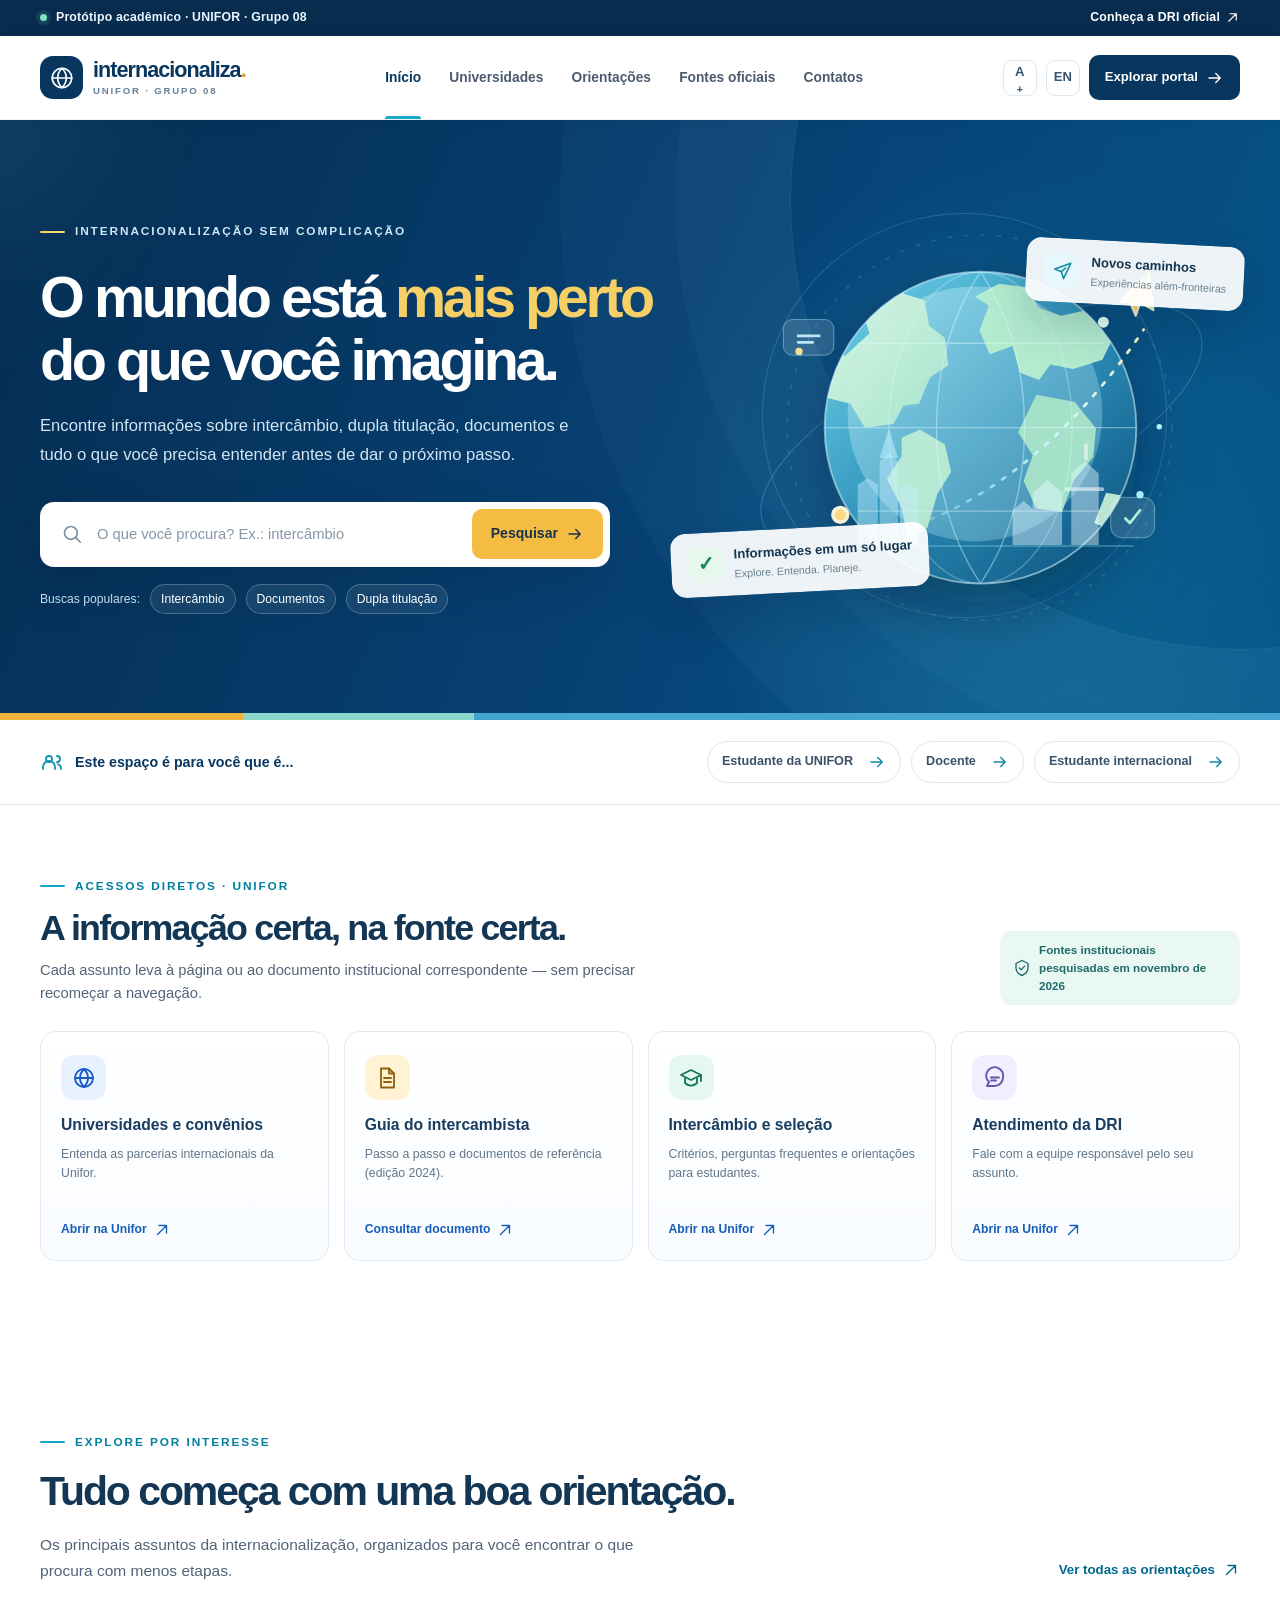
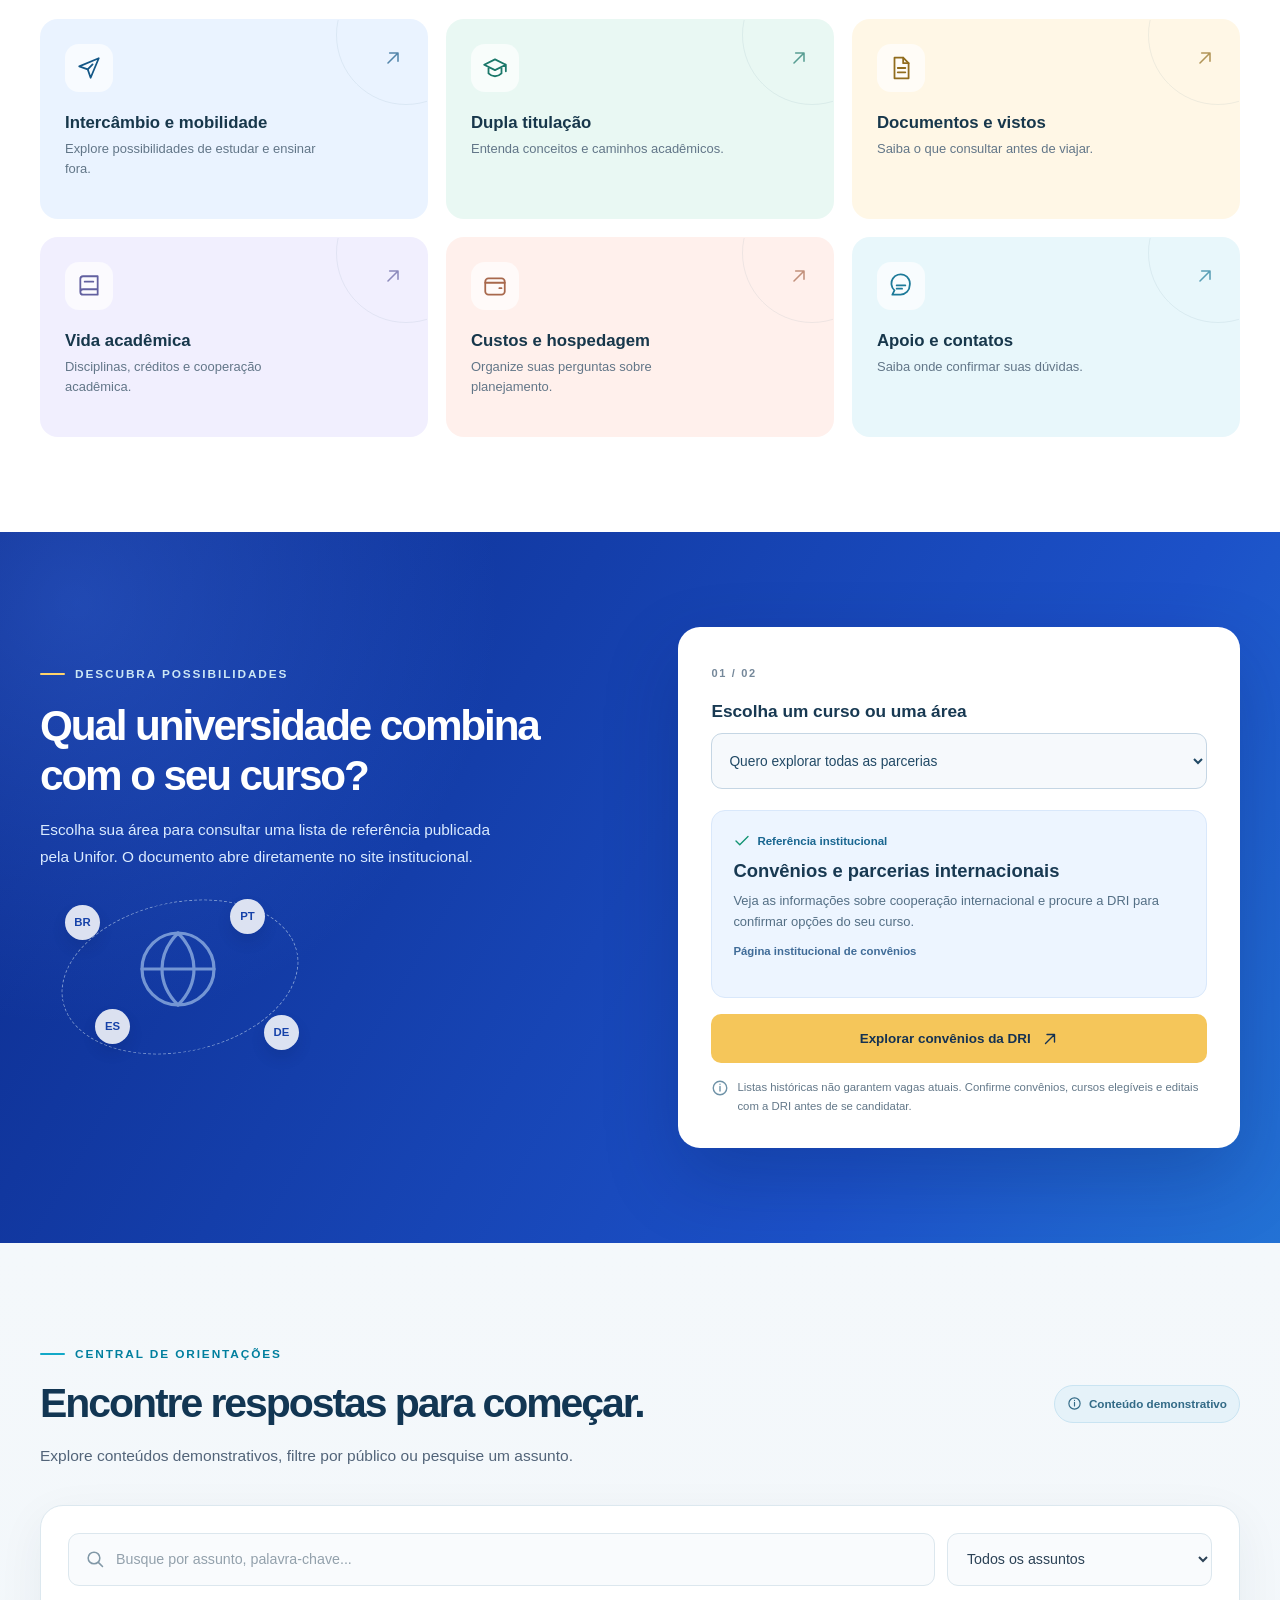
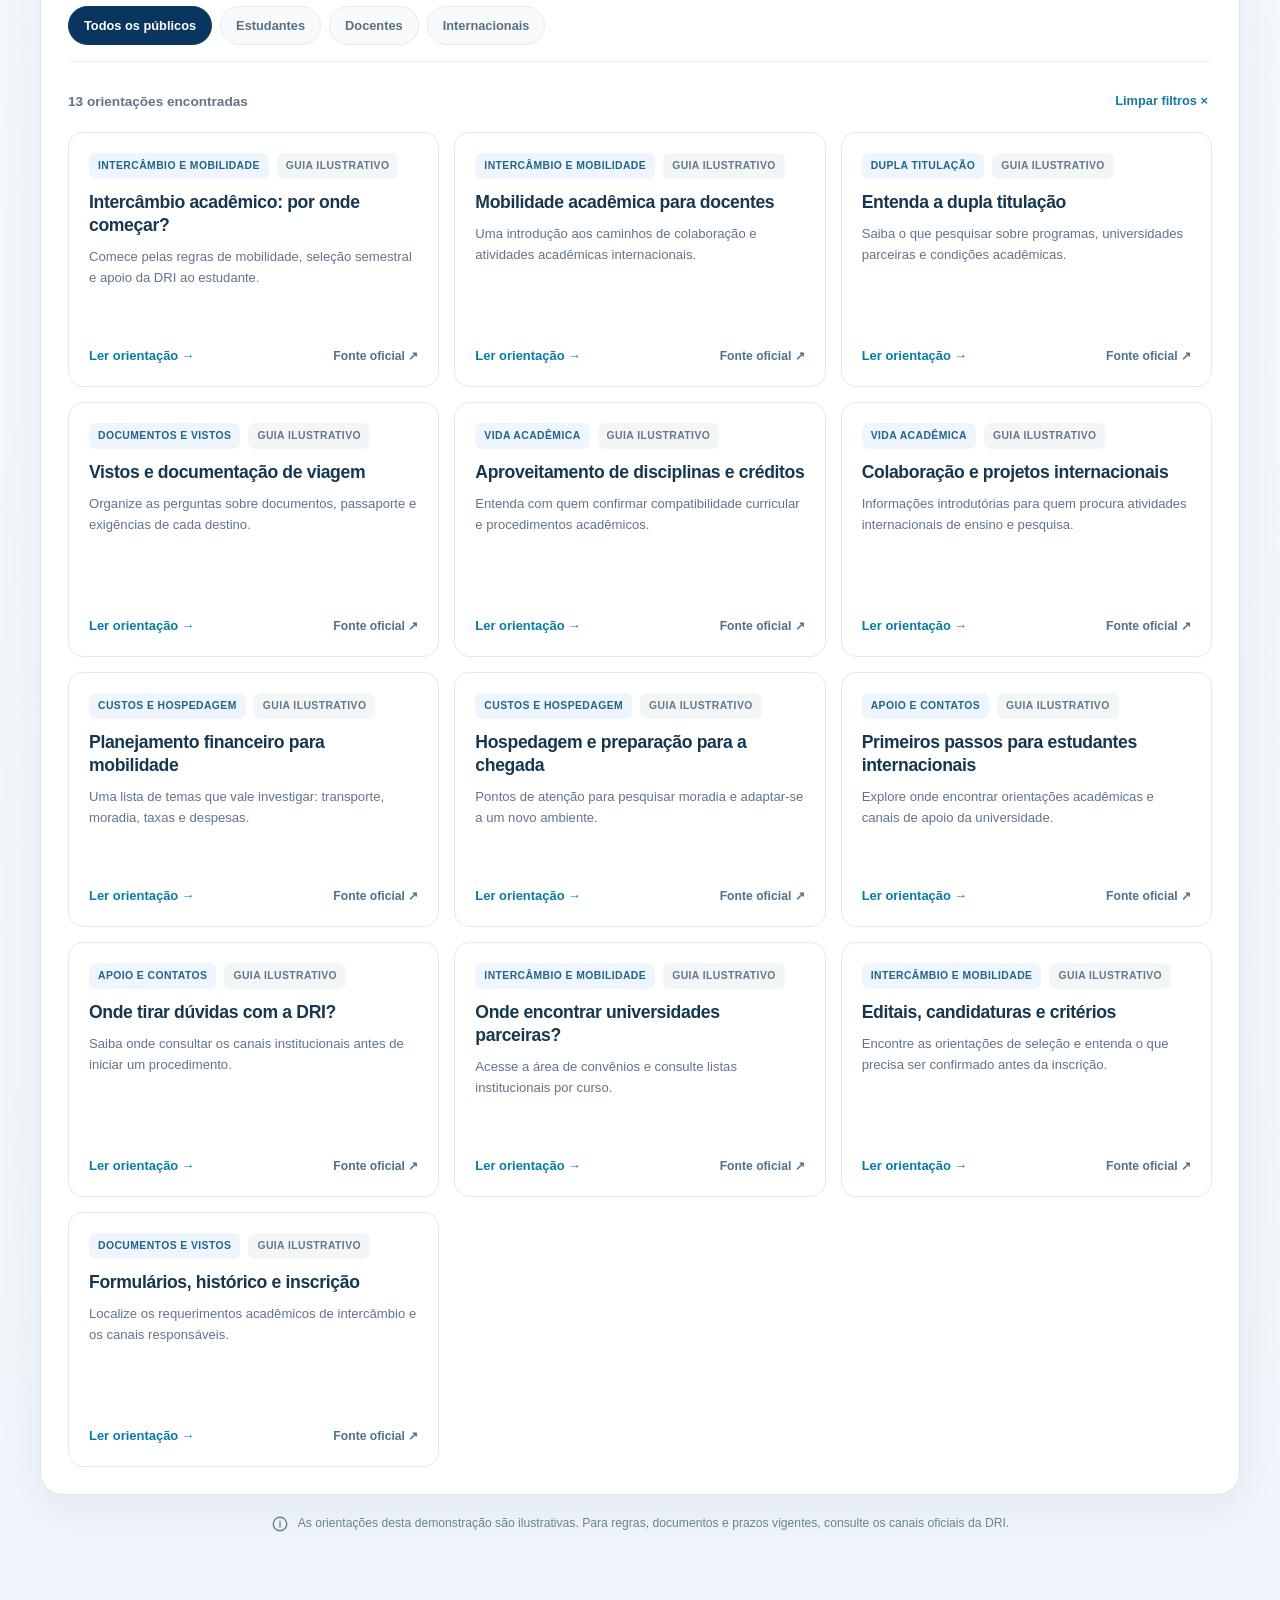
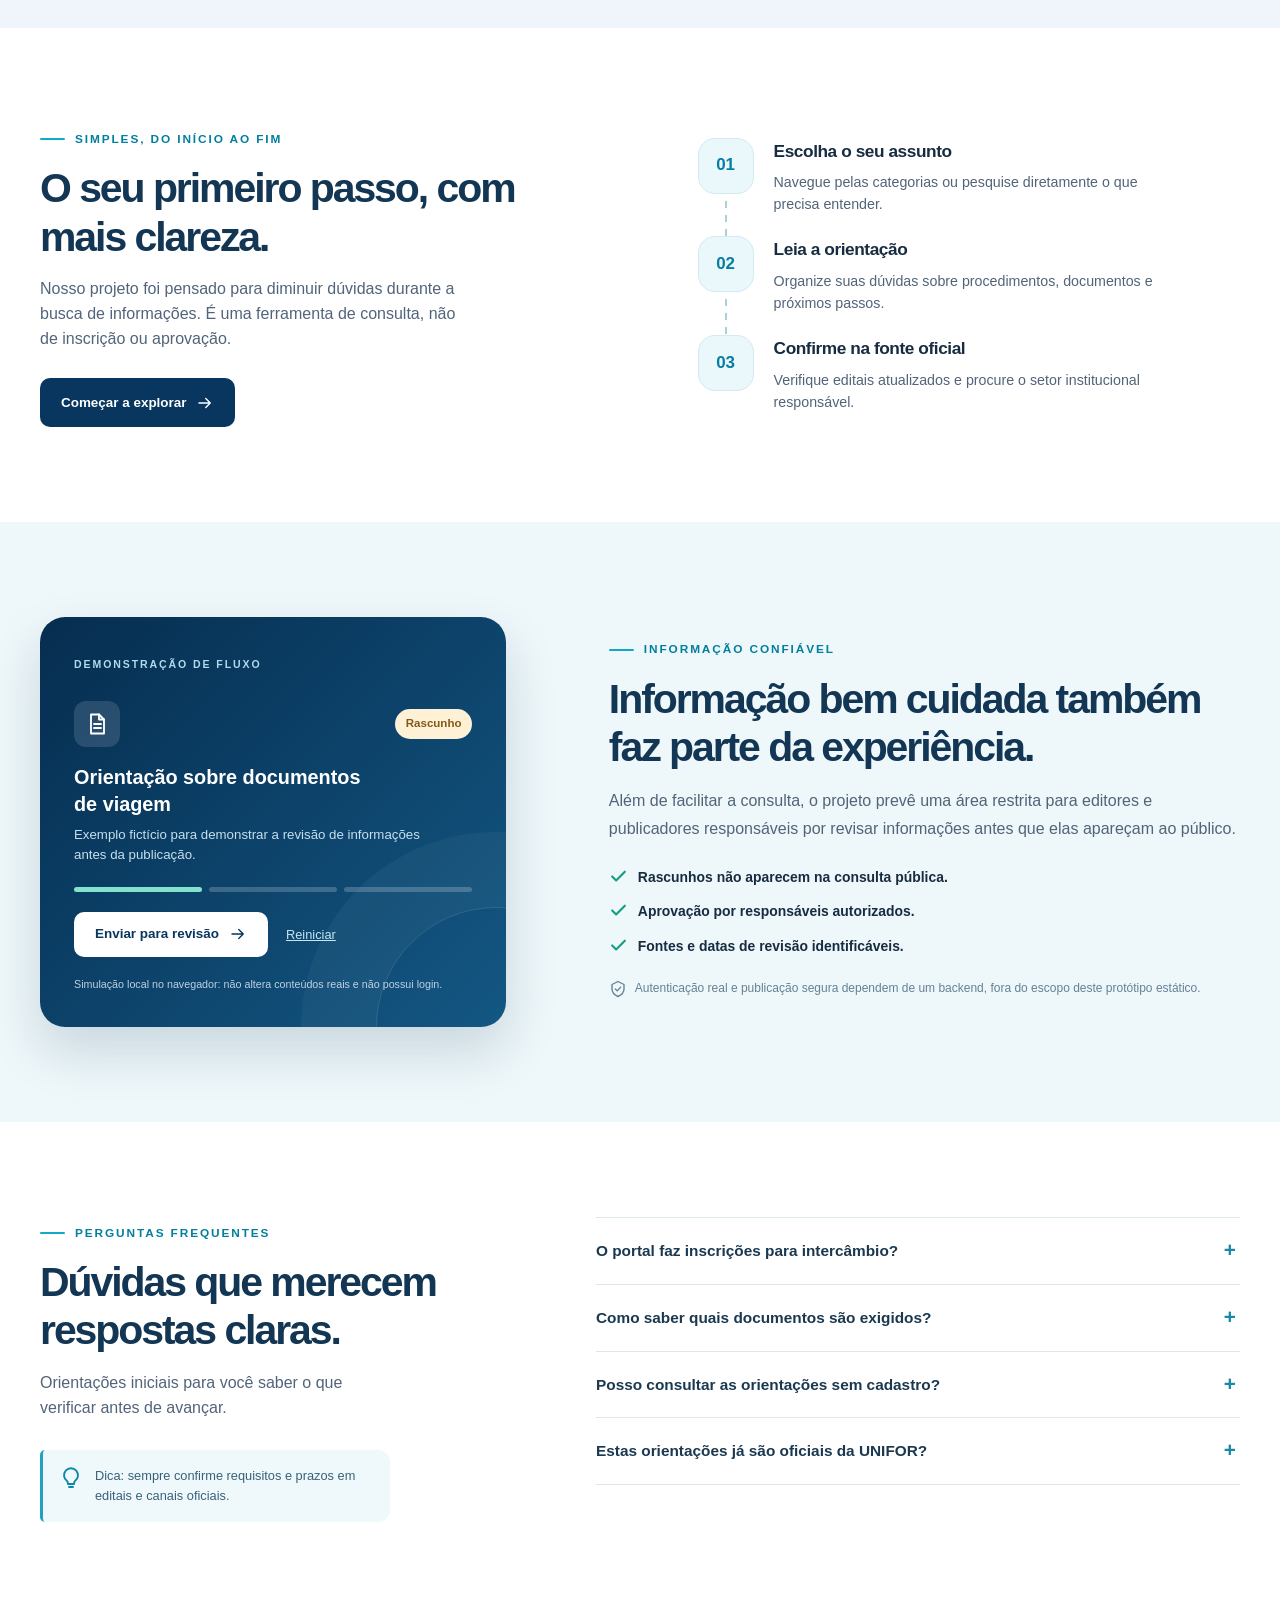
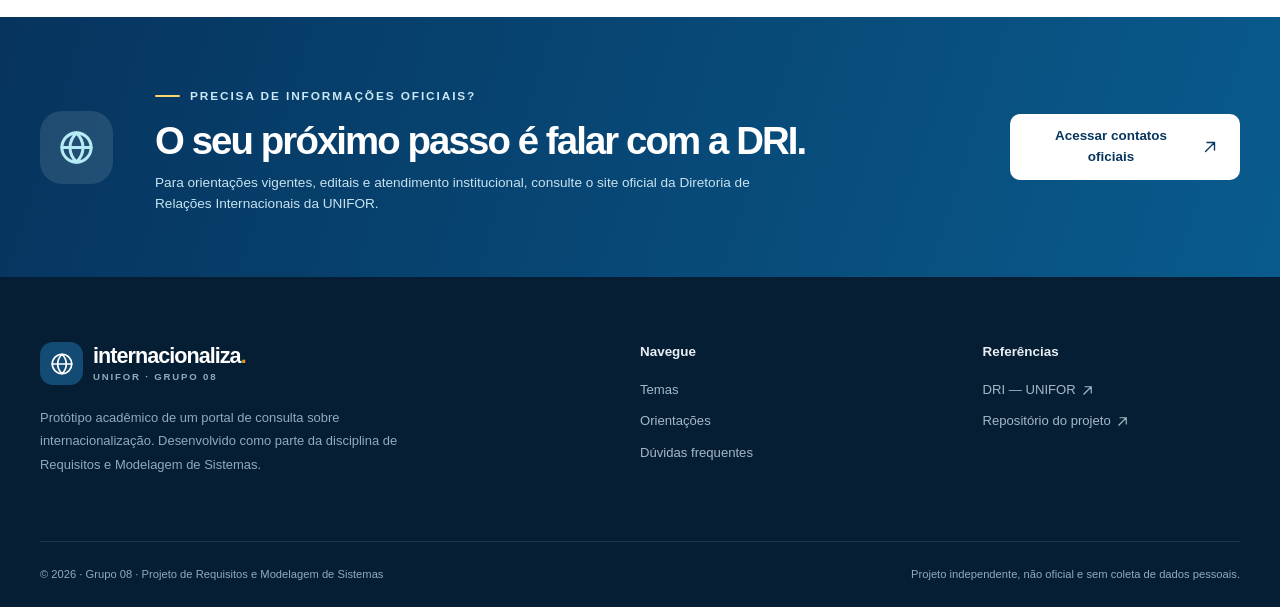
==== prototipo/index.html @ 6b145ce9 "feat(prototipo): ampliar acesso direto a fontes e universidades da DRI" ====
<!doctype html>
<html lang="pt-BR">
  <head>
    <meta charset="UTF-8" />
    <meta name="viewport" content="width=device-width, initial-scale=1" />
    <meta name="theme-color" content="#07345e" />
    <meta name="description" content="Protótipo acadêmico do Portal de Internacionalização da UNIFOR — Grupo 08. Consulte orientações e explore possibilidades de mobilidade acadêmica." />
    <title>Portal de Internacionalização | Protótipo — Grupo 08</title>
    <link rel="icon" href="./assets/icone.svg" type="image/svg+xml" />
    <link rel="stylesheet" href="./style.css" />
    <script src="./app.js" defer></script>
  </head>
  <body>
    <a class="skip-link" href="#conteudo">Pular para o conteúdo</a>

    <svg class="svg-sprite" xmlns="http://www.w3.org/2000/svg" aria-hidden="true" focusable="false">
      <symbol id="icon-search" viewBox="0 0 24 24"><circle cx="10.8" cy="10.8" r="7"/><path d="m16 16 5 5"/></symbol>
      <symbol id="icon-arrow" viewBox="0 0 24 24"><path d="M4 12h15m-6-6 6 6-6 6"/></symbol>
      <symbol id="icon-arrow-up-right" viewBox="0 0 24 24"><path d="M6 18 18 6M8 6h10v10"/></symbol>
      <symbol id="icon-globe" viewBox="0 0 24 24"><circle cx="12" cy="12" r="9"/><path d="M3 12h18M12 3c-3 3-4 6-4 9s1 6 4 9m0-18c3 3 4 6 4 9s-1 6-4 9"/></symbol>
      <symbol id="icon-plane" viewBox="0 0 24 24"><path d="m21 3-7.5 18-2.7-7.8L3 10.5 21 3Z"/><path d="m10.8 13.2 4.5-4.5"/></symbol>
      <symbol id="icon-book" viewBox="0 0 24 24"><path d="M4 5.5A2.5 2.5 0 0 1 6.5 3H20v17H6.5A2.5 2.5 0 0 1 4 17.5Zm0 12A2.5 2.5 0 0 1 6.5 15H20M8 8h8"/></symbol>
      <symbol id="icon-file" viewBox="0 0 24 24"><path d="M6 2.5h8l5 5v14H6V2.5Z"/><path d="M14 2.5v5h5M9 12h7m-7 4h7"/></symbol>
      <symbol id="icon-graduation" viewBox="0 0 24 24"><path d="m2 9 10-5 10 5-10 5L2 9Zm4 3v5c3.5 3.5 8.5 3.5 12 0v-5M22 9v6"/></symbol>
      <symbol id="icon-wallet" viewBox="0 0 24 24"><rect x="3" y="5" width="18" height="15" rx="3"/><path d="M3 9h18M16 14h2"/></symbol>
      <symbol id="icon-message" viewBox="0 0 24 24"><path d="M20 11.5A8.5 8.5 0 0 1 11.5 20H4l2-4A8.5 8.5 0 1 1 20 11.5Z"/><path d="M8 11.5h8m-8 3h5"/></symbol>
      <symbol id="icon-check" viewBox="0 0 24 24"><path d="m4 12 5 5L20 6"/></symbol>
      <symbol id="icon-shield" viewBox="0 0 24 24"><path d="m12 2 8 4v6c0 5-3.5 8-8 10-4.5-2-8-5-8-10V6l8-4Z"/><path d="m8.5 12 2.5 2.5 4.5-5"/></symbol>
      <symbol id="icon-menu" viewBox="0 0 24 24"><path d="M4 7h16M4 12h16M4 17h16"/></symbol>
      <symbol id="icon-close" viewBox="0 0 24 24"><path d="m5 5 14 14M19 5 5 19"/></symbol>
      <symbol id="icon-info" viewBox="0 0 24 24"><circle cx="12" cy="12" r="9"/><path d="M12 10v6m0-9h.01"/></symbol>
      <symbol id="icon-clock" viewBox="0 0 24 24"><circle cx="12" cy="12" r="9"/><path d="M12 7v5l3 2"/></symbol>
      <symbol id="icon-users" viewBox="0 0 24 24"><circle cx="9" cy="9" r="3"/><path d="M3 19v-2a6 6 0 0 1 12 0v2M17 6a3 3 0 0 1 0 6m1 2a5 5 0 0 1 3 5"/></symbol>
      <symbol id="icon-lightbulb" viewBox="0 0 24 24"><path d="M9 18h6m-5 3h4M8 15a7 7 0 1 1 8 0c-.8.7-1 1.3-1 3H9c0-1.7-.2-2.3-1-3Z"/></symbol>
    </svg>

    <div class="top-strip">
      <div class="container top-strip__inner">
        <span class="top-strip__notice"><span class="tiny-dot"></span><span data-i18n="prototypeTop">Protótipo acadêmico · UNIFOR · Grupo 08</span></span>
        <a href="https://unifor.br/dri/inicial" rel="noopener noreferrer" target="_blank"><span data-i18n="officialSite">Conheça a DRI oficial</span><svg class="icon icon--tiny"><use href="#icon-arrow-up-right" /></svg></a>
      </div>
    </div>

    <header class="site-header">
      <div class="container site-header__inner">
        <a class="brand" href="#inicio" aria-label="Portal de Internacionalização — início">
          <span class="brand__symbol" aria-hidden="true"><svg class="icon"><use href="#icon-globe" /></svg></span>
          <span class="brand__text"><strong>internacionaliza<span class="brand__dot">.</span></strong><small>UNIFOR · GRUPO 08</small></span>
        </a>
        <nav class="main-nav" id="menu-principal" aria-label="Navegação principal">
          <a href="#inicio" class="nav-active" data-i18n="navHome">Início</a>
          <a href="#universidades" data-i18n="navUniversities">Universidades</a>
          <a href="#explorar" data-i18n="navGuides">Orientações</a>
          <a href="#fontes-oficiais" data-i18n="navSources">Fontes oficiais</a>
          <a href="#contatos" data-i18n="navContact">Contatos</a>
        </nav>
        <div class="header-actions">
          <button type="button" class="header-action font-control" id="fontButton" aria-label="Aumentar tamanho do texto" aria-pressed="false" title="Aumentar texto">A<span aria-hidden="true">+</span></button>
          <button type="button" class="header-action locale-control" id="localeButton" aria-label="Switch to English" title="Alterar idioma">EN</button>
          <a class="header-cta" href="#explorar"><span data-i18n="navExplore">Explorar portal</span><svg class="icon icon--small"><use href="#icon-arrow" /></svg></a>
          <button type="button" class="mobile-menu-toggle" id="menuButton" aria-expanded="false" aria-controls="menu-principal" aria-label="Abrir menu"><svg class="icon"><use href="#icon-menu" /></svg></button>
        </div>
      </div>
    </header>

    <main id="conteudo">
      <section class="hero" id="inicio" aria-labelledby="hero-title">
        <div class="hero__ambient hero__ambient--one"></div>
        <div class="hero__ambient hero__ambient--two"></div>
        <div class="container hero__grid">
          <div class="hero__content">
            <div class="eyebrow eyebrow--light"><span class="eyebrow__line"></span><span data-i18n="heroEyebrow">INTERNACIONALIZAÇÃO SEM COMPLICAÇÃO</span></div>
            <h1 id="hero-title"><span data-i18n="heroTitle1">O mundo está</span> <span class="hero__highlight" data-i18n="heroTitle2">mais perto</span><span class="hero__title-last" data-i18n="heroTitle3">do que você imagina.</span></h1>
            <p class="hero__lead" data-i18n="heroLead">Encontre informações sobre intercâmbio, dupla titulação, documentos e tudo o que você precisa entender antes de dar o próximo passo.</p>
            <form class="hero-search" id="heroSearchForm" role="search">
              <svg class="icon"><use href="#icon-search" /></svg>
              <label class="sr-only" for="heroSearchInput" data-i18n="searchLabel">Pesquisar orientações</label>
              <input type="search" id="heroSearchInput" autocomplete="off" placeholder="O que você procura? Ex.: intercâmbio" data-i18n-placeholder="heroPlaceholder" />
              <button type="submit" data-i18n="heroSearch">Pesquisar <svg class="icon icon--small"><use href="#icon-arrow" /></svg></button>
            </form>
            <div class="hero__suggestions"><span data-i18n="popularSearches">Buscas populares:</span><button type="button" data-search="intercâmbio" data-search-en="exchange" data-i18n="suggestExchange">Intercâmbio</button><button type="button" data-search="documentos" data-search-en="documents" data-i18n="suggestDocs">Documentos</button><button type="button" data-search="dupla titulação" data-search-en="dual degree" data-i18n="suggestDegree">Dupla titulação</button></div>
          </div>
          <div class="hero__visual" aria-hidden="true">
            <div class="hero__image-halo"></div>
            <img class="hero__illustration" src="./assets/conexoes-globais.svg" alt="" loading="eager" />
            <div class="hero__floating hero__floating--top"><span class="floating-icon"><svg class="icon"><use href="#icon-plane" /></svg></span><span><strong>Novos caminhos</strong><small>Experiências além-fronteiras</small></span></div>
            <div class="hero__floating hero__floating--bottom"><span class="floating-signal"></span><span><strong>Informações em um só lugar</strong><small>Explore. Entenda. Planeje.</small></span></div>
          </div>
        </div>
        <div class="hero__bottom-line"></div>
      </section>

      <section class="audience-band" aria-label="Navegação por público">
        <div class="container audience-band__inner">
          <div class="audience-band__label"><svg class="icon"><use href="#icon-users" /></svg><span data-i18n="audienceLabel">Este espaço é para você que é...</span></div>
          <div class="audience-band__links">
            <button type="button" data-audience-jump="estudante"><span data-i18n="audienceStudent">Estudante da UNIFOR</span><svg class="icon icon--small"><use href="#icon-arrow" /></svg></button>
            <button type="button" data-audience-jump="docente"><span data-i18n="audienceTeacher">Docente</span><svg class="icon icon--small"><use href="#icon-arrow" /></svg></button>
            <button type="button" data-audience-jump="internacional"><span data-i18n="audienceInternational">Estudante internacional</span><svg class="icon icon--small"><use href="#icon-arrow" /></svg></button>
          </div>
        </div>
      </section>

      <section class="official-hub" id="fontes-oficiais" aria-labelledby="official-hub-title">
        <div class="container">
          <div class="official-hub__heading">
            <div><div class="eyebrow"><span class="eyebrow__line"></span><span data-i18n="hubEyebrow">ACESSOS DIRETOS · UNIFOR</span></div><h2 id="official-hub-title" data-i18n="hubTitle">A informação certa, na fonte certa.</h2><p data-i18n="hubDescription">Cada assunto leva à página ou ao documento institucional correspondente — sem precisar recomeçar a navegação.</p></div>
            <span class="official-hub__verified"><svg class="icon icon--small"><use href="#icon-shield" /></svg><span data-i18n="hubNotice">Fontes institucionais pesquisadas em novembro de 2026</span></span>
          </div>
          <div class="official-hub__grid">
            <a class="official-tile" href="https://unifor.br/dri/convenios" target="_blank" rel="noopener noreferrer"><span class="official-tile__icon official-tile__icon--blue"><svg class="icon"><use href="#icon-globe" /></svg></span><strong data-i18n="hubUniversities">Universidades e convênios</strong><small data-i18n="hubUniversitiesDesc">Entenda as parcerias internacionais da Unifor.</small><span class="official-tile__link"><span data-i18n="hubGo">Abrir na Unifor</span><svg class="icon icon--small"><use href="#icon-arrow-up-right" /></svg></span></a>
            <a class="official-tile" href="https://unifor.br/documents/20143/3197315/guia-aluno-intercambista-2024.pdf" target="_blank" rel="noopener noreferrer"><span class="official-tile__icon official-tile__icon--amber"><svg class="icon"><use href="#icon-file" /></svg></span><strong data-i18n="hubDocs">Guia do intercambista</strong><small data-i18n="hubDocsDesc">Passo a passo e documentos de referência (edição 2024).</small><span class="official-tile__link"><span data-i18n="hubRead">Consultar documento</span><svg class="icon icon--small"><use href="#icon-arrow-up-right" /></svg></span></a>
            <a class="official-tile" href="https://unifor.br/dri/aluno" target="_blank" rel="noopener noreferrer"><span class="official-tile__icon official-tile__icon--mint"><svg class="icon"><use href="#icon-graduation" /></svg></span><strong data-i18n="hubApplications">Intercâmbio e seleção</strong><small data-i18n="hubApplicationsDesc">Critérios, perguntas frequentes e orientações para estudantes.</small><span class="official-tile__link"><span data-i18n="hubGo">Abrir na Unifor</span><svg class="icon icon--small"><use href="#icon-arrow-up-right" /></svg></span></a>
            <a class="official-tile" href="https://unifor.br/dri/contatos" target="_blank" rel="noopener noreferrer"><span class="official-tile__icon official-tile__icon--purple"><svg class="icon"><use href="#icon-message" /></svg></span><strong data-i18n="hubContacts">Atendimento da DRI</strong><small data-i18n="hubContactsDesc">Fale com a equipe responsável pelo seu assunto.</small><span class="official-tile__link"><span data-i18n="hubGo">Abrir na Unifor</span><svg class="icon icon--small"><use href="#icon-arrow-up-right" /></svg></span></a>
          </div>
        </div>
      </section>

      <section class="section section--topics" id="categorias" aria-labelledby="topics-title">
        <div class="container">
          <div class="section-heading">
            <div><div class="eyebrow"><span class="eyebrow__line"></span><span data-i18n="topicsEyebrow">EXPLORE POR INTERESSE</span></div><h2 id="topics-title" data-i18n="topicsTitle">Tudo começa com uma boa orientação.</h2><p data-i18n="topicsDescription">Os principais assuntos da internacionalização, organizados para você encontrar o que procura com menos etapas.</p></div>
            <a class="text-link" href="#explorar"><span data-i18n="topicsAll">Ver todas as orientações</span><svg class="icon icon--small"><use href="#icon-arrow-up-right" /></svg></a>
          </div>
          <div class="topics-grid" id="topicsGrid">
            <button type="button" class="topic-card topic-card--blue" data-topic-jump="mobilidade"><span class="topic-card__icon"><svg class="icon"><use href="#icon-plane" /></svg></span><span class="topic-card__body"><strong data-i18n="topicMobility">Intercâmbio e mobilidade</strong><small data-i18n="topicMobilityDesc">Explore possibilidades de estudar e ensinar fora.</small></span><span class="topic-card__arrow"><svg class="icon"><use href="#icon-arrow-up-right" /></svg></span></button>
            <button type="button" class="topic-card topic-card--mint" data-topic-jump="titulacao"><span class="topic-card__icon"><svg class="icon"><use href="#icon-graduation" /></svg></span><span class="topic-card__body"><strong data-i18n="topicDegree">Dupla titulação</strong><small data-i18n="topicDegreeDesc">Entenda conceitos e caminhos acadêmicos.</small></span><span class="topic-card__arrow"><svg class="icon"><use href="#icon-arrow-up-right" /></svg></span></button>
            <button type="button" class="topic-card topic-card--gold" data-topic-jump="documentos"><span class="topic-card__icon"><svg class="icon"><use href="#icon-file" /></svg></span><span class="topic-card__body"><strong data-i18n="topicDocuments">Documentos e vistos</strong><small data-i18n="topicDocumentsDesc">Saiba o que consultar antes de viajar.</small></span><span class="topic-card__arrow"><svg class="icon"><use href="#icon-arrow-up-right" /></svg></span></button>
            <button type="button" class="topic-card topic-card--lavender" data-topic-jump="academico"><span class="topic-card__icon"><svg class="icon"><use href="#icon-book" /></svg></span><span class="topic-card__body"><strong data-i18n="topicAcademic">Vida acadêmica</strong><small data-i18n="topicAcademicDesc">Disciplinas, créditos e cooperação acadêmica.</small></span><span class="topic-card__arrow"><svg class="icon"><use href="#icon-arrow-up-right" /></svg></span></button>
            <button type="button" class="topic-card topic-card--coral" data-topic-jump="planejamento"><span class="topic-card__icon"><svg class="icon"><use href="#icon-wallet" /></svg></span><span class="topic-card__body"><strong data-i18n="topicPlanning">Custos e hospedagem</strong><small data-i18n="topicPlanningDesc">Organize suas perguntas sobre planejamento.</small></span><span class="topic-card__arrow"><svg class="icon"><use href="#icon-arrow-up-right" /></svg></span></button>
            <button type="button" class="topic-card topic-card--sky" data-topic-jump="apoio"><span class="topic-card__icon"><svg class="icon"><use href="#icon-message" /></svg></span><span class="topic-card__body"><strong data-i18n="topicSupport">Apoio e contatos</strong><small data-i18n="topicSupportDesc">Saiba onde confirmar suas dúvidas.</small></span><span class="topic-card__arrow"><svg class="icon"><use href="#icon-arrow-up-right" /></svg></span></button>
          </div>
        </div>
      </section>

      <section class="section section--universities" id="universidades" aria-labelledby="universities-title">
        <div class="container universities-layout">
          <div class="universities-intro">
            <div class="eyebrow eyebrow--light"><span class="eyebrow__line"></span><span data-i18n="uniEyebrow">DESCUBRA POSSIBILIDADES</span></div>
            <h2 id="universities-title" data-i18n="uniTitle">Qual universidade combina com o seu curso?</h2>
            <p data-i18n="uniDescription">Escolha sua área para consultar uma lista de referência publicada pela Unifor. O documento abre diretamente no site institucional.</p>
            <div class="university-orbit" aria-hidden="true"><span>BR</span><span>PT</span><span>ES</span><span>DE</span><svg class="icon"><use href="#icon-globe" /></svg></div>
          </div>
          <div class="university-finder">
            <span class="university-finder__number">01 / 02</span>
            <label for="courseSelect" data-i18n="uniLabel">Escolha um curso ou uma área</label>
            <select id="courseSelect"><option value="all" data-i18n="uniAll">Quero explorar todas as parcerias</option><option value="ads">Análise e Desenvolvimento de Sistemas</option><option value="computacao" data-i18n="uniComputer">Engenharia da Computação</option><option value="enfermagem" data-i18n="uniNursing">Enfermagem</option><option value="direito" data-i18n="uniLaw">Direito</option><option value="pos" data-i18n="uniPostgraduate">Pós-Graduação</option></select>
            <div class="university-finder__result" aria-live="polite"><div class="university-finder__badge"><svg class="icon icon--small"><use href="#icon-check" /></svg><span data-i18n="uniReference">Referência institucional</span></div><h3 id="courseResultTitle"></h3><p id="courseResultDescription"></p><span class="university-finder__date" id="courseResultDate"></span></div>
            <a id="courseResultLink" class="btn btn--gold" href="https://unifor.br/dri/convenios" rel="noopener noreferrer" target="_blank"><span id="courseResultAction"></span><svg class="icon icon--small"><use href="#icon-arrow-up-right" /></svg></a>
            <p class="university-finder__warning"><svg class="icon icon--small"><use href="#icon-info" /></svg><span data-i18n="uniWarning">Listas históricas não garantem vagas atuais. Confirme convênios, cursos elegíveis e editais com a DRI antes de se candidatar.</span></p>
          </div>
        </div>
      </section>

      <section class="section section--explore" id="explorar" aria-labelledby="explore-title">
        <div class="container">
          <div class="section-heading section-heading--compact"><div><div class="eyebrow"><span class="eyebrow__line"></span><span data-i18n="exploreEyebrow">CENTRAL DE ORIENTAÇÕES</span></div><h2 id="explore-title" data-i18n="exploreTitle">Encontre respostas para começar.</h2><p data-i18n="exploreDescription">Explore conteúdos demonstrativos, filtre por público ou pesquise um assunto.</p></div><span class="demo-pill"><svg class="icon icon--tiny"><use href="#icon-info" /></svg><span data-i18n="demoBadge">Conteúdo demonstrativo</span></span></div>
          <div class="explore-panel">
            <div class="filter-bar">
              <label class="filter-search"><svg class="icon"><use href="#icon-search" /></svg><span class="sr-only" data-i18n="searchGuides">Pesquisar nas orientações</span><input id="guideSearch" type="search" placeholder="Busque por assunto, palavra-chave..." data-i18n-placeholder="guidePlaceholder" /></label>
              <label class="filter-select"><span class="sr-only" data-i18n="filterByTopic">Filtrar por assunto</span><select id="topicFilter"><option value="all" data-i18n="filterAllTopics">Todos os assuntos</option><option value="mobilidade" data-i18n="topicMobility">Intercâmbio e mobilidade</option><option value="titulacao" data-i18n="topicDegree">Dupla titulação</option><option value="documentos" data-i18n="topicDocuments">Documentos e vistos</option><option value="academico" data-i18n="topicAcademic">Vida acadêmica</option><option value="planejamento" data-i18n="topicPlanning">Custos e hospedagem</option><option value="apoio" data-i18n="topicSupport">Apoio e contatos</option></select></label>
            </div>
            <div class="audience-filters" role="group" aria-label="Filtrar por público"><button type="button" class="filter-chip is-active" data-audience-filter="todos" aria-pressed="true" data-i18n="filterEveryone">Todos os públicos</button><button type="button" class="filter-chip" data-audience-filter="estudante" aria-pressed="false" data-i18n="filterStudents">Estudantes</button><button type="button" class="filter-chip" data-audience-filter="docente" aria-pressed="false" data-i18n="filterTeachers">Docentes</button><button type="button" class="filter-chip" data-audience-filter="internacional" aria-pressed="false" data-i18n="filterInternationals">Internacionais</button></div>
            <div class="results-toolbar"><p id="resultsCount" role="status" aria-live="polite"></p><button id="clearFilters" type="button" class="clear-filters" data-i18n="clearFilters">Limpar filtros ×</button></div>
            <div class="guides-grid" id="guidesGrid"></div>
            <div id="emptyState" class="empty-state" hidden><span class="empty-state__icon"><svg class="icon"><use href="#icon-search" /></svg></span><h3 data-i18n="emptyTitle">Nenhuma orientação encontrada.</h3><p data-i18n="emptyDescription">Tente outra palavra-chave ou remova algum filtro.</p><button id="clearEmpty" type="button" class="btn btn--outline" data-i18n="emptyReset">Mostrar todas as orientações</button></div>
          </div>
          <p class="section-disclaimer"><svg class="icon icon--small"><use href="#icon-info" /></svg><span data-i18n="contentDisclaimer">As orientações desta demonstração são ilustrativas. Para regras, documentos e prazos vigentes, consulte os canais oficiais da DRI.</span></p>
        </div>
      </section>

      <section class="section section--journey" id="como-funciona" aria-labelledby="journey-title">
        <div class="container journey-layout"><div class="journey-intro"><div class="eyebrow"><span class="eyebrow__line"></span><span data-i18n="howEyebrow">SIMPLES, DO INÍCIO AO FIM</span></div><h2 id="journey-title" data-i18n="howTitle">O seu primeiro passo, com mais clareza.</h2><p data-i18n="howDescription">Nosso projeto foi pensado para diminuir dúvidas durante a busca de informações. É uma ferramenta de consulta, não de inscrição ou aprovação.</p><a href="#explorar" class="btn btn--navy"><span data-i18n="howCta">Começar a explorar</span><svg class="icon icon--small"><use href="#icon-arrow" /></svg></a></div><div class="journey-steps"><div class="journey-step"><span>01</span><div><h3 data-i18n="step1Title">Escolha o seu assunto</h3><p data-i18n="step1Description">Navegue pelas categorias ou pesquise diretamente o que precisa entender.</p></div></div><div class="journey-step"><span>02</span><div><h3 data-i18n="step2Title">Leia a orientação</h3><p data-i18n="step2Description">Organize suas dúvidas sobre procedimentos, documentos e próximos passos.</p></div></div><div class="journey-step"><span>03</span><div><h3 data-i18n="step3Title">Confirme na fonte oficial</h3><p data-i18n="step3Description">Verifique editais atualizados e procure o setor institucional responsável.</p></div></div></div></div>
      </section>

      <section class="section section--editorial" id="gestao" aria-labelledby="editorial-title">
        <div class="container editorial-layout"><div class="editorial-card"><span class="editorial-card__eyebrow" data-i18n="editorialCardEyebrow">DEMONSTRAÇÃO DE FLUXO</span><div class="editorial-card__header"><span class="editorial-card__icon"><svg class="icon"><use href="#icon-file" /></svg></span><span class="editorial-card__status" id="editorStatus" aria-live="polite">Rascunho</span></div><h3 data-i18n="editorialSample">Orientação sobre documentos de viagem</h3><p data-i18n="editorialSampleDescription">Exemplo fictício para demonstrar a revisão de informações antes da publicação.</p><div class="editorial-progress" aria-hidden="true"><span class="is-complete" id="stage1"></span><span id="stage2"></span><span id="stage3"></span></div><div class="editorial-card__actions"><button type="button" id="advanceStage" class="btn btn--white" data-i18n="editorialAdvance">Enviar para revisão <svg class="icon icon--small"><use href="#icon-arrow" /></svg></button><button type="button" class="link-button" id="resetStage" data-i18n="editorialReset">Reiniciar</button></div><small data-i18n="editorialWarning">Simulação local no navegador: não altera conteúdos reais e não possui login.</small></div><div class="editorial-copy"><div class="eyebrow"><span class="eyebrow__line"></span><span data-i18n="editorialEyebrow">INFORMAÇÃO CONFIÁVEL</span></div><h2 id="editorial-title" data-i18n="editorialTitle">Informação bem cuidada também faz parte da experiência.</h2><p data-i18n="editorialDescription">Além de facilitar a consulta, o projeto prevê uma área restrita para editores e publicadores responsáveis por revisar informações antes que elas apareçam ao público.</p><ul class="check-list"><li><svg class="icon"><use href="#icon-check" /></svg><span data-i18n="editorialPoint1">Rascunhos não aparecem na consulta pública.</span></li><li><svg class="icon"><use href="#icon-check" /></svg><span data-i18n="editorialPoint2">Aprovação por responsáveis autorizados.</span></li><li><svg class="icon"><use href="#icon-check" /></svg><span data-i18n="editorialPoint3">Fontes e datas de revisão identificáveis.</span></li></ul><p class="small-note"><svg class="icon icon--small"><use href="#icon-shield" /></svg><span data-i18n="editorialLimit">Autenticação real e publicação segura dependem de um backend, fora do escopo deste protótipo estático.</span></p></div></div>
      </section>

      <section class="section section--faq" id="duvidas" aria-labelledby="faq-title"><div class="container faq-layout"><div><div class="eyebrow"><span class="eyebrow__line"></span><span data-i18n="faqEyebrow">PERGUNTAS FREQUENTES</span></div><h2 id="faq-title" data-i18n="faqTitle">Dúvidas que merecem respostas claras.</h2><p data-i18n="faqDescription">Orientações iniciais para você saber o que verificar antes de avançar.</p><div class="faq-accent"><svg class="icon"><use href="#icon-lightbulb" /></svg><span data-i18n="faqTip">Dica: sempre confirme requisitos e prazos em editais e canais oficiais.</span></div></div><div class="faq-list"><details><summary data-i18n="faqQ1">O portal faz inscrições para intercâmbio?</summary><p data-i18n="faqA1">Não. Este protótipo organiza informações para consulta. Inscrições e seleções seguem procedimentos e canais oficiais informados pela universidade.</p></details><details><summary data-i18n="faqQ2">Como saber quais documentos são exigidos?</summary><p data-i18n="faqA2">A documentação depende da modalidade, do destino e das regras vigentes. Use este portal para localizar o assunto e confira o edital ou setor responsável antes de tomar decisões.</p></details><details><summary data-i18n="faqQ3">Posso consultar as orientações sem cadastro?</summary><p data-i18n="faqA3">Sim, na proposta a consulta pública não exige conta. A autenticação é prevista apenas para quem administra e publica conteúdos.</p></details><details><summary data-i18n="faqQ4">Estas orientações já são oficiais da UNIFOR?</summary><p data-i18n="faqA4">Não. Trata-se de uma demonstração acadêmica do Grupo 08. O portal não representa um sistema institucional implantado, e os conteúdos de exemplo não substituem fontes oficiais.</p></details></div></div></section>

      <section class="contact-section" id="contatos" aria-labelledby="contact-title"><div class="container contact-section__inner"><div class="contact-section__orb" aria-hidden="true"><svg class="icon"><use href="#icon-globe" /></svg></div><div><div class="eyebrow eyebrow--light"><span class="eyebrow__line"></span><span data-i18n="contactEyebrow">PRECISA DE INFORMAÇÕES OFICIAIS?</span></div><h2 id="contact-title" data-i18n="contactTitle">O seu próximo passo é falar com a DRI.</h2><p data-i18n="contactDescription">Para orientações vigentes, editais e atendimento institucional, consulte o site oficial da Diretoria de Relações Internacionais da UNIFOR.</p></div><a class="btn btn--white contact-section__button" href="https://unifor.br/dri/contatos" target="_blank" rel="noopener noreferrer"><span data-i18n="contactButton">Acessar contatos oficiais</span><svg class="icon icon--small"><use href="#icon-arrow-up-right" /></svg></a></div></section>
    </main>

    <footer class="site-footer"><div class="container footer-main"><div class="footer-brand"><a class="brand brand--footer" href="#inicio"><span class="brand__symbol"><svg class="icon"><use href="#icon-globe" /></svg></span><span class="brand__text"><strong>internacionaliza<span class="brand__dot">.</span></strong><small>UNIFOR · GRUPO 08</small></span></a><p data-i18n="footerDescription">Protótipo acadêmico de um portal de consulta sobre internacionalização. Desenvolvido como parte da disciplina de Requisitos e Modelagem de Sistemas.</p></div><div class="footer-links"><strong data-i18n="footerNavigate">Navegue</strong><a href="#categorias" data-i18n="navTopics">Temas</a><a href="#explorar" data-i18n="navGuides">Orientações</a><a href="#duvidas" data-i18n="footerFaq">Dúvidas frequentes</a></div><div class="footer-links"><strong data-i18n="footerReferences">Referências</strong><a href="https://unifor.br/dri/inicial" target="_blank" rel="noopener noreferrer">DRI — UNIFOR <svg class="icon icon--tiny"><use href="#icon-arrow-up-right" /></svg></a><a href="https://github.com/Ruan-levi/-requisitos-20262--grupo08" target="_blank" rel="noopener noreferrer"><span data-i18n="footerRepository">Repositório do projeto</span><svg class="icon icon--tiny"><use href="#icon-arrow-up-right" /></svg></a></div></div><div class="container footer-bottom"><span>© 2026 · Grupo 08 · <span data-i18n="footerSchool">Projeto de Requisitos e Modelagem de Sistemas</span></span><span class="footer-disclaimer" data-i18n="footerDisclaimer">Projeto independente, não oficial e sem coleta de dados pessoais.</span></div></footer>

    <dialog id="guideDialog" class="guide-dialog" aria-labelledby="dialogTitle"><div class="guide-dialog__body"><button class="dialog-close" id="closeDialog" type="button" aria-label="Fechar orientação"><svg class="icon"><use href="#icon-close" /></svg></button><span class="dialog-kicker" id="dialogCategory"></span><h2 id="dialogTitle"></h2><p id="dialogDescription" class="dialog-intro"></p><h3 id="dialogStepsTitle" data-i18n="dialogStepsTitle">Por onde começar</h3><ol id="dialogSteps"></ol><div class="dialog-source"><span data-i18n="dialogSourceHeading">FONTE ESPECÍFICA</span><strong id="dialogSourceName"></strong><small id="dialogReviewed"></small></div><p class="dialog-notice"><svg class="icon icon--small"><use href="#icon-info" /></svg><span data-i18n="dialogNotice">Orientação ilustrativa. Confirme procedimentos e prazos nas fontes oficiais.</span></p><a href="https://unifor.br/dri/inicial" class="btn btn--navy" id="dialogOfficialLink" target="_blank" rel="noopener noreferrer"><span data-i18n="dialogOfficial">Consultar DRI oficial</span><svg class="icon icon--small"><use href="#icon-arrow-up-right" /></svg></a></div></dialog>
  </body>
</html>
---- prototipo/style.css ----
@charset "UTF-8";

:root {
  --navy: #08365f;
  --navy-900: #052b4d;
  --navy-950: #041f39;
  --blue: #0b5c95;
  --cyan: #3bd6e5;
  --gold: #f4ca60;
  --ink: #172c41;
  --muted: #526479;
  --soft: #f3f7fb;
  --line: #e0e8ef;
  --white: #fff;
  --shadow: 0 18px 44px rgb(5 35 60 / 8%);
  --radius: 20px;
  --site-width: 1200px;
  scroll-behavior: smooth;
}

*, *::before, *::after { box-sizing: border-box; }
body { margin: 0; min-width: 320px; color: var(--ink); background: var(--white); font: 16px/1.55 "Segoe UI", Inter, "Helvetica Neue", Arial, sans-serif; -webkit-font-smoothing: antialiased; }
html.font-large { font-size: 18px; }
body:has(dialog[open]) { overflow: hidden; }
button, input, select { font: inherit; }
button { cursor: pointer; }
button:disabled { opacity: .6; cursor: not-allowed; }
a { color: inherit; text-decoration: none; }
img { display: block; max-width: 100%; }
svg { display: block; }
:focus-visible { outline: 3px solid #f6b72c; outline-offset: 4px; }
section { scroll-margin-top: 94px; }
[hidden] { display: none !important; }
.container { width: min(calc(100% - 48px), var(--site-width)); margin-inline: auto; }
.sr-only { border: 0; clip: rect(0,0,0,0); clip-path: inset(50%); height: 1px; width: 1px; margin: -1px; overflow: hidden; padding: 0; position: absolute; white-space: nowrap; }
.svg-sprite { position: absolute; width: 0; height: 0; overflow: hidden; }
.icon { width: 24px; height: 24px; fill: none; stroke: currentColor; stroke-width: 1.85; stroke-linecap: round; stroke-linejoin: round; flex: none; }
.icon--tiny { width: 15px; height: 15px; }
.icon--small { width: 18px; height: 18px; }
.skip-link { position: fixed; top: -60px; left: 20px; z-index: 999; padding: 12px 18px; color: #fff; background: #123f67; border-radius: 0 0 10px 10px; }
.skip-link:focus { top: 0; }

/* Faixa institucional e navegação */
.top-strip { background: #082c4e; color: #eaf5fe; min-height: 36px; font-size: .77rem; font-weight: 600; letter-spacing: .015em; }
.top-strip__inner { min-height: 36px; display: flex; gap: 20px; align-items: center; justify-content: space-between; }
.top-strip a { display: inline-flex; align-items: center; gap: 5px; color: #fff; transition: color .2s; }
.top-strip a:hover { color: var(--gold); }
.top-strip__notice { display: flex; align-items: center; gap: 9px; }
.tiny-dot { background: #7de5bf; width: 7px; height: 7px; display: inline-block; border-radius: 50%; box-shadow: 0 0 0 4px rgb(125 229 191 / 10%); }
.site-header { height: 84px; background: rgb(255 255 255 / 96%); position: sticky; top: 0; z-index: 100; border-bottom: 1px solid rgb(13 67 107 / 8%); box-shadow: 0 2px 15px rgb(10 45 75 / 3%); backdrop-filter: blur(14px); }
.site-header__inner { height: 100%; display: flex; align-items: center; justify-content: space-between; gap: 20px; }
.brand { display: inline-flex; align-items: center; gap: 10px; line-height: 1.12; flex-shrink: 0; }
.brand__symbol { width: 43px; height: 43px; background: var(--navy); color: #fff; border-radius: 13px; display: grid; place-items: center; }
.brand__symbol .icon { width: 26px; height: 26px; stroke-width: 1.55; }
.brand__text { display: flex; flex-direction: column; gap: 4px; }
.brand__text strong { font-size: 1.35rem; letter-spacing: -.045em; font-weight: 800; color: var(--navy); }
.brand__dot { color: #df991f; }
.brand__text small { font-size: .6rem; font-weight: 800; color: #66819a; letter-spacing: .19em; }
.main-nav { display: flex; align-items: center; gap: clamp(14px, 2.2vw, 31px); height: 100%; }
.main-nav a { height: 100%; display: inline-flex; align-items: center; white-space: nowrap; color: #4b5b6d; font-size: .86rem; font-weight: 700; position: relative; transition: color .2s; }
.main-nav a:hover, .main-nav a.nav-active { color: var(--navy); }
.main-nav a.nav-active::after { content: ""; width: 100%; height: 3px; border-radius: 4px 4px 0 0; position: absolute; left: 0; bottom: 0; background: #17a8c5; }
.header-actions { display: flex; align-items: center; gap: 9px; }
.header-action { width: 34px; height: 36px; display: grid; place-items: center; background: transparent; color: #37556d; border: 1px solid var(--line); border-radius: 9px; font-weight: 800; font-size: .82rem; }
.header-action:hover, .header-action[aria-pressed="true"] { background: #eef7fc; color: var(--navy); }
.font-control > span { font-size: .65rem; vertical-align: super; }
.header-cta { background: var(--navy); color: white; border-radius: 10px; display: flex; align-items: center; justify-content: center; gap: 8px; padding: 12px 16px; font-size: .82rem; font-weight: 750; transition: transform .2s, background .2s; white-space: nowrap; }
.header-cta:hover { background: #135b89; transform: translateY(-2px); }
.mobile-menu-toggle { display: none; background: #eff5f9; color: var(--navy); border: 0; padding: 9px; border-radius: 10px; }

/* Hero */
.hero { position: relative; overflow: hidden; background: linear-gradient(112deg, #052c51 0%, #074579 62%, #06578b 100%); color: white; isolation: isolate; }
.hero::before { content: ""; position: absolute; pointer-events: none; width: 900px; height: 900px; right: -410px; top: -370px; border: 1px solid rgb(157 223 244 / 12%); border-radius: 50%; box-shadow: 0 0 0 115px rgb(157 223 244 / 3%), 0 0 0 230px rgb(157 223 244 / 3%); }
.hero::after { content: ""; position: absolute; width: 55%; height: 130%; right: 0; top: -10%; z-index: -1; background: radial-gradient(circle at 60% 55%, rgb(28 153 190 / 28%), transparent 55%); }
.hero__ambient { position: absolute; z-index: -1; pointer-events: none; }
.hero__ambient--one { width: 400px; height: 500px; right: 5%; bottom: -380px; background: #2da4ad; filter: blur(100px); opacity: .14; }
.hero__ambient--two { width: 400px; height: 400px; left: -330px; top: -300px; background: #63c0d7; filter: blur(90px); opacity: .17; }
.hero__grid { min-height: 565px; display: grid; grid-template-columns: 1.06fr .94fr; align-items: center; gap: 26px; padding-block: 60px 70px; }
.hero__content { position: relative; z-index: 2; }
.eyebrow { display: inline-flex; align-items: center; gap: 10px; color: #007f9e; font-size: .74rem; letter-spacing: .16em; font-weight: 850; }
.eyebrow__line { width: 25px; height: 2px; background: #12a9c8; border-radius: 5px; }
.eyebrow--light { color: #cce7f5; }
.eyebrow--light .eyebrow__line { background: #ffd36b; }
.hero h1 { max-width: 650px; margin: 25px 0 21px; font-size: clamp(2.7rem, 4.5vw, 4.65rem); line-height: 1.09; font-weight: 850; letter-spacing: -.06em; }
.hero__highlight { color: #f7cf67; }
.hero__title-last { display: block; }
.hero__lead { max-width: 535px; color: #d3e6f2; margin: 0 0 32px; line-height: 1.72; font-size: 1.04rem; }
.hero-search { width: min(100%, 570px); min-height: 65px; padding: 7px 7px 7px 21px; background: #fff; border-radius: 14px; display: flex; align-items: center; gap: 12px; box-shadow: 0 20px 48px rgb(3 26 49 / 18%); }
.hero-search > .icon { color: #7b92a4; width: 22px; height: 22px; }
.hero-search input { flex: 1; min-width: 0; background: transparent; border: 0; outline: 0; font-size: .92rem; color: var(--ink); }
.hero-search input::placeholder { color: #8797a8; }
.hero-search:focus-within { outline: 3px solid var(--gold); outline-offset: 3px; }
.hero-search button { border: 0; border-radius: 10px; min-height: 50px; padding: 0 19px; background: #f5bc43; color: #18334b; font-size: .88rem; font-weight: 850; display: flex; align-items: center; gap: 8px; }
.hero-search button:hover { background: #ffcc62; }
.hero__suggestions { display: flex; align-items: center; gap: 10px; flex-wrap: wrap; margin-top: 17px; font-size: .76rem; color: #c2ddec; }
.hero__suggestions button { border: 1px solid rgb(255 255 255 / 23%); background: rgb(255 255 255 / 7%); border-radius: 20px; padding: 5px 10px; color: white; font-size: .76rem; transition: background .2s; }
.hero__suggestions button:hover { background: rgb(255 255 255 / 20%); }
.hero__visual { position: relative; height: 470px; display: grid; place-items: center; }
.hero__image-halo { position: absolute; height: 405px; width: 405px; border-radius: 50%; border: 1px solid rgb(206 244 255 / 16%); background: radial-gradient(circle, rgb(109 203 228 / 12%), transparent 70%); }
.hero__illustration { width: min(100%, 550px); height: auto; position: relative; z-index: 1; filter: drop-shadow(0 25px 35px rgb(0 26 49 / 18%)); animation: float 7s ease-in-out infinite; }
.hero__floating { position: absolute; z-index: 2; display: flex; gap: 10px; align-items: center; border: 1px solid rgb(255 255 255 / 18%); padding: 12px 16px; border-radius: 15px; background: rgb(255 255 255 / 93%); color: #143550; box-shadow: 0 22px 45px rgb(0 29 52 / 19%); }
.hero__floating strong, .hero__floating small { display: block; }
.hero__floating strong { font-size: .82rem; font-weight: 850; }
.hero__floating small { margin-top: 1px; font-size: .67rem; color: #6b8191; }
.hero__floating--top { right: -4px; top: 62px; transform: rotate(3deg); }
.hero__floating--bottom { left: -17px; bottom: 58px; transform: rotate(-3deg); }
.floating-icon { width: 38px; height: 38px; border-radius: 11px; background: #e7f7fb; color: #168ba2; display: grid; place-items: center; }
.floating-icon .icon { width: 21px; height: 21px; }
.floating-signal { width: 36px; height: 36px; border-radius: 11px; background: #e8f7ee; display: grid; place-items: center; }
.floating-signal::after { content: "✓"; color: #15855c; font-size: 20px; font-weight: 850; }
.hero__bottom-line { position: absolute; bottom: 0; left: 0; width: 100%; height: 7px; background: linear-gradient(90deg, #f0b43c 0 19%, #8bd7cb 19% 37%, #45a3d0 37% 100%); }
@keyframes float { 50% { transform: translateY(-10px); } }

/* Públicos e categorias */
.audience-band { background: #fff; border-bottom: 1px solid var(--line); }
.audience-band__inner { min-height: 84px; display: flex; justify-content: space-between; align-items: center; gap: 22px; }
.audience-band__label { display: flex; gap: 11px; align-items: center; color: var(--navy); font-size: .89rem; font-weight: 800; }
.audience-band__label .icon { color: #1494b2; }
.audience-band__links { display: flex; flex-wrap: wrap; gap: 10px; }
.audience-band__links button { display: flex; align-items: center; gap: 15px; border: 1px solid var(--line); border-radius: 50px; background: white; padding: 10px 14px; color: #3a5269; font-size: .79rem; font-weight: 700; }
.audience-band__links button:hover { background: #eef8fb; border-color: #a3d7e8; color: var(--navy); }
.audience-band__links .icon { color: #1688a7; }
/* Acesso contextual à DRI e consulta de universidades parceiras */
.official-hub { padding-block: 65px 70px; background: #fff; }
.official-hub__heading { display: flex; gap: 32px; align-items: flex-end; justify-content: space-between; margin-bottom: 26px; }
.official-hub__heading > div { max-width: 690px; }
.official-hub h2 { margin: 12px 0 10px; font-size: clamp(1.8rem, 2.8vw, 2.6rem); }
.official-hub__heading p { margin: 0; color: var(--muted); max-width: 600px; font-size: .92rem; }
.official-hub__verified { display: flex; gap: 8px; align-items: center; color: #206a68; background: #eaf8f3; padding: 10px 13px; border-radius: 11px; font-size: .73rem; font-weight: 700; max-width: 240px; }
.official-hub__verified .icon { flex: none; }
.official-hub__grid { display: grid; grid-template-columns: repeat(4,minmax(0,1fr)); gap: 15px; }
.official-tile { min-height: 230px; padding: 23px 20px 21px; border: 1px solid #e1eaf2; border-radius: 16px; background: linear-gradient(180deg,#fff,#f9fcff); display: flex; flex-direction: column; gap: 10px; transition: transform .2s, box-shadow .2s, border-color .2s; }
.official-tile:hover { transform: translateY(-4px); border-color: #b0cee6; box-shadow: 0 17px 32px rgb(12 57 105 / 9%); }
.official-tile__icon { width: 45px; height: 45px; display: grid; place-items: center; border-radius: 13px; background: #e8f1ff; color: #155ac8; margin-bottom: 5px; }
.official-tile__icon--amber { background: #fff3d4; color: #91610f; }
.official-tile__icon--mint { background: #e4f8ef; color: #16765a; }
.official-tile__icon--purple { background: #f0eeff; color: #6255ab; }
.official-tile strong { font-size: .98rem; line-height: 1.28; color: #193d60; }
.official-tile small { font-size: .77rem; line-height: 1.55; color: #617689; flex-grow: 1; }
.official-tile__link { color: #155db8; font-size: .76rem; font-weight: 800; display: flex; align-items: center; gap: 6px; margin-top: 8px; }
.section--universities { background: #143db6; background-image: radial-gradient(circle at 6% 10%,rgb(78 135 255 / 30%),transparent 31%),linear-gradient(120deg,#0c2b8c,#1c51c8 72%,#2372d5); color: #fff; position: relative; overflow: hidden; }
.universities-layout { display: grid; grid-template-columns: minmax(0,1fr) minmax(0,1fr); gap: clamp(40px,6vw,90px); align-items: center; }
.universities-intro { position: relative; min-height: 445px; display: flex; flex-direction: column; align-items: flex-start; }
.universities-intro h2 { color: #fff; margin-top: 18px; max-width: 520px; font-size: clamp(2.15rem, 3.3vw, 3.5rem); }
.universities-intro > p { max-width: 470px; margin: 0; color: #daebff; font-size: .96rem; line-height: 1.75; }
.university-orbit { width: 280px; height: 155px; margin-top: 28px; position: relative; opacity: .85; }
.university-orbit::before { content: ""; position: absolute; inset: 3px 20px 2px; border: 1px dashed rgb(235 250 255 / 58%); border-radius: 50%; transform: rotate(-12deg); }
.university-orbit > .icon { width: 96px; height: 96px; position: absolute; top: 22px; left: 90px; color: #bedcf9; opacity: .67; stroke-width: .8; }
.university-orbit > span { position: absolute; z-index: 2; height: 35px; min-width: 35px; padding: 5px; background: #fff; border-radius: 50px; color: #1643aa; font-size: .71rem; font-weight: 850; display: grid; place-items: center; box-shadow: 0 8px 16px rgb(0 22 70 / 17%); }
.university-orbit > span:nth-child(1) { top: 6px; left: 25px; }
.university-orbit > span:nth-child(2) { top: 0; right: 55px; }
.university-orbit > span:nth-child(3) { bottom: 10px; left: 55px; }
.university-orbit > span:nth-child(4) { bottom: 4px; right: 21px; }
.university-finder { padding: 32px; border: 1px solid rgb(255 255 255 / 45%); background: #fff; border-radius: 22px; color: #183952; box-shadow: 0 30px 75px rgb(5 21 75 / 22%); }
.university-finder__number { font-size: .69rem; color: #75889a; font-weight: 850; letter-spacing: .15em; }
.university-finder > label { display: block; font-size: 1.08rem; line-height: 1.35; font-weight: 850; margin: 15px 0 10px; }
.university-finder select { width: 100%; min-height: 56px; padding: 0 13px; border-radius: 11px; border: 1px solid #c5d6e4; color: #214965; background: #f6f9fc; cursor: pointer; font-size: .86rem; }
.university-finder select:focus { outline: 3px solid #efc862; outline-offset: 3px; }
.university-finder__result { margin-top: 21px; padding: 21px; background: #edf5ff; border: 1px solid #d9e8fb; border-radius: 14px; min-height: 188px; }
.university-finder__badge { color: #196690; display: flex; align-items: center; gap: 6px; font-size: .72rem; font-weight: 850; }
.university-finder__badge .icon { color: #139473; }
.university-finder h3 { margin: 9px 0 7px; font-size: 1.15rem; line-height: 1.35; }
.university-finder__result p { margin: 0; font-size: .81rem; color: #546f85; line-height: 1.6; }
.university-finder__date { display: block; font-size: .71rem; color: #406c98; font-weight: 800; margin-top: 10px; }
.btn--gold { background: #f5c65a; color: #153252; }
.btn--gold:hover { background: #ffda85; }
.university-finder > .btn { width: 100%; margin-top: 16px; }
.university-finder__warning { display: flex; gap: 8px; align-items: flex-start; color: #637889; font-size: .71rem; line-height: 1.6; margin: 15px 0 0; }
.university-finder__warning .icon { flex: none; margin-top: 1px; color: #6e92a7; }
.section { padding-block: 95px; }
.section-heading { display: flex; align-items: end; justify-content: space-between; gap: 40px; margin-bottom: 35px; }
.section-heading > div:first-child { max-width: 710px; }
h2 { font-size: clamp(2rem, 3.2vw, 3.05rem); letter-spacing: -.05em; line-height: 1.18; font-weight: 825; color: #123653; margin: 16px 0 16px; }
.section-heading p { margin: 0; max-width: 630px; font-size: .97rem; line-height: 1.7; color: var(--muted); }
.text-link { display: flex; align-items: center; gap: 7px; color: #00688d; font-size: .83rem; font-weight: 800; flex: none; padding-bottom: 4px; }
.text-link:hover { text-decoration: underline; }
.topics-grid { display: grid; grid-template-columns: repeat(3, minmax(0, 1fr)); gap: 18px; }
.topic-card { text-align: left; position: relative; display: flex; flex-direction: column; align-items: flex-start; gap: 20px; min-height: 200px; padding: 24px; border: 1px solid transparent; border-radius: 18px; overflow: hidden; transition: transform .25s, box-shadow .25s; }
.topic-card::after { content: ""; position: absolute; width: 140px; height: 140px; border-radius: 50%; border: 1px solid rgb(13 68 99 / 7%); right: -49px; top: -55px; }
.topic-card:hover { transform: translateY(-5px); box-shadow: var(--shadow); }
.topic-card--blue { background: #eaf3ff; color: #145787; }
.topic-card--mint { background: #e9f8f3; color: #1b786a; }
.topic-card--gold { background: #fff7e6; color: #916c1d; }
.topic-card--lavender { background: #f1effe; color: #6260a0; }
.topic-card--coral { background: #fff0ec; color: #a8684c; }
.topic-card--sky { background: #e8f7fb; color: #1d7a99; }
.topic-card__icon { display: grid; place-items: center; width: 48px; height: 48px; background: rgb(255 255 255 / 70%); border-radius: 14px; }
.topic-card__icon .icon { width: 26px; height: 26px; stroke-width: 1.65; }
.topic-card__body { display: flex; flex-direction: column; gap: 5px; position: relative; z-index: 1; }
.topic-card__body strong { font-size: 1.05rem; line-height: 1.3; color: #17374b; }
.topic-card__body small { color: #627688; line-height: 1.5; font-size: .81rem; max-width: 265px; }
.topic-card__arrow { position: absolute; right: 24px; top: 28px; opacity: .7; }
.topic-card__arrow .icon { width: 20px; height: 20px; }

/* Busca e resultados */
.section--explore { background: linear-gradient(180deg, #f4f8fb 0%, #eff5fa 100%); }
.section-heading--compact { align-items: center; }
.demo-pill { align-self: center; color: #326a86; padding: 9px 12px; background: #e5f2f9; border: 1px solid #c9e4f2; border-radius: 50px; display: inline-flex; align-items: center; gap: 7px; font-size: .73rem; font-weight: 800; white-space: nowrap; }
.explore-panel { background: white; border: 1px solid #dce8ef; border-radius: 23px; padding: 27px; box-shadow: 0 14px 48px rgb(12 46 73 / 6%); }
.filter-bar { display: grid; grid-template-columns: minmax(0,1fr) 265px; gap: 12px; }
.filter-search { position: relative; display: flex; align-items: center; }
.filter-search > .icon { position: absolute; left: 17px; color: #8198a7; width: 20px; height: 20px; pointer-events: none; }
.filter-search input, .filter-select select { width: 100%; min-height: 53px; border: 1px solid #dce7ee; background: #f9fbfd; border-radius: 11px; outline: 0; color: #2c4256; font-size: .89rem; }
.filter-search input { padding: 0 16px 0 47px; }
.filter-search input::placeholder { color: #93a1ac; }
.filter-select select { padding: 0 15px; cursor: pointer; }
.filter-search input:focus, .filter-select select:focus { border-color: #1687a9; box-shadow: 0 0 0 3px rgb(39 156 188 / 14%); }
.audience-filters { display: flex; flex-wrap: wrap; gap: 8px; padding-block: 20px 16px; border-bottom: 1px solid #eef1f5; }
.filter-chip { border: 1px solid #e5ebef; background: #f8fafc; color: #587083; font-size: .8rem; font-weight: 700; padding: 9px 15px; border-radius: 50px; }
.filter-chip:hover { border-color: #92c5d9; }
.filter-chip.is-active { border-color: var(--navy); background: var(--navy); color: white; }
.results-toolbar { display: flex; justify-content: space-between; gap: 10px; align-items: center; margin: 23px 0 15px; }
.results-toolbar p { font-size: .85rem; color: #627487; margin: 0; font-weight: 700; }
.clear-filters { border: 0; background: transparent; color: #18799d; font-size: .8rem; font-weight: 750; padding: 6px 4px; }
.clear-filters:hover { text-decoration: underline; }
.guides-grid { display: grid; grid-template-columns: repeat(3, minmax(0,1fr)); gap: 15px; }
.guide-card { display: flex; flex-direction: column; min-height: 255px; background: #fff; border: 1px solid #e2e9f0; border-radius: 15px; padding: 20px; transition: border-color .2s, transform .2s, box-shadow .2s; }
.guide-card:hover { border-color: #91c8d9; transform: translateY(-3px); box-shadow: 0 12px 24px rgb(23 65 87 / 7%); }
.guide-card__top { display: flex; gap: 8px; align-items: center; flex-wrap: wrap; margin-bottom: 12px; }
.guide-tag { background: #eef5fc; color: #23648d; font-weight: 800; border-radius: 7px; padding: 5px 9px; font-size: .65rem; text-transform: uppercase; letter-spacing: .04em; }
.guide-tag--secondary { background: #f3f6f7; color: #63788a; }
.guide-card h3 { margin: 0 0 9px; font-size: 1.1rem; line-height: 1.3; font-weight: 820; letter-spacing: -.02em; color: #173650; }
.guide-card p { flex-grow: 1; color: #62748a; font-size: .82rem; line-height: 1.6; margin: 0 0 18px; }
.guide-card button { padding: 0; border: 0; background: transparent; align-self: flex-start; color: #087ca3; font-size: .81rem; font-weight: 820; display: inline-flex; align-items: center; gap: 8px; }
.guide-card button:hover { text-decoration: underline; }
.guide-card__actions { display: flex; gap: 13px; align-items: center; justify-content: space-between; flex-wrap: wrap; }
.guide-card__source { display: inline-flex; align-items: center; color: #51718a; font-size: .76rem; font-weight: 750; }
.guide-card__source:hover { color: #1558aa; text-decoration: underline; }
.section-disclaimer { margin: 19px auto 0; display: flex; gap: 9px; align-items: start; justify-content: center; max-width: 970px; text-align: center; font-size: .76rem; color: #6a8192; }
.section-disclaimer .icon { margin-top: 1px; }
.empty-state { text-align: center; padding: 47px 15px; }
.empty-state__icon { display: grid; place-items: center; margin-inline: auto; background: #eaf5fa; color: #1c7894; width: 60px; height: 60px; border-radius: 50%; }
.empty-state h3 { font-size: 1.15rem; margin: 17px 0 5px; }
.empty-state p { margin: 0 0 19px; color: var(--muted); font-size: .87rem; }

/* Jornada */
.journey-layout { display: grid; grid-template-columns: 1fr 1fr; gap: clamp(50px,9vw,150px); align-items: center; }
.journey-intro h2 { max-width: 480px; }
.journey-intro > p { max-width: 430px; margin-bottom: 27px; color: var(--muted); }
.btn { display: inline-flex; gap: 10px; align-items: center; justify-content: center; min-height: 49px; border: 1px solid transparent; border-radius: 10px; padding: 11px 20px; font-weight: 800; font-size: .84rem; white-space: normal; text-align: center; }
.btn--navy { background: var(--navy); color: #fff; }
.btn--navy:hover { background: #175782; }
.btn--white { background: #fff; color: var(--navy); }
.btn--white:hover { background: #f1f8fc; }
.btn--outline { border-color: #b8d9e8; background: #fff; color: var(--navy); }
.btn--outline:hover { background: #edf6fa; }
.journey-steps { position: relative; display: flex; flex-direction: column; gap: 21px; }
.journey-steps::before { content: ""; position: absolute; width: 2px; height: calc(100% - 88px); background: repeating-linear-gradient(to bottom, #aaceda 0 7px, transparent 7px 14px); left: 27px; top: 35px; }
.journey-step { display: grid; grid-template-columns: 56px 1fr; align-items: start; gap: 20px; position: relative; z-index: 1; }
.journey-step > span { width: 56px; height: 56px; border: 1px solid #d2eaf4; border-radius: 17px; background: #eaf7fb; color: #087da4; display: grid; place-items: center; font-size: 1.06rem; font-weight: 850; }
.journey-step h3 { margin: 0 0 7px; font-size: 1.08rem; letter-spacing: -.025em; }
.journey-step p { color: var(--muted); margin: 0; font-size: .89rem; max-width: 380px; }

/* Revisão editorial */
.section--editorial { background: #eef7fa; }
.editorial-layout { display: grid; grid-template-columns: .85fr 1.15fr; gap: clamp(55px, 8vw, 120px); align-items: center; }
.editorial-card { color: #fff; min-height: 360px; border-radius: 25px; padding: 34px; background: linear-gradient(135deg, #062d50 0%, #135783 100%); box-shadow: 0 24px 52px rgb(4 47 77 / 16%); position: relative; overflow: hidden; }
.editorial-card::after { content: ""; width: 240px; height: 240px; border-radius: 50%; position: absolute; right: -110px; bottom: -120px; box-shadow: 0 0 0 75px rgb(255 255 255 / 4%); border: 1px solid rgb(255 255 255 / 13%); pointer-events: none; }
.editorial-card__eyebrow { color: #b0dbec; font-size: .66rem; letter-spacing: .18em; font-weight: 850; }
.editorial-card__header { display: flex; justify-content: space-between; align-items: center; margin-top: 25px; }
.editorial-card__icon { background: rgb(255 255 255 / 13%); width: 46px; height: 46px; border-radius: 12px; display: grid; place-items: center; }
.editorial-card__status { background: #fff1d5; color: #805818; padding: 6px 11px; border-radius: 30px; font-size: .72rem; font-weight: 850; }
.editorial-card__status.is-review { background: #eaf2fc; color: #1f6695; }
.editorial-card__status.is-published { background: #d5f5e3; color: #146749; }
.editorial-card h3 { margin: 17px 0 7px; font-size: 1.24rem; max-width: 300px; line-height: 1.35; }
.editorial-card p { color: #c5e0ed; font-size: .83rem; max-width: 350px; margin: 0; }
.editorial-progress { display: flex; gap: 7px; margin: 21px 0 20px; }
.editorial-progress span { width: 34%; height: 5px; border-radius: 8px; background: rgb(255 255 255 / 20%); transition: background .2s; }
.editorial-progress span.is-complete { background: #83e2ce; }
.editorial-card__actions { display: flex; align-items: center; gap: 18px; position: relative; z-index: 1; }
.editorial-card .btn { min-height: 44px; }
.editorial-card .link-button { color: #c6e5ef; text-decoration: underline; border: 0; background: transparent; padding: 10px 0; font-size: .8rem; }
.editorial-card > small { display: block; margin-top: 19px; font-size: .67rem; line-height: 1.6; color: #bcd1e2; }
.editorial-copy > p { color: var(--muted); line-height: 1.7; }
.check-list { display: grid; gap: 13px; list-style: none; padding: 0; margin: 25px 0 21px; }
.check-list li { display: flex; align-items: flex-start; gap: 10px; font-size: .87rem; font-weight: 680; }
.check-list .icon { height: 19px; width: 19px; color: #149e82; stroke-width: 2.7; }
.small-note { font-size: .75rem; display: flex; align-items: flex-start; gap: 8px; color: #648295 !important; }
.small-note .icon { flex: none; margin-top: 2px; }

/* Perguntas e contato */
.faq-layout { display: grid; grid-template-columns: .85fr 1.15fr; gap: 80px; }
.faq-layout > div:first-child > p { color: var(--muted); max-width: 360px; }
.faq-accent { display: flex; gap: 12px; align-items: flex-start; margin-top: 30px; color: #386278; background: #eff8fb; border-left: 3px solid #20a1c0; max-width: 350px; padding: 16px; border-radius: 5px 12px 12px 5px; font-size: .8rem; }
.faq-accent .icon { flex: none; color: #0b87a8; }
.faq-list { border-top: 1px solid #dce7ee; }
.faq-list details { border-bottom: 1px solid #dce7ee; }
.faq-list summary { position: relative; list-style: none; cursor: pointer; font-size: .96rem; font-weight: 780; color: #1a384f; padding: 21px 40px 21px 0; }
.faq-list summary::-webkit-details-marker { display: none; }
.faq-list summary::after { content: "+"; font-size: 1.3rem; color: #1889a9; position: absolute; right: 4px; top: 16px; }
.faq-list details[open] summary::after { content: "−"; }
.faq-list details p { color: var(--muted); font-size: .85rem; line-height: 1.75; margin: -3px 20px 19px 0; }
.contact-section { background: linear-gradient(107deg, #06345e, #095b8d); color: #fff; overflow: hidden; }
.contact-section__inner { display: grid; grid-template-columns: 80px 1fr auto; gap: 35px; align-items: center; min-height: 260px; padding-block: 40px; }
.contact-section__orb { width: 73px; height: 73px; display: grid; place-items: center; background: rgb(255 255 255 / 11%); border-radius: 22px; }
.contact-section__orb .icon { width: 39px; height: 39px; color: #b5ebf5; }
.contact-section h2 { color: #fff; font-size: clamp(1.9rem,3vw,2.6rem); margin: 13px 0 9px; }
.contact-section p { color: #c8e2ef; margin: 0; max-width: 630px; font-size: .85rem; }
.contact-section__button { max-width: 230px; }

/* Rodapé */
.site-footer { background: #061e34; color: #e8eef4; }
.footer-main { display: grid; grid-template-columns: minmax(250px,2fr) 1fr 1fr; gap: 85px; padding-block: 65px; }
.brand--footer .brand__symbol { background: #134b75; }
.brand--footer .brand__text strong { color: #fff; }
.brand--footer .brand__text small { color: #90aabc; }
.footer-brand p { margin: 21px 0 0; color: #93a9bc; max-width: 390px; font-size: .81rem; line-height: 1.8; }
.footer-links { display: flex; flex-direction: column; align-items: flex-start; gap: 11px; }
.footer-links strong { font-size: .84rem; margin-bottom: 6px; }
.footer-links a { color: #a5b8c7; font-size: .82rem; display: inline-flex; align-items: center; gap: 4px; }
.footer-links a:hover { color: #fff; }
.footer-bottom { border-top: 1px solid rgb(255 255 255 / 10%); display: flex; justify-content: space-between; align-items: center; gap: 20px; padding-block: 24px; font-size: .7rem; color: #91aabd; }
.footer-disclaimer { text-align: right; }

/* Diálogo */
.guide-dialog { padding: 0; border: 0; border-radius: 22px; width: min(92vw, 610px); max-height: min(90dvh, 850px); color: var(--ink); overflow: auto; box-shadow: 0 28px 90px rgb(0 20 38 / 30%); }
.guide-dialog::backdrop { background: rgb(5 29 51 / 67%); backdrop-filter: blur(4px); }
.guide-dialog__body { padding: 43px; position: relative; }
.dialog-close { position: absolute; top: 18px; right: 18px; border: 0; background: #f1f6f9; color: #47657a; width: 38px; height: 38px; border-radius: 12px; display: grid; place-items: center; }
.dialog-close .icon { height: 20px; width: 20px; }
.dialog-kicker { text-transform: uppercase; letter-spacing: .1em; font-size: .72rem; font-weight: 850; color: #0a8dae; }
.guide-dialog h2 { font-size: 2rem; margin: 12px 0 12px; }
.dialog-intro { color: var(--muted); line-height: 1.75; }
.guide-dialog h3 { font-size: 1.1rem; margin: 28px 0 15px; }
.guide-dialog ol { margin: 0; padding-left: 21px; color: #465b70; }
.guide-dialog li { padding-left: 7px; margin: 12px 0; font-size: .88rem; line-height: 1.65; }
.guide-dialog li::marker { color: #1b91ac; font-weight: 900; }
.dialog-notice { margin: 26px 0 20px; background: #edf7fb; padding: 13px 15px; color: #4b7187; border-radius: 11px; display: flex; align-items: flex-start; gap: 9px; font-size: .8rem; }
.dialog-notice .icon { margin-top: 2px; }
.dialog-source { border: 1px solid #d9e5ee; border-radius: 12px; background: #f9fcff; padding: 15px 16px; display: flex; flex-direction: column; gap: 4px; margin-top: 20px; }
.dialog-source > span { font-size: .63rem; letter-spacing: .13em; font-weight: 850; color: #177fac; }
.dialog-source > strong { font-size: .88rem; }
.dialog-source > small { color: #658396; font-size: .74rem; }

@media (max-width: 1150px) {
  .main-nav { gap: 17px; }
  .header-cta { display: none; }
  .hero h1 { font-size: clamp(2.7rem, 4.4vw, 4rem); }
  .hero__floating--top { right: -14px; }
}
@media (max-width: 920px) {
  .container { width: min(calc(100% - 38px), var(--site-width)); }
  .site-header { height: 72px; }
  .mobile-menu-toggle { display: grid; place-items: center; }
  .main-nav { display: none; position: absolute; top: 72px; left: 0; right: 0; height: auto; flex-direction: column; gap: 0; align-items: stretch; background: #fff; box-shadow: 0 20px 28px rgb(9 50 75 / 11%); padding: 9px 22px 20px; }
  .main-nav.is-open { display: flex; }
  .main-nav a { height: auto; padding: 13px; }
  .main-nav a.nav-active::after { width: 3px; height: 60%; top: 20%; bottom: auto; border-radius: 3px; }
  .hero__grid { grid-template-columns: 1fr 0.8fr; min-height: 540px; gap: 0; }
  .hero__visual { height: 380px; }
  .hero__floating { display: none; }
  .topics-grid, .guides-grid { grid-template-columns: repeat(2, minmax(0,1fr)); }
  .official-hub__grid { grid-template-columns: repeat(2, minmax(0,1fr)); }
  .audience-band__inner { flex-direction: column; align-items: flex-start; padding-block: 19px; gap: 14px; }
  .journey-layout, .editorial-layout { gap: 45px; }
  .faq-layout { gap: 40px; }
  .contact-section__inner { grid-template-columns: 64px 1fr; gap: 24px; }
  .contact-section__button { grid-column: 2; }
  .footer-main { gap: 30px; }
}
@media (max-width: 720px) {
  .top-strip__inner { min-height: 36px; font-size: .68rem; }
  .top-strip a { font-size: 0; gap: 0; }
  .top-strip a .icon { width: 18px; height: 18px; }
  .hero__grid { display: block; padding-block: 67px 78px; }
  .hero__visual { position: absolute; right: -130px; top: -105px; opacity: .14; height: 420px; width: 420px; }
  .hero__image-halo { display: none; }
  .hero h1 { font-size: clamp(2.7rem, 8.1vw, 3.8rem); max-width: 570px; }
  .hero__lead { max-width: 530px; }
  .hero-search { max-width: 565px; }
  .section { padding-block: 73px; }
  .section-heading { align-items: flex-start; flex-direction: column; gap: 13px; }
  .official-hub__heading { align-items: flex-start; flex-direction: column; gap: 18px; }
  .official-hub__verified { max-width: none; }
  .universities-layout { grid-template-columns: 1fr; gap: 20px; }
  .universities-intro { min-height: auto; }
  .university-orbit { display: none; }
  .section-heading p { max-width: 570px; }
  .section-heading--compact .demo-pill { align-self: flex-start; }
  .filter-bar { grid-template-columns: 1fr; }
  .journey-layout, .editorial-layout, .faq-layout { grid-template-columns: 1fr; gap: 36px; }
  .journey-steps { margin-top: 5px; }
  .editorial-layout { display: flex; flex-direction: column-reverse; align-items: stretch; }
  .editorial-card { max-width: 550px; width: 100%; }
  .faq-accent { max-width: none; }
  .contact-section__inner { grid-template-columns: 1fr; padding-block: 50px; gap: 15px; }
  .contact-section__button { grid-column: auto; margin-top: 12px; }
  .footer-main { grid-template-columns: 1fr 1fr; gap: 35px 25px; }
  .footer-brand { grid-column: 1/-1; }
  .footer-bottom { align-items: flex-start; flex-direction: column; }
  .footer-disclaimer { text-align: left; }
}
@media (max-width: 485px) {
  .container { width: calc(100% - 34px); }
  .site-header { height: 70px; }
  .main-nav { top: 70px; }
  .brand__symbol { height: 37px; width: 37px; }
  .brand__text strong { font-size: 1.12rem; }
  .brand__text small { font-size: .52rem; }
  .header-actions { gap: 5px; }
  .header-action { height: 34px; width: 31px; }
  .hero h1 { font-size: 2.58rem; }
  .hero__lead { font-size: .93rem; }
  .hero-search { padding-left: 14px; gap: 7px; min-height: 58px; }
  .hero-search input { font-size: .79rem; }
  .hero-search button { font-size: .77rem; padding: 0 11px; min-height: 45px; }
  .hero-search button .icon { display: none; }
  .topics-grid, .guides-grid { grid-template-columns: 1fr; }
  .official-hub { padding-block: 53px; }
  .official-hub__grid { grid-template-columns: 1fr; }
  .official-tile { min-height: 0; padding: 20px; }
  .university-finder { padding: 22px; }
  .topic-card { min-height: 166px; padding: 21px; gap: 12px; }
  .explore-panel { padding: 18px; border-radius: 18px; }
  .filter-chip { font-size: .73rem; padding: 8px 11px; }
  .guide-card { min-height: 220px; }
  .editorial-card { padding: 23px; }
  .editorial-card__actions { flex-wrap: wrap; }
  .guide-dialog__body { padding: 38px 22px 24px; }
  .guide-dialog h2 { font-size: 1.7rem; }
  .footer-main { grid-template-columns: 1fr 1fr; }
  .footer-links a { font-size: .76rem; }
}
@media (prefers-reduced-motion: reduce) {
  *, *::before, *::after { scroll-behavior: auto !important; animation-duration: .01ms !important; animation-iteration-count: 1 !important; transition-duration: .01ms !important; }
}
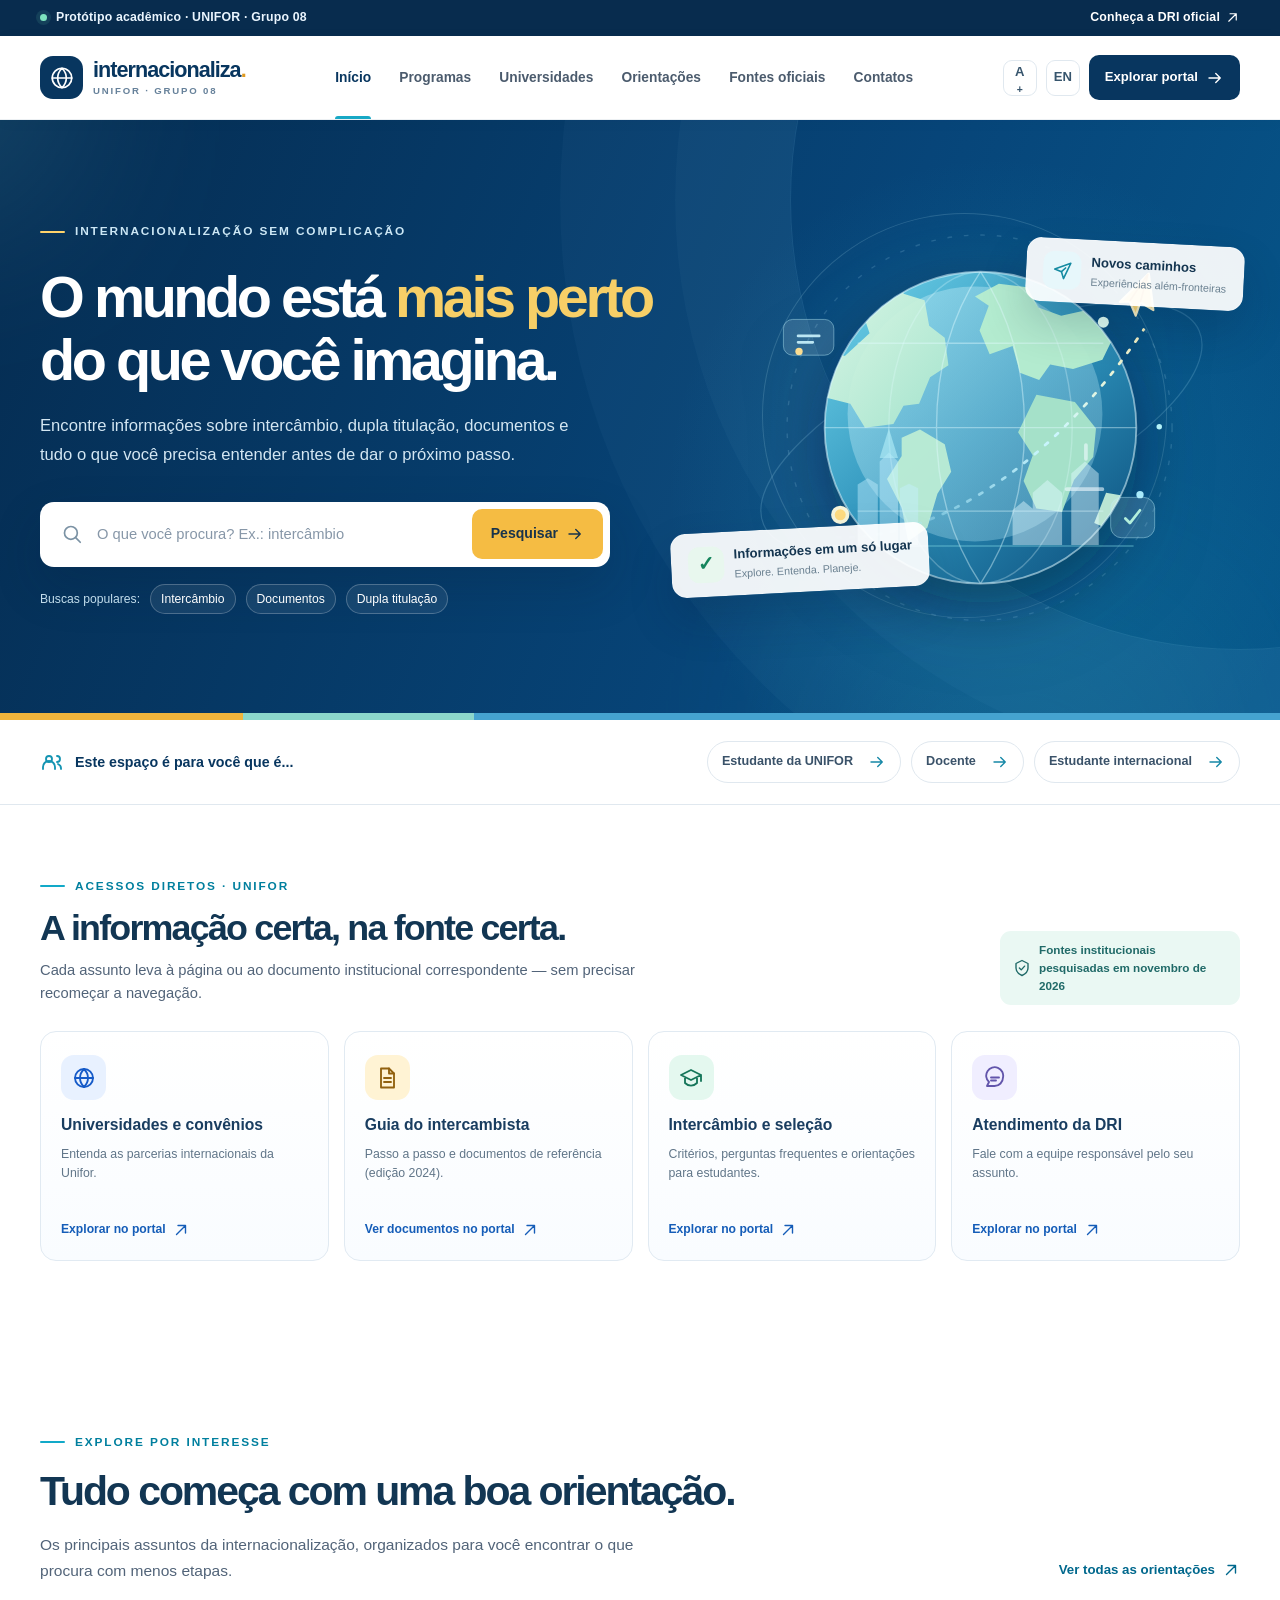
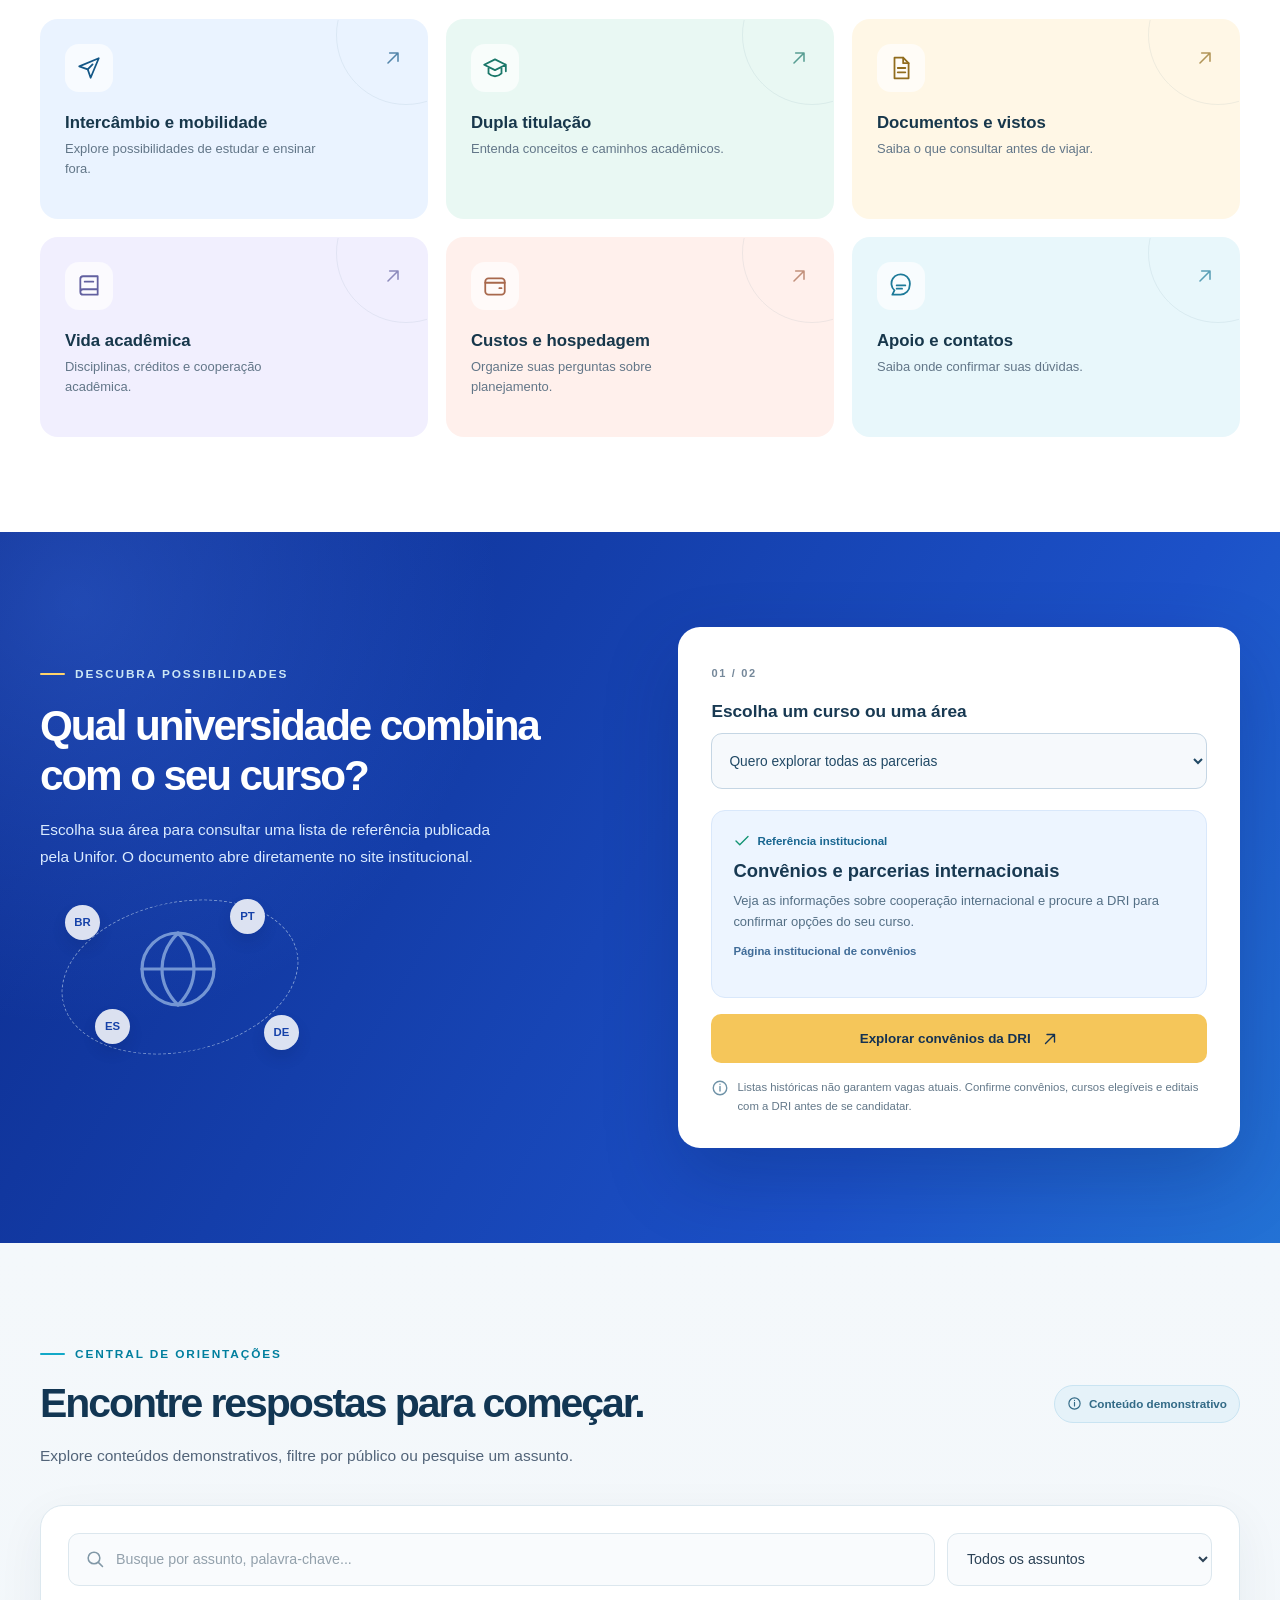
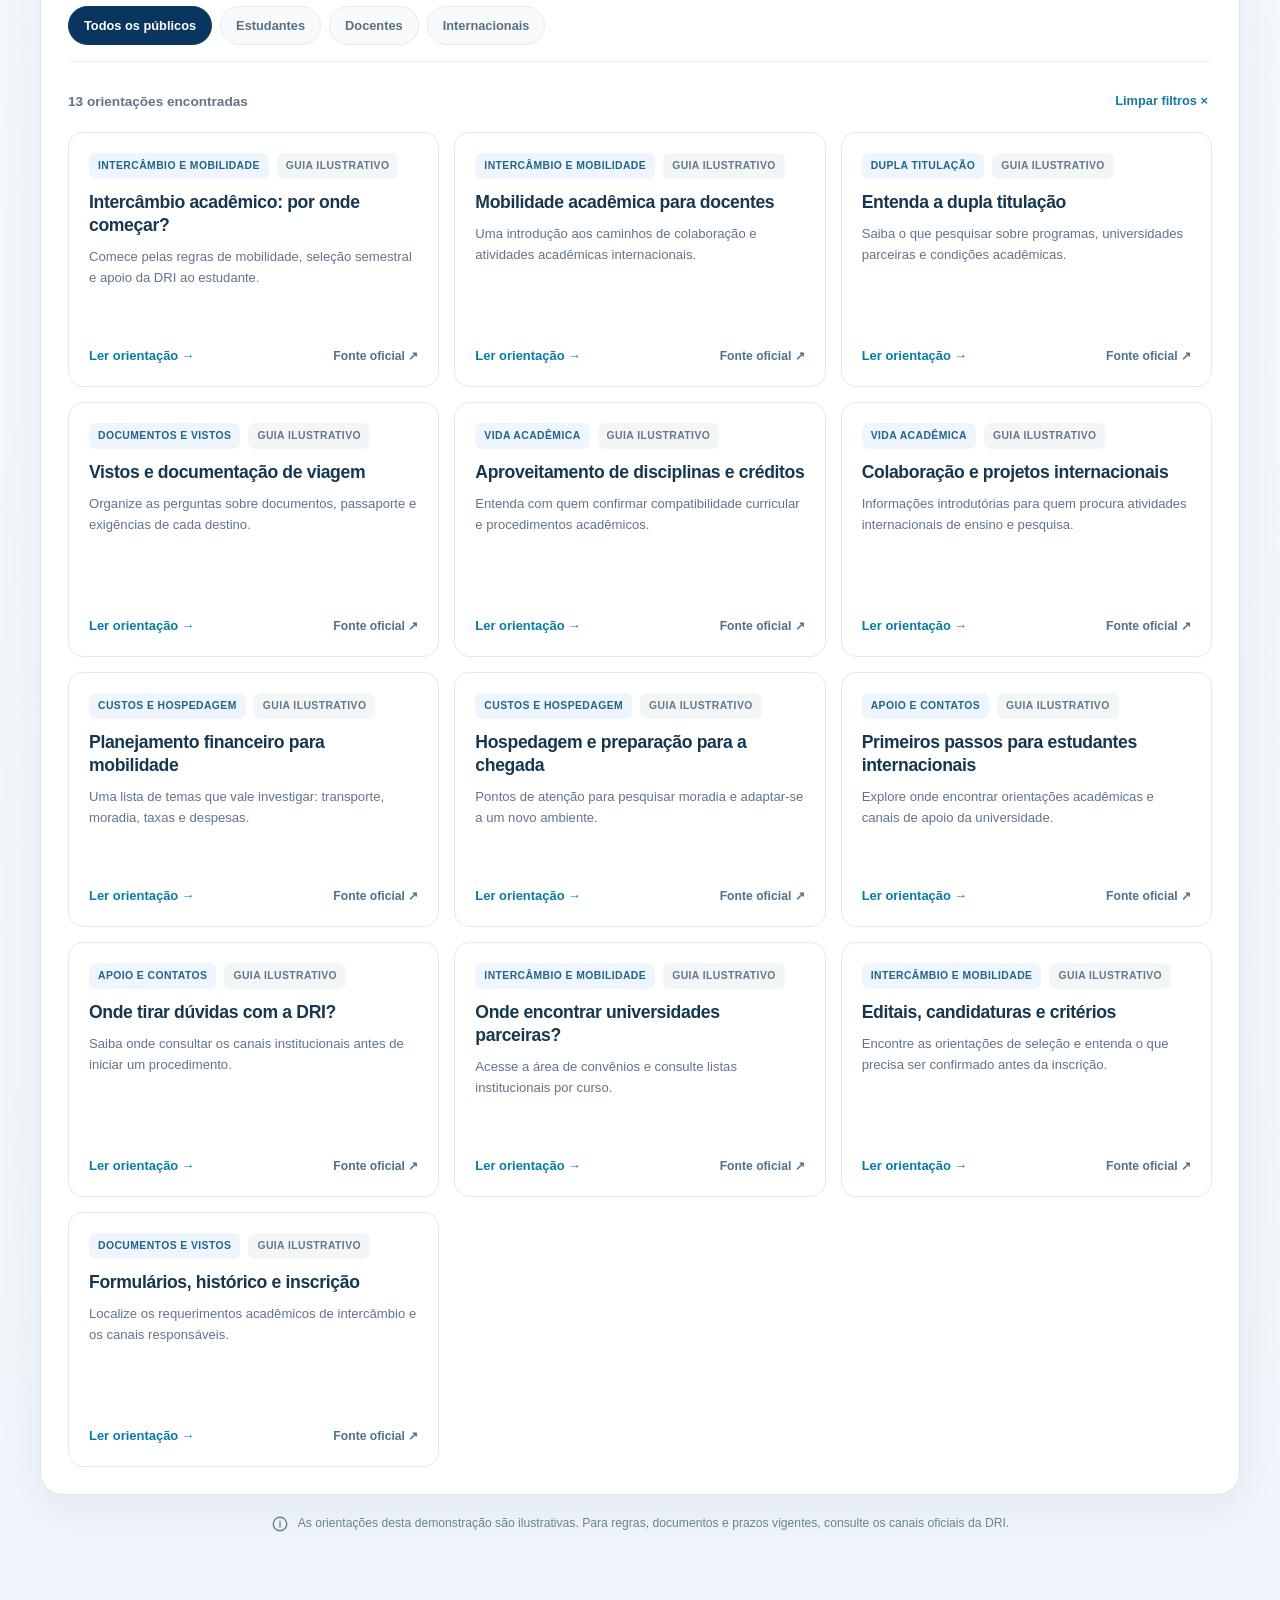
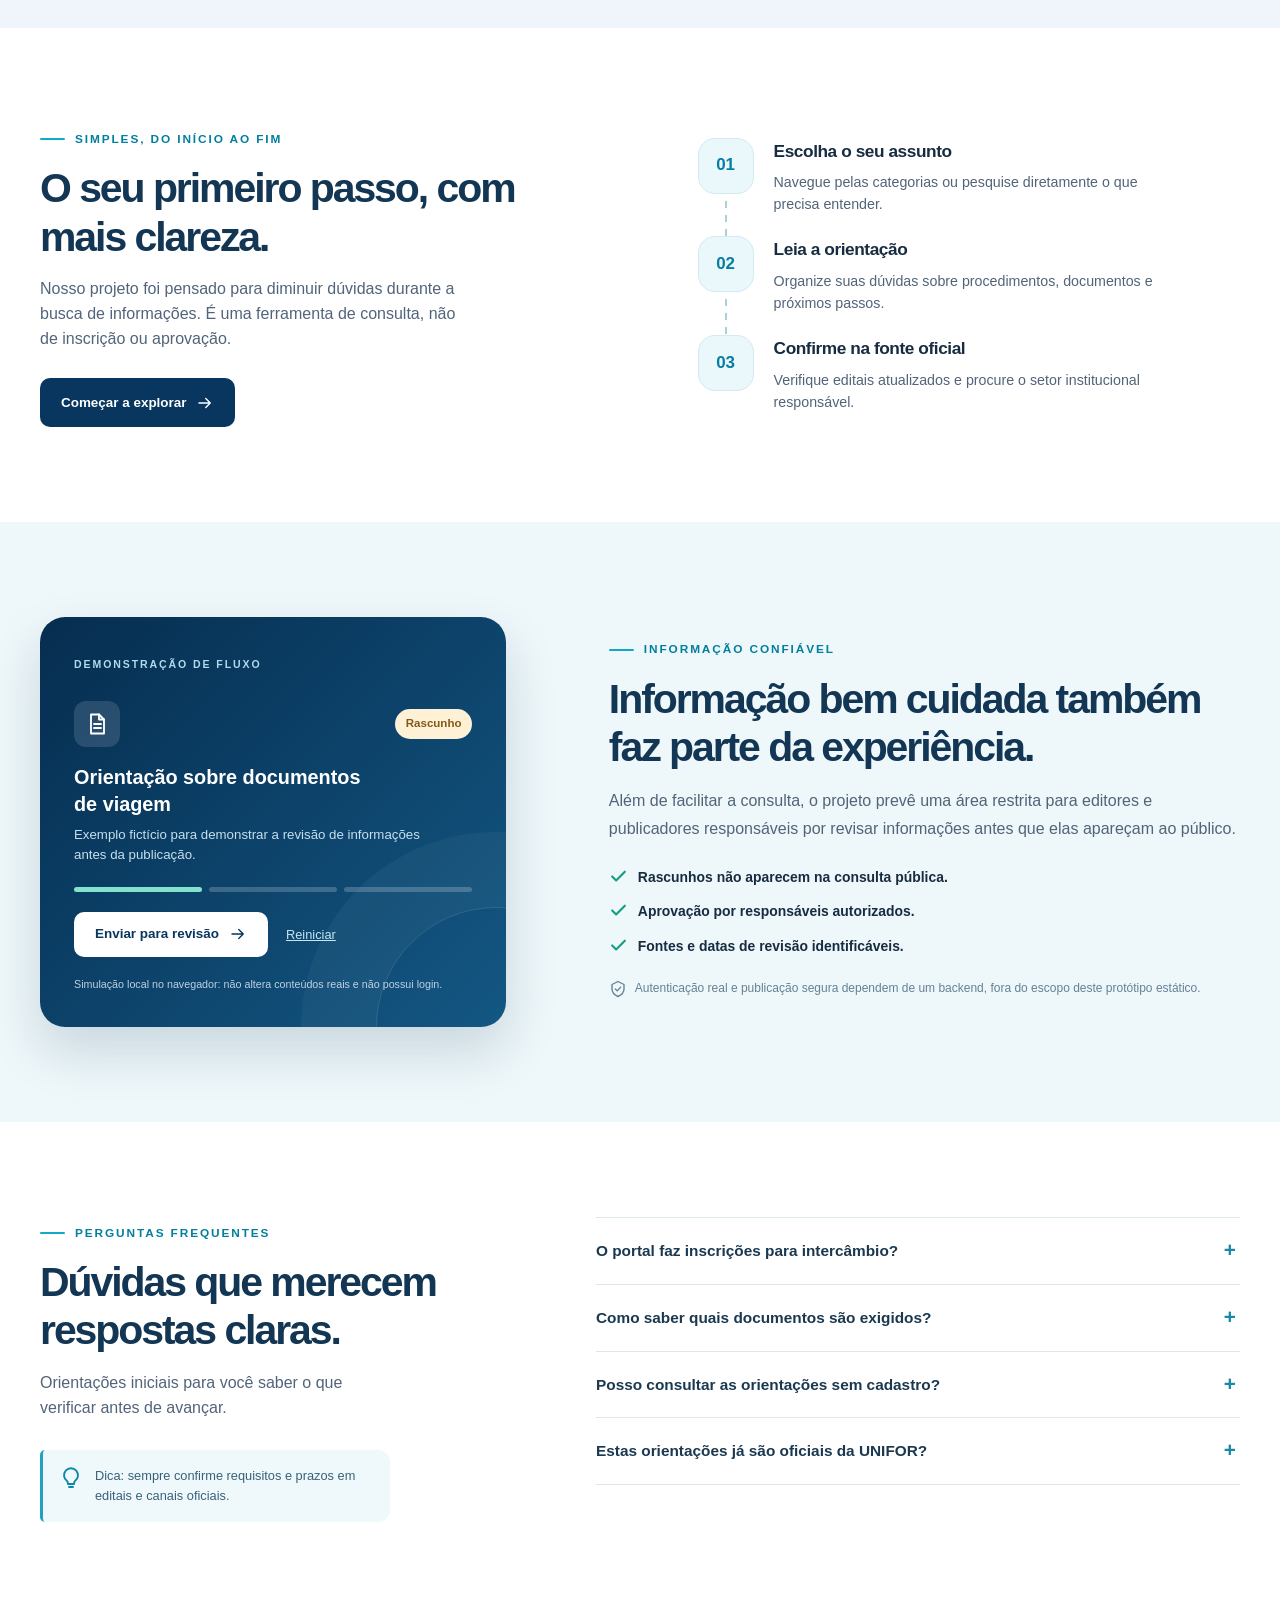
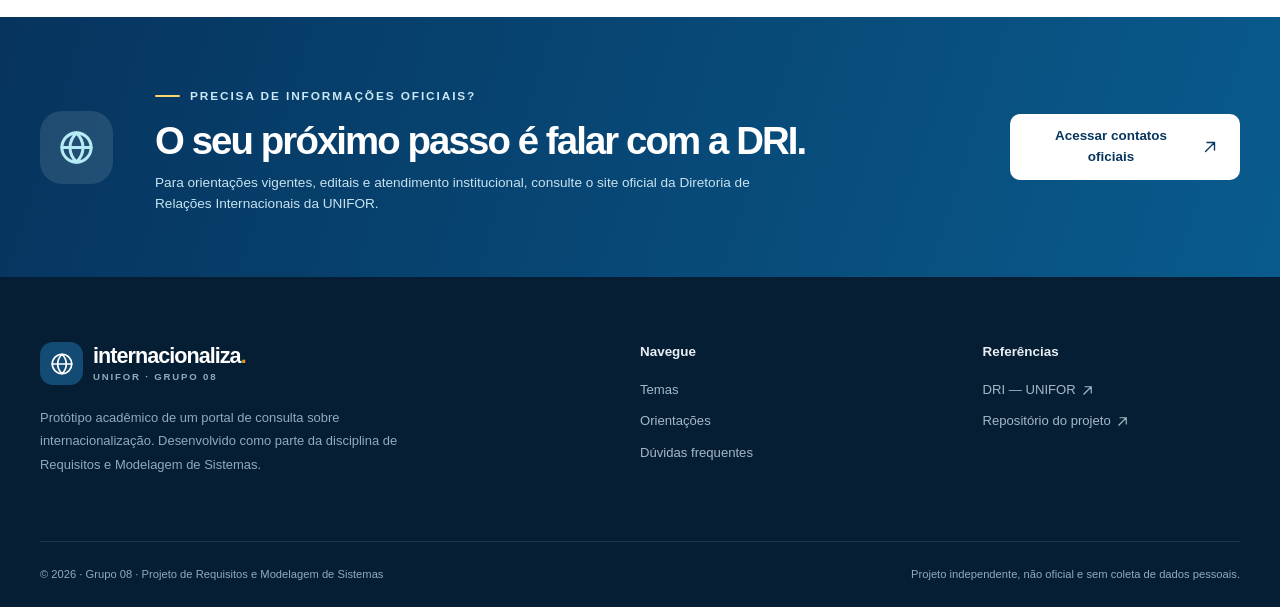
==== commit 8e5766ff: "feat: portal DRI com fluxos internos, programas, documentos e jornada orientativa" ====
--- a/prototipo/index.html
+++ b/prototipo/index.html
@@ -8,7 +8,9 @@
     <title>Portal de Internacionalização | Protótipo — Grupo 08</title>
     <link rel="icon" href="./assets/icone.svg" type="image/svg+xml" />
     <link rel="stylesheet" href="./style.css" />
+    <link rel="stylesheet" href="./experience.css" />
     <script src="./app.js" defer></script>
+    <script src="./experience.js" defer></script>
   </head>
   <body>
     <a class="skip-link" href="#conteudo">Pular para o conteúdo</a>
@@ -49,21 +51,23 @@
         </a>
         <nav class="main-nav" id="menu-principal" aria-label="Navegação principal">
           <a href="#inicio" class="nav-active" data-i18n="navHome">Início</a>
-          <a href="#universidades" data-i18n="navUniversities">Universidades</a>
-          <a href="#explorar" data-i18n="navGuides">Orientações</a>
-          <a href="#fontes-oficiais" data-i18n="navSources">Fontes oficiais</a>
-          <a href="#contatos" data-i18n="navContact">Contatos</a>
+          <a href="#/programas" data-i18n="navPrograms">Programas</a>
+          <a href="#/universidades" data-i18n="navUniversities">Universidades</a>
+          <a href="#/orientacoes" data-i18n="navGuides">Orientações</a>
+          <a href="#/documentos" data-i18n="navSources">Fontes oficiais</a>
+          <a href="#/contatos" data-i18n="navContact">Contatos</a>
         </nav>
         <div class="header-actions">
           <button type="button" class="header-action font-control" id="fontButton" aria-label="Aumentar tamanho do texto" aria-pressed="false" title="Aumentar texto">A<span aria-hidden="true">+</span></button>
           <button type="button" class="header-action locale-control" id="localeButton" aria-label="Switch to English" title="Alterar idioma">EN</button>
-          <a class="header-cta" href="#explorar"><span data-i18n="navExplore">Explorar portal</span><svg class="icon icon--small"><use href="#icon-arrow" /></svg></a>
+          <a class="header-cta" href="#/orientacoes"><span data-i18n="navExplore">Explorar portal</span><svg class="icon icon--small"><use href="#icon-arrow" /></svg></a>
           <button type="button" class="mobile-menu-toggle" id="menuButton" aria-expanded="false" aria-controls="menu-principal" aria-label="Abrir menu"><svg class="icon"><use href="#icon-menu" /></svg></button>
         </div>
       </div>
     </header>
 
     <main id="conteudo">
+      <div id="portalApp" class="portal-workspace" hidden></div>
       <section class="hero" id="inicio" aria-labelledby="hero-title">
         <div class="hero__ambient hero__ambient--one"></div>
         <div class="hero__ambient hero__ambient--two"></div>
@@ -108,10 +112,10 @@
             <span class="official-hub__verified"><svg class="icon icon--small"><use href="#icon-shield" /></svg><span data-i18n="hubNotice">Fontes institucionais pesquisadas em novembro de 2026</span></span>
           </div>
           <div class="official-hub__grid">
-            <a class="official-tile" href="https://unifor.br/dri/convenios" target="_blank" rel="noopener noreferrer"><span class="official-tile__icon official-tile__icon--blue"><svg class="icon"><use href="#icon-globe" /></svg></span><strong data-i18n="hubUniversities">Universidades e convênios</strong><small data-i18n="hubUniversitiesDesc">Entenda as parcerias internacionais da Unifor.</small><span class="official-tile__link"><span data-i18n="hubGo">Abrir na Unifor</span><svg class="icon icon--small"><use href="#icon-arrow-up-right" /></svg></span></a>
-            <a class="official-tile" href="https://unifor.br/documents/20143/3197315/guia-aluno-intercambista-2024.pdf" target="_blank" rel="noopener noreferrer"><span class="official-tile__icon official-tile__icon--amber"><svg class="icon"><use href="#icon-file" /></svg></span><strong data-i18n="hubDocs">Guia do intercambista</strong><small data-i18n="hubDocsDesc">Passo a passo e documentos de referência (edição 2024).</small><span class="official-tile__link"><span data-i18n="hubRead">Consultar documento</span><svg class="icon icon--small"><use href="#icon-arrow-up-right" /></svg></span></a>
-            <a class="official-tile" href="https://unifor.br/dri/aluno" target="_blank" rel="noopener noreferrer"><span class="official-tile__icon official-tile__icon--mint"><svg class="icon"><use href="#icon-graduation" /></svg></span><strong data-i18n="hubApplications">Intercâmbio e seleção</strong><small data-i18n="hubApplicationsDesc">Critérios, perguntas frequentes e orientações para estudantes.</small><span class="official-tile__link"><span data-i18n="hubGo">Abrir na Unifor</span><svg class="icon icon--small"><use href="#icon-arrow-up-right" /></svg></span></a>
-            <a class="official-tile" href="https://unifor.br/dri/contatos" target="_blank" rel="noopener noreferrer"><span class="official-tile__icon official-tile__icon--purple"><svg class="icon"><use href="#icon-message" /></svg></span><strong data-i18n="hubContacts">Atendimento da DRI</strong><small data-i18n="hubContactsDesc">Fale com a equipe responsável pelo seu assunto.</small><span class="official-tile__link"><span data-i18n="hubGo">Abrir na Unifor</span><svg class="icon icon--small"><use href="#icon-arrow-up-right" /></svg></span></a>
+            <a class="official-tile" href="#/universidades"><span class="official-tile__icon official-tile__icon--blue"><svg class="icon"><use href="#icon-globe" /></svg></span><strong data-i18n="hubUniversities">Universidades e convênios</strong><small data-i18n="hubUniversitiesDesc">Entenda as parcerias internacionais da Unifor.</small><span class="official-tile__link"><span data-i18n="hubGo">Abrir na Unifor</span><svg class="icon icon--small"><use href="#icon-arrow-up-right" /></svg></span></a>
+            <a class="official-tile" href="#/documentos"><span class="official-tile__icon official-tile__icon--amber"><svg class="icon"><use href="#icon-file" /></svg></span><strong data-i18n="hubDocs">Guia do intercambista</strong><small data-i18n="hubDocsDesc">Passo a passo e documentos de referência (edição 2024).</small><span class="official-tile__link"><span data-i18n="hubRead">Consultar documento</span><svg class="icon icon--small"><use href="#icon-arrow-up-right" /></svg></span></a>
+            <a class="official-tile" href="#/programas/intercambio"><span class="official-tile__icon official-tile__icon--mint"><svg class="icon"><use href="#icon-graduation" /></svg></span><strong data-i18n="hubApplications">Intercâmbio e seleção</strong><small data-i18n="hubApplicationsDesc">Critérios, perguntas frequentes e orientações para estudantes.</small><span class="official-tile__link"><span data-i18n="hubGo">Abrir na Unifor</span><svg class="icon icon--small"><use href="#icon-arrow-up-right" /></svg></span></a>
+            <a class="official-tile" href="#/contatos"><span class="official-tile__icon official-tile__icon--purple"><svg class="icon"><use href="#icon-message" /></svg></span><strong data-i18n="hubContacts">Atendimento da DRI</strong><small data-i18n="hubContactsDesc">Fale com a equipe responsável pelo seu assunto.</small><span class="official-tile__link"><span data-i18n="hubGo">Abrir na Unifor</span><svg class="icon icon--small"><use href="#icon-arrow-up-right" /></svg></span></a>
           </div>
         </div>
       </section>
@@ -120,7 +124,7 @@
         <div class="container">
           <div class="section-heading">
             <div><div class="eyebrow"><span class="eyebrow__line"></span><span data-i18n="topicsEyebrow">EXPLORE POR INTERESSE</span></div><h2 id="topics-title" data-i18n="topicsTitle">Tudo começa com uma boa orientação.</h2><p data-i18n="topicsDescription">Os principais assuntos da internacionalização, organizados para você encontrar o que procura com menos etapas.</p></div>
-            <a class="text-link" href="#explorar"><span data-i18n="topicsAll">Ver todas as orientações</span><svg class="icon icon--small"><use href="#icon-arrow-up-right" /></svg></a>
+            <a class="text-link" href="#/orientacoes"><span data-i18n="topicsAll">Ver todas as orientações</span><svg class="icon icon--small"><use href="#icon-arrow-up-right" /></svg></a>
           </div>
           <div class="topics-grid" id="topicsGrid">
             <button type="button" class="topic-card topic-card--blue" data-topic-jump="mobilidade"><span class="topic-card__icon"><svg class="icon"><use href="#icon-plane" /></svg></span><span class="topic-card__body"><strong data-i18n="topicMobility">Intercâmbio e mobilidade</strong><small data-i18n="topicMobilityDesc">Explore possibilidades de estudar e ensinar fora.</small></span><span class="topic-card__arrow"><svg class="icon"><use href="#icon-arrow-up-right" /></svg></span></button>
@@ -170,7 +174,7 @@
       </section>
 
       <section class="section section--journey" id="como-funciona" aria-labelledby="journey-title">
-        <div class="container journey-layout"><div class="journey-intro"><div class="eyebrow"><span class="eyebrow__line"></span><span data-i18n="howEyebrow">SIMPLES, DO INÍCIO AO FIM</span></div><h2 id="journey-title" data-i18n="howTitle">O seu primeiro passo, com mais clareza.</h2><p data-i18n="howDescription">Nosso projeto foi pensado para diminuir dúvidas durante a busca de informações. É uma ferramenta de consulta, não de inscrição ou aprovação.</p><a href="#explorar" class="btn btn--navy"><span data-i18n="howCta">Começar a explorar</span><svg class="icon icon--small"><use href="#icon-arrow" /></svg></a></div><div class="journey-steps"><div class="journey-step"><span>01</span><div><h3 data-i18n="step1Title">Escolha o seu assunto</h3><p data-i18n="step1Description">Navegue pelas categorias ou pesquise diretamente o que precisa entender.</p></div></div><div class="journey-step"><span>02</span><div><h3 data-i18n="step2Title">Leia a orientação</h3><p data-i18n="step2Description">Organize suas dúvidas sobre procedimentos, documentos e próximos passos.</p></div></div><div class="journey-step"><span>03</span><div><h3 data-i18n="step3Title">Confirme na fonte oficial</h3><p data-i18n="step3Description">Verifique editais atualizados e procure o setor institucional responsável.</p></div></div></div></div>
+        <div class="container journey-layout"><div class="journey-intro"><div class="eyebrow"><span class="eyebrow__line"></span><span data-i18n="howEyebrow">SIMPLES, DO INÍCIO AO FIM</span></div><h2 id="journey-title" data-i18n="howTitle">O seu primeiro passo, com mais clareza.</h2><p data-i18n="howDescription">Nosso projeto foi pensado para diminuir dúvidas durante a busca de informações. É uma ferramenta de consulta, não de inscrição ou aprovação.</p><a href="#/orientacoes" class="btn btn--navy"><span data-i18n="howCta">Começar a explorar</span><svg class="icon icon--small"><use href="#icon-arrow" /></svg></a></div><div class="journey-steps"><div class="journey-step"><span>01</span><div><h3 data-i18n="step1Title">Escolha o seu assunto</h3><p data-i18n="step1Description">Navegue pelas categorias ou pesquise diretamente o que precisa entender.</p></div></div><div class="journey-step"><span>02</span><div><h3 data-i18n="step2Title">Leia a orientação</h3><p data-i18n="step2Description">Organize suas dúvidas sobre procedimentos, documentos e próximos passos.</p></div></div><div class="journey-step"><span>03</span><div><h3 data-i18n="step3Title">Confirme na fonte oficial</h3><p data-i18n="step3Description">Verifique editais atualizados e procure o setor institucional responsável.</p></div></div></div></div>
       </section>
 
       <section class="section section--editorial" id="gestao" aria-labelledby="editorial-title">
@@ -182,7 +186,7 @@
       <section class="contact-section" id="contatos" aria-labelledby="contact-title"><div class="container contact-section__inner"><div class="contact-section__orb" aria-hidden="true"><svg class="icon"><use href="#icon-globe" /></svg></div><div><div class="eyebrow eyebrow--light"><span class="eyebrow__line"></span><span data-i18n="contactEyebrow">PRECISA DE INFORMAÇÕES OFICIAIS?</span></div><h2 id="contact-title" data-i18n="contactTitle">O seu próximo passo é falar com a DRI.</h2><p data-i18n="contactDescription">Para orientações vigentes, editais e atendimento institucional, consulte o site oficial da Diretoria de Relações Internacionais da UNIFOR.</p></div><a class="btn btn--white contact-section__button" href="https://unifor.br/dri/contatos" target="_blank" rel="noopener noreferrer"><span data-i18n="contactButton">Acessar contatos oficiais</span><svg class="icon icon--small"><use href="#icon-arrow-up-right" /></svg></a></div></section>
     </main>
 
-    <footer class="site-footer"><div class="container footer-main"><div class="footer-brand"><a class="brand brand--footer" href="#inicio"><span class="brand__symbol"><svg class="icon"><use href="#icon-globe" /></svg></span><span class="brand__text"><strong>internacionaliza<span class="brand__dot">.</span></strong><small>UNIFOR · GRUPO 08</small></span></a><p data-i18n="footerDescription">Protótipo acadêmico de um portal de consulta sobre internacionalização. Desenvolvido como parte da disciplina de Requisitos e Modelagem de Sistemas.</p></div><div class="footer-links"><strong data-i18n="footerNavigate">Navegue</strong><a href="#categorias" data-i18n="navTopics">Temas</a><a href="#explorar" data-i18n="navGuides">Orientações</a><a href="#duvidas" data-i18n="footerFaq">Dúvidas frequentes</a></div><div class="footer-links"><strong data-i18n="footerReferences">Referências</strong><a href="https://unifor.br/dri/inicial" target="_blank" rel="noopener noreferrer">DRI — UNIFOR <svg class="icon icon--tiny"><use href="#icon-arrow-up-right" /></svg></a><a href="https://github.com/Ruan-levi/-requisitos-20262--grupo08" target="_blank" rel="noopener noreferrer"><span data-i18n="footerRepository">Repositório do projeto</span><svg class="icon icon--tiny"><use href="#icon-arrow-up-right" /></svg></a></div></div><div class="container footer-bottom"><span>© 2026 · Grupo 08 · <span data-i18n="footerSchool">Projeto de Requisitos e Modelagem de Sistemas</span></span><span class="footer-disclaimer" data-i18n="footerDisclaimer">Projeto independente, não oficial e sem coleta de dados pessoais.</span></div></footer>
+    <footer class="site-footer"><div class="container footer-main"><div class="footer-brand"><a class="brand brand--footer" href="#inicio"><span class="brand__symbol"><svg class="icon"><use href="#icon-globe" /></svg></span><span class="brand__text"><strong>internacionaliza<span class="brand__dot">.</span></strong><small>UNIFOR · GRUPO 08</small></span></a><p data-i18n="footerDescription">Protótipo acadêmico de um portal de consulta sobre internacionalização. Desenvolvido como parte da disciplina de Requisitos e Modelagem de Sistemas.</p></div><div class="footer-links"><strong data-i18n="footerNavigate">Navegue</strong><a href="#categorias" data-i18n="navTopics">Temas</a><a href="#/orientacoes" data-i18n="navGuides">Orientações</a><a href="#duvidas" data-i18n="footerFaq">Dúvidas frequentes</a></div><div class="footer-links"><strong data-i18n="footerReferences">Referências</strong><a href="https://unifor.br/dri/inicial" target="_blank" rel="noopener noreferrer">DRI — UNIFOR <svg class="icon icon--tiny"><use href="#icon-arrow-up-right" /></svg></a><a href="https://github.com/Ruan-levi/-requisitos-20262--grupo08" target="_blank" rel="noopener noreferrer"><span data-i18n="footerRepository">Repositório do projeto</span><svg class="icon icon--tiny"><use href="#icon-arrow-up-right" /></svg></a></div></div><div class="container footer-bottom"><span>© 2026 · Grupo 08 · <span data-i18n="footerSchool">Projeto de Requisitos e Modelagem de Sistemas</span></span><span class="footer-disclaimer" data-i18n="footerDisclaimer">Projeto independente, não oficial e sem coleta de dados pessoais.</span></div></footer>
 
     <dialog id="guideDialog" class="guide-dialog" aria-labelledby="dialogTitle"><div class="guide-dialog__body"><button class="dialog-close" id="closeDialog" type="button" aria-label="Fechar orientação"><svg class="icon"><use href="#icon-close" /></svg></button><span class="dialog-kicker" id="dialogCategory"></span><h2 id="dialogTitle"></h2><p id="dialogDescription" class="dialog-intro"></p><h3 id="dialogStepsTitle" data-i18n="dialogStepsTitle">Por onde começar</h3><ol id="dialogSteps"></ol><div class="dialog-source"><span data-i18n="dialogSourceHeading">FONTE ESPECÍFICA</span><strong id="dialogSourceName"></strong><small id="dialogReviewed"></small></div><p class="dialog-notice"><svg class="icon icon--small"><use href="#icon-info" /></svg><span data-i18n="dialogNotice">Orientação ilustrativa. Confirme procedimentos e prazos nas fontes oficiais.</span></p><a href="https://unifor.br/dri/inicial" class="btn btn--navy" id="dialogOfficialLink" target="_blank" rel="noopener noreferrer"><span data-i18n="dialogOfficial">Consultar DRI oficial</span><svg class="icon icon--small"><use href="#icon-arrow-up-right" /></svg></a></div></dialog>
   </body>
--- a/prototipo/experience.css
+++ b/prototipo/experience.css
@@ -0,0 +1,139 @@
+/* Portal interno de serviços — extensão independente ao estilo do protótipo original */
+#portalApp[hidden], #conteudo > [hidden] {display:none!important;}
+.xp-is-open .site-header {box-shadow:0 4px 22px #06294010;}
+.portal-workspace {--xp-navy:#0d2852;--xp-blue:#195ace;--xp-indigo:#1847b7;--xp-muted:#64748b;--xp-border:#e1e8f0;--xp-bg:#f5f8fe;background:var(--xp-bg);color:#163252;font-size:16px;min-height:calc(100vh - 190px);padding:28px 0 75px;}
+.portal-workspace *{box-sizing:border-box}
+.portal-workspace button,.portal-workspace input,.portal-workspace select{font:inherit}
+.portal-workspace a{text-decoration:none}
+.portal-workspace a:focus-visible,.portal-workspace button:focus-visible,.portal-workspace input:focus-visible,.portal-workspace select:focus-visible,.portal-workspace summary:focus-visible{outline:3px solid #edae22;outline-offset:3px}
+.xp-shell{width:min(1340px,calc(100% - 48px));margin:auto}
+.xp-breadcrumb{display:flex;align-items:center;gap:10px;margin:0 0 20px;color:#667c98;font-size:.78rem;font-weight:700}
+.xp-breadcrumb a{color:#1a56a5}
+.xp-workspace{display:grid;grid-template-columns:238px minmax(0,1fr);gap:27px;align-items:start}
+.xp-sidenav{position:sticky;top:105px;display:flex;flex-direction:column;gap:4px;border-radius:19px;background:#fff;border:1px solid #e4ebf5;padding:14px;box-shadow:0 8px 25px #102c5810}
+.xp-sidenav-brand{font-size:.82rem;color:#0b3671;font-weight:900;display:flex;align-items:center;gap:8px;padding:12px 12px 15px;margin-bottom:5px;border-bottom:1px solid #edf1f6}
+.xp-sidenav>a{display:flex;gap:11px;align-items:center;min-height:44px;border-radius:11px;padding:10px 12px;color:#49627f;font-size:.84rem;font-weight:750;transition:background .15s,color .15s}
+.xp-sidenav>a:hover{background:#eef5ff;color:#1a4a96}
+.xp-sidenav>a.is-active{background:#165bd0;color:white;box-shadow:0 6px 14px #1d59c41e}
+.xp-nav-dot{width:7px;height:7px;border-radius:50%;background:#98b0d0;flex:none}
+.xp-sidenav>a.is-active .xp-nav-dot{background:#fff}
+.xp-sidenav-tip{font-size:.71rem;color:#8292a9;border-top:1px solid #edf1f6;margin-top:14px;padding:17px 12px 8px;line-height:1.55}
+.xp-content{min-width:0}
+.xp-hero{display:flex;justify-content:space-between;align-items:center;gap:32px;border-radius:22px;background:linear-gradient(115deg,#072f65 0%,#164ab3 77%,#326ad1 100%);color:white;padding:38px 40px;margin-bottom:27px;position:relative;overflow:hidden}
+.xp-hero::after{content:'';position:absolute;width:290px;height:290px;border:1px solid #ffffff30;border-radius:50%;right:-100px;top:-160px;pointer-events:none;box-shadow:0 0 0 45px #ffffff09}
+.xp-hero>div{position:relative;z-index:1}
+.xp-kicker{display:inline-block;color:#3c77ba;letter-spacing:.12em;font-weight:900;font-size:.69rem;text-transform:uppercase}
+.xp-hero .xp-kicker{color:#8fe1f5}
+.xp-hero h1{max-width:720px;color:white;font-size:clamp(1.95rem,3.2vw,3.1rem);line-height:1.13;letter-spacing:-.04em;margin:10px 0 12px}
+.xp-hero p{max-width:650px;color:#dae9ff;line-height:1.7;margin:0;font-size:.96rem}
+.xp-hero-actions{flex:none}
+.xp-section-head{margin:27px 0 19px}
+.xp-section-head h2{font-size:clamp(1.4rem,2.3vw,1.85rem);letter-spacing:-.035em;margin:0 0 6px;line-height:1.25;color:#18385d}
+.xp-section-head p{color:#647a95;margin:0;font-size:.86rem;line-height:1.65}
+.xp-statbar{display:flex;gap:12px;flex-wrap:wrap}
+.xp-statbar span{flex:1;min-width:150px;border:1px solid #e2eaf5;border-radius:14px;background:#fff;padding:18px 22px;font-size:.82rem;color:#59718f;font-weight:750;box-shadow:0 7px 18px #12326b06}
+.xp-statbar strong{font-size:1.4rem;color:#0e52af;margin-right:7px}
+.xp-cards{display:grid;gap:16px}
+.xp-cards--3{grid-template-columns:repeat(3,minmax(0,1fr))}
+.xp-card{background:#fff;border:1px solid #e2e8f2;border-radius:18px;padding:24px;box-shadow:0 4px 15px #0d2c4b05;display:flex;flex-direction:column;align-items:flex-start;gap:12px;min-width:0}
+.xp-card--link{transition:transform .18s,border-color .18s,box-shadow .18s}
+.xp-card--link:hover{transform:translateY(-3px);border-color:#8cb8ef;box-shadow:0 15px 27px #0f3f7612}
+.xp-card h3{font-size:1.05rem;line-height:1.3;margin:0;color:#163759;letter-spacing:-.018em}
+.xp-card p{margin:0;flex:1;line-height:1.65;font-size:.82rem;color:#647991}
+.xp-card-icon{width:44px;height:44px;background:#eaf3ff;color:#1556b9;border-radius:12px;display:grid;place-items:center;font-size:1.45rem;flex:none}
+.xp-card-link{display:inline-flex;gap:7px;align-items:center;font-size:.8rem;color:#1d64bc;font-weight:850;margin-top:6px;line-height:1.4}
+.xp-btn{display:inline-flex;gap:9px;align-items:center;justify-content:center;padding:11px 18px;min-height:45px;border-radius:11px;background:#fff;color:#164997;font-size:.81rem;font-weight:850;border:1px solid #d3e2f4;cursor:pointer;text-align:center;white-space:normal}
+.xp-btn:hover{background:#e8f3ff}
+.xp-btn--primary{background:#1658be;color:#fff;border-color:#1658be}
+.xp-btn--primary:hover{background:#0b408d}
+.xp-btn--gold{background:#ffce65;border-color:#ffce65;color:#092a52}
+.xp-btn--gold:hover{background:#ffe198}
+.xp-btn--outline{background:white}
+.xp-callout{display:flex;justify-content:space-between;align-items:center;gap:24px;margin:30px 0;padding:26px 30px;border:1px solid #b8d0ec;border-radius:18px;background:linear-gradient(100deg,#eaf3ff,#f5faff)}
+.xp-callout h3{font-size:1.13rem;margin:0 0 6px;color:#0c3f85}
+.xp-callout p{font-size:.82rem;margin:0;color:#526e91}
+.xp-disclaimer{display:flex;gap:13px;align-items:flex-start;margin:28px 0 0;border:1px solid #dfebf8;background:#eef5ff;color:#456989;padding:15px 19px;border-radius:13px;font-size:.76rem;line-height:1.55}
+.xp-disclaimer--soft{background:#fff8ea;border-color:#fae2ae;color:#82662e;margin:0 0 18px}
+.xp-disclaimer>span{font-size:1.2rem;line-height:1}
+.xp-disclaimer p{margin:0}
+.xp-two{display:grid;grid-template-columns:minmax(0,1.6fr) minmax(245px,.8fr);gap:21px;align-items:start}
+.xp-maincol{min-width:0}
+.xp-paper{background:white;border:1px solid #e2eaf3;box-shadow:0 7px 23px #0b325c09;border-radius:19px;padding:27px 29px;margin-bottom:22px;min-width:0}
+.xp-paper h2{color:#18385d;line-height:1.3;font-size:1.38rem;margin:0 0 14px}
+.xp-paper h3{color:#1b3c60}
+.xp-paper >p,.xp-paper li{font-size:.89rem;line-height:1.85;color:#536b85}
+.xp-lead{font-size:.96rem!important;color:#3a597c!important}
+.xp-checklist{list-style:none;margin:15px 0 24px;padding:0;display:grid;gap:12px}
+.xp-checklist li{display:flex;gap:10px;line-height:1.6;font-size:.88rem;color:#415a75}
+.xp-checklist li>span{width:22px;height:22px;flex:none;display:grid;place-items:center;background:#e4f8f1;color:#138563;border-radius:50%;font-size:.78rem;font-weight:900}
+.xp-steps{counter-reset:xp-step;list-style:none;padding:0;margin:16px 0 25px;display:grid;gap:18px}
+.xp-steps li{counter-increment:xp-step;display:flex;gap:13px;align-items:flex-start;line-height:1.65!important;font-size:.89rem}
+.xp-steps li:before{content:counter(xp-step,decimal-leading-zero);width:35px;height:35px;border-radius:10px;background:#e9f0ff;color:#1950a6;display:grid;place-items:center;flex:none;font-weight:900;font-size:.76rem}
+.xp-muted{font-size:.78rem!important;color:#8493a6!important;border-left:3px solid #c5daed;padding:11px 13px;background:#f7faff;margin-top:15px}
+.xp-aside{display:flex;flex-direction:column;gap:18px}
+.xp-sidebar-card{border:1px solid #dce8f5;border-radius:16px;background:#fff;padding:22px;display:flex;flex-direction:column;align-items:stretch;gap:12px;box-shadow:0 7px 18px #092e6707}
+.xp-sidebar-card h3{font-size:1.03rem;color:#173b6c;margin:0}
+.xp-sidebar-card p{margin:0;color:#677e97;font-size:.82rem;line-height:1.65}
+.xp-sidebar-card>small{color:#758ba2;font-size:.7rem;margin-top:7px}
+.xp-sidebar-card .xp-btn{justify-content:space-between}
+.xp-sources{display:flex;flex-direction:column;gap:9px}
+.xp-source{display:flex;align-items:flex-start;gap:9px;padding:12px 13px;border:1px solid #dbe8f7;background:#f7fbff;border-radius:10px;font-size:.79rem;color:#1459a7;font-weight:800;line-height:1.5;word-break:break-word}
+.xp-source>span:first-child{font-size:1.13rem}
+.xp-source:hover{border-color:#7fa9d6;background:#eaf4ff}
+.xp-faq details{border-bottom:1px solid #e0e9f2}
+.xp-faq details:first-child{border-top:1px solid #e0e9f2}
+.xp-faq summary{cursor:pointer;padding:18px 26px 18px 0;font-weight:800;font-size:.87rem;color:#153d67;position:relative}
+.xp-faq summary::marker{color:#307bcd}
+.xp-faq details p{font-size:.83rem;color:#5d7391;line-height:1.7;margin:0 0 19px}
+.xp-mini{display:flex;align-items:center;gap:10px;background:#fff;border:1px solid #e2eaf3;padding:16px 18px;border-radius:13px;font-size:.83rem;color:#184579;min-width:0}
+.xp-mini strong{flex:1;font-size:.83rem;line-height:1.35}
+.xp-mini .xp-card-icon{width:35px;height:35px;font-size:1.15rem}
+.xp-filterbar{display:grid;grid-template-columns:1.35fr 1fr 1fr;gap:13px;background:#fff;border:1px solid #e0e9f2;border-radius:17px;padding:19px;margin-bottom:21px}
+.xp-filterbar:has(label:only-child){grid-template-columns:1fr}
+.xp-filterbar label,.xp-plan-form label{display:flex;flex-direction:column;gap:9px;font-size:.76rem;font-weight:850;color:#294e76}
+.xp-filterbar input,.xp-filterbar select,.xp-plan-form select{height:45px;width:100%;border:1px solid #cbd9e9;border-radius:10px;padding:0 13px;min-width:0;background:#fbfdff;color:#1b436a;outline:0}
+.xp-filterbar input:focus,.xp-filterbar select:focus,.xp-plan-form select:focus{border-color:#478bda;box-shadow:0 0 0 3px #1d5bc420}
+.xp-results-count{font-size:.79rem;color:#567397;font-weight:850;margin:8px 0 15px}
+.xp-empty{text-align:center;color:#68809d;font-weight:700;padding:42px;background:#fff;border:1px dashed #cad6e6;border-radius:14px}
+.xp-uni-card{display:flex;flex-direction:column;align-items:stretch;min-height:265px;border-radius:17px;background:#fff;border:1px solid #dce7f3;padding:21px;box-shadow:0 7px 20px #13407206}
+.xp-uni-top{display:flex;align-items:center;justify-content:space-between;gap:10px}
+.xp-country-icon{width:51px;height:51px;border-radius:14px;background:#eff4fc;display:grid;place-items:center;font-size:1.7rem}
+.xp-pill{border-radius:30px;padding:6px 10px;background:#e9f3fe;color:#1b5eaf;font-weight:800;font-size:.69rem}
+.xp-uni-card h3{font-size:1.02rem;line-height:1.35;color:#153b68;margin:16px 0 7px}
+.xp-uni-card p{font-size:.78rem;color:#637f9e;margin:0;flex:1}
+.xp-uni-footer{border-top:1px solid #edf1f6;margin-top:15px;padding-top:12px;display:flex;justify-content:space-between;align-items:flex-end;gap:10px}
+.xp-uni-footer span{font-size:.67rem;line-height:1.4;color:#8093a8}
+.xp-uni-footer a{font-size:.75rem;flex:none;color:#145cb1;font-weight:850}
+.xp-feature-flag{font-size:3rem;margin-bottom:13px}
+.xp-doc-references{margin-top:28px}
+.xp-document-links{display:flex;flex-direction:column;gap:10px}
+.xp-document-row{border:1px solid #e5ecf6;background:#fcfdff;border-radius:13px;padding:15px;display:flex;justify-content:space-between;align-items:center;gap:16px}
+.xp-document-row>div{display:flex;flex-direction:column;gap:4px;min-width:0}
+.xp-document-row strong{font-size:.84rem;color:#1b4269}
+.xp-document-row small{color:#6785a4;font-size:.72rem}
+.xp-document-row .xp-source{flex:none;max-width:230px}
+.xp-doc-layout{display:grid;grid-template-columns:235px minmax(0,1fr);gap:19px;align-items:start}
+.xp-doc-navigation{display:flex;flex-direction:column;gap:8px}
+.xp-doc-navigation button{background:white;border:1px solid #dce5f0;color:#426489;padding:16px;text-align:left;font-size:.82rem;font-weight:800;border-radius:12px}
+.xp-doc-navigation button[aria-selected="true"]{background:#1559bf;border-color:#1559bf;color:white}
+.xp-doc-sheet{margin:0}
+.xp-doc-sheet>p{color:#6b819b;margin:0}
+.xp-check-tasks{display:flex;flex-direction:column;gap:10px;margin:24px 0}
+.xp-task{display:flex;gap:12px;align-items:flex-start;padding:13px 15px;border:1px solid #e3ebf4;border-radius:11px;line-height:1.55;font-size:.86rem;color:#47617d;cursor:pointer}
+.xp-task:has(input:checked){background:#edf9f3;border-color:#c3ead7}
+.xp-task input{margin-top:3px;min-width:18px;height:18px;accent-color:#18805d}
+.xp-task:has(input:checked) span{text-decoration:line-through;color:#67877a}
+.xp-doc-actions{display:flex;gap:12px;align-items:center;justify-content:space-between}
+.xp-doc-actions small{color:#6c809b;font-size:.74rem;line-height:1.55}
+.xp-doc-actions button{background:transparent;border:0;color:#145da7;font-size:.73rem;font-weight:800;white-space:nowrap}
+.xp-plan-form{display:grid;grid-template-columns:repeat(3,minmax(0,1fr));align-items:end;gap:17px}
+.xp-plan-form button{grid-column:1/-1;justify-self:start}
+.xp-plan-tags{display:flex;gap:9px;flex-wrap:wrap;margin:10px 0 22px}
+.xp-plan-next{display:flex;gap:10px;flex-wrap:wrap;margin:22px 0}
+.xp-note{border-left:3px solid #f1b642;background:#fff9e9;padding:12px 15px;border-radius:4px 11px 11px 4px;font-size:.79rem;color:#796138;margin-bottom:17px}
+.xp-planned{margin-top:20px}
+@media (max-width:1100px){.xp-workspace{grid-template-columns:205px minmax(0,1fr);gap:18px}.xp-cards--3{grid-template-columns:repeat(2,minmax(0,1fr))}.xp-hero{padding:30px}.xp-two{grid-template-columns:minmax(0,1.45fr) minmax(220px,.85fr)}}
+@media (max-width:850px){.xp-workspace{grid-template-columns:1fr}.xp-sidenav{position:relative;top:auto;display:flex;flex-direction:row;flex-wrap:nowrap;gap:7px;overflow-x:auto;padding:12px;border-radius:13px}.xp-sidenav-brand,.xp-sidenav-tip{display:none}.xp-sidenav>a{min-height:41px;flex:none;white-space:nowrap;padding:9px 12px}.xp-hero{padding:27px}.xp-filterbar{grid-template-columns:1fr 1fr}.xp-filterbar label:first-child{grid-column:1/-1}.xp-doc-layout{grid-template-columns:1fr}.xp-doc-navigation{display:flex;flex-direction:row;overflow-x:auto}.xp-doc-navigation button{flex:1;min-width:160px}.xp-two{grid-template-columns:1fr}.xp-aside{display:grid;grid-template-columns:1fr 1fr}.xp-plan-form{grid-template-columns:1fr 1fr}.xp-plan-form label:first-child{grid-column:1/-1}}
+@media (max-width:560px){.portal-workspace{padding:15px 0 45px}.xp-shell{width:calc(100% - 30px)}.xp-hero{padding:24px 21px;flex-direction:column;align-items:flex-start;gap:18px;border-radius:17px}.xp-hero h1{font-size:2rem}.xp-hero p{font-size:.88rem}.xp-hero-actions{width:100%}.xp-hero-actions .xp-btn{width:100%}.xp-cards--3{grid-template-columns:1fr}.xp-statbar span{min-width:100px;padding:13px}.xp-card{padding:21px}.xp-callout{flex-direction:column;align-items:flex-start;padding:21px}.xp-paper{padding:21px 18px}.xp-aside{grid-template-columns:1fr}.xp-filterbar{grid-template-columns:1fr;padding:15px}.xp-filterbar label:first-child{grid-column:auto}.xp-document-row{align-items:flex-start;flex-direction:column}.xp-document-row .xp-source{max-width:none}.xp-plan-form{grid-template-columns:1fr}.xp-plan-form label:first-child{grid-column:auto}.xp-doc-navigation button{min-width:145px}.xp-sidenav>a{font-size:.76rem}.xp-uni-card{min-height:230px}}
+@media print{.top-strip,.site-header,.site-footer,.xp-sidenav,.xp-breadcrumb,.xp-btn,.xp-disclaimer,.xp-sources,.xp-plan-form{display:none!important}.xp-workspace,.xp-two{display:block}.xp-shell{width:100%}.portal-workspace{background:white}.xp-hero{color:#163252;background:#e8f3ff}.xp-hero h1,.xp-hero p{color:#163252}.xp-paper{box-shadow:none;border-color:#aebccc}}
+@media (prefers-reduced-motion:reduce){.portal-workspace *{transition:none!important;scroll-behavior:auto!important}}
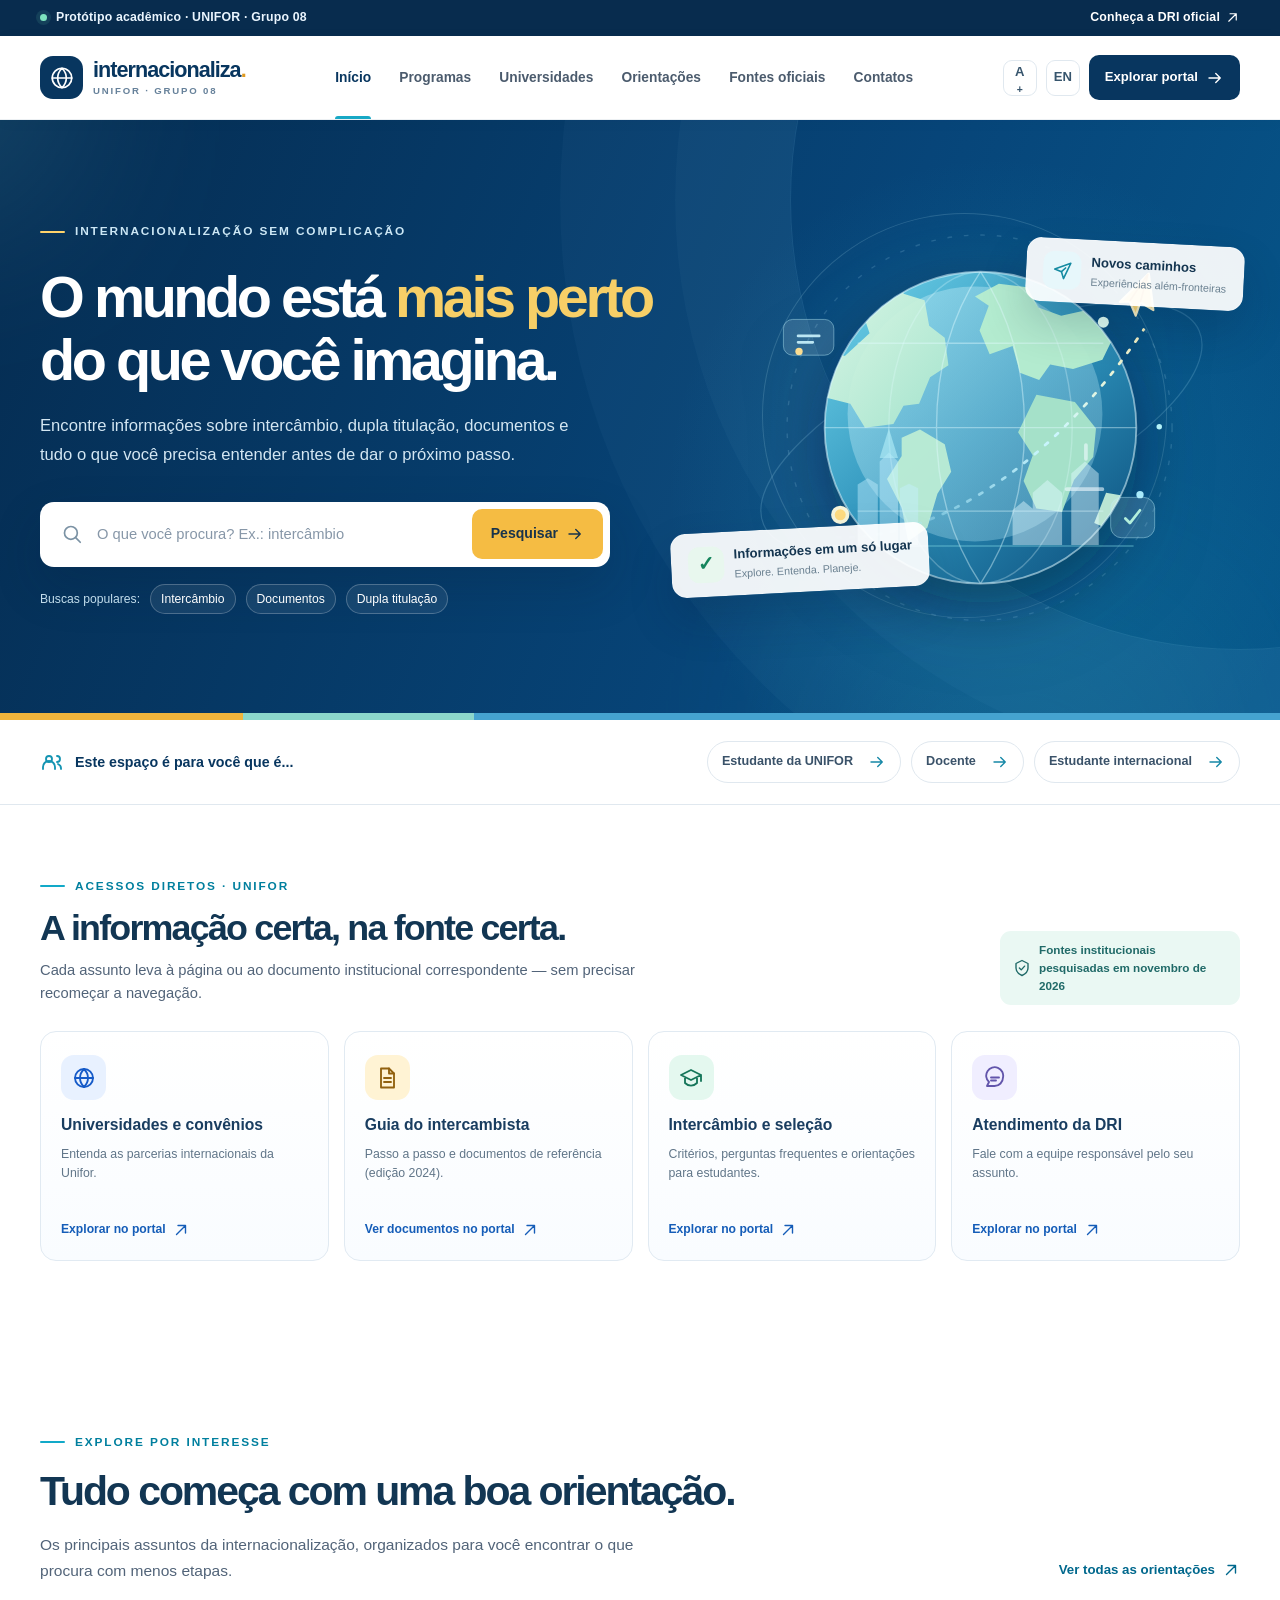
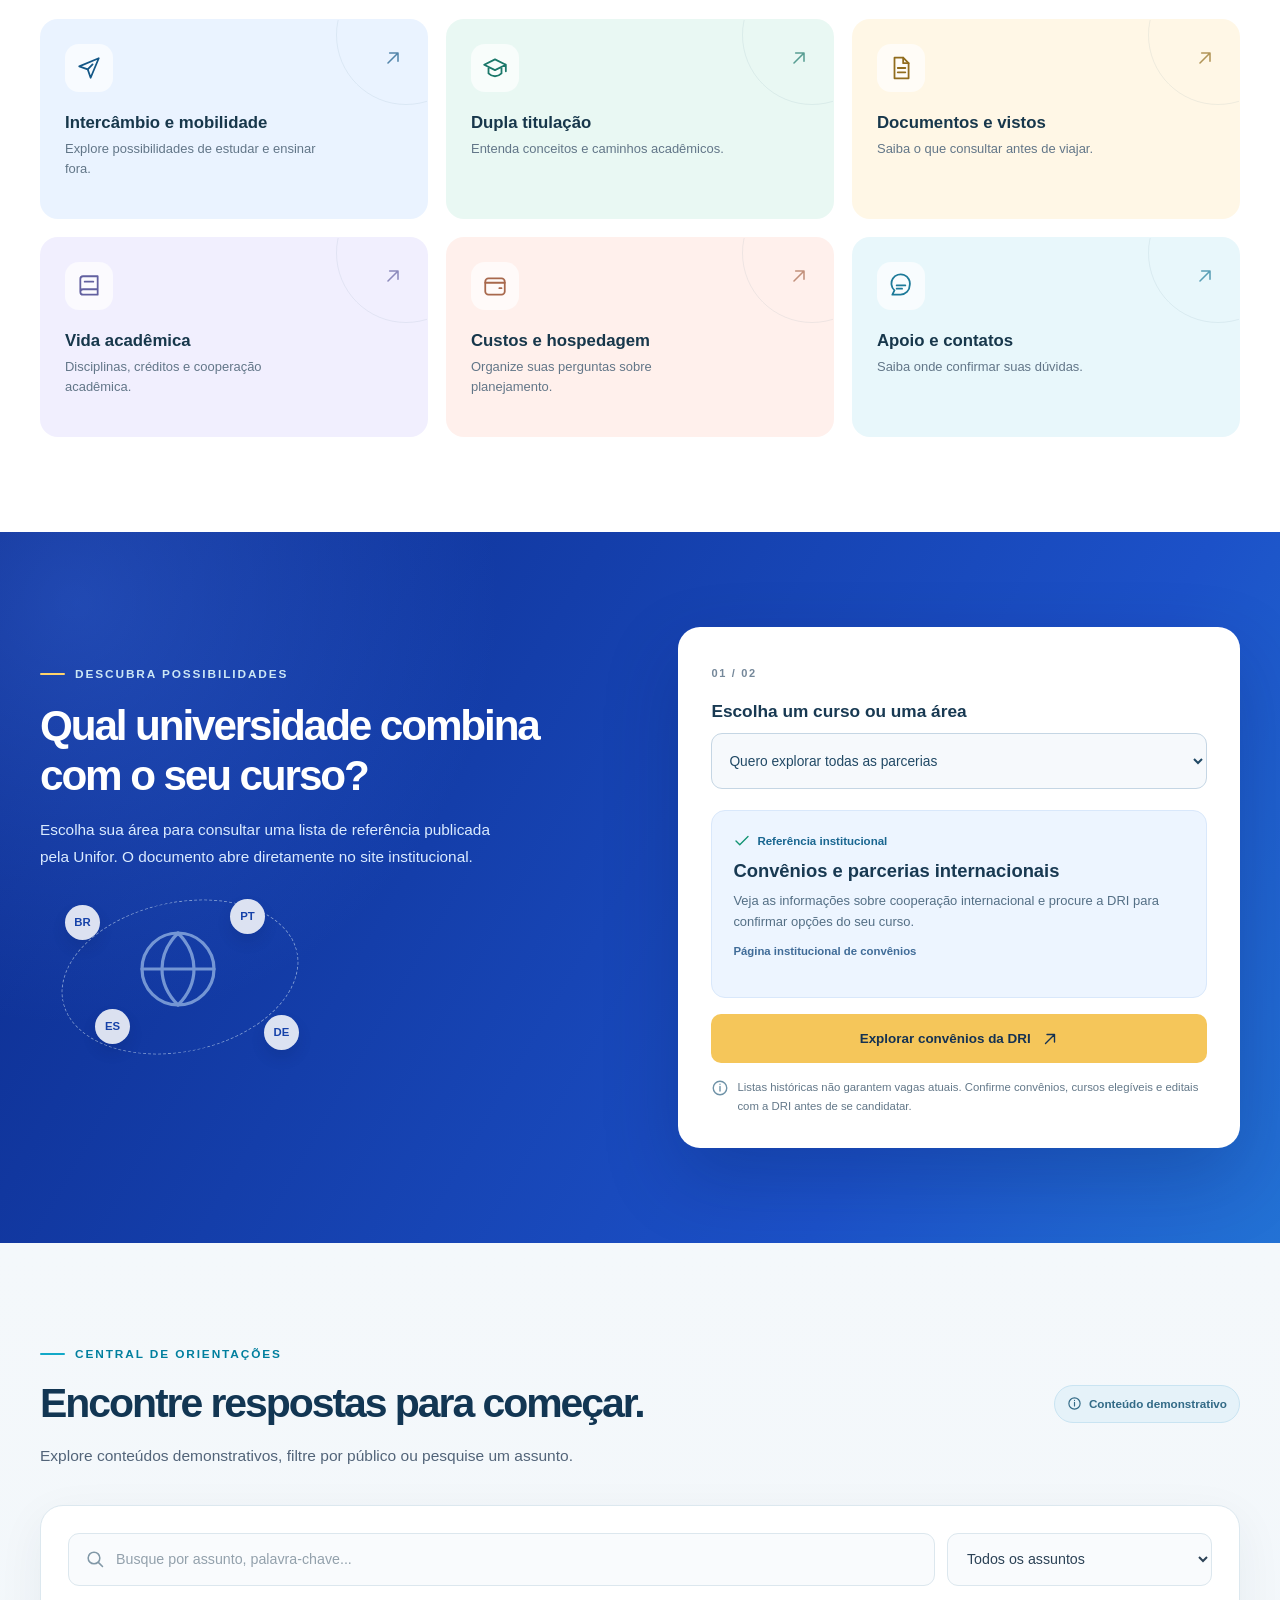
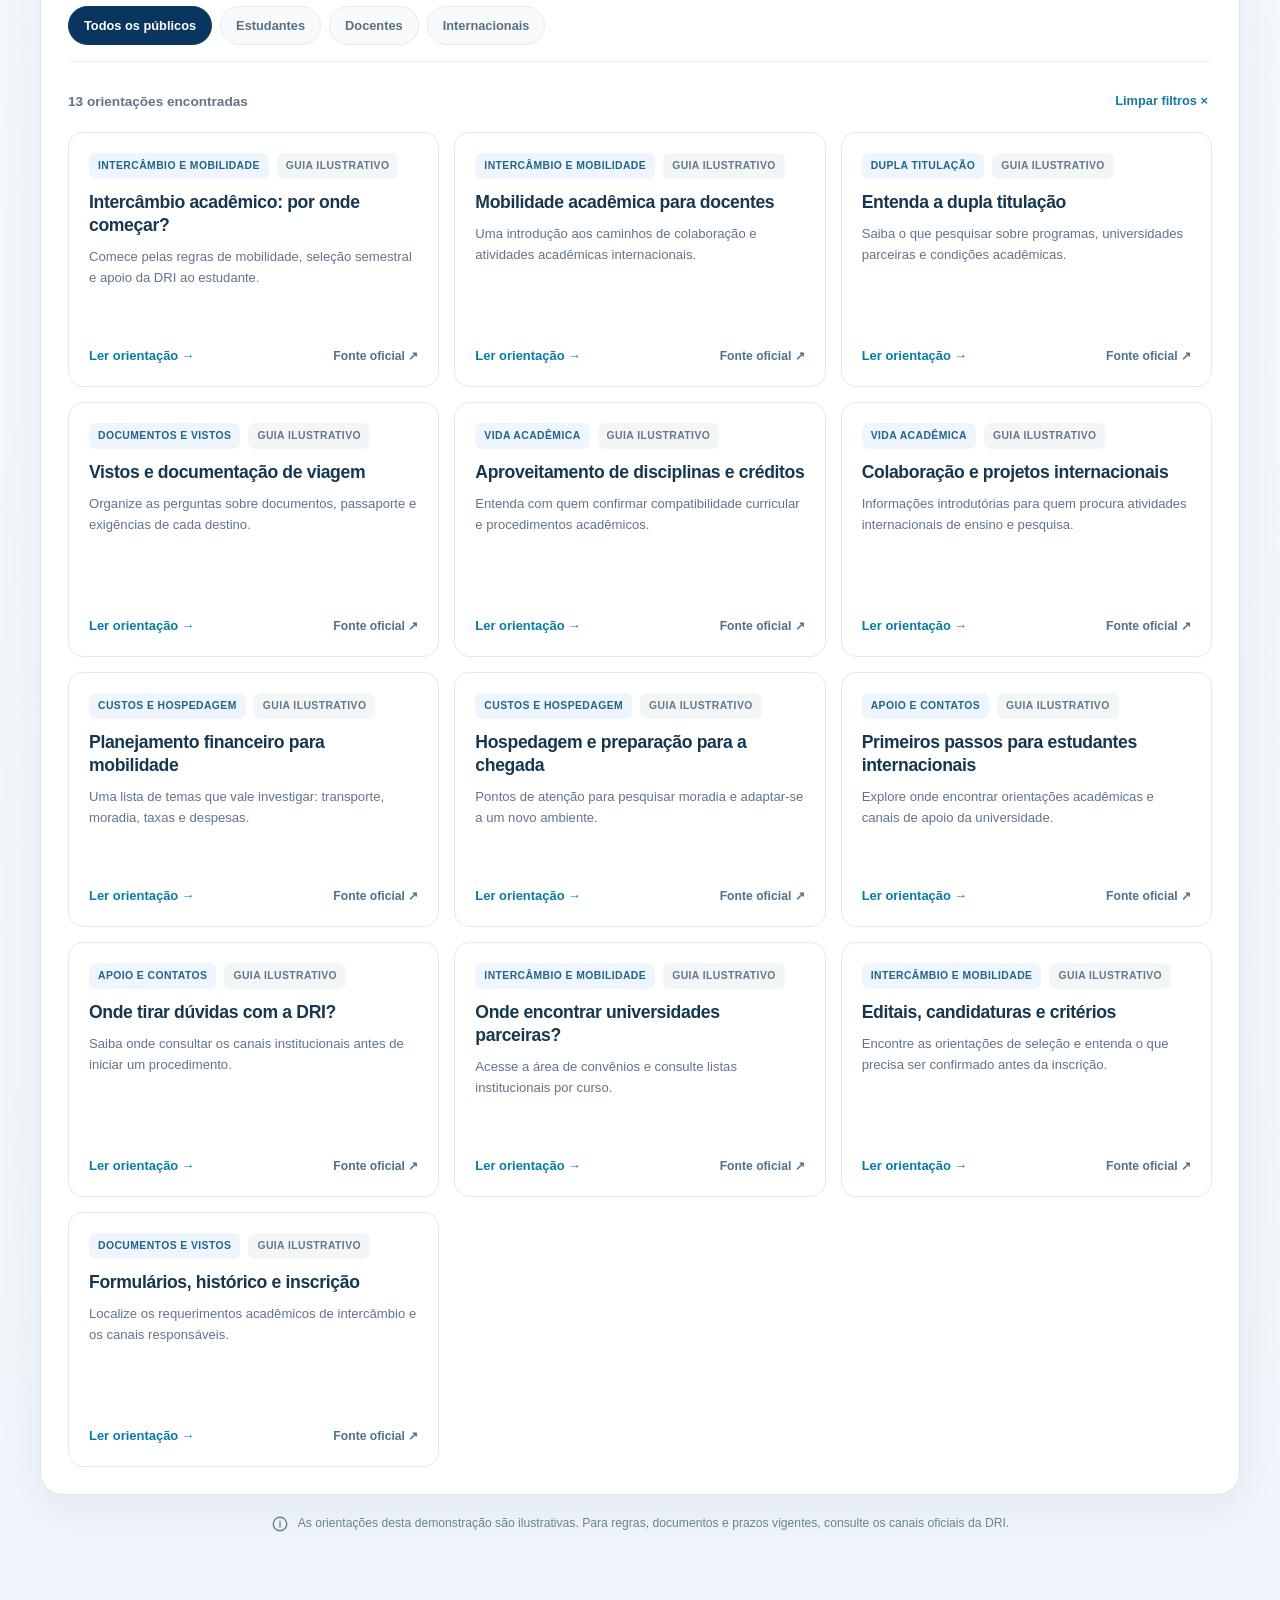
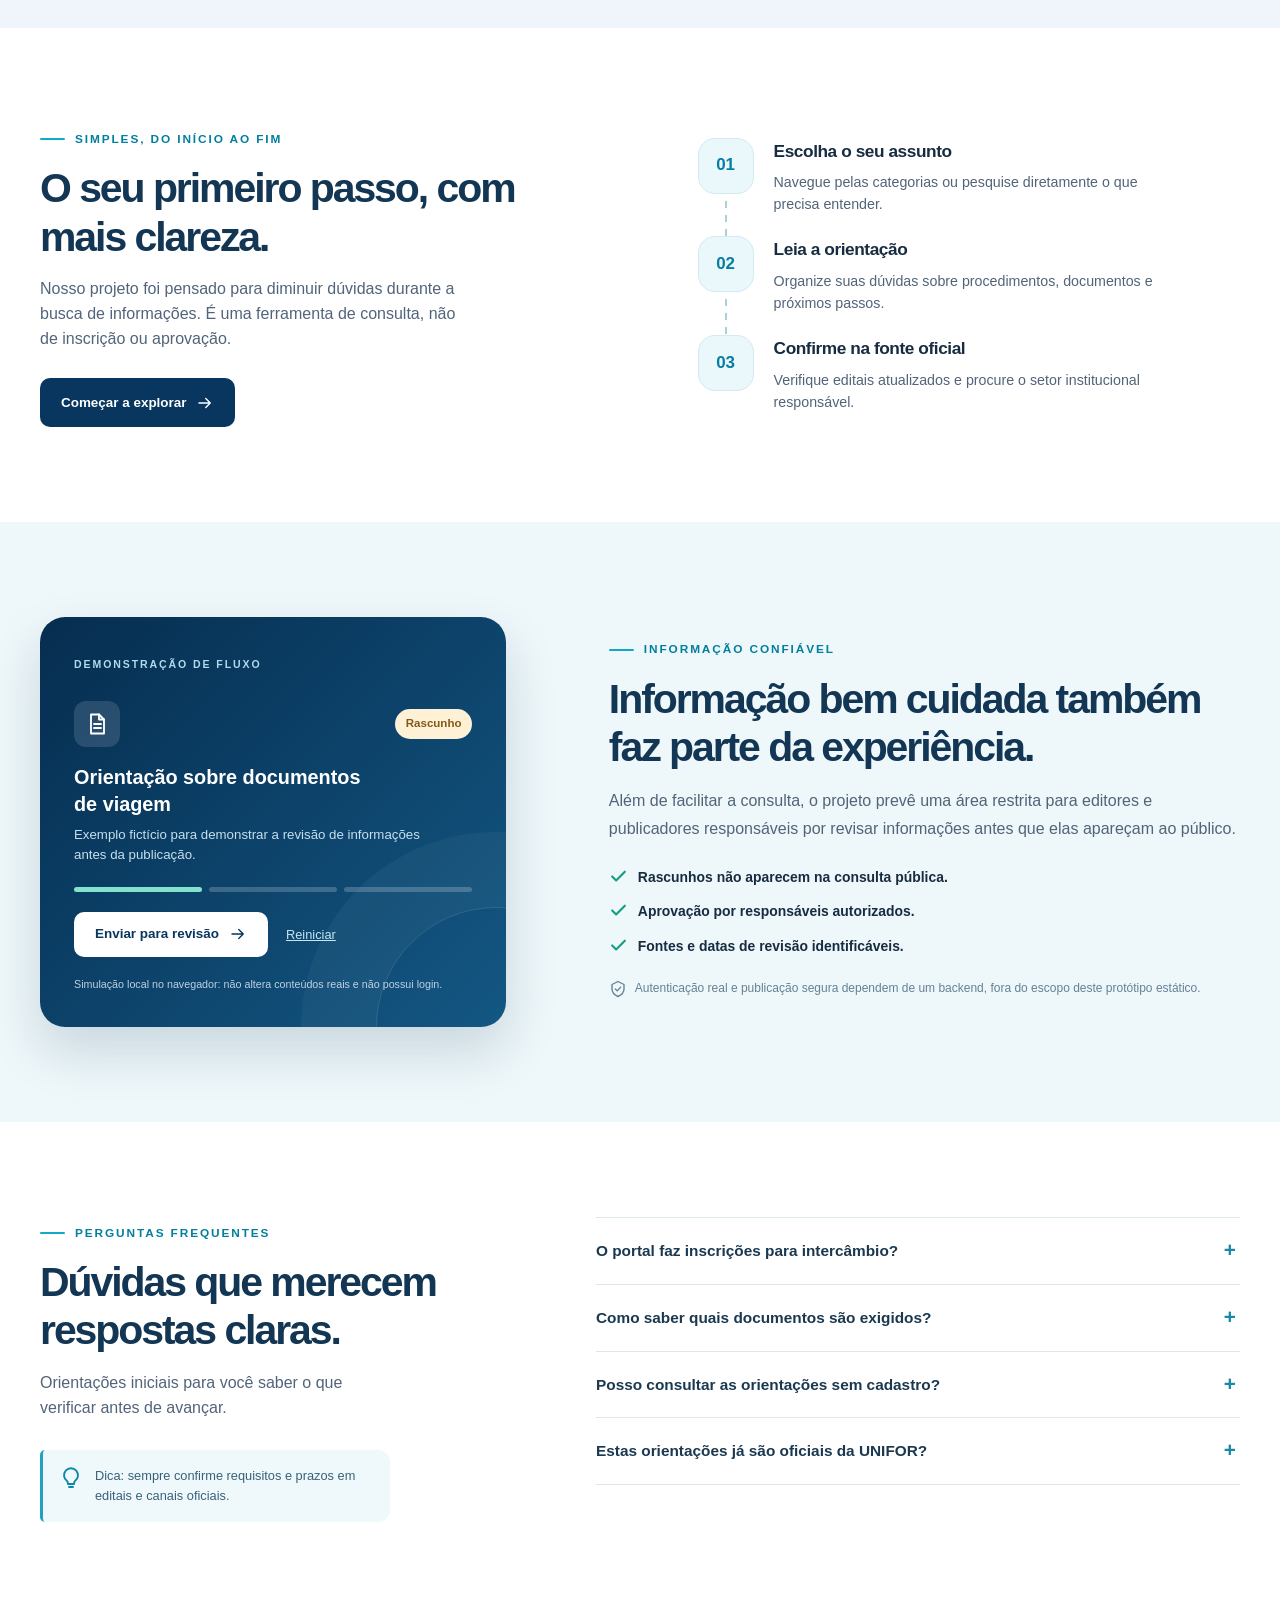
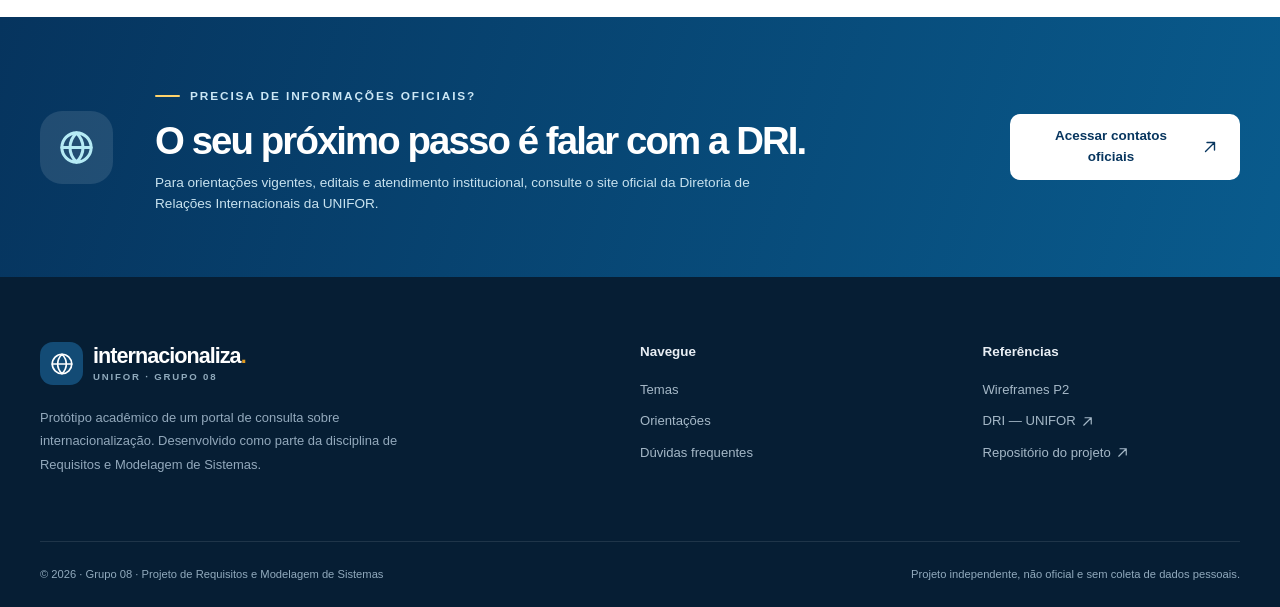
==== commit 83072bd9: "feat(p2): SRS IEEE 830, UML revisada, matriz e 14 wireframes" ====
--- a/prototipo/index.html
+++ b/prototipo/index.html
@@ -186,7 +186,7 @@
       <section class="contact-section" id="contatos" aria-labelledby="contact-title"><div class="container contact-section__inner"><div class="contact-section__orb" aria-hidden="true"><svg class="icon"><use href="#icon-globe" /></svg></div><div><div class="eyebrow eyebrow--light"><span class="eyebrow__line"></span><span data-i18n="contactEyebrow">PRECISA DE INFORMAÇÕES OFICIAIS?</span></div><h2 id="contact-title" data-i18n="contactTitle">O seu próximo passo é falar com a DRI.</h2><p data-i18n="contactDescription">Para orientações vigentes, editais e atendimento institucional, consulte o site oficial da Diretoria de Relações Internacionais da UNIFOR.</p></div><a class="btn btn--white contact-section__button" href="https://unifor.br/dri/contatos" target="_blank" rel="noopener noreferrer"><span data-i18n="contactButton">Acessar contatos oficiais</span><svg class="icon icon--small"><use href="#icon-arrow-up-right" /></svg></a></div></section>
     </main>
 
-    <footer class="site-footer"><div class="container footer-main"><div class="footer-brand"><a class="brand brand--footer" href="#inicio"><span class="brand__symbol"><svg class="icon"><use href="#icon-globe" /></svg></span><span class="brand__text"><strong>internacionaliza<span class="brand__dot">.</span></strong><small>UNIFOR · GRUPO 08</small></span></a><p data-i18n="footerDescription">Protótipo acadêmico de um portal de consulta sobre internacionalização. Desenvolvido como parte da disciplina de Requisitos e Modelagem de Sistemas.</p></div><div class="footer-links"><strong data-i18n="footerNavigate">Navegue</strong><a href="#categorias" data-i18n="navTopics">Temas</a><a href="#/orientacoes" data-i18n="navGuides">Orientações</a><a href="#duvidas" data-i18n="footerFaq">Dúvidas frequentes</a></div><div class="footer-links"><strong data-i18n="footerReferences">Referências</strong><a href="https://unifor.br/dri/inicial" target="_blank" rel="noopener noreferrer">DRI — UNIFOR <svg class="icon icon--tiny"><use href="#icon-arrow-up-right" /></svg></a><a href="https://github.com/Ruan-levi/-requisitos-20262--grupo08" target="_blank" rel="noopener noreferrer"><span data-i18n="footerRepository">Repositório do projeto</span><svg class="icon icon--tiny"><use href="#icon-arrow-up-right" /></svg></a></div></div><div class="container footer-bottom"><span>© 2026 · Grupo 08 · <span data-i18n="footerSchool">Projeto de Requisitos e Modelagem de Sistemas</span></span><span class="footer-disclaimer" data-i18n="footerDisclaimer">Projeto independente, não oficial e sem coleta de dados pessoais.</span></div></footer>
+    <footer class="site-footer"><div class="container footer-main"><div class="footer-brand"><a class="brand brand--footer" href="#inicio"><span class="brand__symbol"><svg class="icon"><use href="#icon-globe" /></svg></span><span class="brand__text"><strong>internacionaliza<span class="brand__dot">.</span></strong><small>UNIFOR · GRUPO 08</small></span></a><p data-i18n="footerDescription">Protótipo acadêmico de um portal de consulta sobre internacionalização. Desenvolvido como parte da disciplina de Requisitos e Modelagem de Sistemas.</p></div><div class="footer-links"><strong data-i18n="footerNavigate">Navegue</strong><a href="#categorias" data-i18n="navTopics">Temas</a><a href="#/orientacoes" data-i18n="navGuides">Orientações</a><a href="#duvidas" data-i18n="footerFaq">Dúvidas frequentes</a></div><div class="footer-links"><strong data-i18n="footerReferences">Referências</strong><a href="./wireframes/">Wireframes P2</a><a href="https://unifor.br/dri/inicial" target="_blank" rel="noopener noreferrer">DRI — UNIFOR <svg class="icon icon--tiny"><use href="#icon-arrow-up-right" /></svg></a><a href="https://github.com/Ruan-levi/-requisitos-20262--grupo08" target="_blank" rel="noopener noreferrer"><span data-i18n="footerRepository">Repositório do projeto</span><svg class="icon icon--tiny"><use href="#icon-arrow-up-right" /></svg></a></div></div><div class="container footer-bottom"><span>© 2026 · Grupo 08 · <span data-i18n="footerSchool">Projeto de Requisitos e Modelagem de Sistemas</span></span><span class="footer-disclaimer" data-i18n="footerDisclaimer">Projeto independente, não oficial e sem coleta de dados pessoais.</span></div></footer>
 
     <dialog id="guideDialog" class="guide-dialog" aria-labelledby="dialogTitle"><div class="guide-dialog__body"><button class="dialog-close" id="closeDialog" type="button" aria-label="Fechar orientação"><svg class="icon"><use href="#icon-close" /></svg></button><span class="dialog-kicker" id="dialogCategory"></span><h2 id="dialogTitle"></h2><p id="dialogDescription" class="dialog-intro"></p><h3 id="dialogStepsTitle" data-i18n="dialogStepsTitle">Por onde começar</h3><ol id="dialogSteps"></ol><div class="dialog-source"><span data-i18n="dialogSourceHeading">FONTE ESPECÍFICA</span><strong id="dialogSourceName"></strong><small id="dialogReviewed"></small></div><p class="dialog-notice"><svg class="icon icon--small"><use href="#icon-info" /></svg><span data-i18n="dialogNotice">Orientação ilustrativa. Confirme procedimentos e prazos nas fontes oficiais.</span></p><a href="https://unifor.br/dri/inicial" class="btn btn--navy" id="dialogOfficialLink" target="_blank" rel="noopener noreferrer"><span data-i18n="dialogOfficial">Consultar DRI oficial</span><svg class="icon icon--small"><use href="#icon-arrow-up-right" /></svg></a></div></dialog>
   </body>
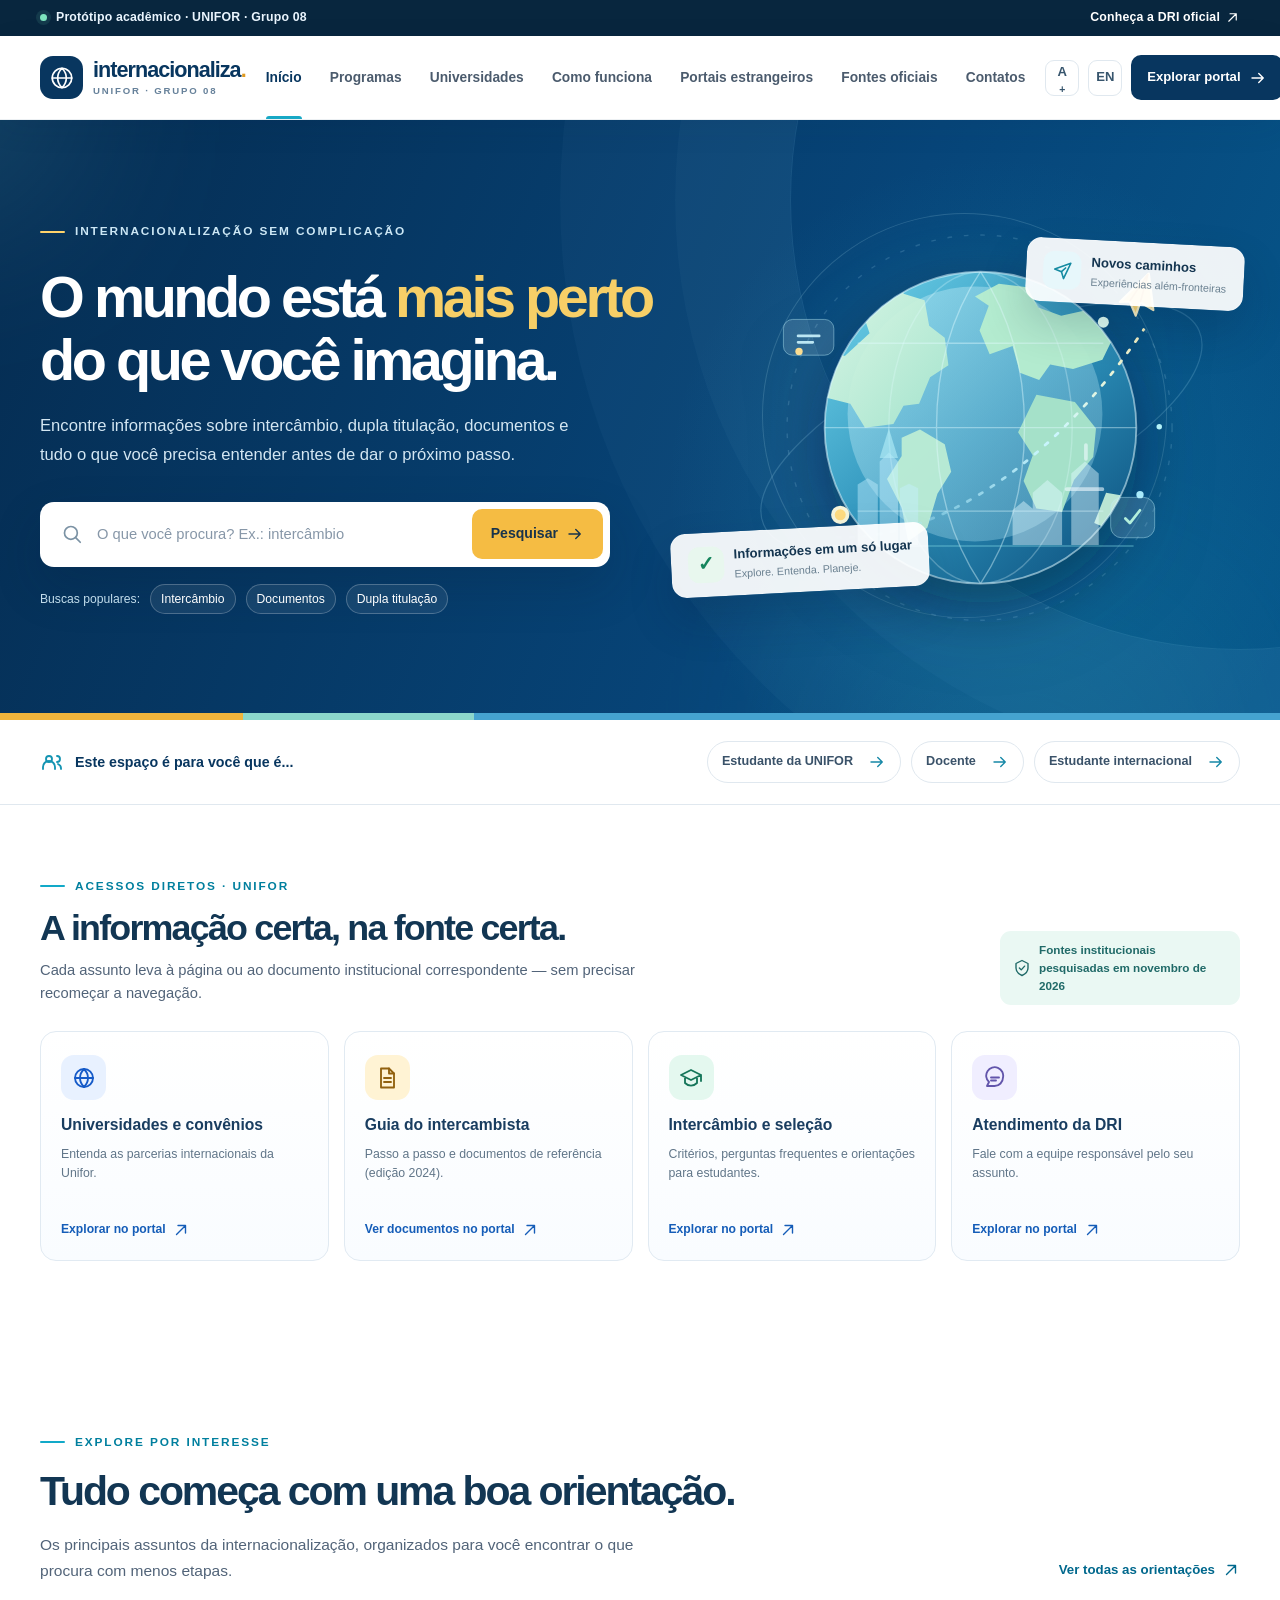
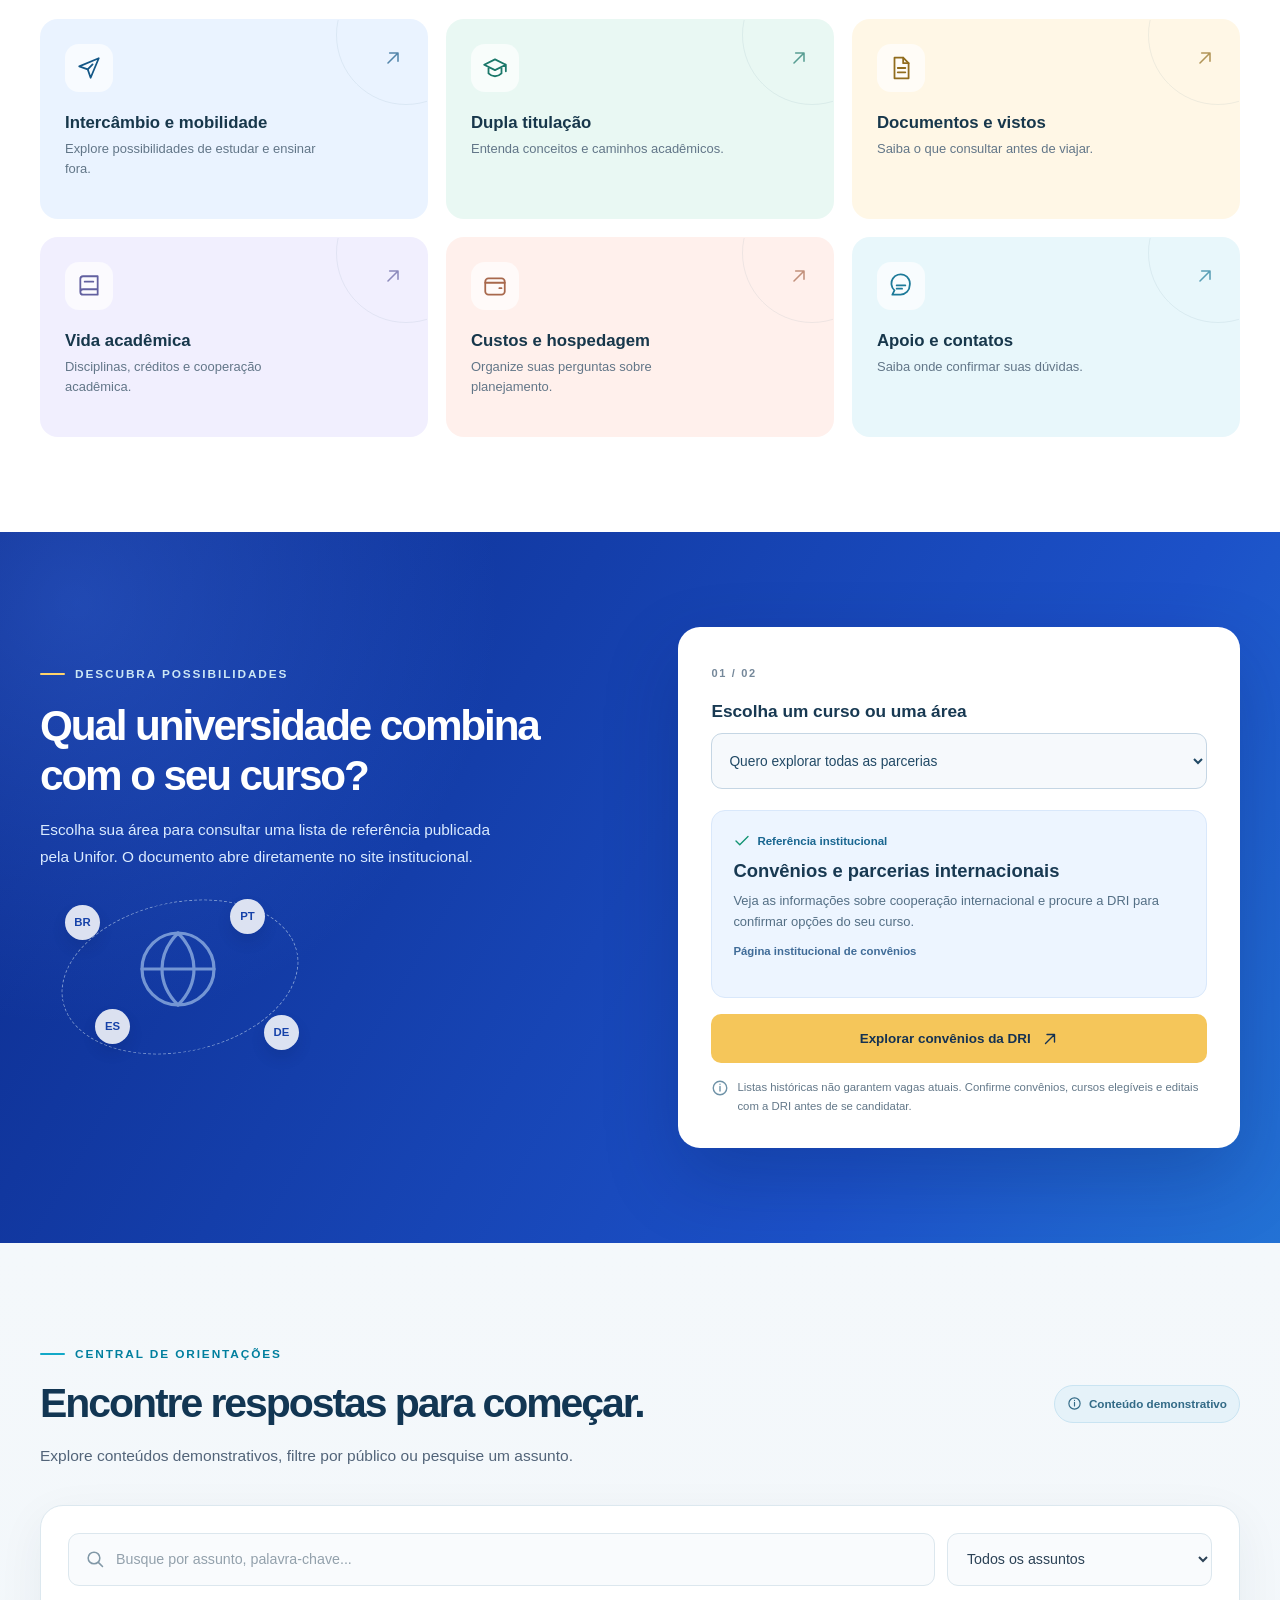
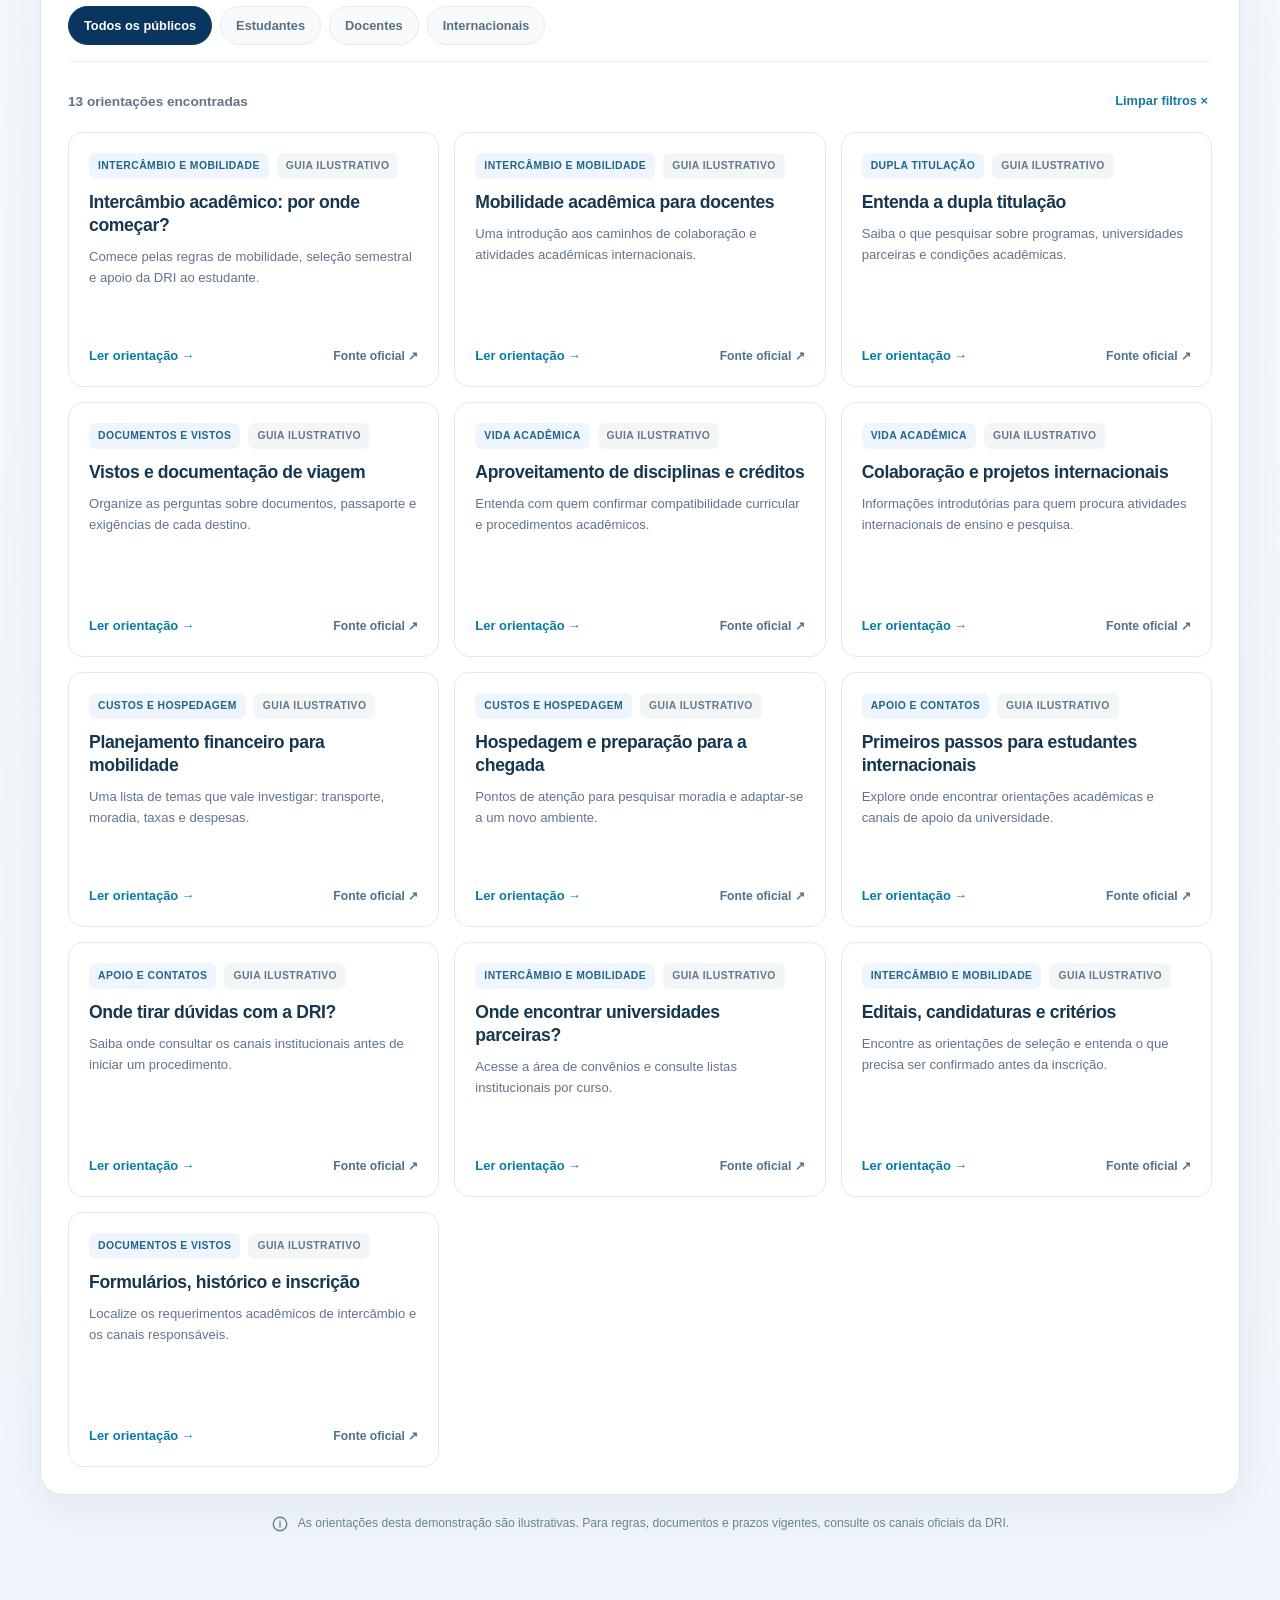
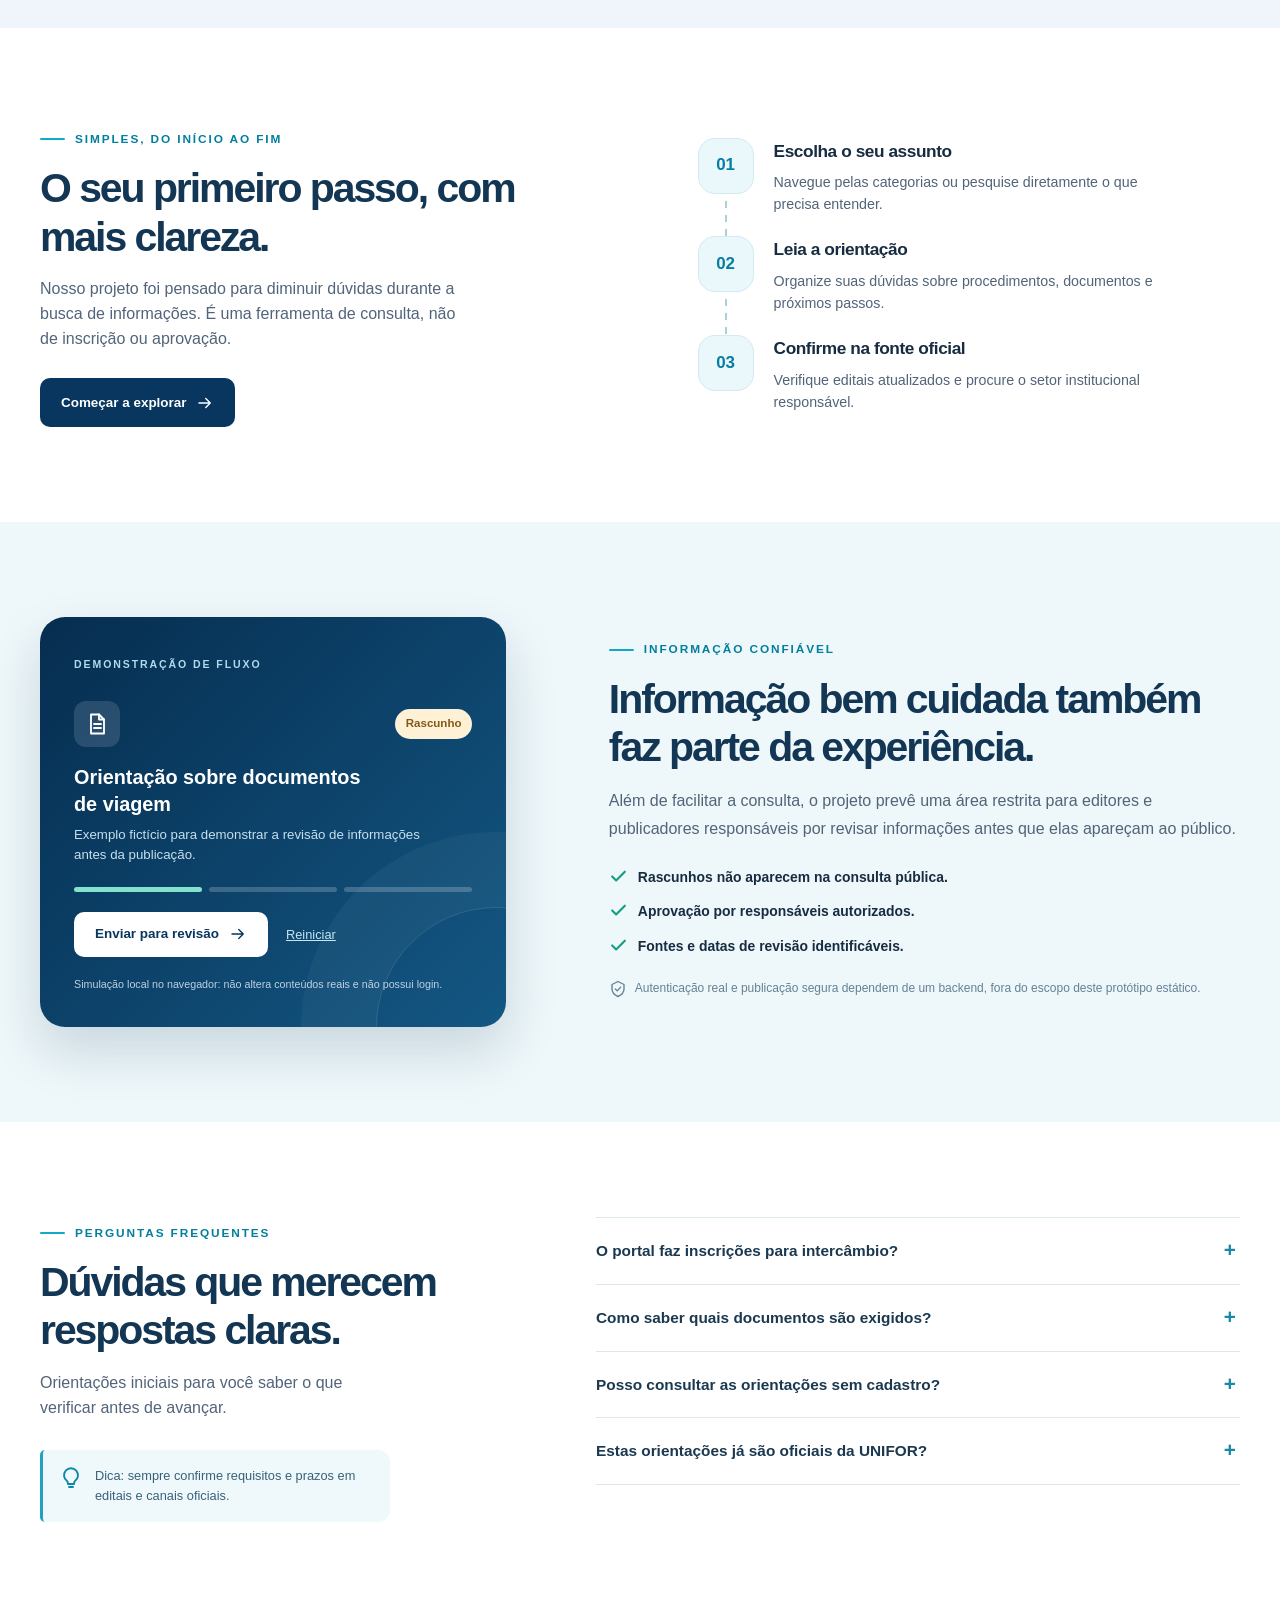
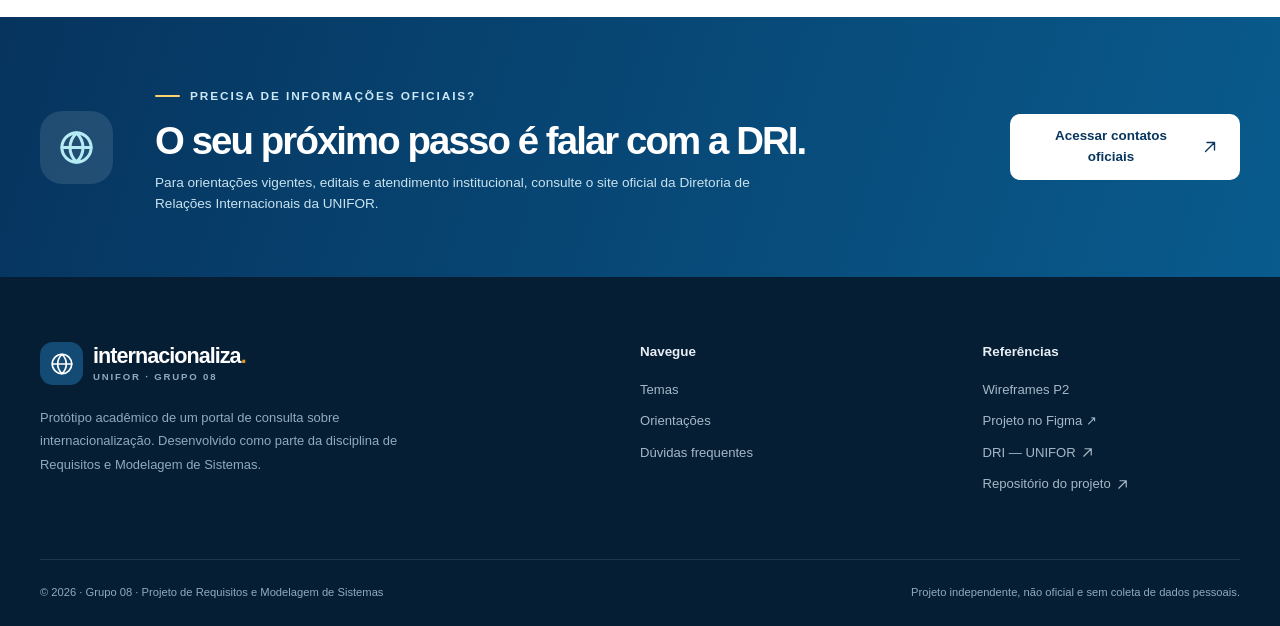
==== commit 58e2e005: "feat(ux): redesenhar portal, guiar mobilidade e integrar fontes estrangeiras ao Figma" ====
--- a/prototipo/index.html
+++ b/prototipo/index.html
@@ -9,6 +9,7 @@
     <link rel="icon" href="./assets/icone.svg" type="image/svg+xml" />
     <link rel="stylesheet" href="./style.css" />
     <link rel="stylesheet" href="./experience.css" />
+    <link rel="stylesheet" href="./redesign.css" />
     <script src="./app.js" defer></script>
     <script src="./experience.js" defer></script>
   </head>
@@ -53,14 +54,15 @@
           <a href="#inicio" class="nav-active" data-i18n="navHome">Início</a>
           <a href="#/programas" data-i18n="navPrograms">Programas</a>
           <a href="#/universidades" data-i18n="navUniversities">Universidades</a>
-          <a href="#/orientacoes" data-i18n="navGuides">Orientações</a>
+          <a href="#/processo" data-i18n="navProcess">Como funciona</a>
+          <a href="#/destinos" data-i18n="navDestinations">Portais estrangeiros</a>
           <a href="#/documentos" data-i18n="navSources">Fontes oficiais</a>
           <a href="#/contatos" data-i18n="navContact">Contatos</a>
         </nav>
         <div class="header-actions">
           <button type="button" class="header-action font-control" id="fontButton" aria-label="Aumentar tamanho do texto" aria-pressed="false" title="Aumentar texto">A<span aria-hidden="true">+</span></button>
           <button type="button" class="header-action locale-control" id="localeButton" aria-label="Switch to English" title="Alterar idioma">EN</button>
-          <a class="header-cta" href="#/orientacoes"><span data-i18n="navExplore">Explorar portal</span><svg class="icon icon--small"><use href="#icon-arrow" /></svg></a>
+          <a class="header-cta" href="#/processo"><span data-i18n="navExplore">Explorar portal</span><svg class="icon icon--small"><use href="#icon-arrow" /></svg></a>
           <button type="button" class="mobile-menu-toggle" id="menuButton" aria-expanded="false" aria-controls="menu-principal" aria-label="Abrir menu"><svg class="icon"><use href="#icon-menu" /></svg></button>
         </div>
       </div>
@@ -186,7 +188,7 @@
       <section class="contact-section" id="contatos" aria-labelledby="contact-title"><div class="container contact-section__inner"><div class="contact-section__orb" aria-hidden="true"><svg class="icon"><use href="#icon-globe" /></svg></div><div><div class="eyebrow eyebrow--light"><span class="eyebrow__line"></span><span data-i18n="contactEyebrow">PRECISA DE INFORMAÇÕES OFICIAIS?</span></div><h2 id="contact-title" data-i18n="contactTitle">O seu próximo passo é falar com a DRI.</h2><p data-i18n="contactDescription">Para orientações vigentes, editais e atendimento institucional, consulte o site oficial da Diretoria de Relações Internacionais da UNIFOR.</p></div><a class="btn btn--white contact-section__button" href="https://unifor.br/dri/contatos" target="_blank" rel="noopener noreferrer"><span data-i18n="contactButton">Acessar contatos oficiais</span><svg class="icon icon--small"><use href="#icon-arrow-up-right" /></svg></a></div></section>
     </main>
 
-    <footer class="site-footer"><div class="container footer-main"><div class="footer-brand"><a class="brand brand--footer" href="#inicio"><span class="brand__symbol"><svg class="icon"><use href="#icon-globe" /></svg></span><span class="brand__text"><strong>internacionaliza<span class="brand__dot">.</span></strong><small>UNIFOR · GRUPO 08</small></span></a><p data-i18n="footerDescription">Protótipo acadêmico de um portal de consulta sobre internacionalização. Desenvolvido como parte da disciplina de Requisitos e Modelagem de Sistemas.</p></div><div class="footer-links"><strong data-i18n="footerNavigate">Navegue</strong><a href="#categorias" data-i18n="navTopics">Temas</a><a href="#/orientacoes" data-i18n="navGuides">Orientações</a><a href="#duvidas" data-i18n="footerFaq">Dúvidas frequentes</a></div><div class="footer-links"><strong data-i18n="footerReferences">Referências</strong><a href="./wireframes/">Wireframes P2</a><a href="https://unifor.br/dri/inicial" target="_blank" rel="noopener noreferrer">DRI — UNIFOR <svg class="icon icon--tiny"><use href="#icon-arrow-up-right" /></svg></a><a href="https://github.com/Ruan-levi/-requisitos-20262--grupo08" target="_blank" rel="noopener noreferrer"><span data-i18n="footerRepository">Repositório do projeto</span><svg class="icon icon--tiny"><use href="#icon-arrow-up-right" /></svg></a></div></div><div class="container footer-bottom"><span>© 2026 · Grupo 08 · <span data-i18n="footerSchool">Projeto de Requisitos e Modelagem de Sistemas</span></span><span class="footer-disclaimer" data-i18n="footerDisclaimer">Projeto independente, não oficial e sem coleta de dados pessoais.</span></div></footer>
+    <footer class="site-footer"><div class="container footer-main"><div class="footer-brand"><a class="brand brand--footer" href="#inicio"><span class="brand__symbol"><svg class="icon"><use href="#icon-globe" /></svg></span><span class="brand__text"><strong>internacionaliza<span class="brand__dot">.</span></strong><small>UNIFOR · GRUPO 08</small></span></a><p data-i18n="footerDescription">Protótipo acadêmico de um portal de consulta sobre internacionalização. Desenvolvido como parte da disciplina de Requisitos e Modelagem de Sistemas.</p></div><div class="footer-links"><strong data-i18n="footerNavigate">Navegue</strong><a href="#categorias" data-i18n="navTopics">Temas</a><a href="#/orientacoes" data-i18n="navGuides">Orientações</a><a href="#duvidas" data-i18n="footerFaq">Dúvidas frequentes</a></div><div class="footer-links"><strong data-i18n="footerReferences">Referências</strong><a href="./wireframes/">Wireframes P2</a><a href="https://www.figma.com/design/wINNQ9DbvhYKjjxyRV2lYc" target="_blank" rel="noopener noreferrer">Projeto no Figma ↗</a><a href="https://unifor.br/dri/inicial" target="_blank" rel="noopener noreferrer">DRI — UNIFOR <svg class="icon icon--tiny"><use href="#icon-arrow-up-right" /></svg></a><a href="https://github.com/Ruan-levi/-requisitos-20262--grupo08" target="_blank" rel="noopener noreferrer"><span data-i18n="footerRepository">Repositório do projeto</span><svg class="icon icon--tiny"><use href="#icon-arrow-up-right" /></svg></a></div></div><div class="container footer-bottom"><span>© 2026 · Grupo 08 · <span data-i18n="footerSchool">Projeto de Requisitos e Modelagem de Sistemas</span></span><span class="footer-disclaimer" data-i18n="footerDisclaimer">Projeto independente, não oficial e sem coleta de dados pessoais.</span></div></footer>
 
     <dialog id="guideDialog" class="guide-dialog" aria-labelledby="dialogTitle"><div class="guide-dialog__body"><button class="dialog-close" id="closeDialog" type="button" aria-label="Fechar orientação"><svg class="icon"><use href="#icon-close" /></svg></button><span class="dialog-kicker" id="dialogCategory"></span><h2 id="dialogTitle"></h2><p id="dialogDescription" class="dialog-intro"></p><h3 id="dialogStepsTitle" data-i18n="dialogStepsTitle">Por onde começar</h3><ol id="dialogSteps"></ol><div class="dialog-source"><span data-i18n="dialogSourceHeading">FONTE ESPECÍFICA</span><strong id="dialogSourceName"></strong><small id="dialogReviewed"></small></div><p class="dialog-notice"><svg class="icon icon--small"><use href="#icon-info" /></svg><span data-i18n="dialogNotice">Orientação ilustrativa. Confirme procedimentos e prazos nas fontes oficiais.</span></p><a href="https://unifor.br/dri/inicial" class="btn btn--navy" id="dialogOfficialLink" target="_blank" rel="noopener noreferrer"><span data-i18n="dialogOfficial">Consultar DRI oficial</span><svg class="icon icon--small"><use href="#icon-arrow-up-right" /></svg></a></div></dialog>
   </body>
--- a/prototipo/redesign.css
+++ b/prototipo/redesign.css
@@ -0,0 +1,161 @@
+/* Redesign da experiência, novembro/2026: calma, orientação por tarefas, contraste e menos ruído. */
+:root{--v3-ink:#12324b;--v3-navy:#0c2d49;--v3-blue:#155b98;--v3-teal:#167e82;--v3-lime:#e3f5e8;--v3-tint:#f5f8fc;--v3-gold:#ffde9e}
+body{font-family:"Segoe UI",Arial,sans-serif;-webkit-font-smoothing:antialiased}
+.top-strip{background:#08263e}
+.site-header{background:#fff;box-shadow:0 8px 32px rgba(20,47,76,.07)}
+.site-header .main-nav a{font-weight:700}
+.site-header .main-nav a:hover{color:#0e6e84}
+.brand__text strong{letter-spacing:-.045em}
+.portal-workspace{
+  --xp-navy:#0b314e;--xp-blue:#11648c;--xp-indigo:#125872;--xp-muted:#637c8d;--xp-border:#e0e8ee;
+  --xp-bg:#f6f9fb;
+  font-family:"Segoe UI",Arial,sans-serif;
+  color:#1a344a;
+  background:radial-gradient(ellipse 65% 25% at 100% 0%,#e7f5f8 0,transparent 100%),linear-gradient(#f7fafc,#f3f7fa);
+  padding:30px 0 92px;
+}
+.xp-shell{width:min(1410px,calc(100% - 56px))}
+.xp-workspace{grid-template-columns:225px minmax(0,1fr);gap:30px}
+.xp-sidenav{
+  border:1px solid #e1eaf0;
+  border-radius:21px;
+  padding:14px;
+  box-shadow:0 12px 36px rgba(15,51,73,.06);
+  top:106px;
+}
+.xp-sidenav-brand{
+  min-height:68px;line-height:1.45;
+  color:#123852;
+  font-weight:800;letter-spacing:-.025em
+}
+.xp-sidenav>a{border-radius:12px;color:#526e83;font-weight:720;padding:10px 11px;transition:transform .16s,background .16s,color .16s}
+.xp-sidenav>a:hover{transform:translateX(3px);background:#edf5f8;color:#12647d}
+.xp-sidenav>a.is-active{background:#0e425e;box-shadow:none;color:#fff}
+.xp-nav-dot{background:#b8cbd6}
+.xp-hero{
+  background:linear-gradient(124deg,#092d4b 0%,#124668 57%,#146f78 100%);
+  min-height:252px;gap:24px;
+  border-radius:25px;
+  padding:42px 46px;
+  box-shadow:0 17px 40px rgba(6,50,75,.16);
+}
+.xp-hero::before{
+  content:"";position:absolute;right:10%;top:-118px;width:310px;height:310px;border:1px solid rgba(234,248,255,.18);
+  border-radius:50%;box-shadow:0 0 0 43px rgba(235,248,255,.035),0 0 0 87px rgba(235,248,255,.025);
+  pointer-events:none
+}
+.xp-hero::after{right:-55px;top:10px;border:1px solid rgba(255,255,255,.14);box-shadow:none}
+.xp-hero h1{font-size:clamp(2rem,3.2vw,3.15rem);line-height:1.13;letter-spacing:-.048em;font-weight:800;max-width:780px}
+.xp-hero p{max-width:650px;color:#d9eaf0;font-size:1rem;line-height:1.72}
+.xp-hero .xp-kicker{color:#9df3df}
+.xp-btn{
+  border-radius:11px;
+  border-color:#cbdce3;
+  font-size:.84rem;
+  font-weight:780;
+  min-height:45px;
+  transition:transform .15s,background .15s,border .15s
+}
+.xp-btn:hover{transform:translateY(-1px)}
+.xp-btn--primary{background:#0a617f;border-color:#0a617f;color:white}
+.xp-btn--primary:hover{background:#084c69}
+.xp-btn--gold{background:#fbe1a6;border-color:#fbe1a6;color:#173e4b}
+.xp-btn--gold:hover{background:#fff0c4}
+.xp-section-head{margin:34px 0 17px}
+.xp-section-head h2{color:#15344b;letter-spacing:-.035em;font-size:clamp(1.4rem,2.15vw,1.85rem)}
+.xp-section-head p{color:#667f8f}
+.xp-card{
+  border:1px solid #dfe9ee;
+  border-radius:19px;gap:13px;
+  background:#fff;
+  box-shadow:0 4px 18px rgba(18,52,73,.04);
+  padding:25px;
+}
+.xp-card--link:hover,.xp-destination-card:hover{
+  border-color:#a5d5d6;box-shadow:0 14px 30px rgba(22,80,104,.11);
+  transform:translateY(-4px)
+}
+.xp-card h3{font-size:1.08rem;color:#183d57}
+.xp-card p{color:#617a8a;font-size:.87rem;line-height:1.69}
+.xp-card-icon{background:#eaf6f6;color:#0d6c78;width:49px;height:49px;border-radius:13px}
+.xp-card-link{color:#0d6478}
+.xp-statbar span{border:1px solid #e1ebf1;background:#fff;border-radius:14px}
+.xp-statbar strong{color:#0c6679}
+.xp-paper,.xp-sidebar-card{border-color:#e0e9ee;box-shadow:0 8px 27px rgba(13,54,81,.045)}
+.xp-paper h2,.xp-sidebar-card h3{color:#13394d}
+.xp-source,.xp-resource-link{background:#f5fafb;border-color:#d7e6e9;color:#145f7e}
+.xp-source:hover,.xp-resource-link:hover{background:#e9f6f6;border-color:#a2d0d0}
+.xp-sidenav-tip{border-color:#e1eaf1}
+.xp-disclaimer{background:#f0f6f8;border-color:#dbe9ed;color:#496b7c}
+.xp-disclaimer--soft{background:#fff9e9;border-color:#ecdca9;color:#735f2f}
+.xp-faq summary{color:#194965}
+.xp-filterbar{border-color:#e0e9ee}
+.xp-filterbar input:focus,.xp-filterbar select:focus{border-color:#1a8190;box-shadow:0 0 0 3px rgba(26,129,144,.17)}
+.xp-mini:hover{border-color:#9acacd}
+.xp-uni-card{border-color:#dce8ec}
+.xp-uni-footer a{color:#13687b}
+.xp-document-row .xp-source{font-size:.77rem}
+.xp-doc-navigation button[aria-selected="true"]{background:#0e6379;border-color:#0e6379}
+.xp-plan-form select:focus{border-color:#1a8190;box-shadow:0 0 0 3px rgba(26,129,144,.14)}
+.xp-eyebrow{display:block;color:#126e7d;font-weight:850;letter-spacing:.13em;text-transform:uppercase;font-size:.71rem}
+.xp-journey-panel{
+  display:grid;grid-template-columns:minmax(230px,.95fr) minmax(0,1.35fr);gap:35px;align-items:center;
+  padding:29px 32px;border:1px solid #dae8ec;border-radius:20px;background:#fff;
+  box-shadow:0 8px 29px rgba(8,54,76,.04);margin:0 0 23px
+}
+.xp-journey-panel__intro h2{font-size:1.45rem;letter-spacing:-.04em;color:#163d56;margin:9px 0}
+.xp-journey-panel__intro p{line-height:1.65;color:#617b89;font-size:.86rem;margin:0 0 17px}
+.xp-journey-steps{display:grid;grid-template-columns:repeat(4,minmax(0,1fr));gap:8px}
+.xp-journey-step{min-width:0;display:flex;flex-direction:column;gap:7px;padding:13px 10px;border-radius:13px;background:#f2f8f8;border:1px solid #dcebec}
+.xp-journey-step>span{width:34px;height:34px;display:grid;place-items:center;border-radius:11px;background:#0c5069;color:white;font-size:.74rem;font-weight:850}
+.xp-journey-step strong{color:#173b54;font-size:.9rem}
+.xp-journey-step small{color:#6a7e88;font-size:.7rem;line-height:1.6}
+.xp-destinations-invite{margin:25px 0}
+.xp-destination-card{
+  display:flex;flex-direction:column;gap:14px;align-items:flex-start;background:#fff;border-radius:19px;
+  border:1px solid #dae7ed;padding:24px;min-width:0;
+  box-shadow:0 9px 26px rgba(14,52,79,.055);
+  transition:transform .18s,box-shadow .18s,border .18s
+}
+.xp-destination-card__top{display:flex;justify-content:space-between;align-items:center;width:100%;gap:10px}
+.xp-destination-flag{font-size:1.85rem;background:#f3f7fa;border-radius:12px;width:52px;height:52px;display:grid;place-items:center}
+.xp-destination-card h3{margin:0;color:#163e58;font-size:1.12rem;line-height:1.35}
+.xp-destination-card p{font-size:.84rem;color:#597486;line-height:1.68;margin:0;flex:1}
+.xp-destination-tags{display:flex;flex-wrap:wrap;gap:6px}
+.xp-destination-tags .xp-pill{font-size:.65rem;background:#eef5f8;color:#326a7d}
+.xp-destination-card .xp-btn{margin-top:6px}
+.xp-resource-link{
+  display:flex;align-items:center;justify-content:space-between;gap:14px;
+  border-radius:12px;border:1px solid #dbe9e9;padding:14px 14px;line-height:1.4;
+}
+.xp-resource-link__text{display:flex;flex-direction:column;gap:3px;min-width:0}
+.xp-resource-link strong{color:#16566b;font-size:.82rem;line-height:1.45}
+.xp-resource-link small{color:#7b919f;font-size:.7rem;word-break:break-all;font-weight:500}
+.xp-resource-link>span:last-child{color:#13677c;font-size:1.15rem}
+.xp-sidebar-card .xp-resource-link{width:100%}
+.xp-education{
+  background:linear-gradient(120deg,#e8f5f2,#f9fcff);
+  border:1px solid #cce8df;padding:26px 29px;
+  display:flex;align-items:center;justify-content:space-between;gap:22px
+}
+.xp-education>div{max-width:600px}
+.xp-education h2{margin:9px 0;color:#1b4d56}
+.xp-education p{margin:0;font-size:.85rem;line-height:1.75;color:#597987}
+.xp-education>.xp-resource-link{max-width:320px;min-width:235px;background:white}
+.xp-mini-path{display:flex;align-items:center;justify-content:space-between;gap:25px;padding:20px 24px;background:#eaf6f6;border:1px solid #c7e2e3;border-radius:16px;margin:17px 0 22px}
+.xp-mini-path strong{font-size:.95rem;color:#0f4d68}
+.xp-mini-path p{margin:6px 0 0;line-height:1.5;color:#537987;font-size:.83rem}
+.xp-mini-path .xp-btn{flex:none}
+.xp-process-list{display:flex;flex-direction:column;gap:13px;margin:15px 0 26px}
+.xp-process-item{display:flex;gap:24px;align-items:flex-start;padding:25px 29px;background:white;border:1px solid #dfe9ee;border-radius:18px;box-shadow:0 5px 18px rgba(10,60,80,.04)}
+.xp-process-number{width:54px;height:54px;flex:none;border-radius:15px;background:#e6f4f1;color:#0e6881;display:grid;place-items:center;font-weight:850;font-size:1.1rem}
+.xp-process-item h2{font-size:1.17rem;margin:0;color:#183f57;letter-spacing:-.02em}
+.xp-process-item p{font-size:.86rem;line-height:1.65;color:#5e7888;margin:8px 0 13px}
+.xp-process-last p{line-height:1.75;color:#5e7586}
+.xp-source-journey{display:flex;align-items:center;gap:12px;flex-wrap:wrap;padding:18px;background:#ecf7f6;border-radius:13px;color:#0e6672;font-size:.79rem;font-weight:750}
+.xp-education .xp-source-journey{margin:0}
+@media(max-width:1200px){.xp-journey-panel{grid-template-columns:1fr}.xp-journey-panel__intro{max-width:680px}.xp-education{flex-direction:column;align-items:flex-start}.xp-education>.xp-resource-link{max-width:none;width:100%}}
+@media(max-width:900px){.xp-workspace{grid-template-columns:1fr}.xp-sidenav{position:relative;top:auto;flex-direction:row;overflow-x:auto;flex-wrap:nowrap;white-space:nowrap}.xp-sidenav-brand,.xp-sidenav-tip{display:none}.xp-sidenav>a:hover{transform:none}.xp-shell{width:calc(100% - 32px)}}
+@media(max-width:670px){.xp-journey-panel{padding:24px 19px;gap:20px}.xp-journey-steps{grid-template-columns:repeat(2,minmax(0,1fr))}.xp-mini-path{flex-direction:column;align-items:stretch}.xp-mini-path .xp-btn{width:100%}.xp-process-item{padding:20px 18px;gap:14px}.xp-process-number{width:40px;height:40px;font-size:.85rem}.xp-destination-card{padding:20px}.xp-hero{padding:28px 24px;border-radius:18px;min-height:210px}.xp-education{padding:21px}.xp-card{padding:21px}}
+@media print{.xp-hero{background:#e9f4f5;color:#18344e;box-shadow:none}.xp-hero h1,.xp-hero p{color:#18344e}.xp-resource-link{border-color:#ddd;page-break-inside:avoid}.xp-process-item{break-inside:avoid;box-shadow:none}}
+@media(prefers-reduced-motion:reduce){.xp-destination-card,.xp-btn,.xp-sidenav>a{transition:none!important}}
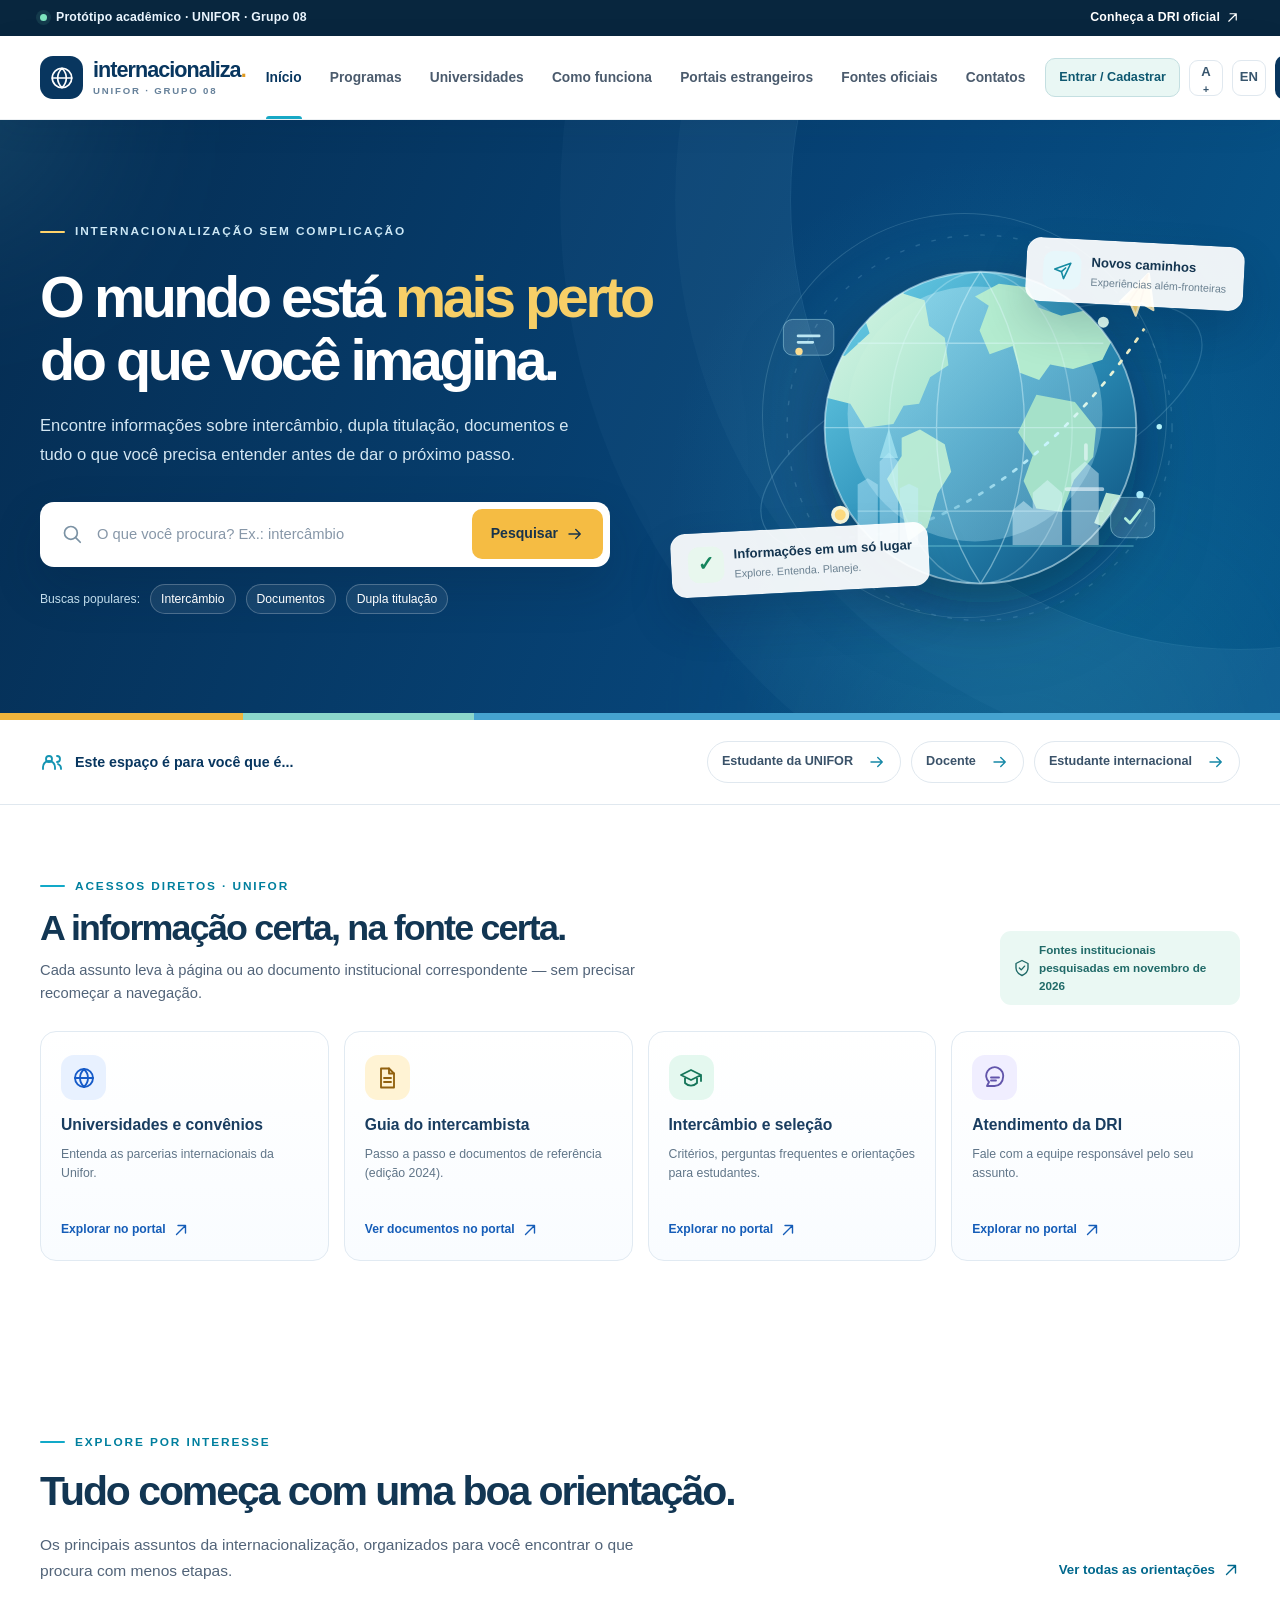
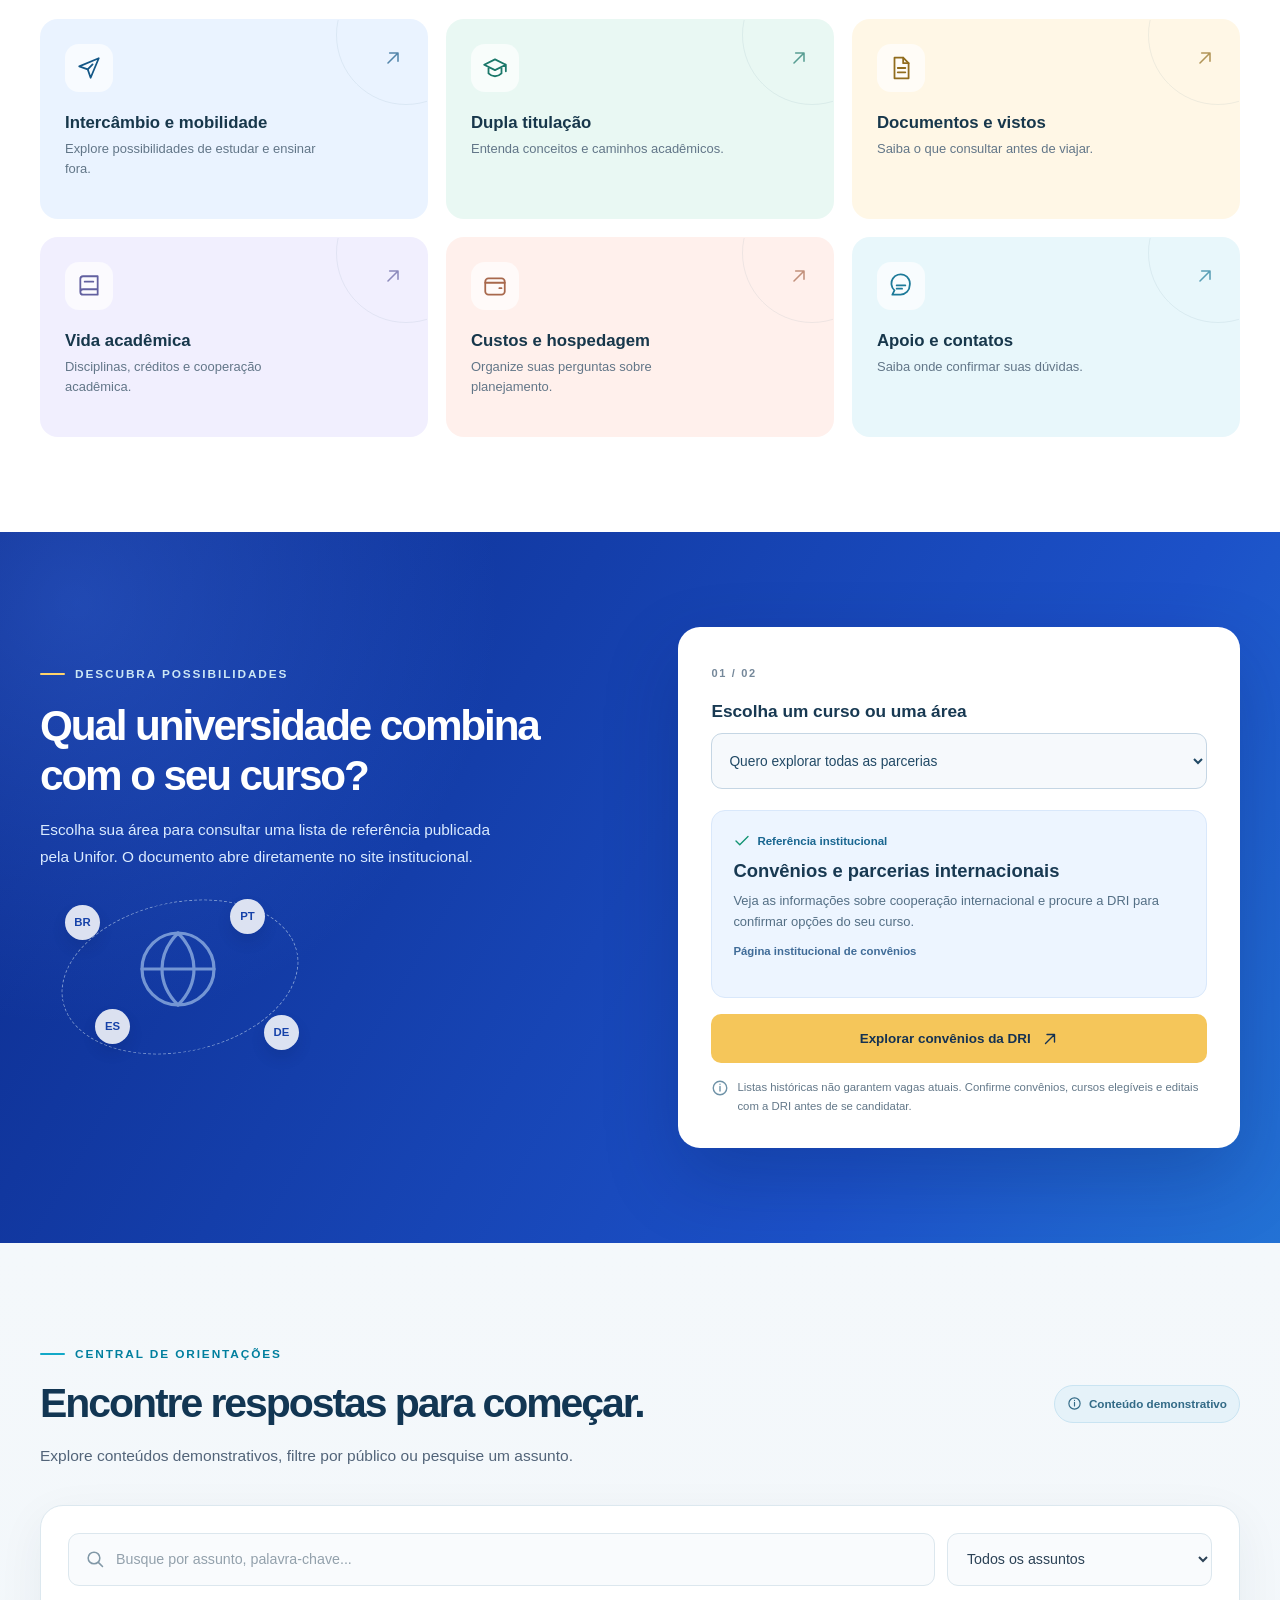
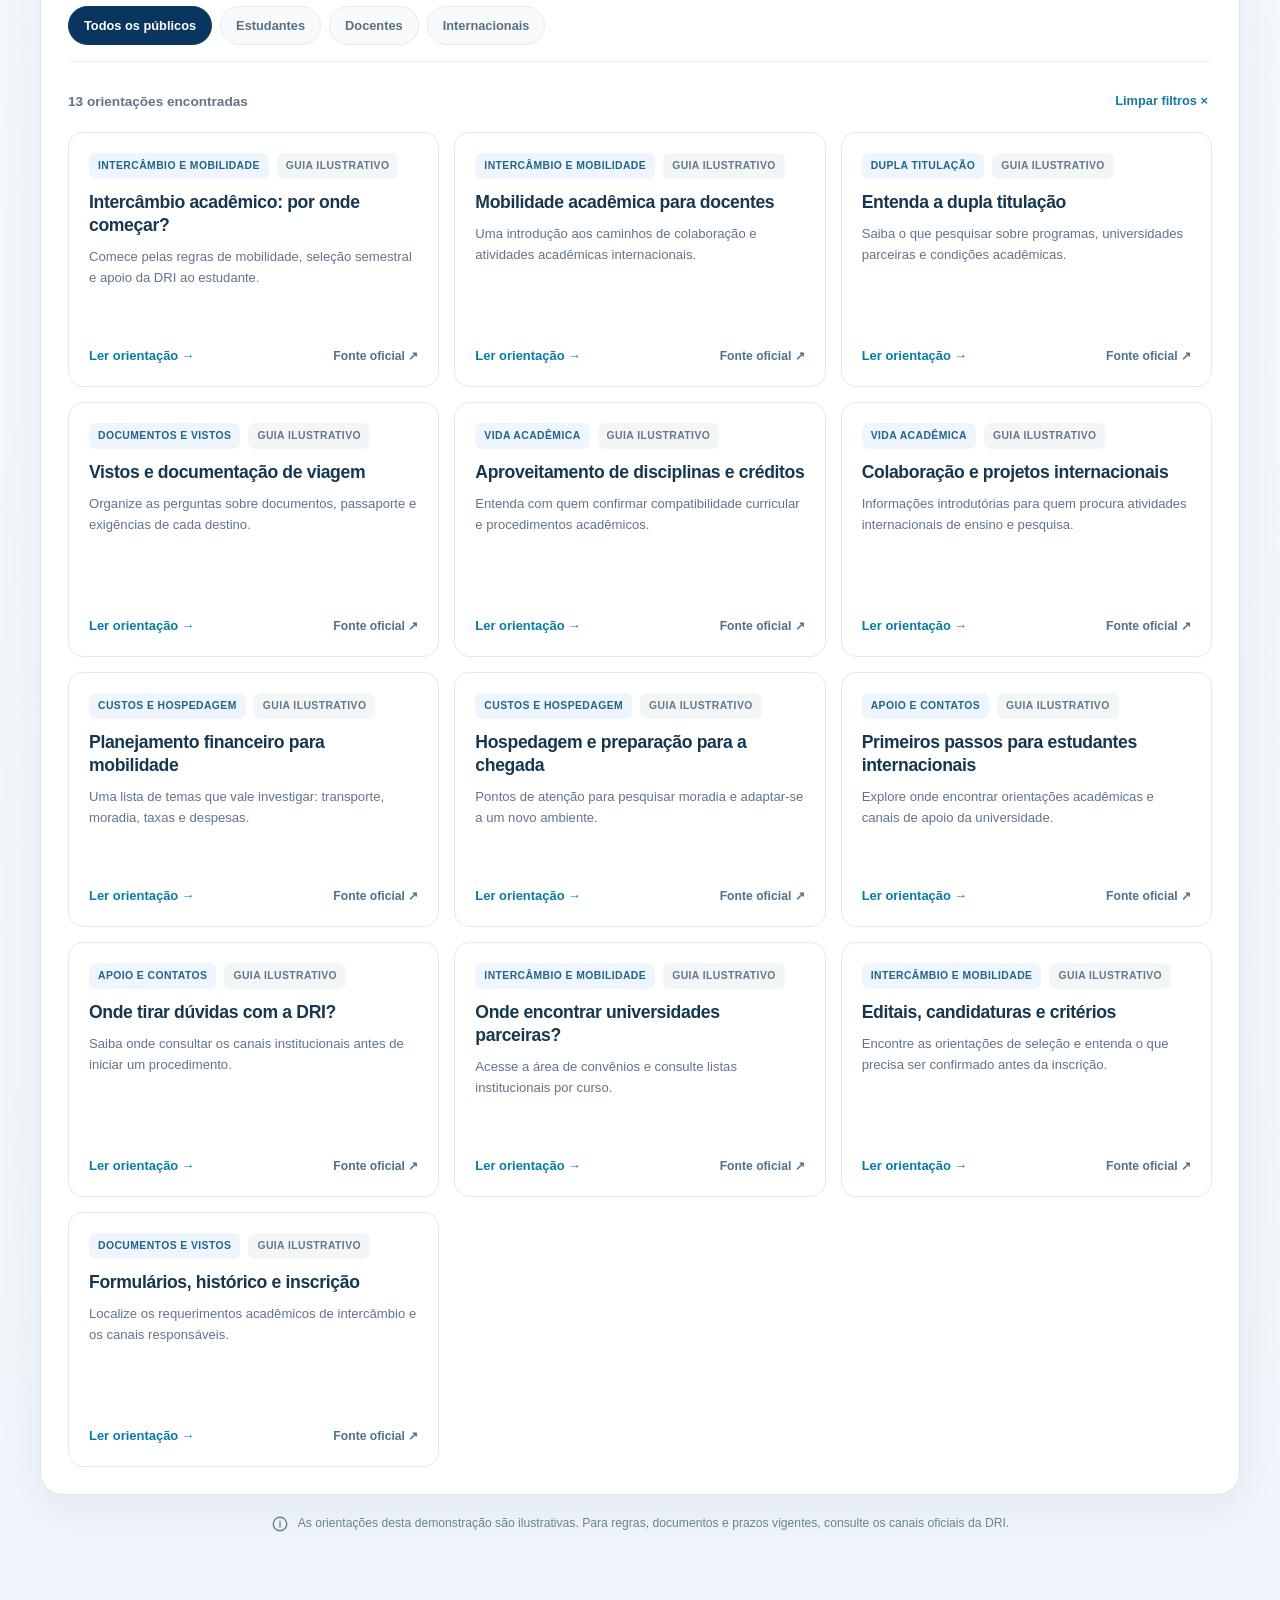
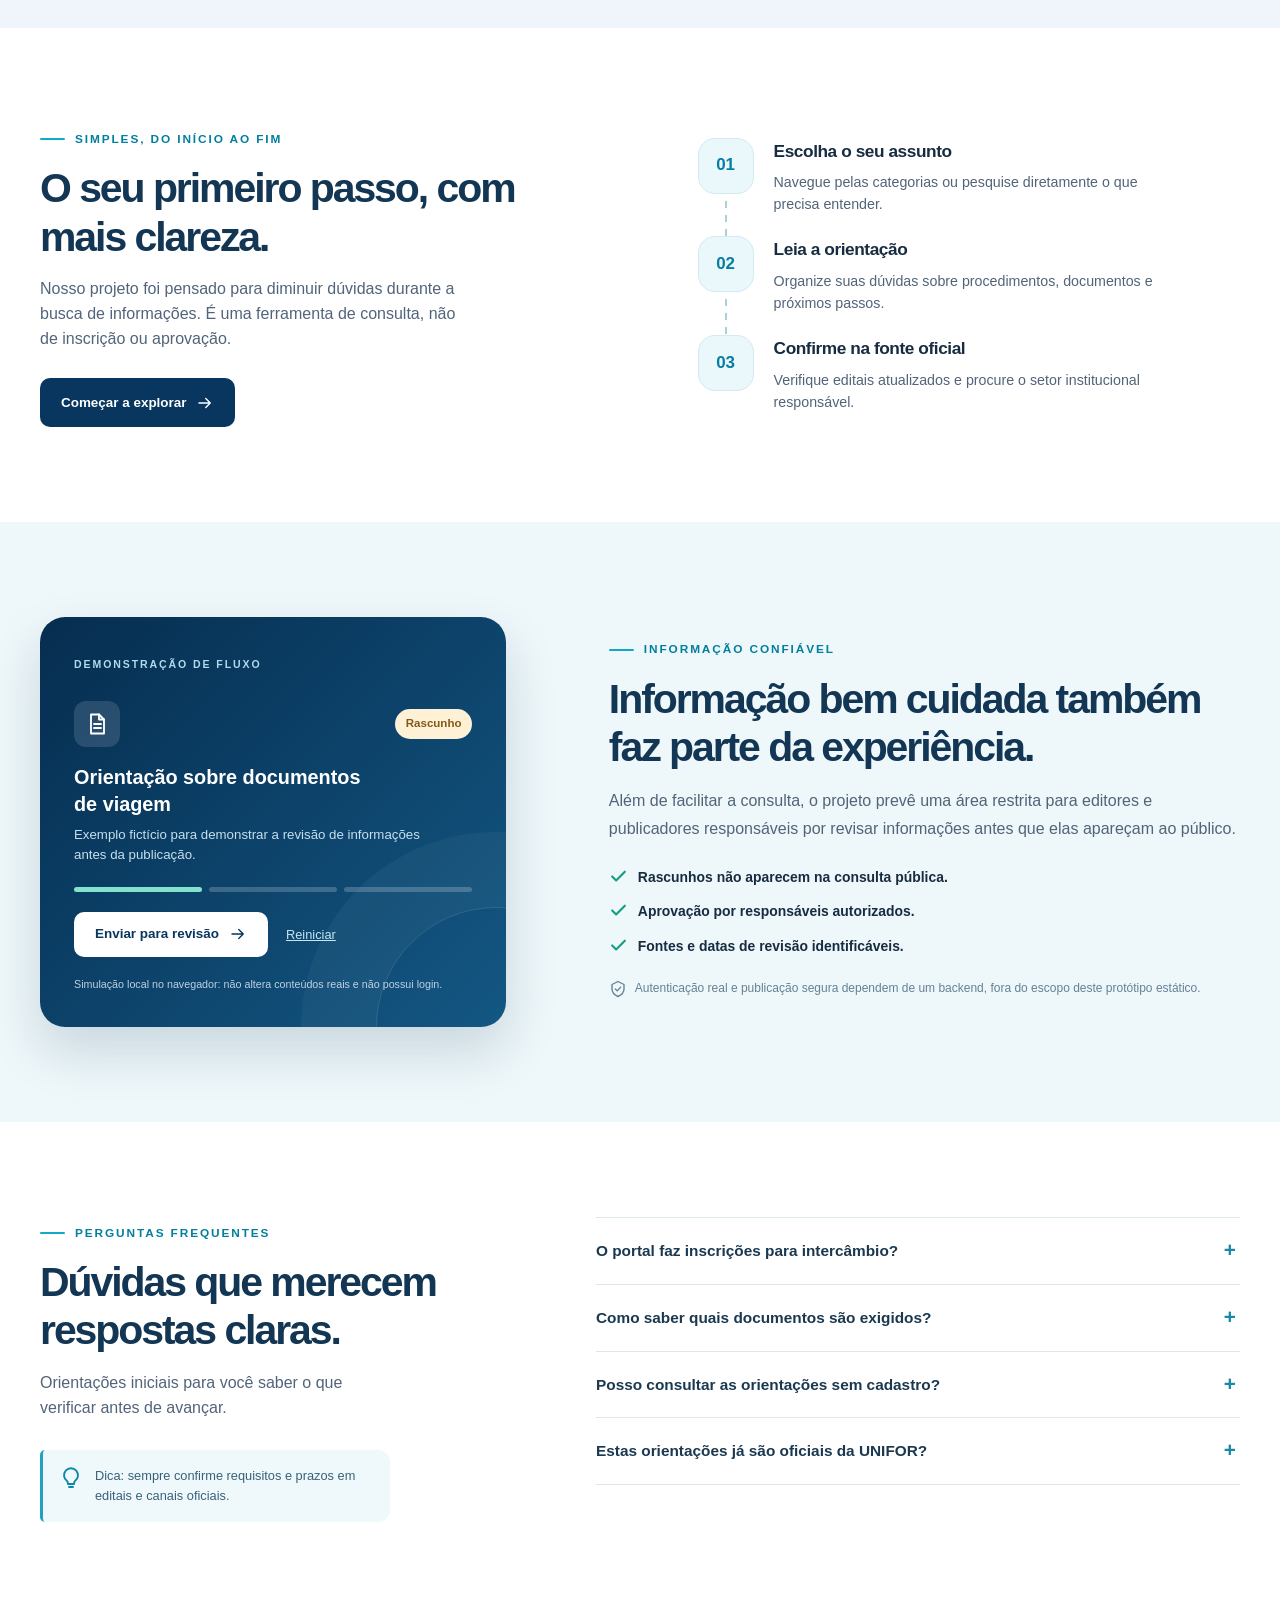
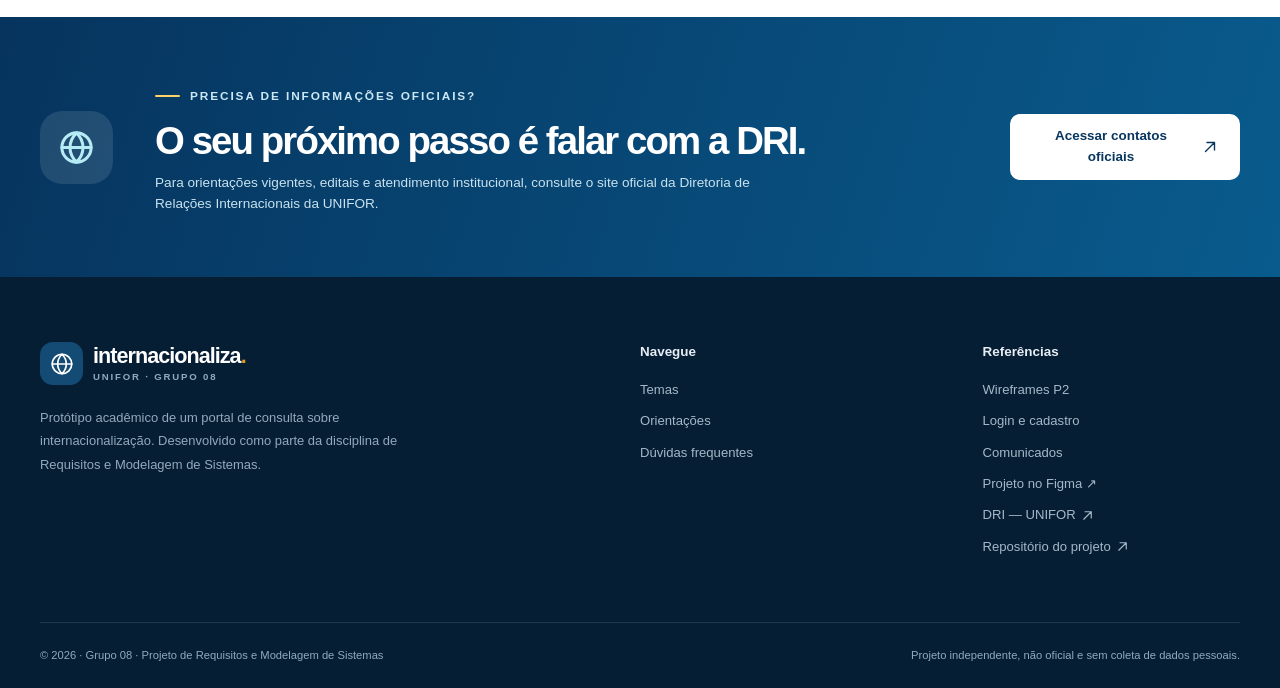
==== commit 6b612e54: "feat(auth): adicionar contas aluno/docente e solicitação de gestor com Nhost preparado e autorização" ====
--- a/prototipo/index.html
+++ b/prototipo/index.html
@@ -59,7 +59,7 @@
           <a href="#/documentos" data-i18n="navSources">Fontes oficiais</a>
           <a href="#/contatos" data-i18n="navContact">Contatos</a>
         </nav>
-        <div class="header-actions">
+        <div class="header-actions"><a class="account-entry" href="./conta.html" aria-label="Entrar ou criar conta">Entrar / Cadastrar</a>
           <button type="button" class="header-action font-control" id="fontButton" aria-label="Aumentar tamanho do texto" aria-pressed="false" title="Aumentar texto">A<span aria-hidden="true">+</span></button>
           <button type="button" class="header-action locale-control" id="localeButton" aria-label="Switch to English" title="Alterar idioma">EN</button>
           <a class="header-cta" href="#/processo"><span data-i18n="navExplore">Explorar portal</span><svg class="icon icon--small"><use href="#icon-arrow" /></svg></a>
@@ -188,7 +188,7 @@
       <section class="contact-section" id="contatos" aria-labelledby="contact-title"><div class="container contact-section__inner"><div class="contact-section__orb" aria-hidden="true"><svg class="icon"><use href="#icon-globe" /></svg></div><div><div class="eyebrow eyebrow--light"><span class="eyebrow__line"></span><span data-i18n="contactEyebrow">PRECISA DE INFORMAÇÕES OFICIAIS?</span></div><h2 id="contact-title" data-i18n="contactTitle">O seu próximo passo é falar com a DRI.</h2><p data-i18n="contactDescription">Para orientações vigentes, editais e atendimento institucional, consulte o site oficial da Diretoria de Relações Internacionais da UNIFOR.</p></div><a class="btn btn--white contact-section__button" href="https://unifor.br/dri/contatos" target="_blank" rel="noopener noreferrer"><span data-i18n="contactButton">Acessar contatos oficiais</span><svg class="icon icon--small"><use href="#icon-arrow-up-right" /></svg></a></div></section>
     </main>
 
-    <footer class="site-footer"><div class="container footer-main"><div class="footer-brand"><a class="brand brand--footer" href="#inicio"><span class="brand__symbol"><svg class="icon"><use href="#icon-globe" /></svg></span><span class="brand__text"><strong>internacionaliza<span class="brand__dot">.</span></strong><small>UNIFOR · GRUPO 08</small></span></a><p data-i18n="footerDescription">Protótipo acadêmico de um portal de consulta sobre internacionalização. Desenvolvido como parte da disciplina de Requisitos e Modelagem de Sistemas.</p></div><div class="footer-links"><strong data-i18n="footerNavigate">Navegue</strong><a href="#categorias" data-i18n="navTopics">Temas</a><a href="#/orientacoes" data-i18n="navGuides">Orientações</a><a href="#duvidas" data-i18n="footerFaq">Dúvidas frequentes</a></div><div class="footer-links"><strong data-i18n="footerReferences">Referências</strong><a href="./wireframes/">Wireframes P2</a><a href="https://www.figma.com/design/wINNQ9DbvhYKjjxyRV2lYc" target="_blank" rel="noopener noreferrer">Projeto no Figma ↗</a><a href="https://unifor.br/dri/inicial" target="_blank" rel="noopener noreferrer">DRI — UNIFOR <svg class="icon icon--tiny"><use href="#icon-arrow-up-right" /></svg></a><a href="https://github.com/Ruan-levi/-requisitos-20262--grupo08" target="_blank" rel="noopener noreferrer"><span data-i18n="footerRepository">Repositório do projeto</span><svg class="icon icon--tiny"><use href="#icon-arrow-up-right" /></svg></a></div></div><div class="container footer-bottom"><span>© 2026 · Grupo 08 · <span data-i18n="footerSchool">Projeto de Requisitos e Modelagem de Sistemas</span></span><span class="footer-disclaimer" data-i18n="footerDisclaimer">Projeto independente, não oficial e sem coleta de dados pessoais.</span></div></footer>
+    <footer class="site-footer"><div class="container footer-main"><div class="footer-brand"><a class="brand brand--footer" href="#inicio"><span class="brand__symbol"><svg class="icon"><use href="#icon-globe" /></svg></span><span class="brand__text"><strong>internacionaliza<span class="brand__dot">.</span></strong><small>UNIFOR · GRUPO 08</small></span></a><p data-i18n="footerDescription">Protótipo acadêmico de um portal de consulta sobre internacionalização. Desenvolvido como parte da disciplina de Requisitos e Modelagem de Sistemas.</p></div><div class="footer-links"><strong data-i18n="footerNavigate">Navegue</strong><a href="#categorias" data-i18n="navTopics">Temas</a><a href="#/orientacoes" data-i18n="navGuides">Orientações</a><a href="#duvidas" data-i18n="footerFaq">Dúvidas frequentes</a></div><div class="footer-links"><strong data-i18n="footerReferences">Referências</strong><a href="./wireframes/">Wireframes P2</a><a href="./conta.html">Login e cadastro</a><a href="./publicacoes.html">Comunicados</a><a href="https://www.figma.com/design/wINNQ9DbvhYKjjxyRV2lYc" target="_blank" rel="noopener noreferrer">Projeto no Figma ↗</a><a href="https://unifor.br/dri/inicial" target="_blank" rel="noopener noreferrer">DRI — UNIFOR <svg class="icon icon--tiny"><use href="#icon-arrow-up-right" /></svg></a><a href="https://github.com/Ruan-levi/-requisitos-20262--grupo08" target="_blank" rel="noopener noreferrer"><span data-i18n="footerRepository">Repositório do projeto</span><svg class="icon icon--tiny"><use href="#icon-arrow-up-right" /></svg></a></div></div><div class="container footer-bottom"><span>© 2026 · Grupo 08 · <span data-i18n="footerSchool">Projeto de Requisitos e Modelagem de Sistemas</span></span><span class="footer-disclaimer" data-i18n="footerDisclaimer">Projeto independente, não oficial e sem coleta de dados pessoais.</span></div></footer>
 
     <dialog id="guideDialog" class="guide-dialog" aria-labelledby="dialogTitle"><div class="guide-dialog__body"><button class="dialog-close" id="closeDialog" type="button" aria-label="Fechar orientação"><svg class="icon"><use href="#icon-close" /></svg></button><span class="dialog-kicker" id="dialogCategory"></span><h2 id="dialogTitle"></h2><p id="dialogDescription" class="dialog-intro"></p><h3 id="dialogStepsTitle" data-i18n="dialogStepsTitle">Por onde começar</h3><ol id="dialogSteps"></ol><div class="dialog-source"><span data-i18n="dialogSourceHeading">FONTE ESPECÍFICA</span><strong id="dialogSourceName"></strong><small id="dialogReviewed"></small></div><p class="dialog-notice"><svg class="icon icon--small"><use href="#icon-info" /></svg><span data-i18n="dialogNotice">Orientação ilustrativa. Confirme procedimentos e prazos nas fontes oficiais.</span></p><a href="https://unifor.br/dri/inicial" class="btn btn--navy" id="dialogOfficialLink" target="_blank" rel="noopener noreferrer"><span data-i18n="dialogOfficial">Consultar DRI oficial</span><svg class="icon icon--small"><use href="#icon-arrow-up-right" /></svg></a></div></dialog>
   </body>
--- a/prototipo/redesign.css
+++ b/prototipo/redesign.css
@@ -159,3 +159,74 @@
 @media(max-width:670px){.xp-journey-panel{padding:24px 19px;gap:20px}.xp-journey-steps{grid-template-columns:repeat(2,minmax(0,1fr))}.xp-mini-path{flex-direction:column;align-items:stretch}.xp-mini-path .xp-btn{width:100%}.xp-process-item{padding:20px 18px;gap:14px}.xp-process-number{width:40px;height:40px;font-size:.85rem}.xp-destination-card{padding:20px}.xp-hero{padding:28px 24px;border-radius:18px;min-height:210px}.xp-education{padding:21px}.xp-card{padding:21px}}
 @media print{.xp-hero{background:#e9f4f5;color:#18344e;box-shadow:none}.xp-hero h1,.xp-hero p{color:#18344e}.xp-resource-link{border-color:#ddd;page-break-inside:avoid}.xp-process-item{break-inside:avoid;box-shadow:none}}
 @media(prefers-reduced-motion:reduce){.xp-destination-card,.xp-btn,.xp-sidenav>a{transition:none!important}}
+
+
+/* Expansão do diretório internacional — filtros por país, área e busca textual */
+.xp-reference-overview{display:flex;align-items:center;flex-wrap:wrap;gap:18px;margin:0 0 20px}
+.xp-reference-overview>div{display:flex;align-items:baseline;gap:9px;min-width:188px;background:#fff;padding:15px 20px;border:1px solid #dbe8ee;border-radius:15px}
+.xp-reference-overview strong{font-size:1.75rem;color:#12627b;letter-spacing:-.05em}
+.xp-reference-overview span{color:#567185;font-size:.83rem;font-weight:720}
+.xp-reference-overview p{font-size:.78rem;color:#688393;max-width:460px;line-height:1.55}
+.xp-destination-filters{display:grid;grid-template-columns:minmax(230px,1.5fr) minmax(140px,.8fr) minmax(170px,.9fr) auto;gap:12px;padding:20px;background:#fff;border-radius:18px;border:1px solid #dbe8ee;margin:22px 0;align-items:end;box-shadow:0 8px 24px #163f5810}
+.xp-destination-filters label{display:flex;flex-direction:column;gap:8px;font-weight:760;font-size:.76rem;color:#264c64;min-width:0}
+.xp-destination-filters input,.xp-destination-filters select{font:inherit;font-weight:560;color:#163b55;border:1px solid #c9dae3;border-radius:10px;background:#fbfdff;min-width:0;padding:12px 11px;width:100%;min-height:47px}
+.xp-destination-filters input:focus,.xp-destination-filters select:focus{border-color:#15818a;box-shadow:0 0 0 3px #16818a20}
+.xp-destination-filters .xp-btn{min-height:47px}
+.xp-destination-card__meta{font-size:.73rem;font-weight:750;color:#577587;margin-top:-5px}
+.xp-destination-warning{margin:0;color:#895e20!important;font-size:.74rem!important;font-weight:720}
+.xp-destination-actions{display:flex;flex-direction:column;gap:8px;width:100%;margin-top:auto}
+.xp-destination-actions .xp-btn{align-self:stretch}
+.xp-destination-actions .xp-resource-link{font-size:.8rem;padding:9px 12px;background:#f7fbfb;align-self:stretch}
+.xp-destination-actions .xp-resource-link strong{font-size:.78rem}
+.xp-destination-actions .xp-resource-link small{font-size:.65rem}
+.xp-destination-profile{display:flex;gap:9px;flex-wrap:wrap;margin:0 0 20px}
+.xp-destination-profile span{background:#e8f3f4;border:1px solid #d4e8e9;padding:8px 13px;border-radius:40px;color:#185771;font-size:.77rem;font-weight:720}
+#xpDestinationResults{min-height:120px}
+#xpDestinationResults .xp-results-count{margin:15px 0 17px;color:#4b7186;font-weight:770;font-size:.87rem}
+#xpDestinationResults .xp-cards{margin-bottom:27px}
+#xpDestinationResults .xp-destination-card{min-height:365px}
+@media(max-width:1190px){.xp-destination-filters{grid-template-columns:repeat(2,minmax(0,1fr))}}
+@media(max-width:640px){.xp-reference-overview>div{min-width:0;flex:1}.xp-reference-overview p{width:100%;max-width:none}.xp-destination-filters{padding:16px;grid-template-columns:1fr}.xp-destination-card__meta{font-size:.73rem}}
+
+
+/* Dossiê do destino + comparação de modalidades + documentação do pitch */
+.xp-campus-feature{padding:8px 0 24px}
+.xp-campus-feature__heading{padding:8px 2px 22px;border-bottom:1px solid #e1e8ee;margin-bottom:20px}
+.xp-campus-feature__heading h2{color:#103b56;font-size:1.55rem;letter-spacing:-.035em;margin:9px 0}
+.xp-campus-feature__heading p{color:#57778b;font-size:.9rem;line-height:1.72;margin:0;max-width:740px}
+.xp-campus-timeline{list-style:none;display:flex;flex-direction:column;gap:0;padding:0;margin:0}
+.xp-campus-timeline li{display:flex;gap:17px;padding:15px 4px 15px 0;position:relative}
+.xp-campus-index{flex:0 0 44px;width:44px;height:44px;border-radius:14px;background:#dff3ee;border:1px solid #c5e9dd;display:grid;place-items:center;color:#0f6a75;font-size:.85rem;font-weight:850}
+.xp-campus-timeline li:not(:last-child)::after{position:absolute;content:"";left:21px;top:58px;bottom:-6px;width:2px;background:#d0e9e4}
+.xp-campus-timeline h3{font-size:1.02rem;color:#183c56;margin:3px 0 7px}
+.xp-campus-timeline p{font-size:.83rem;line-height:1.72;color:#5c7788;margin:0}
+.xp-campus-callout{background:#eff8f5;border-left:4px solid #209b89;padding:16px 19px;border-radius:9px;color:#416977;line-height:1.6;font-size:.84rem}
+.xp-info-pair{display:grid;grid-template-columns:repeat(2,minmax(0,1fr));gap:18px;margin:20px 0 24px}
+.xp-info-pair>div,.xp-info-pair>article{background:#f5faf9;border-radius:16px;padding:20px;border:1px solid #d8eae6}
+.xp-info-pair h3{margin:4px 0 10px;color:#164b60;font-size:1.1rem}
+.xp-info-pair p{line-height:1.7;color:#58798a;font-size:.86rem;margin:6px 0}
+.xp-info-pair ul{padding-left:4px;margin:12px 0}
+.xp-double-degree{margin:24px 0 29px}
+.xp-double-degree .xp-section-head{margin:22px 0 16px}
+.xp-double-school{display:flex;flex-direction:column;gap:11px}
+.xp-double-school h3{margin:5px 0;line-height:1.4}
+.xp-double-school .xp-btn{margin-top:auto}
+.xp-double-official{margin-top:24px;background:#f4faf8;display:flex;flex-wrap:wrap;gap:13px;align-items:flex-start}
+.xp-double-official h3{color:#134e62;width:100%;margin:0}
+.xp-double-official p{color:#597c87;line-height:1.6;width:100%;margin:2px 0}
+.xp-double-official .xp-source{max-width:100%;font-size:.8rem}
+.xp-double-official .xp-btn{align-self:center}
+.xp-doc-programs{margin:26px 0 20px}
+.xp-doc-programs .xp-info-pair>article{display:flex;align-items:flex-start;flex-direction:column;gap:13px}
+.xp-doc-programs .xp-info-pair ul{margin:0 0 9px;display:flex;flex-direction:column;gap:12px}
+.xp-doc-programs .xp-info-pair .xp-btn{margin-top:auto}
+.xp-doc-programs__notice{font-size:.84rem;color:#785b27;background:#fffbef;padding:13px 19px;border-radius:12px;border:1px solid #eedfb8}
+.xp-contact-extra{display:flex;flex-wrap:wrap;align-items:center;gap:12px;margin:22px 0}
+.xp-contact-extra h2{width:100%;margin:0}
+.xp-contact-extra p{width:100%;font-size:.88rem;color:#5e7888;line-height:1.6;margin:2px 0}
+.xp-contact-extra>a:not(.xp-source){color:#0f6a7f;font-weight:750}
+@media(max-width:860px){.xp-info-pair{grid-template-columns:1fr}.xp-double-official{flex-direction:column}}
+@media(max-width:560px){.xp-campus-timeline li{gap:11px}.xp-campus-index{width:38px;height:38px;flex-basis:38px}.xp-campus-timeline li:not(:last-child)::after{left:18px;top:50px}}
+
+/* Acesso às novas contas - a página pública continua sem login obrigatório */
+.account-entry{display:inline-flex;align-items:center;justify-content:center;padding:9px 13px;border:1px solid #c4dfe1;border-radius:10px;color:#0e5870;background:#e9f7f4;text-decoration:none;font-size:.79rem;font-weight:800;white-space:nowrap}.account-entry:hover{background:#d9f0ed;color:#0a4965}.account-entry:focus-visible{outline:3px solid #e8ad4b;outline-offset:3px}@media(max-width:780px){.account-entry{padding:8px 9px;font-size:.74rem}}
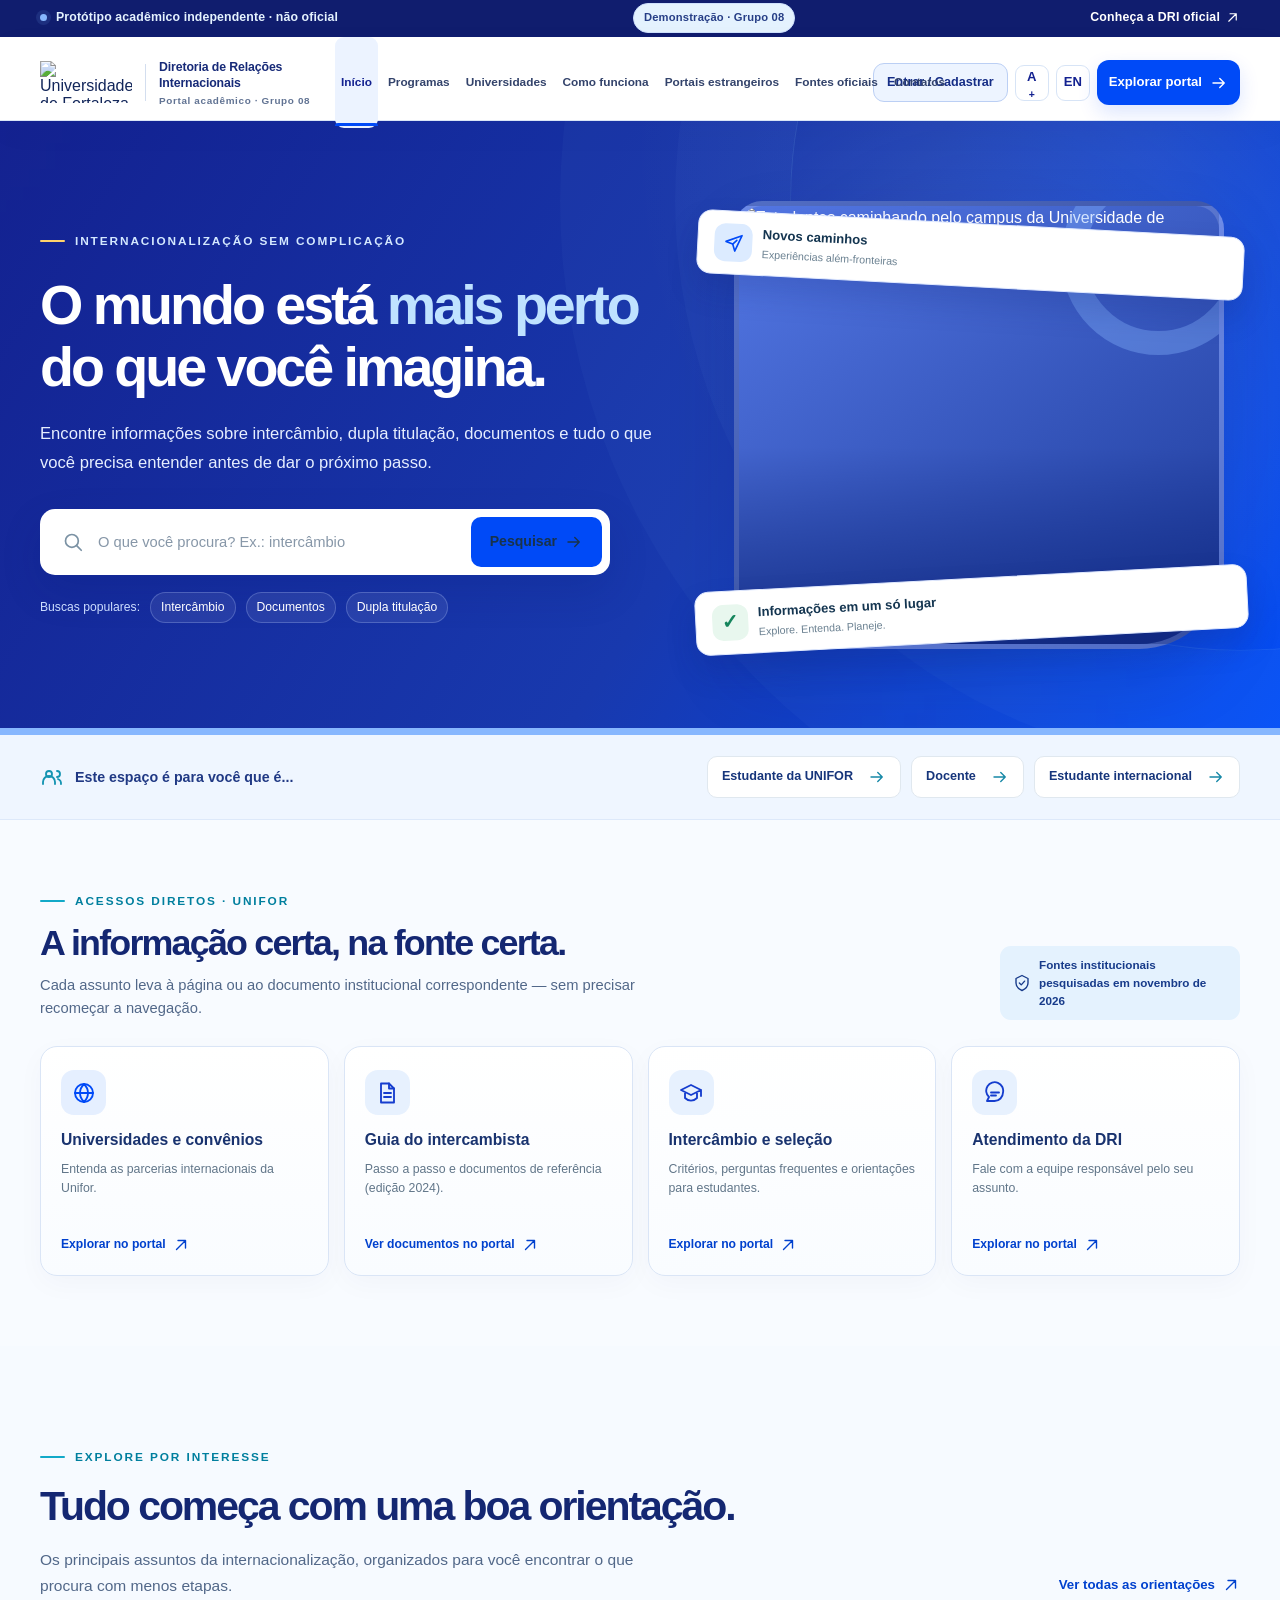
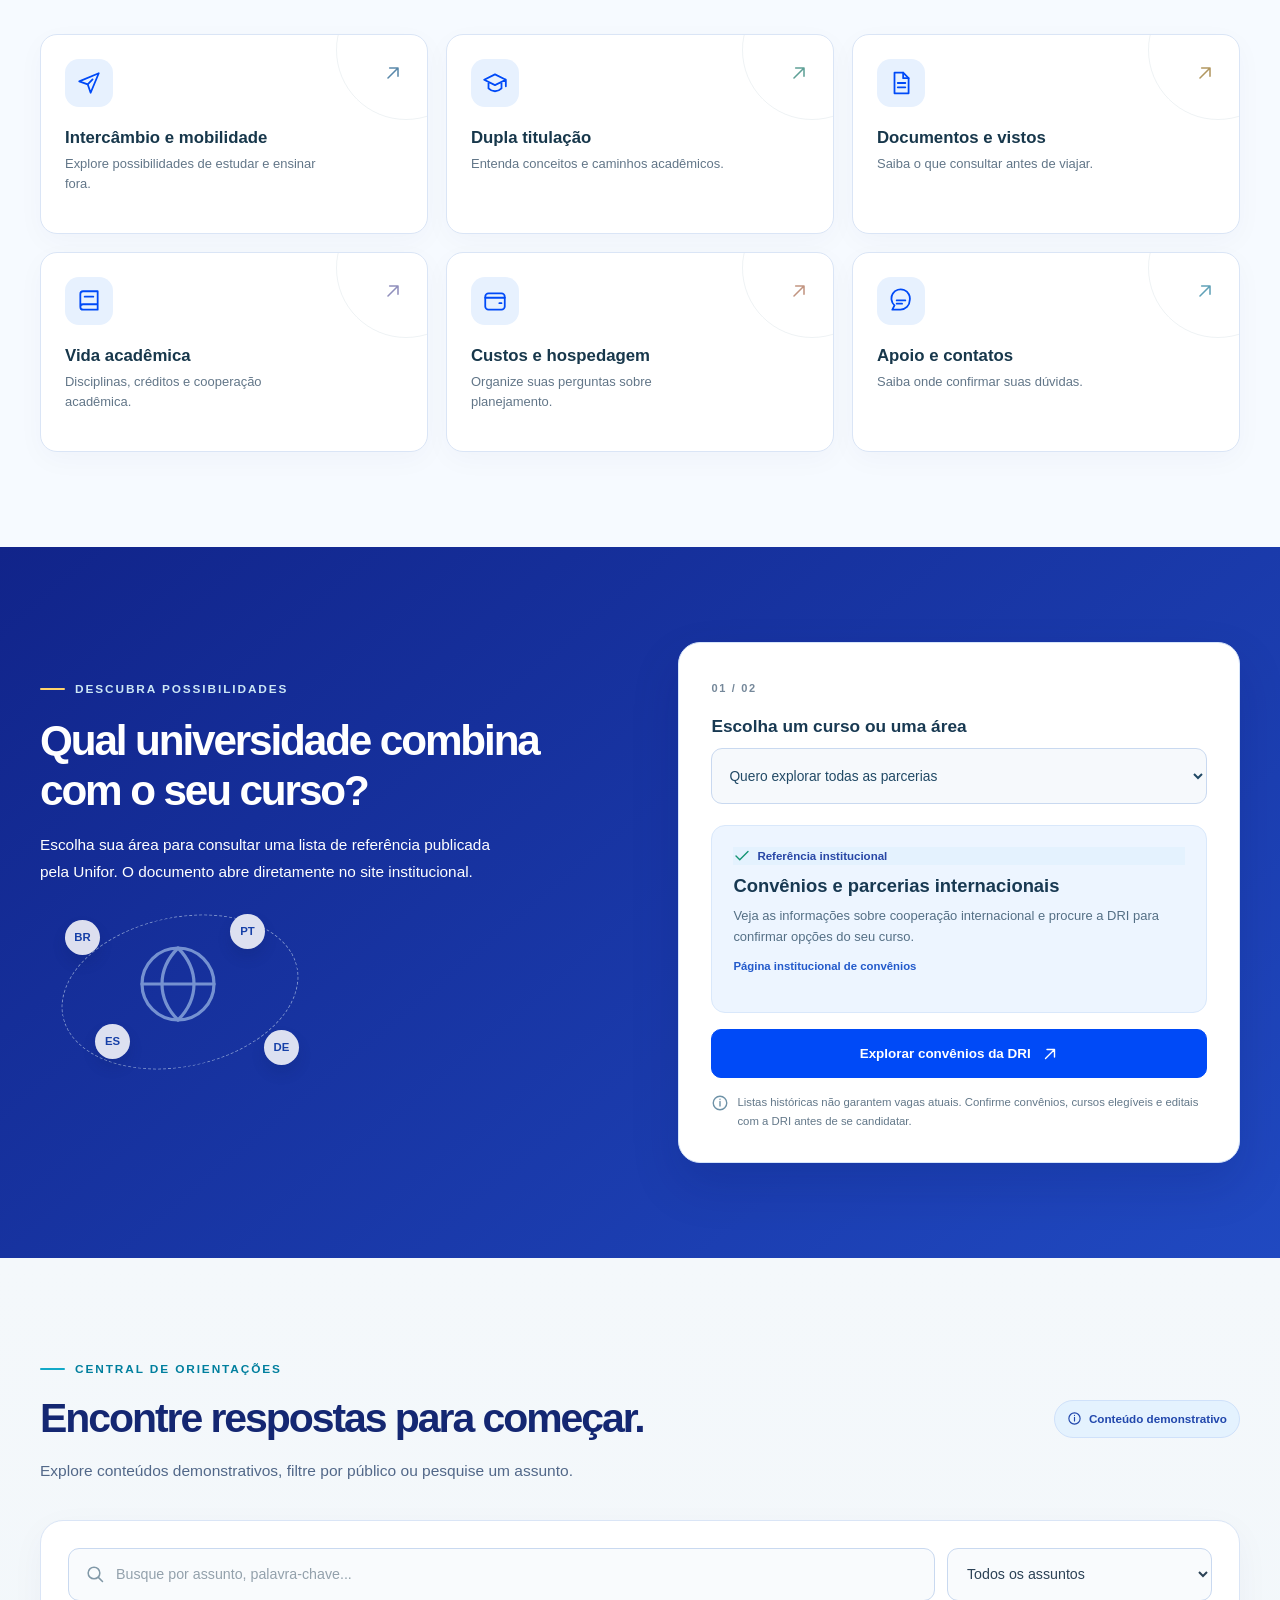
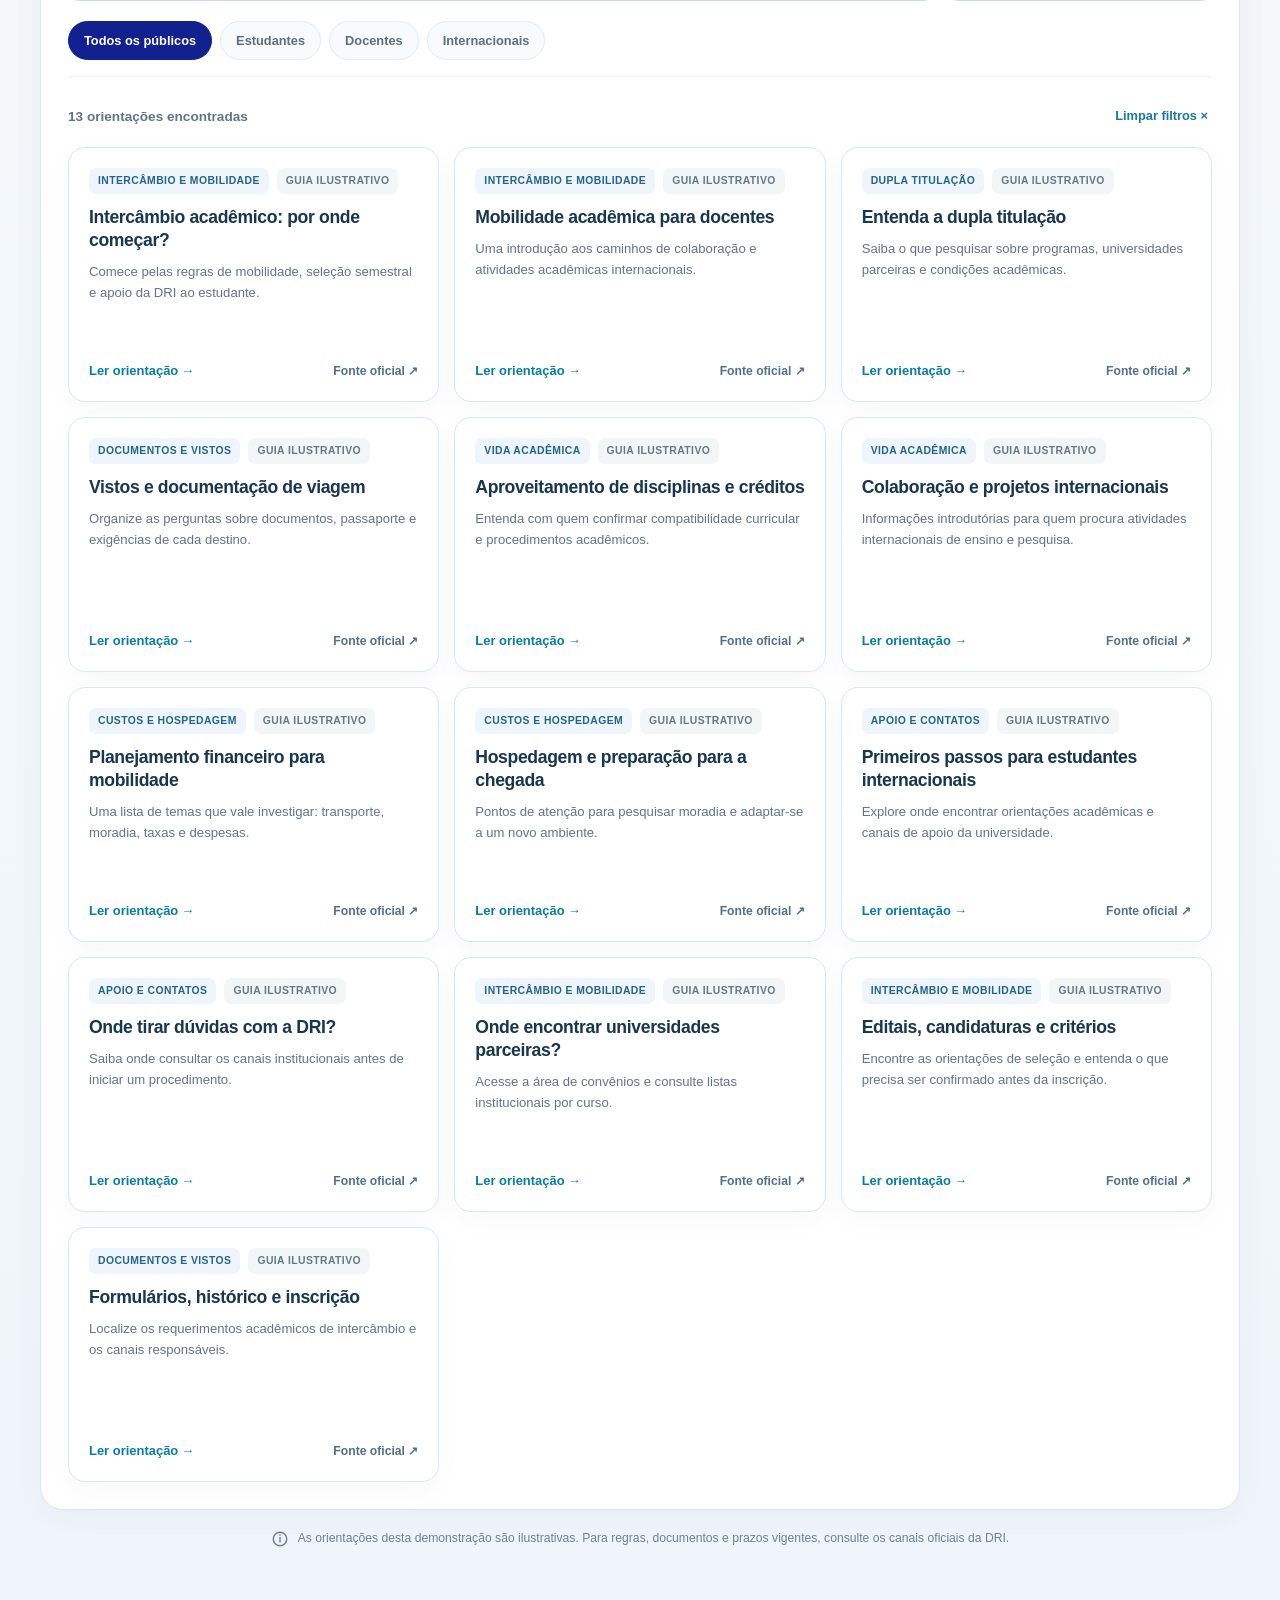
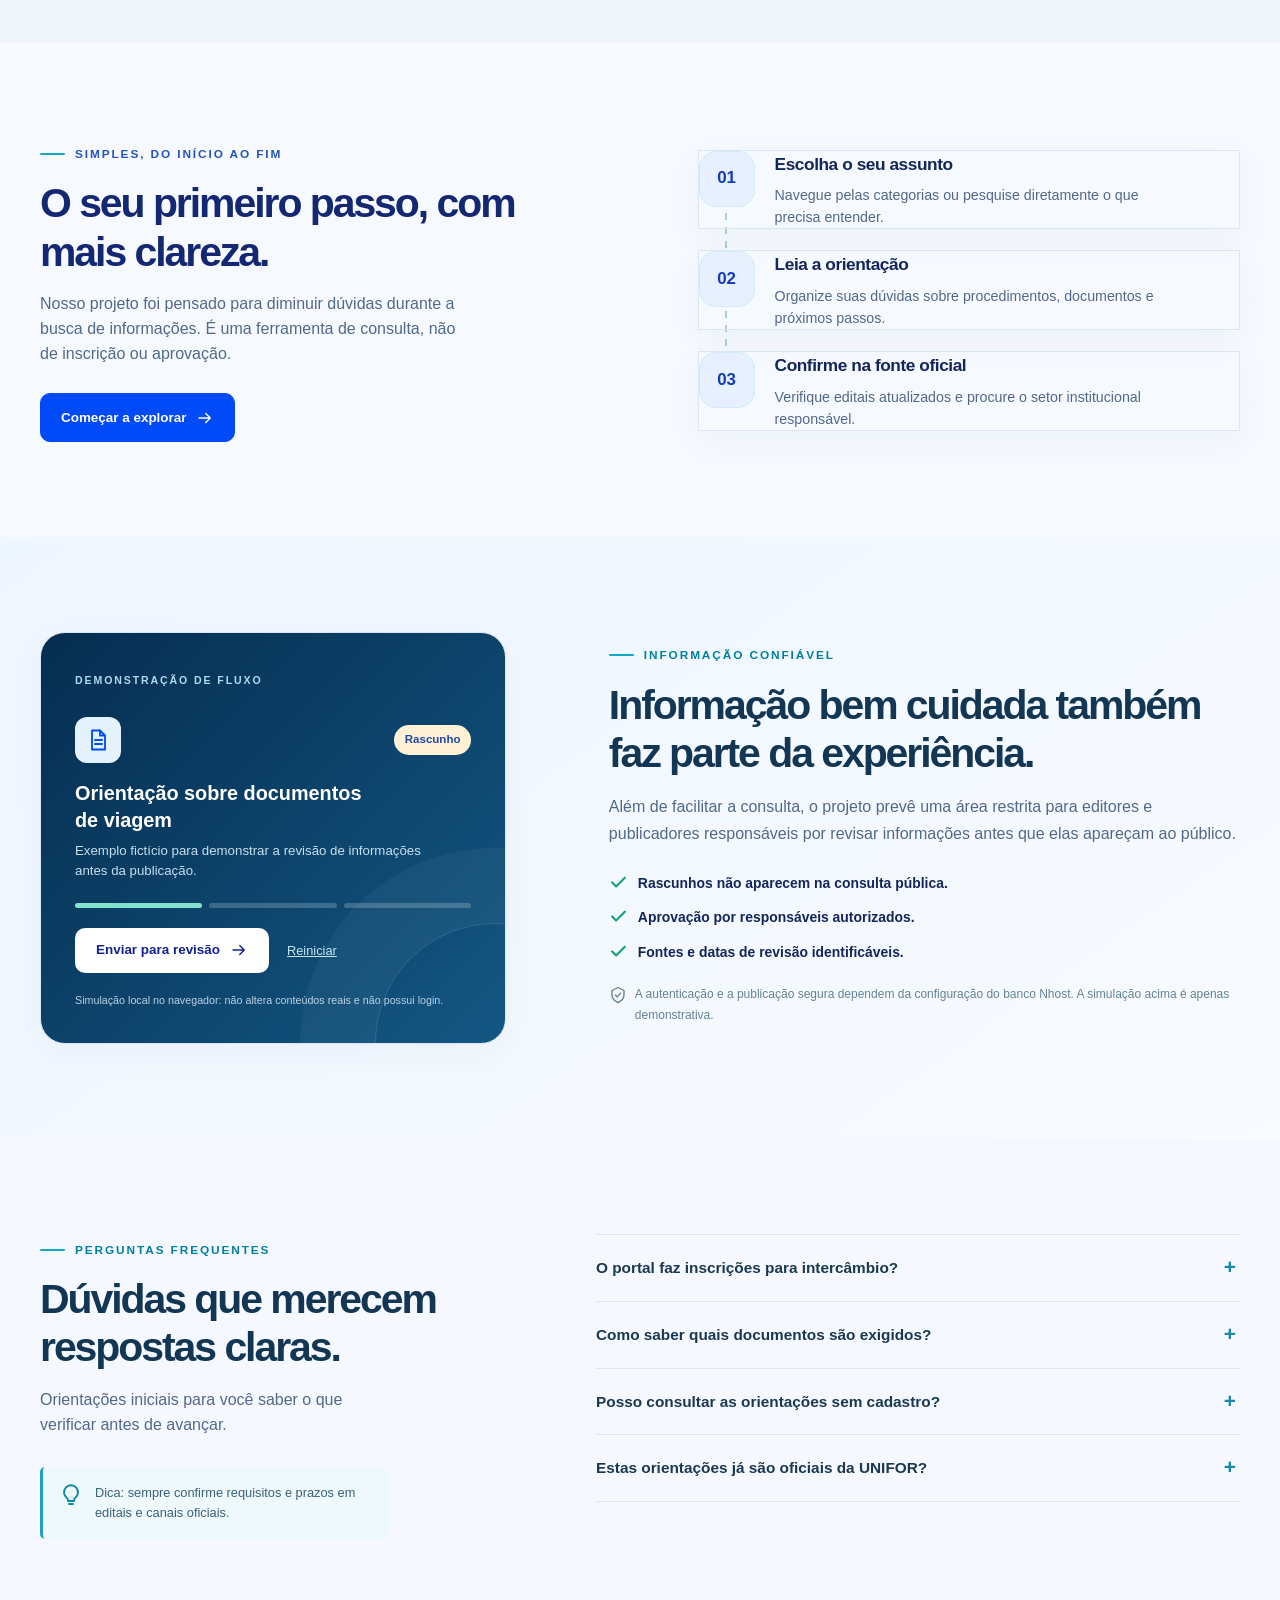
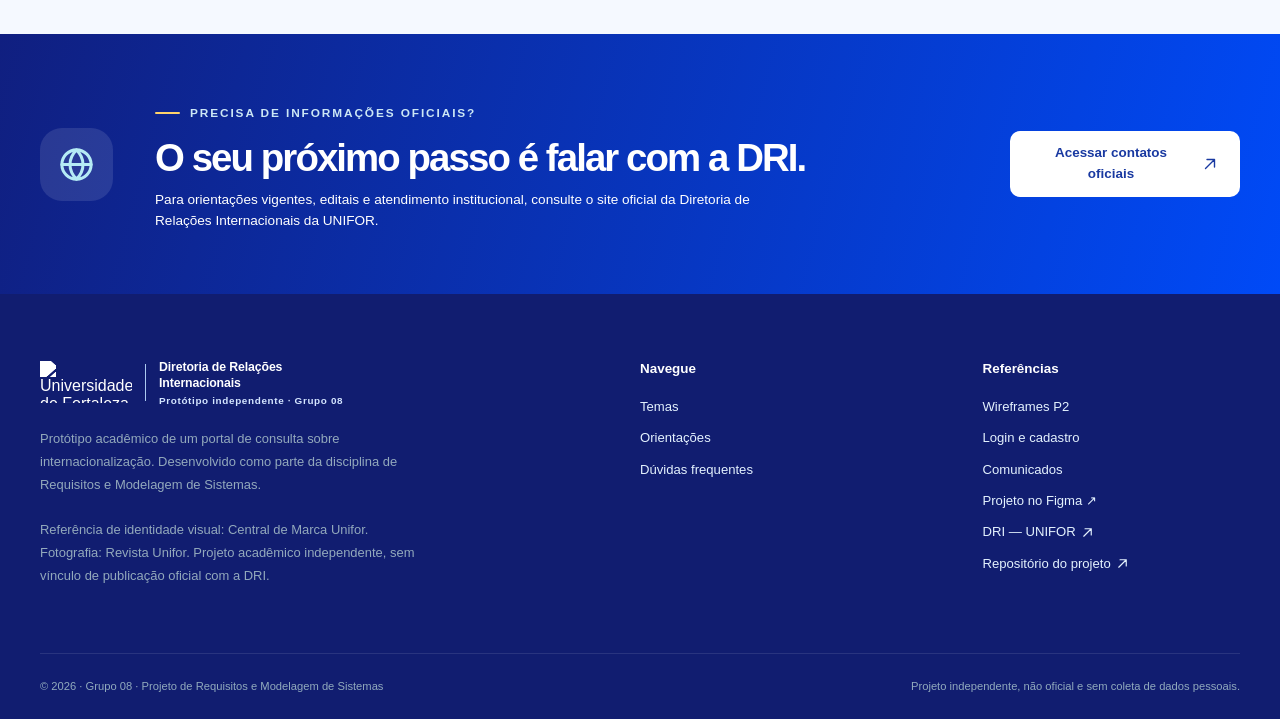
==== commit 901aa26a: "style(ui): adaptar interface e contas à identidade visual Unifor/DRI preservando lógica" ====
--- a/prototipo/index.html
+++ b/prototipo/index.html
@@ -3,13 +3,14 @@
   <head>
     <meta charset="UTF-8" />
     <meta name="viewport" content="width=device-width, initial-scale=1" />
-    <meta name="theme-color" content="#07345e" />
+    <meta name="theme-color" content="#132190" />
     <meta name="description" content="Protótipo acadêmico do Portal de Internacionalização da UNIFOR — Grupo 08. Consulte orientações e explore possibilidades de mobilidade acadêmica." />
     <title>Portal de Internacionalização | Protótipo — Grupo 08</title>
     <link rel="icon" href="./assets/icone.svg" type="image/svg+xml" />
     <link rel="stylesheet" href="./style.css" />
     <link rel="stylesheet" href="./experience.css" />
     <link rel="stylesheet" href="./redesign.css" />
+    <link rel="stylesheet" href="./institutional.css" />
     <script src="./app.js" defer></script>
     <script src="./experience.js" defer></script>
   </head>
@@ -39,16 +40,17 @@
 
     <div class="top-strip">
       <div class="container top-strip__inner">
-        <span class="top-strip__notice"><span class="tiny-dot"></span><span data-i18n="prototypeTop">Protótipo acadêmico · UNIFOR · Grupo 08</span></span>
+        <span class="top-strip__notice"><span class="tiny-dot"></span><span data-i18n="prototypeTop">Protótipo acadêmico independente · não oficial</span></span><span class="institutional-disclaimer">Demonstração · Grupo 08</span>
         <a href="https://unifor.br/dri/inicial" rel="noopener noreferrer" target="_blank"><span data-i18n="officialSite">Conheça a DRI oficial</span><svg class="icon icon--tiny"><use href="#icon-arrow-up-right" /></svg></a>
       </div>
     </div>
 
     <header class="site-header">
       <div class="container site-header__inner">
-        <a class="brand" href="#inicio" aria-label="Portal de Internacionalização — início">
-          <span class="brand__symbol" aria-hidden="true"><svg class="icon"><use href="#icon-globe" /></svg></span>
-          <span class="brand__text"><strong>internacionaliza<span class="brand__dot">.</span></strong><small>UNIFOR · GRUPO 08</small></span>
+        <a class="brand institution-brand" href="#inicio" aria-label="Início do protótipo do Portal de Internacionalização — referência visual à Unifor">
+          <img class="institution-brand__logo" src="https://upload.wikimedia.org/wikipedia/commons/8/83/Unifor_logo.svg" alt="Universidade de Fortaleza" width="108" height="47" loading="eager" referrerpolicy="no-referrer" />
+          <span class="institution-brand__separator" aria-hidden="true"></span>
+          <span class="institution-brand__copy"><strong>Diretoria de Relações Internacionais</strong><small>Portal acadêmico · Grupo 08</small></span>
         </a>
         <nav class="main-nav" id="menu-principal" aria-label="Navegação principal">
           <a href="#inicio" class="nav-active" data-i18n="navHome">Início</a>
@@ -88,7 +90,7 @@
           </div>
           <div class="hero__visual" aria-hidden="true">
             <div class="hero__image-halo"></div>
-            <img class="hero__illustration" src="./assets/conexoes-globais.svg" alt="" loading="eager" />
+            <div class="hero__photo-frame"><img class="hero__photo" src="https://www.unifor.br/documents/20143/573160/Capa%2BRevista%2B800.jpg/62277e26-7261-8447-0937-10871294c98f?t=1705002547956" alt="Estudantes caminhando pelo campus da Universidade de Fortaleza" loading="eager" decoding="async" referrerpolicy="no-referrer" /><span class="hero__photo-credit">Imagem de referência · Unifor</span></div>
             <div class="hero__floating hero__floating--top"><span class="floating-icon"><svg class="icon"><use href="#icon-plane" /></svg></span><span><strong>Novos caminhos</strong><small>Experiências além-fronteiras</small></span></div>
             <div class="hero__floating hero__floating--bottom"><span class="floating-signal"></span><span><strong>Informações em um só lugar</strong><small>Explore. Entenda. Planeje.</small></span></div>
           </div>
@@ -188,7 +190,7 @@
       <section class="contact-section" id="contatos" aria-labelledby="contact-title"><div class="container contact-section__inner"><div class="contact-section__orb" aria-hidden="true"><svg class="icon"><use href="#icon-globe" /></svg></div><div><div class="eyebrow eyebrow--light"><span class="eyebrow__line"></span><span data-i18n="contactEyebrow">PRECISA DE INFORMAÇÕES OFICIAIS?</span></div><h2 id="contact-title" data-i18n="contactTitle">O seu próximo passo é falar com a DRI.</h2><p data-i18n="contactDescription">Para orientações vigentes, editais e atendimento institucional, consulte o site oficial da Diretoria de Relações Internacionais da UNIFOR.</p></div><a class="btn btn--white contact-section__button" href="https://unifor.br/dri/contatos" target="_blank" rel="noopener noreferrer"><span data-i18n="contactButton">Acessar contatos oficiais</span><svg class="icon icon--small"><use href="#icon-arrow-up-right" /></svg></a></div></section>
     </main>
 
-    <footer class="site-footer"><div class="container footer-main"><div class="footer-brand"><a class="brand brand--footer" href="#inicio"><span class="brand__symbol"><svg class="icon"><use href="#icon-globe" /></svg></span><span class="brand__text"><strong>internacionaliza<span class="brand__dot">.</span></strong><small>UNIFOR · GRUPO 08</small></span></a><p data-i18n="footerDescription">Protótipo acadêmico de um portal de consulta sobre internacionalização. Desenvolvido como parte da disciplina de Requisitos e Modelagem de Sistemas.</p></div><div class="footer-links"><strong data-i18n="footerNavigate">Navegue</strong><a href="#categorias" data-i18n="navTopics">Temas</a><a href="#/orientacoes" data-i18n="navGuides">Orientações</a><a href="#duvidas" data-i18n="footerFaq">Dúvidas frequentes</a></div><div class="footer-links"><strong data-i18n="footerReferences">Referências</strong><a href="./wireframes/">Wireframes P2</a><a href="./conta.html">Login e cadastro</a><a href="./publicacoes.html">Comunicados</a><a href="https://www.figma.com/design/wINNQ9DbvhYKjjxyRV2lYc" target="_blank" rel="noopener noreferrer">Projeto no Figma ↗</a><a href="https://unifor.br/dri/inicial" target="_blank" rel="noopener noreferrer">DRI — UNIFOR <svg class="icon icon--tiny"><use href="#icon-arrow-up-right" /></svg></a><a href="https://github.com/Ruan-levi/-requisitos-20262--grupo08" target="_blank" rel="noopener noreferrer"><span data-i18n="footerRepository">Repositório do projeto</span><svg class="icon icon--tiny"><use href="#icon-arrow-up-right" /></svg></a></div></div><div class="container footer-bottom"><span>© 2026 · Grupo 08 · <span data-i18n="footerSchool">Projeto de Requisitos e Modelagem de Sistemas</span></span><span class="footer-disclaimer" data-i18n="footerDisclaimer">Projeto independente, não oficial e sem coleta de dados pessoais.</span></div></footer>
+    <footer class="site-footer"><div class="container footer-main"><div class="footer-brand"><a class="brand brand--footer institution-brand" href="#inicio" aria-label="Protótipo acadêmico do Portal de Internacionalização"><img class="institution-brand__logo" src="https://upload.wikimedia.org/wikipedia/commons/8/83/Unifor_logo.svg" alt="Universidade de Fortaleza" width="108" height="47" loading="lazy" referrerpolicy="no-referrer" /><span class="institution-brand__separator" aria-hidden="true"></span><span class="institution-brand__copy"><strong>Diretoria de Relações Internacionais</strong><small>Protótipo independente · Grupo 08</small></span></a><p data-i18n="footerDescription">Protótipo acadêmico de um portal de consulta sobre internacionalização. Desenvolvido como parte da disciplina de Requisitos e Modelagem de Sistemas.</p><p class="institutional-credits">Referência de identidade visual: <a href="https://unifor.br/central-de-marca" target="_blank" rel="noopener noreferrer">Central de Marca Unifor</a>. Fotografia: <a href="https://unifor.br/-/revista-unifor-internacionalizacao-vai-alem-do-intercambio" target="_blank" rel="noopener noreferrer">Revista Unifor</a>. Projeto acadêmico independente, sem vínculo de publicação oficial com a DRI.</p></div><div class="footer-links"><strong data-i18n="footerNavigate">Navegue</strong><a href="#categorias" data-i18n="navTopics">Temas</a><a href="#/orientacoes" data-i18n="navGuides">Orientações</a><a href="#duvidas" data-i18n="footerFaq">Dúvidas frequentes</a></div><div class="footer-links"><strong data-i18n="footerReferences">Referências</strong><a href="./wireframes/">Wireframes P2</a><a href="./conta.html">Login e cadastro</a><a href="./publicacoes.html">Comunicados</a><a href="https://www.figma.com/design/wINNQ9DbvhYKjjxyRV2lYc" target="_blank" rel="noopener noreferrer">Projeto no Figma ↗</a><a href="https://unifor.br/dri/inicial" target="_blank" rel="noopener noreferrer">DRI — UNIFOR <svg class="icon icon--tiny"><use href="#icon-arrow-up-right" /></svg></a><a href="https://github.com/Ruan-levi/-requisitos-20262--grupo08" target="_blank" rel="noopener noreferrer"><span data-i18n="footerRepository">Repositório do projeto</span><svg class="icon icon--tiny"><use href="#icon-arrow-up-right" /></svg></a></div></div><div class="container footer-bottom"><span>© 2026 · Grupo 08 · <span data-i18n="footerSchool">Projeto de Requisitos e Modelagem de Sistemas</span></span><span class="footer-disclaimer" data-i18n="footerDisclaimer">Projeto independente, não oficial e sem coleta de dados pessoais.</span></div></footer>
 
     <dialog id="guideDialog" class="guide-dialog" aria-labelledby="dialogTitle"><div class="guide-dialog__body"><button class="dialog-close" id="closeDialog" type="button" aria-label="Fechar orientação"><svg class="icon"><use href="#icon-close" /></svg></button><span class="dialog-kicker" id="dialogCategory"></span><h2 id="dialogTitle"></h2><p id="dialogDescription" class="dialog-intro"></p><h3 id="dialogStepsTitle" data-i18n="dialogStepsTitle">Por onde começar</h3><ol id="dialogSteps"></ol><div class="dialog-source"><span data-i18n="dialogSourceHeading">FONTE ESPECÍFICA</span><strong id="dialogSourceName"></strong><small id="dialogReviewed"></small></div><p class="dialog-notice"><svg class="icon icon--small"><use href="#icon-info" /></svg><span data-i18n="dialogNotice">Orientação ilustrativa. Confirme procedimentos e prazos nas fontes oficiais.</span></p><a href="https://unifor.br/dri/inicial" class="btn btn--navy" id="dialogOfficialLink" target="_blank" rel="noopener noreferrer"><span data-i18n="dialogOfficial">Consultar DRI oficial</span><svg class="icon icon--small"><use href="#icon-arrow-up-right" /></svg></a></div></dialog>
   </body>
--- a/prototipo/institutional.css
+++ b/prototipo/institutional.css
@@ -0,0 +1,239 @@
+/* Portal de Internacionalização · Unifor/DRI — redesign visual acadêmico
+ * Referência: Guia de Marca da Unifor (Anil #004AF7; Marinho #132190;
+ * Azul Claro #87B7FE; Gelo #E4F2FE). Não representa portal oficial.
+ * Camada puramente visual sobre o CSS existente; não altera negócio nem autenticação.
+ */
+:root{
+  --uni-anil:#004AF7;--uni-marinho:#132190;--uni-gelo:#E4F2FE;--uni-azul-claro:#87B7FE;
+  --uni-ink:#12265A;--uni-mute:#526889;--uni-surface:#fff;--uni-bg:#F5F9FF;
+  --uni-border:#DAE5F6;--uni-shadow:0 18px 48px rgba(19,33,144,.085);
+  --navy:#132190;--blue:#004AF7;--ink:#152857;--muted:#526889;
+}
+html{scroll-behavior:smooth;scroll-padding-top:98px}
+body{background:var(--uni-bg);color:var(--uni-ink);-webkit-font-smoothing:antialiased}
+:where(button,a,input,select,summary):focus-visible{outline:3px solid var(--uni-anil);outline-offset:3px}
+.top-strip{background:#101D6E;border:0;min-height:37px}
+.top-strip__notice{color:#E4F2FE;font-weight:750;letter-spacing:.01em}
+.top-strip a{color:#fff}
+.tiny-dot{background:#87B7FE!important;box-shadow:0 0 0 4px #87B7FE1d}
+.site-header{background:rgba(255,255,255,.985);border-bottom:1px solid var(--uni-border);box-shadow:0 10px 34px #142B7508}
+.site-header__inner{min-height:91px;gap:18px}
+.brand.institution-brand{display:flex;align-items:center;gap:13px;min-width:0;text-decoration:none}
+.institution-brand__logo{width:108px;height:47px;object-fit:contain;flex:none;display:block}
+.institution-brand__separator{display:block;flex:none;width:1px;height:37px;background:#D3DEEF}
+.institution-brand__copy{display:flex;flex-direction:column;gap:3px;min-width:0}
+.institution-brand__copy strong{font-size:.84rem;font-weight:850;letter-spacing:-.01em;line-height:1.32;color:#172A78;max-width:190px}
+.institution-brand__copy small{font-size:.62rem;letter-spacing:.065em;font-weight:750;color:#617393}
+.site-header .main-nav{gap:4px;min-width:0}
+.site-header .main-nav a{font-size:.78rem;padding:11px 9px;border-radius:9px;font-weight:760;color:#33436B;white-space:nowrap}
+.site-header .main-nav a:hover,.site-header .main-nav a.nav-active{background:#ECF3FF;color:var(--uni-marinho)}
+.site-header .main-nav a.nav-active::after{background:var(--uni-anil);bottom:2px}
+.header-actions{gap:7px}
+.header-action{border-color:#D7E4F6;color:var(--uni-marinho);background:white}
+.header-action:hover,.header-action[aria-pressed="true"]{background:#E4F2FE}
+.account-entry{border:1px solid #BBCFF4;background:#EDF4FF;color:#152D86;border-radius:11px;font-weight:790;white-space:nowrap}
+.account-entry:hover{background:#DCE9FF;color:var(--uni-marinho)}
+.header-cta{background:var(--uni-anil);box-shadow:0 8px 20px #004AF724;border-radius:12px;color:white}
+.header-cta:hover{background:#003CCD}
+.mobile-menu-toggle{border:1px solid var(--uni-border);border-radius:10px;color:var(--uni-marinho)}
+.institutional-disclaimer{display:inline-flex;gap:6px;align-items:center;background:#E4F2FE;border:1px solid #CEE0FC;border-radius:999px;padding:5px 10px;font-size:.7rem;font-weight:800;color:#263E86;white-space:nowrap}
+.hero{background:linear-gradient(122deg,#132190 0%,#1839AE 57%,#004AF7 100%);overflow:hidden}
+.hero::before{background:radial-gradient(circle at 22% 74%,#87B7FE30,transparent 46%)}
+.hero::after{background:radial-gradient(circle at 82% 12%,#E4F2FE12,transparent 58%)}
+.hero__ambient--one{background:#87B7FE13}
+.hero__ambient--two{background:#E4F2FE0F}
+.hero__grid{gap:40px;padding-block:68px 76px;grid-template-columns:minmax(0,1.09fr) minmax(330px,.91fr)}
+.hero h1{letter-spacing:-.055em;line-height:1.105;font-size:clamp(2.55rem,4.35vw,4.9rem);color:#fff}
+.hero__highlight{color:#BFE2FF}
+.hero__lead{color:#E6EEFF;max-width:690px;font-size:clamp(.99rem,1.3vw,1.1rem);line-height:1.75}
+.hero .eyebrow--light{color:#D4E8FF}
+.hero-search{background:white;box-shadow:0 16px 39px #081B6B28;border:1px solid #ffffff70;border-radius:15px}
+.hero-search button{background:var(--uni-anil);border-radius:10px}
+.hero-search button:hover{background:#003DCC}
+.hero__suggestions span{color:#CDDEFF}
+.hero__suggestions button{border-color:#B8CCFA44;background:#ffffff14;color:#fff}
+.hero__suggestions button:hover{background:#ffffff28}
+.hero__visual{min-height:390px;position:relative}
+.hero__image-halo{display:none}
+.hero__photo-frame{
+  position:absolute;inset:12px 16px 10px 22px;overflow:hidden;
+  border-radius:28px 28px 85px 28px;
+  border:5px solid #ffffff26;box-shadow:0 32px 68px #061B7929;
+  background:linear-gradient(145deg,#5478E5,#1D3A9A);
+}
+.hero__photo{width:100%;height:100%;display:block;object-fit:cover;object-position:52% 48%;filter:saturate(.89) contrast(1.02)}
+.hero__photo-frame::after{content:"";position:absolute;inset:0;background:linear-gradient(180deg,transparent 55%,#0A2176AA);pointer-events:none}
+.hero__photo-credit{position:absolute;bottom:20px;left:20px;z-index:1;background:#071B6C9c;color:#fff;border-radius:100px;font-size:.66rem;padding:8px 12px;font-weight:700;letter-spacing:.025em}
+.hero__photo-frame::before{content:"";position:absolute;z-index:1;right:-37px;top:-46px;width:195px;height:195px;border:24px solid #87B7FE5c;border-radius:50%;pointer-events:none}
+.hero__floating{background:#fff;border:1px solid #e1eaff;box-shadow:0 16px 30px #0f247633;border-radius:14px}
+.hero__floating--top{top:34px;left:-15px}
+.hero__floating--bottom{right:-8px;bottom:17px}
+.floating-icon{background:#DCEBFF;color:var(--uni-anil)}
+.hero__bottom-line{background:#87B7FE}
+.audience-band{border-bottom:1px solid #DDE9FA;background:#EFF6FF}
+.audience-band__label{color:#203984}
+.audience-band__links button{border-radius:10px;font-weight:750;color:#16357B}
+.audience-band__links button:hover{background:#DDEBFF;color:#004AF7}
+.official-hub{background:#F8FBFF}
+.official-hub__verified,.demo-pill{background:#E4F2FE;color:#173B8A;border-color:#CFE1FA}
+.official-hub h2,.section-heading h2,.journey-intro h2,.contact-section h2{color:#142772}
+.official-tile,.topic-card,.guide-card{border:1px solid var(--uni-border);box-shadow:0 8px 28px #14276E08;border-radius:17px}
+.official-tile:hover,.topic-card:hover,.guide-card:hover{border-color:#97B4F5;box-shadow:0 22px 42px #142C8820;transform:translateY(-3px)}
+.official-tile strong{color:#19336F}
+.official-tile__icon{background:#E5EFFF;color:#004AF7}
+.official-tile__icon--amber,.official-tile__icon--mint,.official-tile__icon--purple{background:#E7F1FE;color:#153DCE}
+.official-tile__link,.text-link{color:#0041CE}
+.section--universities{background:linear-gradient(140deg,#11248A,#2049C1)}
+.universities-intro h2,.universities-intro p{color:#fff}
+.university-orbit{opacity:.85}
+.university-finder{border:1px solid #D5E4FA;box-shadow:0 22px 48px #07135d29}
+.university-finder__badge{color:#2847A6;background:#E4F2FE}
+.university-finder__date{color:#235ACB}
+.university-finder .btn--gold{background:var(--uni-anil);color:#fff;border-color:var(--uni-anil)}
+.university-finder .btn--gold:hover{background:#003CCA}
+.section--topics,.section--journey{background:#F6FAFF}
+.topic-card--blue,.topic-card--mint,.topic-card--gold,.topic-card--lavender,.topic-card--coral,.topic-card--sky{background:#fff}
+.topic-card__icon{color:#004AF7;background:#E7F1FE}
+.explore-panel,.editorial-card,.journey-step{border:1px solid var(--uni-border);box-shadow:0 10px 35px #14276E0A}
+.filter-bar input,.filter-bar select,.university-finder select{border-color:#C9D9F0}
+.filter-bar input:focus,.filter-bar select:focus,.university-finder select:focus{outline:3px solid #87B7FEA8;outline-offset:2px}
+.btn--navy,.btn--primary{background:var(--uni-anil);border-color:var(--uni-anil);color:#fff}
+.btn--navy:hover,.btn--primary:hover{background:#003ACC}
+.journey-step>span{background:#E7F0FF;color:#153BBC}
+.journey-intro .eyebrow{color:#2453BB}
+.section--editorial{background:linear-gradient(145deg,#EEF6FF,#F8FBFF)}
+.editorial-card__icon{background:#E4F2FE;color:#004AF7}
+.editorial-card__status,.demo-pill{color:#2147AC}
+.contact-section{background:linear-gradient(105deg,#101F80,#004AF7)}
+.contact-section h2,.contact-section p{color:#fff}
+.contact-section .btn--white{color:#1939A1}
+.site-footer{background:#111D70;color:#DAE7FF}
+.site-footer .brand__text strong,.site-footer .footer-links strong{color:white}
+.site-footer .footer-links a,.site-footer .footer-bottom a{color:#E4F2FE}
+.site-footer .brand__text small{color:#C1D7FD}
+.footer-brand .institution-brand{align-items:center}
+.footer-brand .institution-brand__logo{filter:brightness(0) invert(1)}
+.footer-brand .institution-brand__separator{background:#ACCAF0}
+.footer-brand .institution-brand__copy strong{color:#fff}
+.footer-brand .institution-brand__copy small{color:#D4E5FF}
+.institutional-credits{font-size:.73rem;color:#DBE7FF;line-height:1.55;max-width:700px}
+
+/* Páginas internas: catálogo, guias, documentação, notícias e jornadas */
+.portal-workspace{
+ --xp-navy:#132190;--xp-blue:#004AF7;--xp-indigo:#132190;
+ --xp-muted:#5D7194;--xp-border:#DCE6FA;--xp-bg:#F6F9FF;
+ background:linear-gradient(115deg,#F0F6FF 0%,#F8FAFF 45%,#F4F7FE 100%);
+ color:#1B315E;padding:33px 0 84px
+}
+.xp-shell{width:min(1450px,calc(100% - 50px))}
+.xp-workspace{grid-template-columns:225px minmax(0,1fr);gap:27px}
+.xp-sidenav{top:112px;background:#fff;border:1px solid #D9E5FA;border-radius:19px;box-shadow:0 12px 26px #14266C0D;padding:14px}
+.xp-sidenav-brand{color:#142B87;letter-spacing:-.02em;border-color:#E4EDFC}
+.xp-sidenav>a{border-radius:11px;color:#49618A;font-weight:740;transition:background .15s,color .15s,transform .15s}
+.xp-sidenav>a:hover{background:#EEF5FF;color:#1E46C1;transform:translateX(2px)}
+.xp-sidenav>a.is-active{background:#E6EEFF;color:#1435B3;box-shadow:inset 3px 0 0 #004AF7}
+.xp-sidenav>a.is-active .xp-nav-dot{background:#004AF7}
+.xp-nav-dot{background:#A1B9E7}
+.xp-sidenav-tip{background:#F3F7FE;border:1px solid #E4EAF8;border-radius:12px}
+.xp-hero{border-radius:22px;background:linear-gradient(111deg,#152590,#1B45CF 73%,#004AF7 100%);box-shadow:0 21px 43px #123B9B20;min-height:245px;padding:40px 45px}
+.xp-hero::before{opacity:.8;border-color:#E4F2FE33;box-shadow:0 0 0 50px #E4F2FE08,0 0 0 94px #E4F2FE04}
+.xp-hero h1{color:#fff;letter-spacing:-.045em;line-height:1.16}
+.xp-hero p{color:#E1EDFF}
+.xp-hero .xp-kicker{color:#DBECFF}
+.xp-btn{border-radius:10px;min-height:43px;font-weight:770;transition:transform .16s,background .16s,border-color .16s}
+.xp-btn:hover{transform:translateY(-2px)}
+.xp-btn--primary,.xp-btn--gold{background:#004AF7;border-color:#004AF7;color:#fff}
+.xp-btn--primary:hover,.xp-btn--gold:hover{background:#0039C7;border-color:#0039C7;color:#fff}
+.xp-btn--outline{color:#1842A5;border-color:#C1D4F2;background:#fff}
+.xp-section-head h2,.xp-paper h2,.xp-sidebar-card h3{color:#152D77}
+.xp-section-head p,.xp-card p,.xp-paper>p,.xp-paper li{color:#596F91}
+.xp-card,.xp-destination-card,.xp-paper,.xp-sidebar-card,.xp-process-item{
+ border:1px solid #DCE6F6;border-radius:17px;background:#fff;
+ box-shadow:0 6px 25px #132A7E0C
+}
+.xp-card--link:hover,.xp-destination-card:hover,.xp-mini:hover{border-color:#9DBCF5;box-shadow:0 20px 32px #132B8720;transform:translateY(-3px)}
+.xp-card-icon,.xp-process-number,.xp-journey-step>span,.xp-destination-flag{background:#E4F2FE;color:#123DB9}
+.xp-card h3,.xp-destination-card h3,.xp-process-item h2{color:#203673}
+.xp-card-link,.xp-uni-footer a{color:#0044D5}
+.xp-journey-panel{background:#fff;border-color:#DAE7F9;box-shadow:0 10px 29px #142A7D12}
+.xp-journey-panel__intro h2{color:#18357D}
+.xp-journey-panel__intro p{color:#61779B}
+.xp-journey-step{background:#F0F6FF;border-color:#D8E7FB}
+.xp-journey-step>span{background:#004AF7;color:white}
+.xp-journey-step strong{color:#183775}
+.xp-journey-step small{color:#5B7194}
+.xp-statbar span,.xp-reference-overview>div{background:#fff;border-color:#DCE6F8}
+.xp-statbar strong,.xp-reference-overview strong{color:#004AF7}
+.xp-disclaimer{background:#F0F5FD;border-color:#DBE5F3;color:#455F8D}
+.xp-disclaimer--soft{background:#FFF8E8;border-color:#F0E2C4;color:#6F5F35}
+.xp-source,.xp-resource-link{color:#1849B3;background:#F2F7FF;border:1px solid #DDE7FB;border-radius:11px}
+.xp-source:hover,.xp-resource-link:hover{background:#E6F1FF;border-color:#A7C4F5}
+.xp-resource-link strong,.xp-resource-link>span:last-child{color:#1544A9}
+.xp-destination-tags .xp-pill{background:#E9F2FF;color:#2958AB}
+.xp-eyebrow{color:#2453C0}
+.xp-education,.xp-mini-path{background:#EAF3FF;border-color:#D1E4FE}
+.xp-education h2,.xp-mini-path strong{color:#183B9A}
+.xp-education p,.xp-mini-path p{color:#526D99}
+.xp-campus-index{background:#E4F2FE;border-color:#C8E0FB;color:#1A49A8}
+.xp-campus-timeline li:not(:last-child)::after{background:#D1E1FE}
+.xp-campus-callout,.xp-info-pair>div,.xp-info-pair>article{background:#F2F7FF;border-color:#DBE9FD;color:#4C6996}
+.xp-source-journey{background:#EAF2FF;color:#1C47A5}
+.xp-double-official{background:#EDF5FF;border-color:#CFDFFD}
+.xp-double-school h3,.xp-info-pair h3{color:#1E3F96}
+.xp-destination-filters{border-color:#D9E6F9;background:#fff;box-shadow:0 10px 27px #142D7B0C}
+.xp-destination-filters label,.xp-filterbar label,.xp-plan-form label{color:#29488F}
+.xp-destination-filters input,.xp-destination-filters select,.xp-filterbar input,.xp-filterbar select,.xp-plan-form select{border-color:#C6D8F3;background:#FBFDFF;color:#1A3477}
+.xp-destination-filters input:focus,.xp-destination-filters select:focus,.xp-filterbar input:focus,.xp-filterbar select:focus{border-color:#004AF7;box-shadow:0 0 0 3px #87B7FE65}
+.xp-destination-profile span{background:#EAF2FF;border-color:#D5E5FB;color:#1D4CB7}
+.xp-doc-navigation button[aria-selected="true"]{background:#004AF7;border-color:#004AF7}
+.xp-results-count,.xp-destination-card__meta{color:#4F6A95}
+.xp-process-number{background:#004AF7;color:#fff}
+.xp-faq summary{color:#1F438A}
+.xp-contact-extra>a:not(.xp-source){color:#004AF7}
+
+/* Acessibilidade e organização responsiva */
+@media(max-width:1350px){
+ .institution-brand__logo{width:92px;height:42px}
+ .institution-brand__copy strong{font-size:.77rem;max-width:158px}
+ .site-header .main-nav a{font-size:.74rem;padding-inline:6px}
+ .header-cta{padding-inline:12px}
+}
+@media(max-width:1100px){
+ .institution-brand__copy{display:none}
+ .institution-brand__separator{display:none}
+ .hero__grid{grid-template-columns:minmax(0,1fr) minmax(285px,.85fr);gap:20px}
+ .hero__photo-frame{inset:20px 10px 20px 6px}
+}
+@media(max-width:930px){
+ .institution-brand__copy{display:flex}
+ .hero__grid{grid-template-columns:1fr;gap:36px;padding-top:53px}
+ .hero__visual{height:360px;min-height:360px;max-width:700px;width:100%;margin:auto}
+ .hero__photo-frame{inset:12px 18px}
+ .hero__floating--top{left:0}
+ .hero__floating--bottom{right:0}
+ .xp-workspace{grid-template-columns:1fr}
+ .xp-sidenav{position:relative;top:auto;display:flex;flex-direction:row;overflow-x:auto;white-space:nowrap;gap:6px}
+ .xp-sidenav-brand,.xp-sidenav-tip{display:none}
+ .xp-sidenav>a:hover{transform:none}
+}
+@media(max-width:640px){
+ .site-header__inner{min-height:76px}
+ .institution-brand__logo{width:83px;height:40px}
+ .institution-brand__copy strong{font-size:.69rem}
+ .institution-brand__copy small{font-size:.56rem}
+ .institutional-disclaimer{display:none}
+ .hero__grid{padding-block:43px 54px}
+ .hero h1{font-size:clamp(2.5rem,9vw,3.4rem)}
+ .hero__visual{height:280px;min-height:280px}
+ .hero__photo-frame{inset:0 8px 12px}
+ .hero__floating{max-width:220px;padding:9px}
+ .hero__floating--bottom{bottom:0;right:0}
+ .hero__floating--top{top:14px;left:0}
+ .hero__photo-credit{bottom:12px;left:12px}
+ .xp-shell{width:calc(100% - 30px)}
+ .xp-hero{padding:28px 25px;min-height:200px}
+ .xp-journey-panel{padding:22px}
+ .xp-destination-filters{grid-template-columns:1fr}
+}
+@media(prefers-reduced-motion:reduce){html{scroll-behavior:auto}.xp-btn,.xp-card--link,.xp-destination-card,.official-tile,.topic-card{transition:none}}
+@media print{.hero,.xp-hero,.contact-section{background:#fff!important;color:#12265A!important}.hero h1,.xp-hero h1,.contact-section h2{color:#12265A!important}.hero__floating{display:none}}
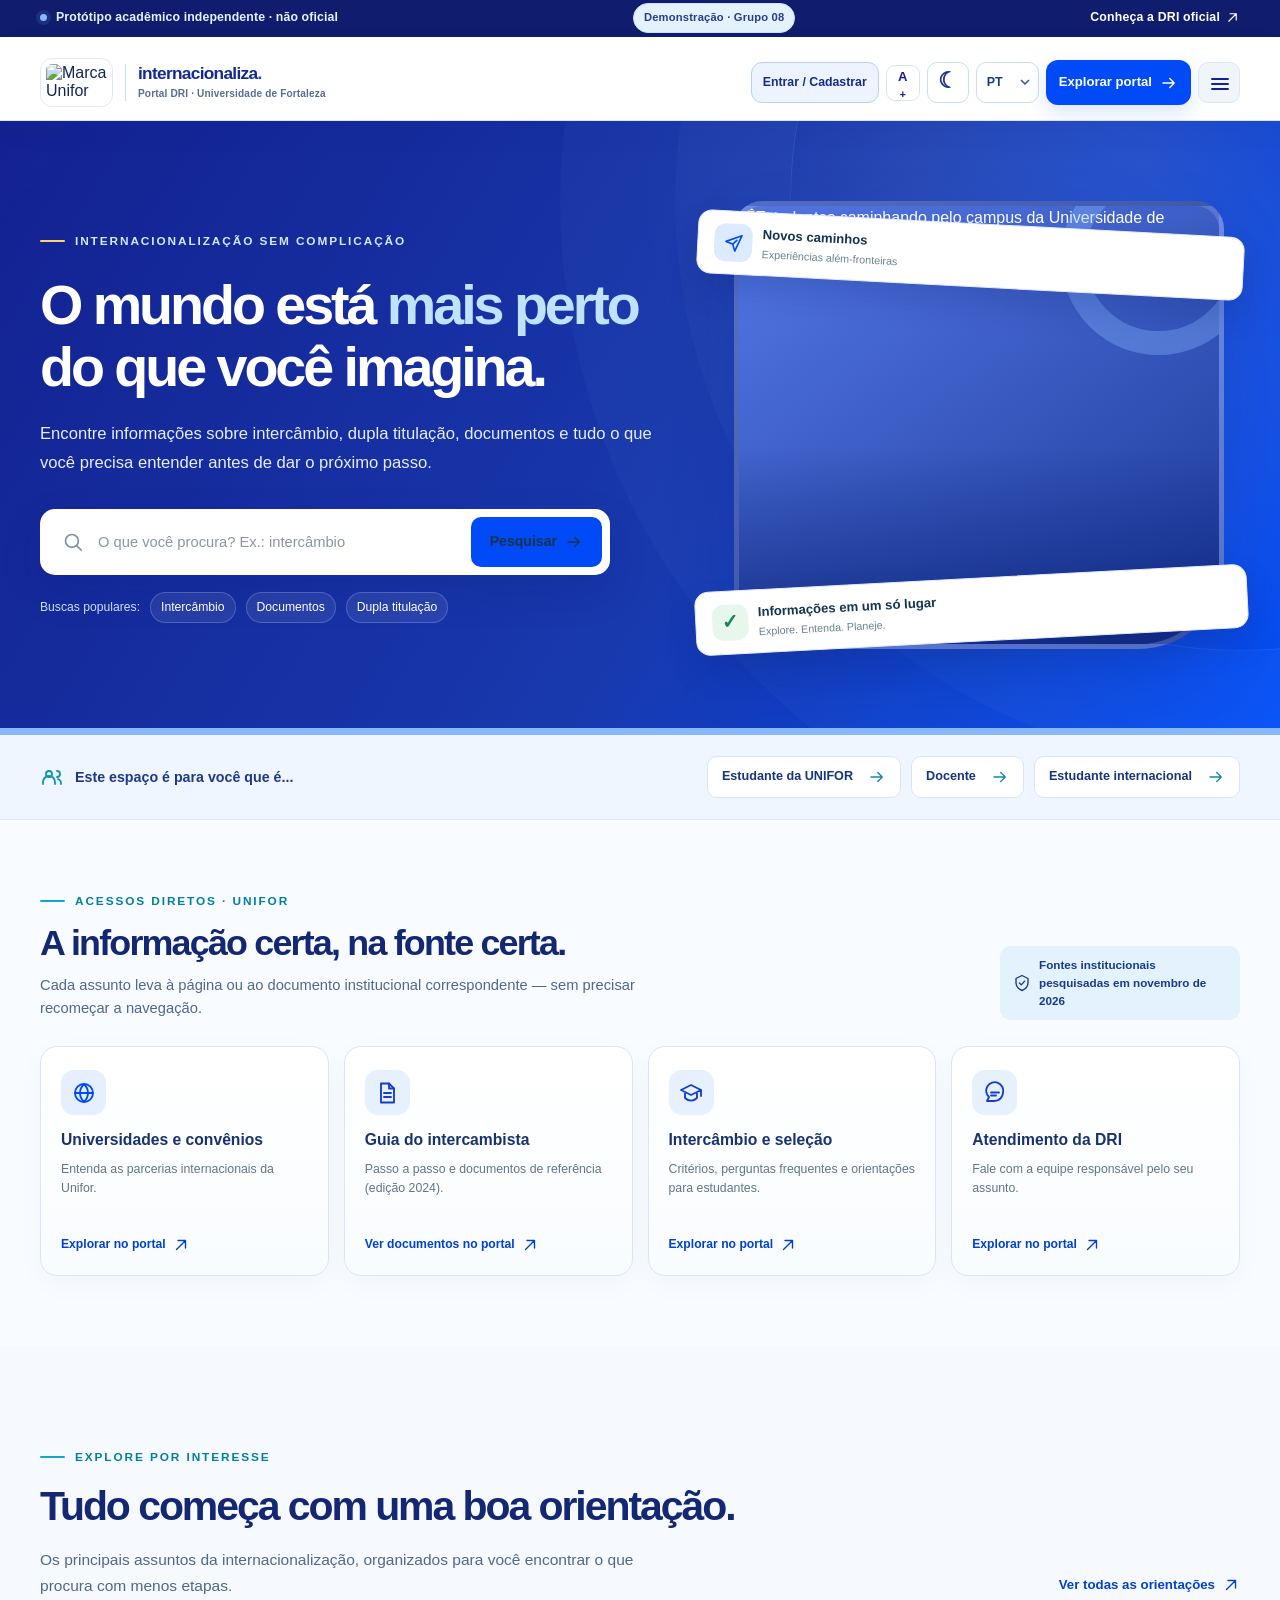
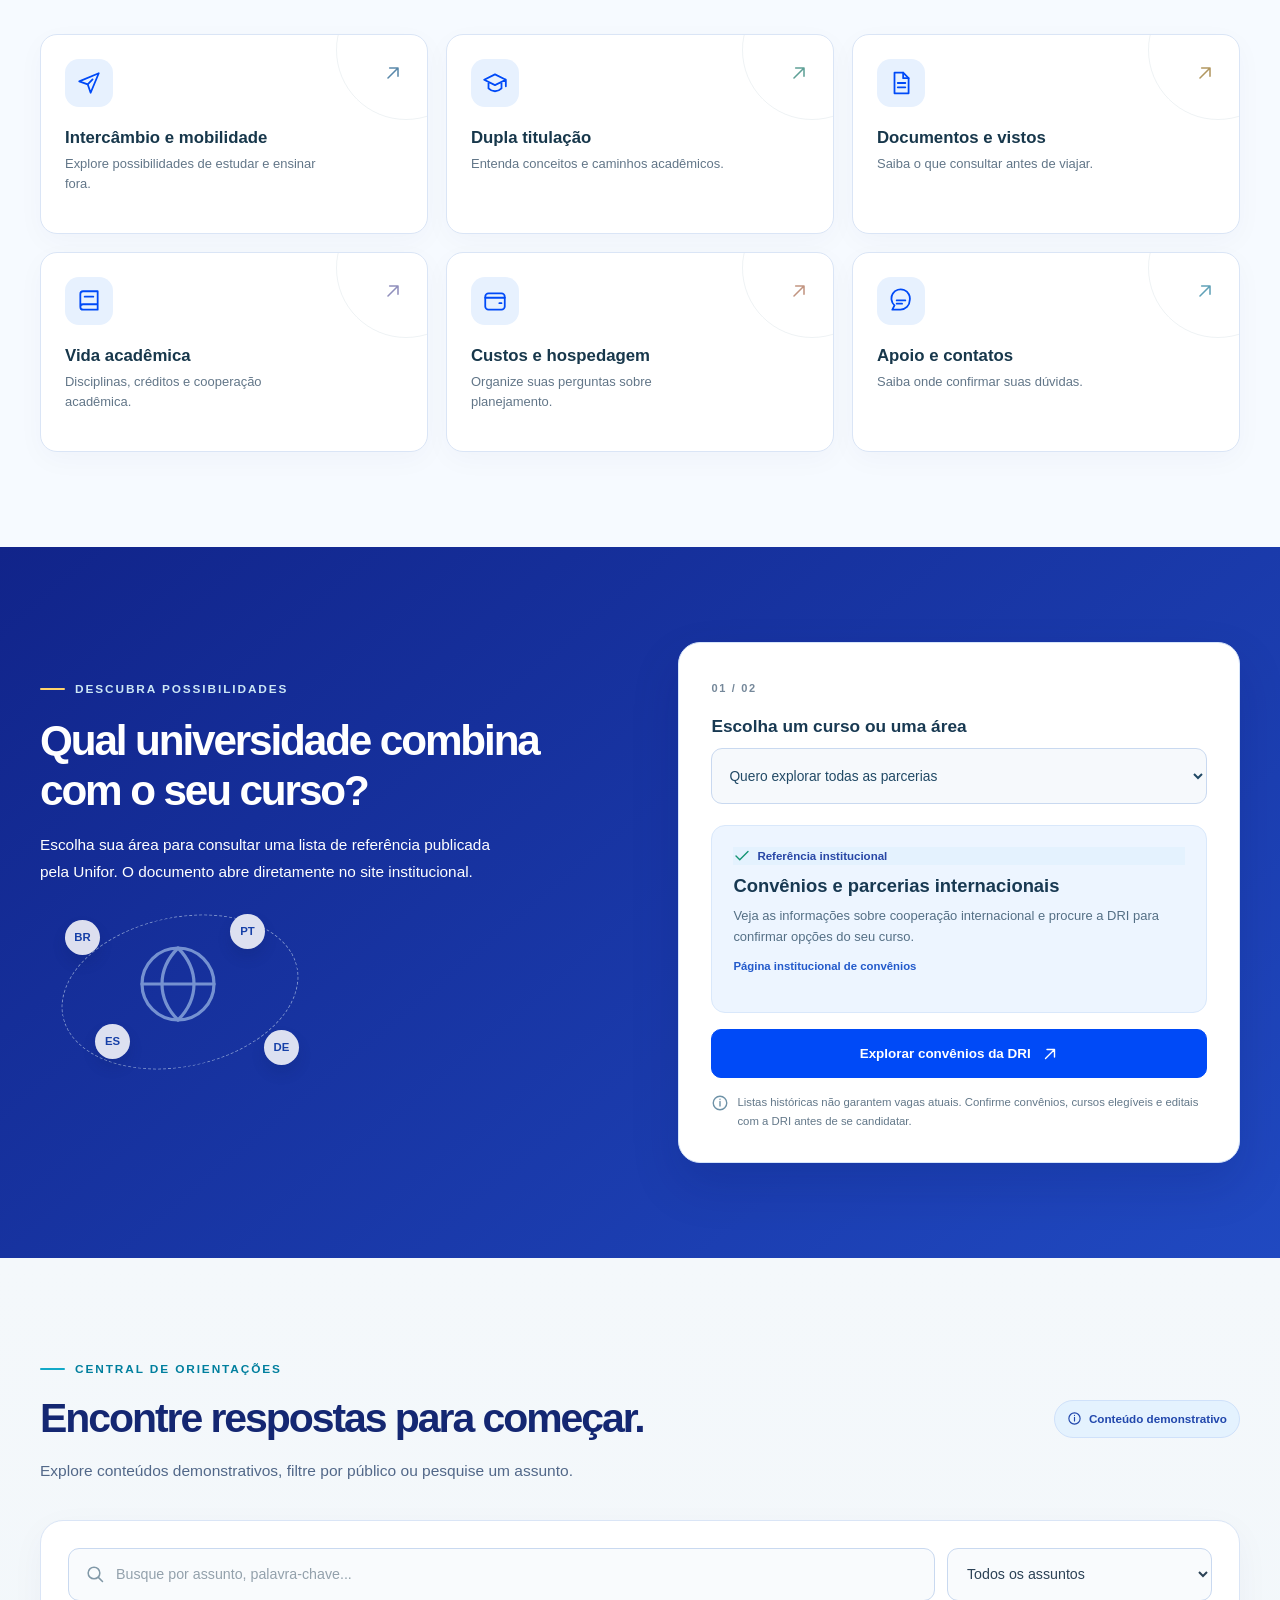
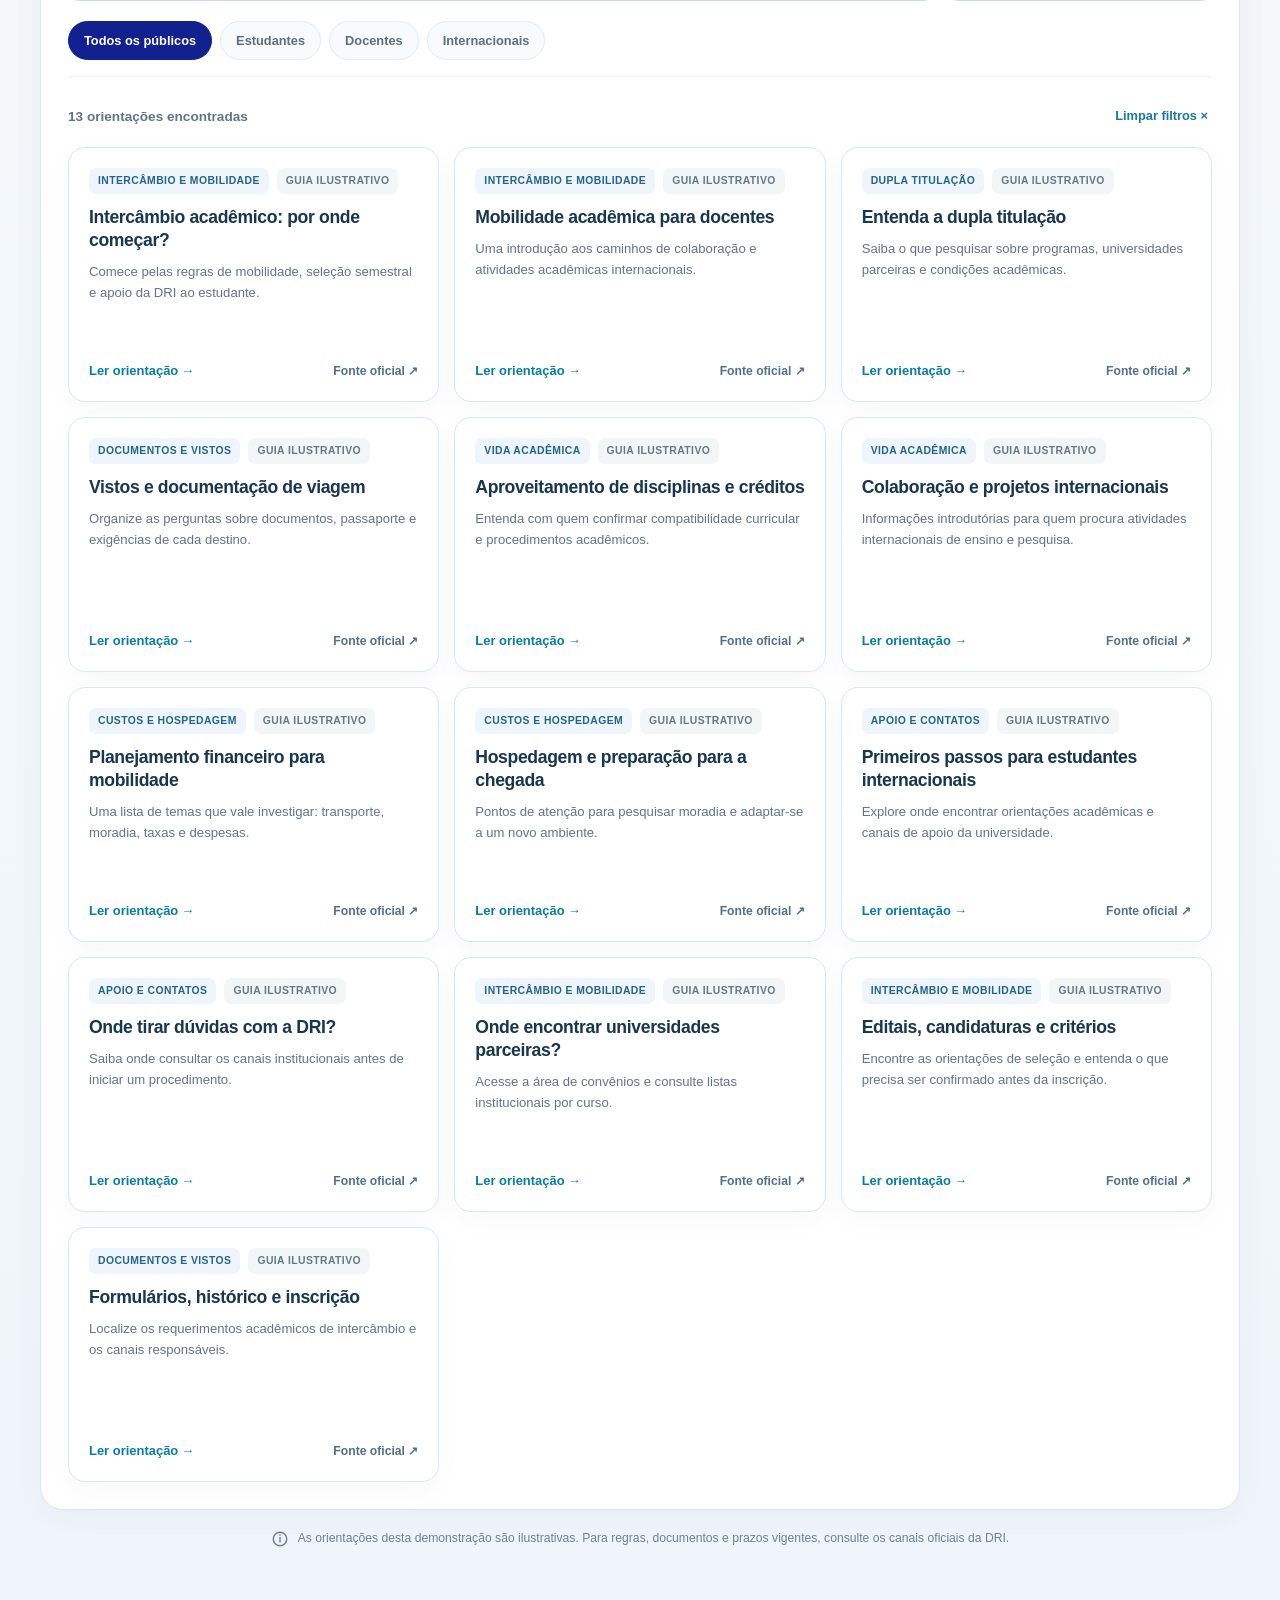
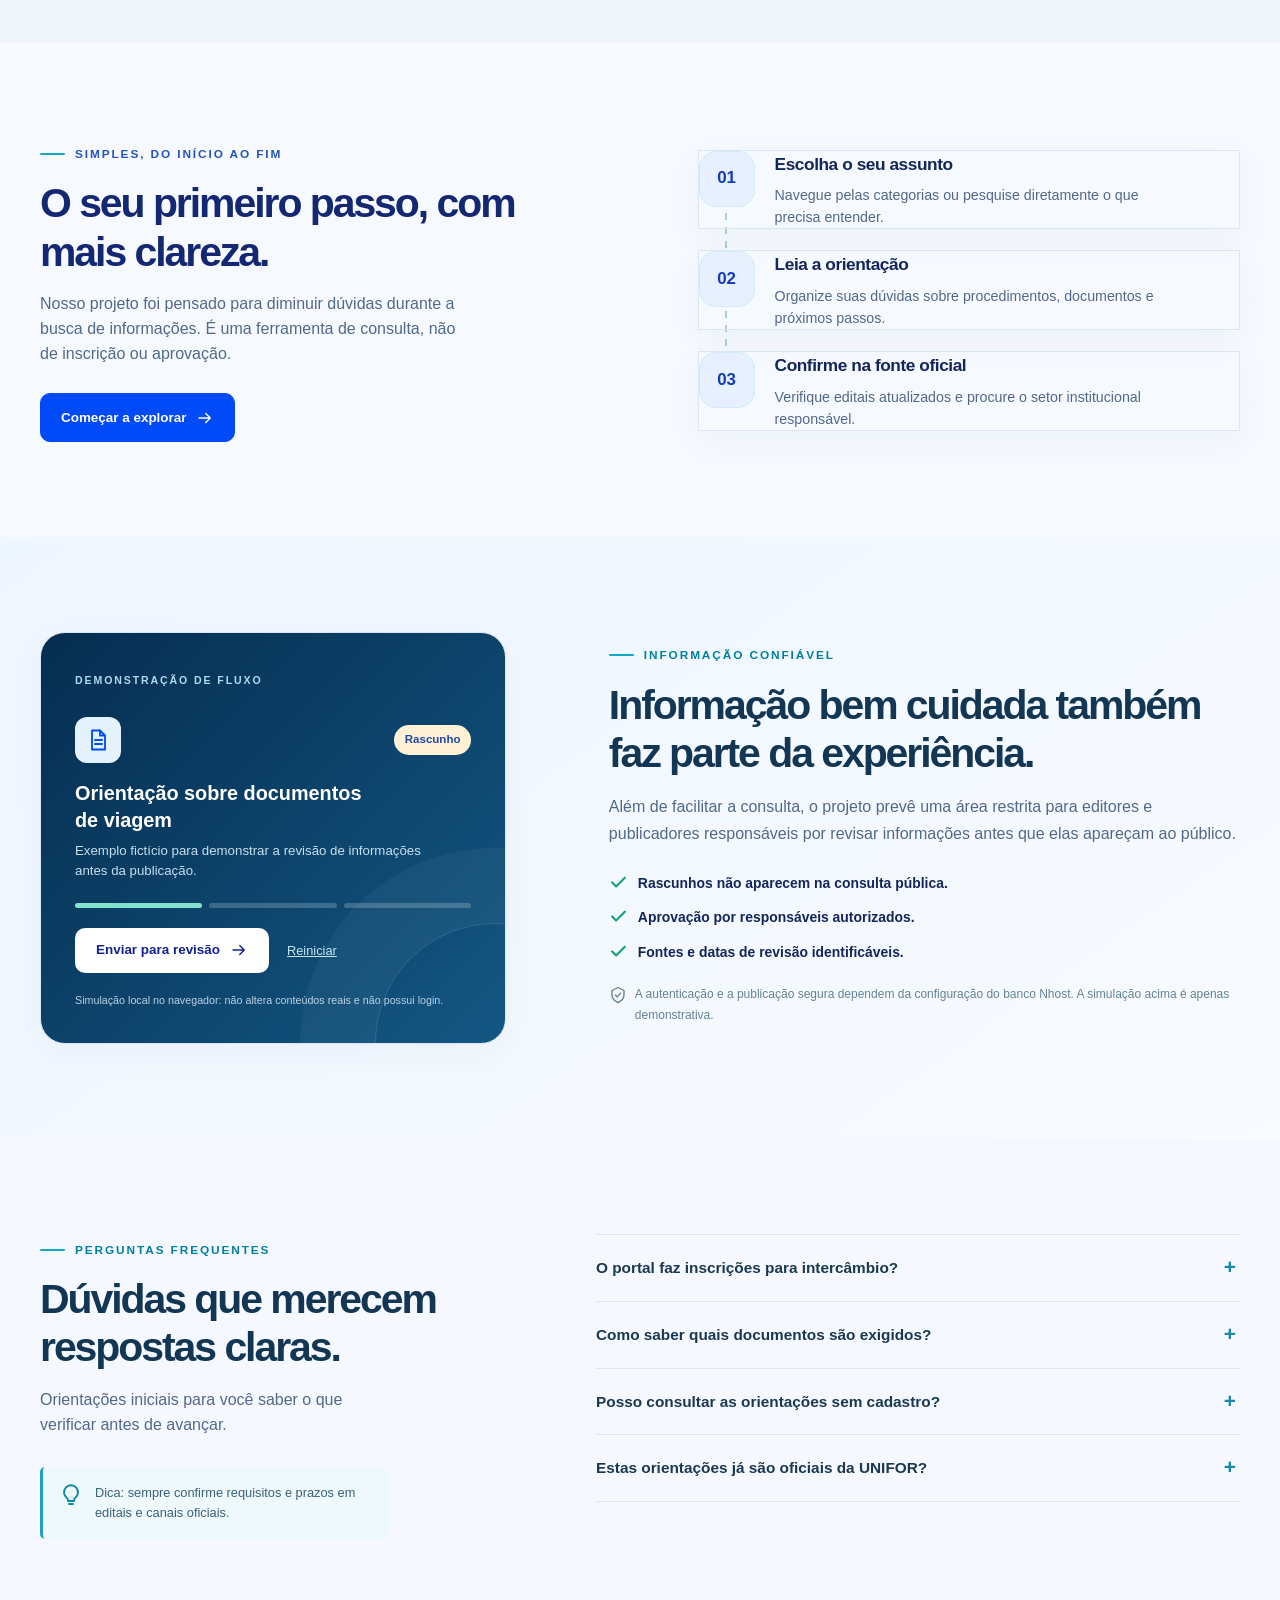
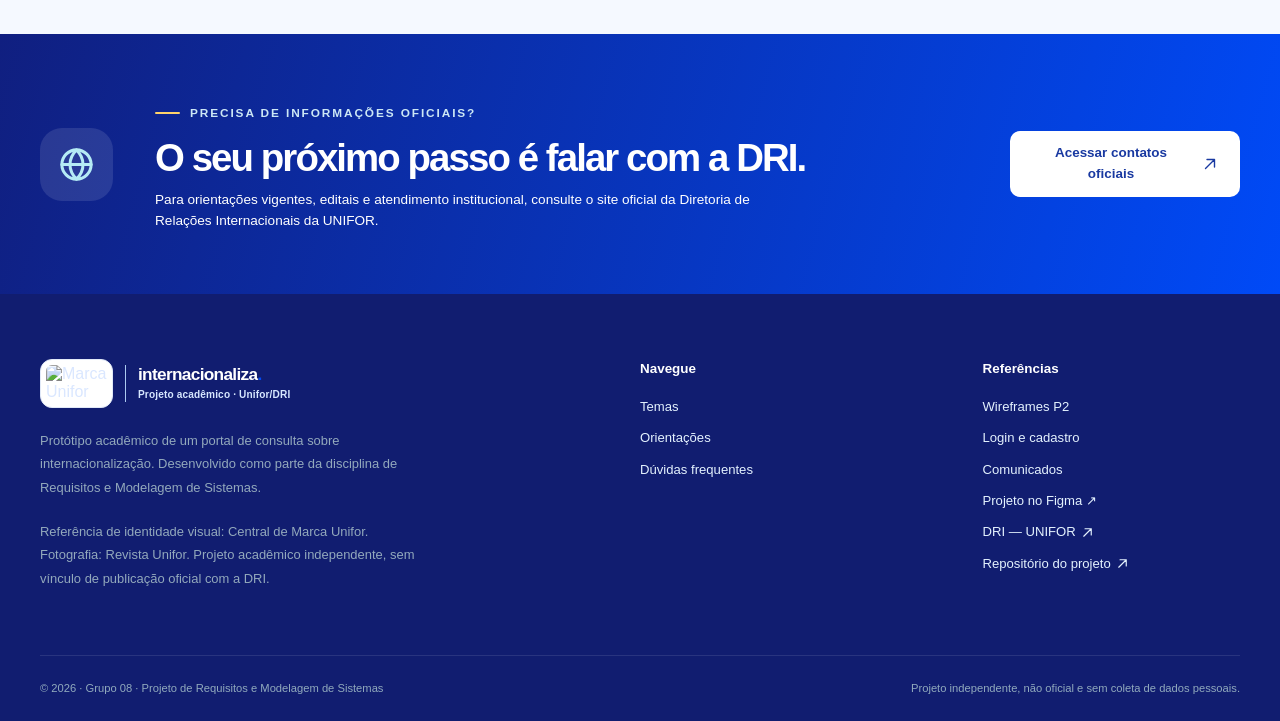
==== commit de157e8f: "feat(ui): marca internacionaliza, tema claro/escuro e espanhol com preferências persistentes" ====
--- a/prototipo/index.html
+++ b/prototipo/index.html
@@ -11,6 +11,8 @@
     <link rel="stylesheet" href="./experience.css" />
     <link rel="stylesheet" href="./redesign.css" />
     <link rel="stylesheet" href="./institutional.css" />
+    <link rel="stylesheet" href="./theme.css" />
+    <script src="./portal-settings.js" defer></script>
     <script src="./app.js" defer></script>
     <script src="./experience.js" defer></script>
   </head>
@@ -47,10 +49,10 @@
 
     <header class="site-header">
       <div class="container site-header__inner">
-        <a class="brand institution-brand" href="#inicio" aria-label="Início do protótipo do Portal de Internacionalização — referência visual à Unifor">
-          <img class="institution-brand__logo" src="https://upload.wikimedia.org/wikipedia/commons/8/83/Unifor_logo.svg" alt="Universidade de Fortaleza" width="108" height="47" loading="eager" referrerpolicy="no-referrer" />
+        <a class="brand institution-brand" href="#inicio" aria-label="internacionaliza. — Portal acadêmico inspirado na DRI da Universidade de Fortaleza">
+          <img class="institution-brand__logo" src="https://commons.wikimedia.org/wiki/Special:FilePath/Unifor%20logo.svg" alt="Marca Unifor" width="73" height="49" loading="eager" />
           <span class="institution-brand__separator" aria-hidden="true"></span>
-          <span class="institution-brand__copy"><strong>Diretoria de Relações Internacionais</strong><small>Portal acadêmico · Grupo 08</small></span>
+          <span class="institution-brand__copy"><strong>internacionaliza<span class="brand__dot">.</span></strong><small>Portal DRI · Universidade de Fortaleza</small></span>
         </a>
         <nav class="main-nav" id="menu-principal" aria-label="Navegação principal">
           <a href="#inicio" class="nav-active" data-i18n="navHome">Início</a>
@@ -61,9 +63,9 @@
           <a href="#/documentos" data-i18n="navSources">Fontes oficiais</a>
           <a href="#/contatos" data-i18n="navContact">Contatos</a>
         </nav>
-        <div class="header-actions"><a class="account-entry" href="./conta.html" aria-label="Entrar ou criar conta">Entrar / Cadastrar</a>
+        <div class="header-actions"><a class="account-entry" data-portal-account href="./conta.html" aria-label="Entrar ou criar conta">Entrar / Cadastrar</a>
           <button type="button" class="header-action font-control" id="fontButton" aria-label="Aumentar tamanho do texto" aria-pressed="false" title="Aumentar texto">A<span aria-hidden="true">+</span></button>
-          <button type="button" class="header-action locale-control" id="localeButton" aria-label="Switch to English" title="Alterar idioma">EN</button>
+          <button type="button" class="header-action theme-control" id="themeButton" data-portal-theme aria-label="Alternar modo de aparência" title="Alternar tema" aria-pressed="false"><span class="theme-glyph" aria-hidden="true">☾</span></button><label class="locale-field"><span class="sr-only">Idioma / Language / Idioma</span><select id="localeButton" data-portal-language aria-label="Idioma do portal"><option value="pt">PT</option><option value="en">EN</option><option value="es">ES</option></select></label>
           <a class="header-cta" href="#/processo"><span data-i18n="navExplore">Explorar portal</span><svg class="icon icon--small"><use href="#icon-arrow" /></svg></a>
           <button type="button" class="mobile-menu-toggle" id="menuButton" aria-expanded="false" aria-controls="menu-principal" aria-label="Abrir menu"><svg class="icon"><use href="#icon-menu" /></svg></button>
         </div>
@@ -190,7 +192,7 @@
       <section class="contact-section" id="contatos" aria-labelledby="contact-title"><div class="container contact-section__inner"><div class="contact-section__orb" aria-hidden="true"><svg class="icon"><use href="#icon-globe" /></svg></div><div><div class="eyebrow eyebrow--light"><span class="eyebrow__line"></span><span data-i18n="contactEyebrow">PRECISA DE INFORMAÇÕES OFICIAIS?</span></div><h2 id="contact-title" data-i18n="contactTitle">O seu próximo passo é falar com a DRI.</h2><p data-i18n="contactDescription">Para orientações vigentes, editais e atendimento institucional, consulte o site oficial da Diretoria de Relações Internacionais da UNIFOR.</p></div><a class="btn btn--white contact-section__button" href="https://unifor.br/dri/contatos" target="_blank" rel="noopener noreferrer"><span data-i18n="contactButton">Acessar contatos oficiais</span><svg class="icon icon--small"><use href="#icon-arrow-up-right" /></svg></a></div></section>
     </main>
 
-    <footer class="site-footer"><div class="container footer-main"><div class="footer-brand"><a class="brand brand--footer institution-brand" href="#inicio" aria-label="Protótipo acadêmico do Portal de Internacionalização"><img class="institution-brand__logo" src="https://upload.wikimedia.org/wikipedia/commons/8/83/Unifor_logo.svg" alt="Universidade de Fortaleza" width="108" height="47" loading="lazy" referrerpolicy="no-referrer" /><span class="institution-brand__separator" aria-hidden="true"></span><span class="institution-brand__copy"><strong>Diretoria de Relações Internacionais</strong><small>Protótipo independente · Grupo 08</small></span></a><p data-i18n="footerDescription">Protótipo acadêmico de um portal de consulta sobre internacionalização. Desenvolvido como parte da disciplina de Requisitos e Modelagem de Sistemas.</p><p class="institutional-credits">Referência de identidade visual: <a href="https://unifor.br/central-de-marca" target="_blank" rel="noopener noreferrer">Central de Marca Unifor</a>. Fotografia: <a href="https://unifor.br/-/revista-unifor-internacionalizacao-vai-alem-do-intercambio" target="_blank" rel="noopener noreferrer">Revista Unifor</a>. Projeto acadêmico independente, sem vínculo de publicação oficial com a DRI.</p></div><div class="footer-links"><strong data-i18n="footerNavigate">Navegue</strong><a href="#categorias" data-i18n="navTopics">Temas</a><a href="#/orientacoes" data-i18n="navGuides">Orientações</a><a href="#duvidas" data-i18n="footerFaq">Dúvidas frequentes</a></div><div class="footer-links"><strong data-i18n="footerReferences">Referências</strong><a href="./wireframes/">Wireframes P2</a><a href="./conta.html">Login e cadastro</a><a href="./publicacoes.html">Comunicados</a><a href="https://www.figma.com/design/wINNQ9DbvhYKjjxyRV2lYc" target="_blank" rel="noopener noreferrer">Projeto no Figma ↗</a><a href="https://unifor.br/dri/inicial" target="_blank" rel="noopener noreferrer">DRI — UNIFOR <svg class="icon icon--tiny"><use href="#icon-arrow-up-right" /></svg></a><a href="https://github.com/Ruan-levi/-requisitos-20262--grupo08" target="_blank" rel="noopener noreferrer"><span data-i18n="footerRepository">Repositório do projeto</span><svg class="icon icon--tiny"><use href="#icon-arrow-up-right" /></svg></a></div></div><div class="container footer-bottom"><span>© 2026 · Grupo 08 · <span data-i18n="footerSchool">Projeto de Requisitos e Modelagem de Sistemas</span></span><span class="footer-disclaimer" data-i18n="footerDisclaimer">Projeto independente, não oficial e sem coleta de dados pessoais.</span></div></footer>
+    <footer class="site-footer"><div class="container footer-main"><div class="footer-brand"><a class="brand brand--footer institution-brand" href="#inicio" aria-label="internacionaliza. — Início"><img class="institution-brand__logo" src="https://commons.wikimedia.org/wiki/Special:FilePath/Unifor%20logo.svg" alt="Marca Unifor" width="73" height="49" loading="lazy" /><span class="institution-brand__separator" aria-hidden="true"></span><span class="institution-brand__copy"><strong>internacionaliza<span class="brand__dot">.</span></strong><small>Projeto acadêmico · Unifor/DRI</small></span></a><p data-i18n="footerDescription">Protótipo acadêmico de um portal de consulta sobre internacionalização. Desenvolvido como parte da disciplina de Requisitos e Modelagem de Sistemas.</p><p class="institutional-credits">Referência de identidade visual: <a href="https://unifor.br/central-de-marca" target="_blank" rel="noopener noreferrer">Central de Marca Unifor</a>. Fotografia: <a href="https://unifor.br/-/revista-unifor-internacionalizacao-vai-alem-do-intercambio" target="_blank" rel="noopener noreferrer">Revista Unifor</a>. Projeto acadêmico independente, sem vínculo de publicação oficial com a DRI.</p></div><div class="footer-links"><strong data-i18n="footerNavigate">Navegue</strong><a href="#categorias" data-i18n="navTopics">Temas</a><a href="#/orientacoes" data-i18n="navGuides">Orientações</a><a href="#duvidas" data-i18n="footerFaq">Dúvidas frequentes</a></div><div class="footer-links"><strong data-i18n="footerReferences">Referências</strong><a href="./wireframes/">Wireframes P2</a><a href="./conta.html">Login e cadastro</a><a href="./publicacoes.html">Comunicados</a><a href="https://www.figma.com/design/wINNQ9DbvhYKjjxyRV2lYc" target="_blank" rel="noopener noreferrer">Projeto no Figma ↗</a><a href="https://unifor.br/dri/inicial" target="_blank" rel="noopener noreferrer">DRI — UNIFOR <svg class="icon icon--tiny"><use href="#icon-arrow-up-right" /></svg></a><a href="https://github.com/Ruan-levi/-requisitos-20262--grupo08" target="_blank" rel="noopener noreferrer"><span data-i18n="footerRepository">Repositório do projeto</span><svg class="icon icon--tiny"><use href="#icon-arrow-up-right" /></svg></a></div></div><div class="container footer-bottom"><span>© 2026 · Grupo 08 · <span data-i18n="footerSchool">Projeto de Requisitos e Modelagem de Sistemas</span></span><span class="footer-disclaimer" data-i18n="footerDisclaimer">Projeto acadêmico independente, não oficial. Área de contas condicionada ao Nhost.</span></div></footer>
 
     <dialog id="guideDialog" class="guide-dialog" aria-labelledby="dialogTitle"><div class="guide-dialog__body"><button class="dialog-close" id="closeDialog" type="button" aria-label="Fechar orientação"><svg class="icon"><use href="#icon-close" /></svg></button><span class="dialog-kicker" id="dialogCategory"></span><h2 id="dialogTitle"></h2><p id="dialogDescription" class="dialog-intro"></p><h3 id="dialogStepsTitle" data-i18n="dialogStepsTitle">Por onde começar</h3><ol id="dialogSteps"></ol><div class="dialog-source"><span data-i18n="dialogSourceHeading">FONTE ESPECÍFICA</span><strong id="dialogSourceName"></strong><small id="dialogReviewed"></small></div><p class="dialog-notice"><svg class="icon icon--small"><use href="#icon-info" /></svg><span data-i18n="dialogNotice">Orientação ilustrativa. Confirme procedimentos e prazos nas fontes oficiais.</span></p><a href="https://unifor.br/dri/inicial" class="btn btn--navy" id="dialogOfficialLink" target="_blank" rel="noopener noreferrer"><span data-i18n="dialogOfficial">Consultar DRI oficial</span><svg class="icon icon--small"><use href="#icon-arrow-up-right" /></svg></a></div></dialog>
   </body>
--- a/prototipo/theme.css
+++ b/prototipo/theme.css
@@ -0,0 +1,156 @@
+/* Estilo unificado: marca internacionaliza. + Unifor, controles de tema e dark mode.
+   Última camada visual. Não afeta autenticação, dados nem procedimentos. */
+:root{--surface:#fff;--surface-2:#f0f6ff;--page:#f5f9ff;--text:#14265b;--subtext:#52688b;--line:#d9e5f6;--shadow:0 12px 36px #132b8410}
+body{transition:background-color .18s,color .18s}
+.institution-brand.brand{gap:12px;min-width:235px;align-items:center}
+.institution-brand__logo{display:block;flex:none;width:73px;height:49px;object-fit:contain;padding:5px;background:#fff;border:1px solid #e1e9f8;border-radius:12px}
+.institution-brand__separator{height:37px;flex:none;background:#cadbf7}
+.institution-brand__copy{display:flex!important;flex-direction:column;gap:4px;min-width:0}
+.institution-brand__copy strong{font-size:clamp(.94rem,1.35vw,1.16rem)!important;max-width:none!important;font-weight:850;color:#152a91;letter-spacing:-.04em;line-height:1.08}
+.institution-brand__copy small{font-size:.63rem!important;letter-spacing:.015em;max-width:240px;line-height:1.35;color:#596c93}
+.institution-brand__copy .brand__dot{color:#004af7}
+.site-header__inner{gap:12px}
+.header-actions{gap:7px}
+.header-actions .account-entry{display:inline-flex;align-items:center;justify-content:center;font-size:.77rem;padding:10px 11px;min-height:40px}
+.locale-field{display:flex;align-items:center}
+.locale-field select,.portal-language{appearance:none;-webkit-appearance:none;min-width:63px;height:41px;border:1px solid #ccdaf4;border-radius:10px;background:#fff;color:#1a3986;font-size:.78rem;font-weight:850;padding:0 22px 0 10px;cursor:pointer;
+background-image:url("data:image/svg+xml,%3Csvg xmlns='http://www.w3.org/2000/svg' width='10' height='7' fill='none'%3E%3Cpath d='m1 1 4 4 4-4' stroke='%232e52a8' stroke-width='1.5'/%3E%3C/svg%3E");background-position:right 8px center;background-repeat:no-repeat}
+.locale-field select:hover,.portal-language:hover{border-color:#6a9ef8;background-color:#f3f7ff}
+.header-action.theme-control,.portal-theme{display:grid;place-items:center;height:41px;width:42px;flex:none;border:1px solid #ccdaf4;background:#fff;border-radius:10px;color:#1d3a91;font-size:1.38rem;cursor:pointer;transition:background .18s,transform .18s}
+.header-action.theme-control:hover,.portal-theme:hover{background:#e8f2ff;transform:translateY(-1px)}
+.theme-glyph{line-height:1;display:block;transform:translateY(-1px)}
+.site-header .main-nav{gap:2px}
+.site-header .main-nav a{padding-inline:7px;font-size:.76rem}
+.header-cta{padding-inline:13px}
+.institution-brand__copy small{display:block}
+.brand--footer .institution-brand__logo{background:#fff;filter:none}
+.brand--footer .institution-brand__copy strong{color:#fff!important}
+.brand--footer .institution-brand__copy small{color:#d7e7ff}
+.portal-workspace .xp-hero{transition:background .2s}
+.xp-card,.xp-paper,.xp-sidebar-card,.xp-destination-card,.official-tile,.topic-card{transition:background-color .2s,color .2s,transform .15s,box-shadow .15s}
+.xp-filterbar input,.xp-destination-filters input,.xp-filterbar select,.xp-destination-filters select{min-height:45px}
+.xp-sidenav>a:focus-visible,.xp-btn:focus-visible{outline:3px solid #87b7fe;outline-offset:2px}
+/* Cabeçalho responsivo e previsível: evita texto apertado em notebooks. */
+@media(max-width:1370px){
+ .site-header .main-nav{display:none;position:absolute;top:91px;left:0;right:0;height:auto;z-index:40;flex-direction:column;gap:1px;align-items:stretch;background:#fff;border:1px solid #dce7f8;box-shadow:0 18px 28px #13297728;padding:13px 24px;border-radius:0 0 16px 16px}
+ .site-header .main-nav.is-open{display:flex}
+ .site-header .main-nav a{height:auto;min-height:44px;padding:12px;font-size:.87rem}
+ .site-header .main-nav a.nav-active::after{width:4px;height:60%;left:0;top:20%;bottom:auto}
+ .site-header .mobile-menu-toggle{display:grid;place-items:center;width:42px;height:41px}
+ .institution-brand__copy strong{font-size:1.08rem!important}
+}
+@media(max-width:760px){
+ .site-header__inner{gap:8px}
+ .institution-brand.brand{gap:7px;min-width:0}
+ .institution-brand__logo{width:52px;height:38px;padding:4px;border-radius:8px}
+ .institution-brand__separator{height:28px}
+ .institution-brand__copy strong{font-size:.9rem!important}
+ .institution-brand__copy small{font-size:.54rem!important;max-width:145px}
+ .header-actions{gap:4px}
+ .header-cta,.font-control{display:none!important}
+ .header-actions .account-entry{padding:7px 8px;min-height:35px;font-size:.67rem}
+ .header-action.theme-control,.portal-theme{height:36px;width:36px}
+ .locale-field select,.portal-language{height:36px;min-width:55px;font-size:.71rem;padding-left:7px}
+ .site-header .main-nav{top:76px}
+}
+@media(max-width:430px){
+ .institution-brand__separator{display:none}
+ .institution-brand__copy small{display:none}
+ .institution-brand__logo{width:45px}
+ .header-actions .account-entry{max-width:68px;line-height:1.2;text-align:center;white-space:normal}
+ .institution-brand__copy strong{font-size:.83rem!important}
+}
+html[data-theme="dark"]{
+ color-scheme:dark;
+ --surface:#152347;--surface-2:#1c315b;--page:#0b1430;--text:#eef5ff;--subtext:#b6c5e1;--line:#35466f;
+ --navy:#d8e6ff;--ink:#edf4ff;--muted:#bccbe3;--blue:#81aaff;
+ --shadow:0 18px 45px #00000028;
+}
+html[data-theme="dark"] body{background:#0b1430!important;color:#edf4ff}
+html[data-theme="dark"] .site-header,html[data-theme="dark"] .site-head{background:#121f3e!important;border-color:#324670;color:#edf4ff;box-shadow:0 8px 25px #0002}
+html[data-theme="dark"] .top-strip{background:#0a1231}
+html[data-theme="dark"] .institution-brand__copy strong{color:#f4f7ff!important}
+html[data-theme="dark"] .institution-brand__copy small{color:#a9c4ef}
+html[data-theme="dark"] .site-header .main-nav a,html[data-theme="dark"] .site-head nav a{color:#dce8ff}
+html[data-theme="dark"] .site-header .main-nav a:hover,html[data-theme="dark"] .site-header .main-nav a.nav-active,html[data-theme="dark"] .site-head nav a:hover{background:#203669;color:#fff}
+html[data-theme="dark"] .site-header .main-nav{background:#162345;border-color:#344a76}
+html[data-theme="dark"] .header-action,html[data-theme="dark"] .locale-field select,html[data-theme="dark"] .portal-language,html[data-theme="dark"] .portal-theme,html[data-theme="dark"] .header-action.theme-control,html[data-theme="dark"] .mobile-menu-toggle{background-color:#1d3059;border-color:#48608e;color:#e7f0ff}
+html[data-theme="dark"] .account-entry{background:#213c72;color:#edf4ff;border-color:#516a9b}
+html[data-theme="dark"] .header-cta{background:#315fe0}
+html[data-theme="dark"] .hero{background:linear-gradient(125deg,#101d5d,#172a86 70%,#234ac6)}
+html[data-theme="dark"] .audience-band,html[data-theme="dark"] .official-hub,html[data-theme="dark"] .section--topics,html[data-theme="dark"] .section--explore,html[data-theme="dark"] .section--journey,html[data-theme="dark"] .section--editorial,html[data-theme="dark"] .section--faq{background:#0d1935!important;color:#eaf2ff}
+html[data-theme="dark"] .audience-band{border-color:#324674}
+html[data-theme="dark"] .audience-band__label,html[data-theme="dark"] .audience-band__links button{color:#dae9ff}
+html[data-theme="dark"] .audience-band__links button:hover{background:#1e376c;color:#fff}
+html[data-theme="dark"] .section-heading h2,html[data-theme="dark"] .section-heading p,html[data-theme="dark"] .official-hub h2,html[data-theme="dark"] .journey-intro h2,html[data-theme="dark"] .journey-intro>p,html[data-theme="dark"] .faq-layout h2,html[data-theme="dark"] .faq-layout>div>p,html[data-theme="dark"] .editorial-copy h2,html[data-theme="dark"] .editorial-copy p{color:#eaf2ff}
+html[data-theme="dark"] .official-tile,html[data-theme="dark"] .topic-card,html[data-theme="dark"] .guide-card,html[data-theme="dark"] .explore-panel,html[data-theme="dark"] .journey-step,html[data-theme="dark"] .university-finder,html[data-theme="dark"] .editorial-card,html[data-theme="dark"] .faq-list details,html[data-theme="dark"] .guide-dialog__body{background:#172747!important;border-color:#334b75!important;box-shadow:0 10px 28px #0002}
+html[data-theme="dark"] :is(.official-tile strong,.topic-card__body strong,.guide-card h3,.university-finder h3,.journey-step h3,.editorial-card h3,.faq-list summary,.guide-dialog h2,.guide-dialog h3){color:#f0f6ff}
+html[data-theme="dark"] :is(.official-tile small,.topic-card__body p,.guide-card p,.journey-step p,.university-finder p,.editorial-card p,.guide-dialog p){color:#b8c9e3}
+html[data-theme="dark"] .official-hub__verified,html[data-theme="dark"] .demo-pill{background:#263f70;color:#d8e9ff;border-color:#4b6598}
+html[data-theme="dark"] .university-finder select,html[data-theme="dark"] .filter-bar input,html[data-theme="dark"] .filter-bar select,html[data-theme="dark"] .hero-search input{background:#202f53;border-color:#4b5c82;color:#fff}
+html[data-theme="dark"] .hero-search{background:#202f53;border-color:#50649a}
+html[data-theme="dark"] input::placeholder{color:#a6b9d7}
+html[data-theme="dark"] .university-finder__badge{background:#28487b;color:#e4eeff}
+html[data-theme="dark"] .university-finder__warning,html[data-theme="dark"] .small-note{color:#c1cee2}
+html[data-theme="dark"] .portal-workspace{background:linear-gradient(125deg,#0b1430,#0e1937 55%,#111b3d)!important;color:#e9f2ff}
+html[data-theme="dark"] .xp-hero{background:linear-gradient(120deg,#16256b,#263ca3)!important}
+html[data-theme="dark"] .xp-sidenav,html[data-theme="dark"] .xp-card,html[data-theme="dark"] .xp-destination-card,html[data-theme="dark"] .xp-uni-card,html[data-theme="dark"] .xp-paper,html[data-theme="dark"] .xp-sidebar-card,html[data-theme="dark"] .xp-journey-panel,html[data-theme="dark"] .xp-process-item,html[data-theme="dark"] .xp-doc-sheet,html[data-theme="dark"] .xp-destination-filters,html[data-theme="dark"] .xp-reference-overview>div,html[data-theme="dark"] .xp-statbar span{background:#162747!important;border-color:#344e79!important;box-shadow:0 8px 24px #0002}
+html[data-theme="dark"] :is(.xp-card h3,.xp-destination-card h3,.xp-uni-card h3,.xp-paper h2,.xp-paper h3,.xp-sidebar-card h3,.xp-section-head h2,.xp-process-item h2,.xp-journey-panel__intro h2,.xp-journey-step strong,.xp-mini-path strong){color:#edf4ff}
+html[data-theme="dark"] :is(.xp-card p,.xp-destination-card p,.xp-uni-card p,.xp-paper p,.xp-paper li,.xp-sidebar-card p,.xp-section-head p,.xp-process-item p,.xp-journey-step small,.xp-journey-panel__intro p,.xp-breadcrumb,.xp-results-count){color:#bdcce6}
+html[data-theme="dark"] .xp-sidenav>a{color:#c7d8f0}
+html[data-theme="dark"] .xp-sidenav>a.is-active{background:#2b417c;color:#fff;box-shadow:inset 3px 0 0 #87b7fe}
+html[data-theme="dark"] .xp-sidenav>a:hover{background:#263f70;color:#fff}
+html[data-theme="dark"] .xp-sidenav-brand{color:#f0f5ff;border-color:#364b76}
+html[data-theme="dark"] .xp-sidenav-tip,html[data-theme="dark"] .xp-disclaimer,html[data-theme="dark"] .xp-education,html[data-theme="dark"] .xp-mini-path,html[data-theme="dark"] .xp-journey-step,html[data-theme="dark"] .xp-campus-callout,html[data-theme="dark"] .xp-info-pair>div,html[data-theme="dark"] .xp-info-pair>article,html[data-theme="dark"] .xp-double-official{background:#203559!important;border-color:#3d5684!important;color:#d1e0fa}
+html[data-theme="dark"] .xp-source,html[data-theme="dark"] .xp-resource-link,html[data-theme="dark"] .xp-btn--outline,html[data-theme="dark"] .xp-document-row,html[data-theme="dark"] .xp-destination-profile span{background:#1d335c!important;border-color:#44618c!important;color:#dae7ff}
+html[data-theme="dark"] .xp-btn--primary,html[data-theme="dark"] .xp-btn--gold{background:#315fe0;border-color:#315fe0;color:#fff}
+html[data-theme="dark"] .xp-filterbar input,html[data-theme="dark"] .xp-filterbar select,html[data-theme="dark"] .xp-destination-filters input,html[data-theme="dark"] .xp-destination-filters select,html[data-theme="dark"] .xp-plan-form select{background:#213454!important;color:#f2f7ff;border-color:#486293}
+html[data-theme="dark"] .xp-pill,html[data-theme="dark"] .xp-journey-step>span,html[data-theme="dark"] .xp-card-icon{background:#274379;color:#d3e5ff}
+html[data-theme="dark"] .xp-checklist li,html[data-theme="dark"] .xp-faq summary{color:#e4ecff}
+html[data-theme="dark"] .xp-faq details{border-color:#3a4d75}
+html[data-theme="dark"] .xp-faq details p{color:#c6d5ec}
+html[data-theme="dark"] .xp-statbar strong{color:#9bbdff}
+/* Área de conta e comunicados */
+html[data-theme="dark"] .welcome:not(.institutional-welcome){color:#e8f2ff}
+html[data-theme="dark"] .institutional-welcome{background:linear-gradient(120deg,#101d5b,#1a36a0)}
+html[data-theme="dark"] .panel,html[data-theme="dark"] .info-panel,html[data-theme="dark"] .dash-header,html[data-theme="dark"] .role-section.panel,html[data-theme="dark"] .editor-item{background:#172747;border-color:#344b75;color:#edf5ff;box-shadow:0 8px 28px #0002}
+html[data-theme="dark"] .info-panel{background:linear-gradient(140deg,#172661,#233f9d)}
+html[data-theme="dark"] .panel h2,html[data-theme="dark"] .panel h3,html[data-theme="dark"] .dash-header h2,html[data-theme="dark"] .role-section h3{color:#eef5ff}
+html[data-theme="dark"] .panel p,html[data-theme="dark"] .dash-header p,html[data-theme="dark"] .role-section p{color:#bbcae3}
+html[data-theme="dark"] .panel label,html[data-theme="dark"] #checklist label{color:#e2edff}
+html[data-theme="dark"] :is(.panel input:not([type=checkbox]),.panel select,.panel textarea){background:#213457;border-color:#49618c;color:#fff}
+html[data-theme="dark"] .panel .tabs{border-color:#344c7b}
+html[data-theme="dark"] .tabs button{color:#c1d2e9}
+html[data-theme="dark"] .tabs button.selected{background:#263d70;color:#fff;border-color:#87b7fe}
+html[data-theme="dark"] .role-help,html[data-theme="dark"] .notification{background:#263d62;border-color:#4b6893;color:#eaf3ff!important}
+html[data-theme="dark"] .notification.warning{background:#413520;border-color:#806c3c;color:#ffe8b2!important}
+html[data-theme="dark"] .favorite-list li{border-color:#344b77}
+html[data-theme="dark"] .favorite-list button,html[data-theme="dark"] .secondary{background:#294375;color:#eaf4ff;border-color:#5470a1}
+html[data-theme="dark"] footer{background:#101d3c;color:#cbd9ed;border-color:#344976}
+html[data-theme="dark"] footer a{color:#b9d5ff}
+@media(prefers-reduced-motion:reduce){body,.xp-card,.xp-paper,.xp-sidebar-card,.xp-destination-card{transition:none!important}}
+
+/* Preferências na área de contas e comunicados */
+.account-preferences{display:flex;align-items:center;gap:8px;justify-content:flex-end;flex:none}
+.account-preferences .locale-field select{height:42px}
+.account-preferences .portal-theme{height:42px}
+.site-head .head-layout{display:flex;align-items:center;gap:12px;justify-content:space-between;flex-wrap:wrap}
+.site-head .head-layout nav{display:flex;align-items:center;gap:4px;flex-wrap:wrap}
+.site-head .head-layout nav a{min-height:38px;display:inline-flex;align-items:center}
+.site-head .institution-brand__copy strong{color:#162e91}
+@media(max-width:940px){
+ .site-head .head-layout{justify-content:center}
+ .site-head .head-layout .brand{margin-right:auto}
+ .site-head .head-layout nav{order:3;justify-content:center;width:100%;border-top:1px solid #e1eafa;padding-top:8px}
+ .account-preferences{margin-left:auto}
+}
+@media(max-width:520px){
+ .site-head .head-layout .brand{margin:0;flex:1}
+ .site-head .head-layout nav{gap:0}
+ .site-head .head-layout nav a{font-size:.7rem;padding:7px}
+ .account-preferences .locale-field select,.account-preferences .portal-theme{height:36px}
+}
+html[data-theme="dark"] .account-preferences .portal-theme,
+html[data-theme="dark"] .account-preferences select{background-color:#1d3059;color:#e7f0ff;border-color:#48608e}
+html[data-theme="dark"] .site-head .head-layout nav{border-color:#344b75}
+html[data-theme="dark"] .site-head .institution-brand__copy strong{color:#edf5ff}
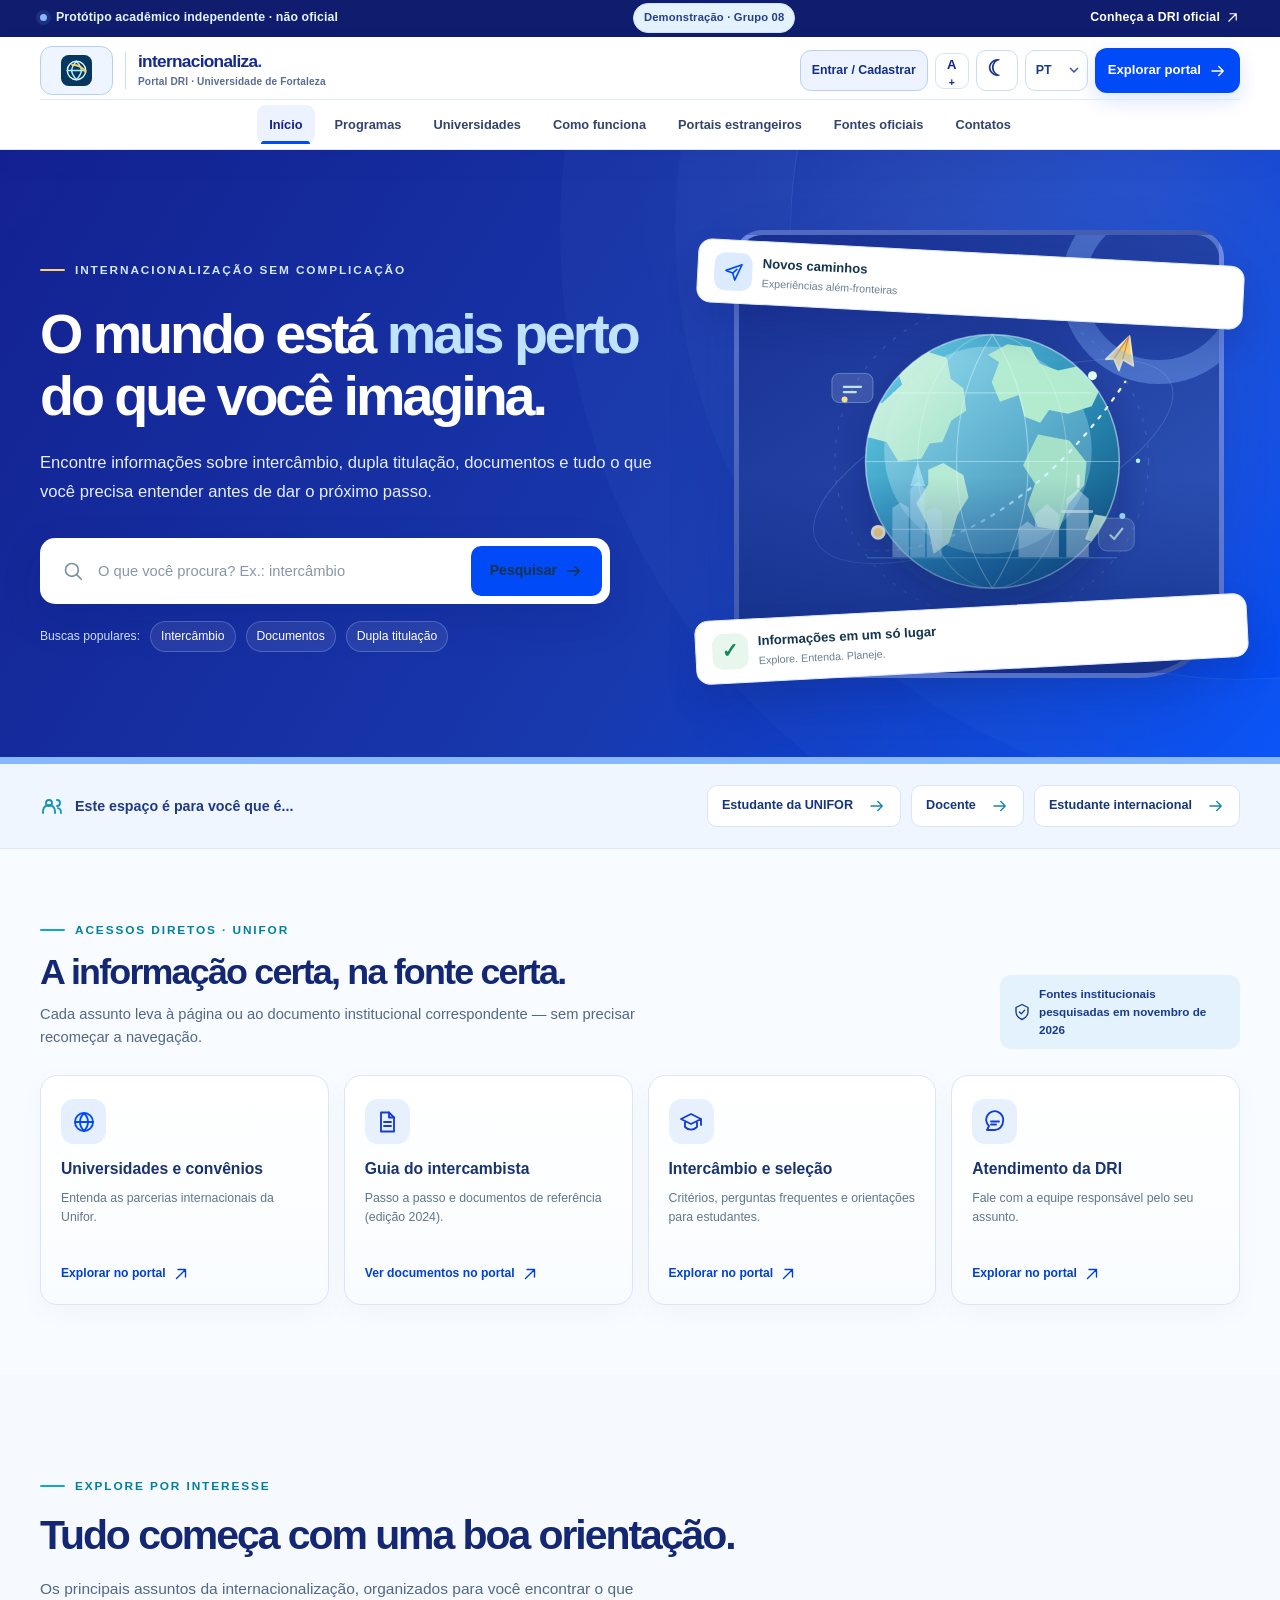
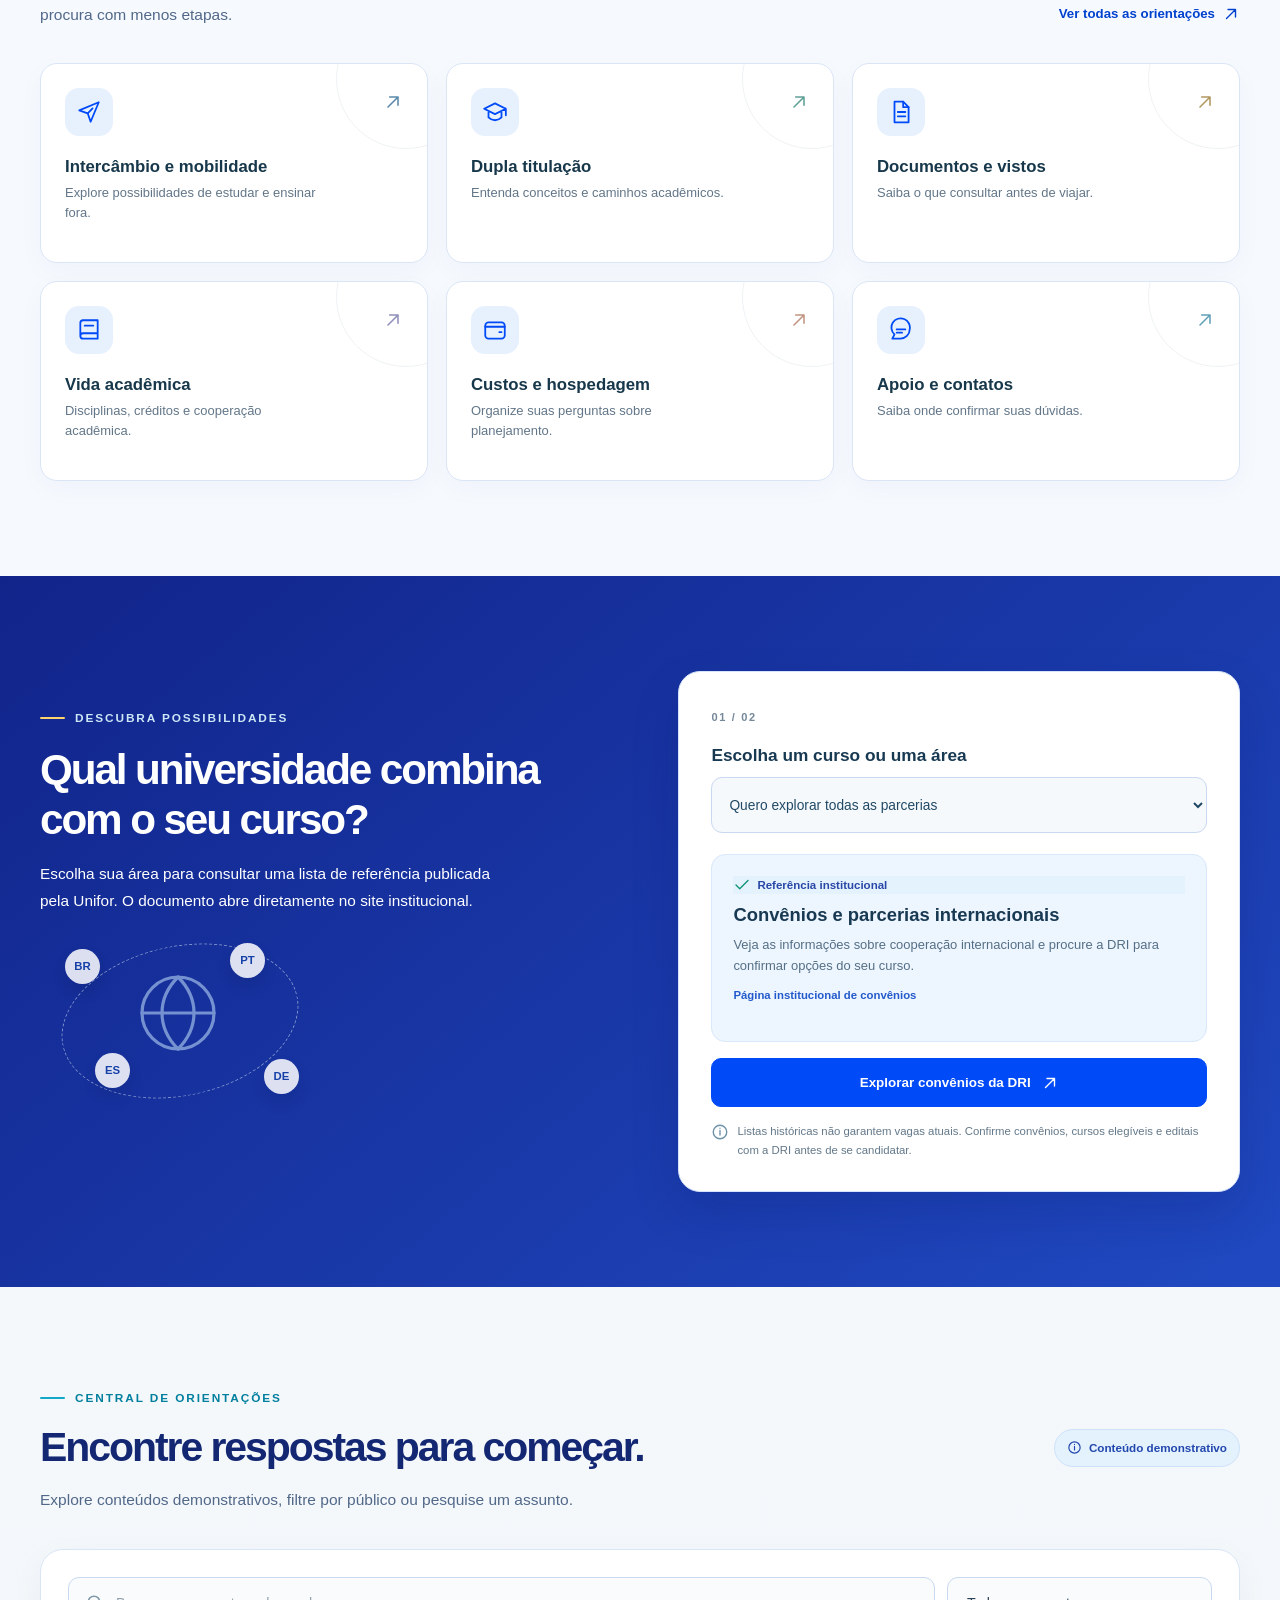
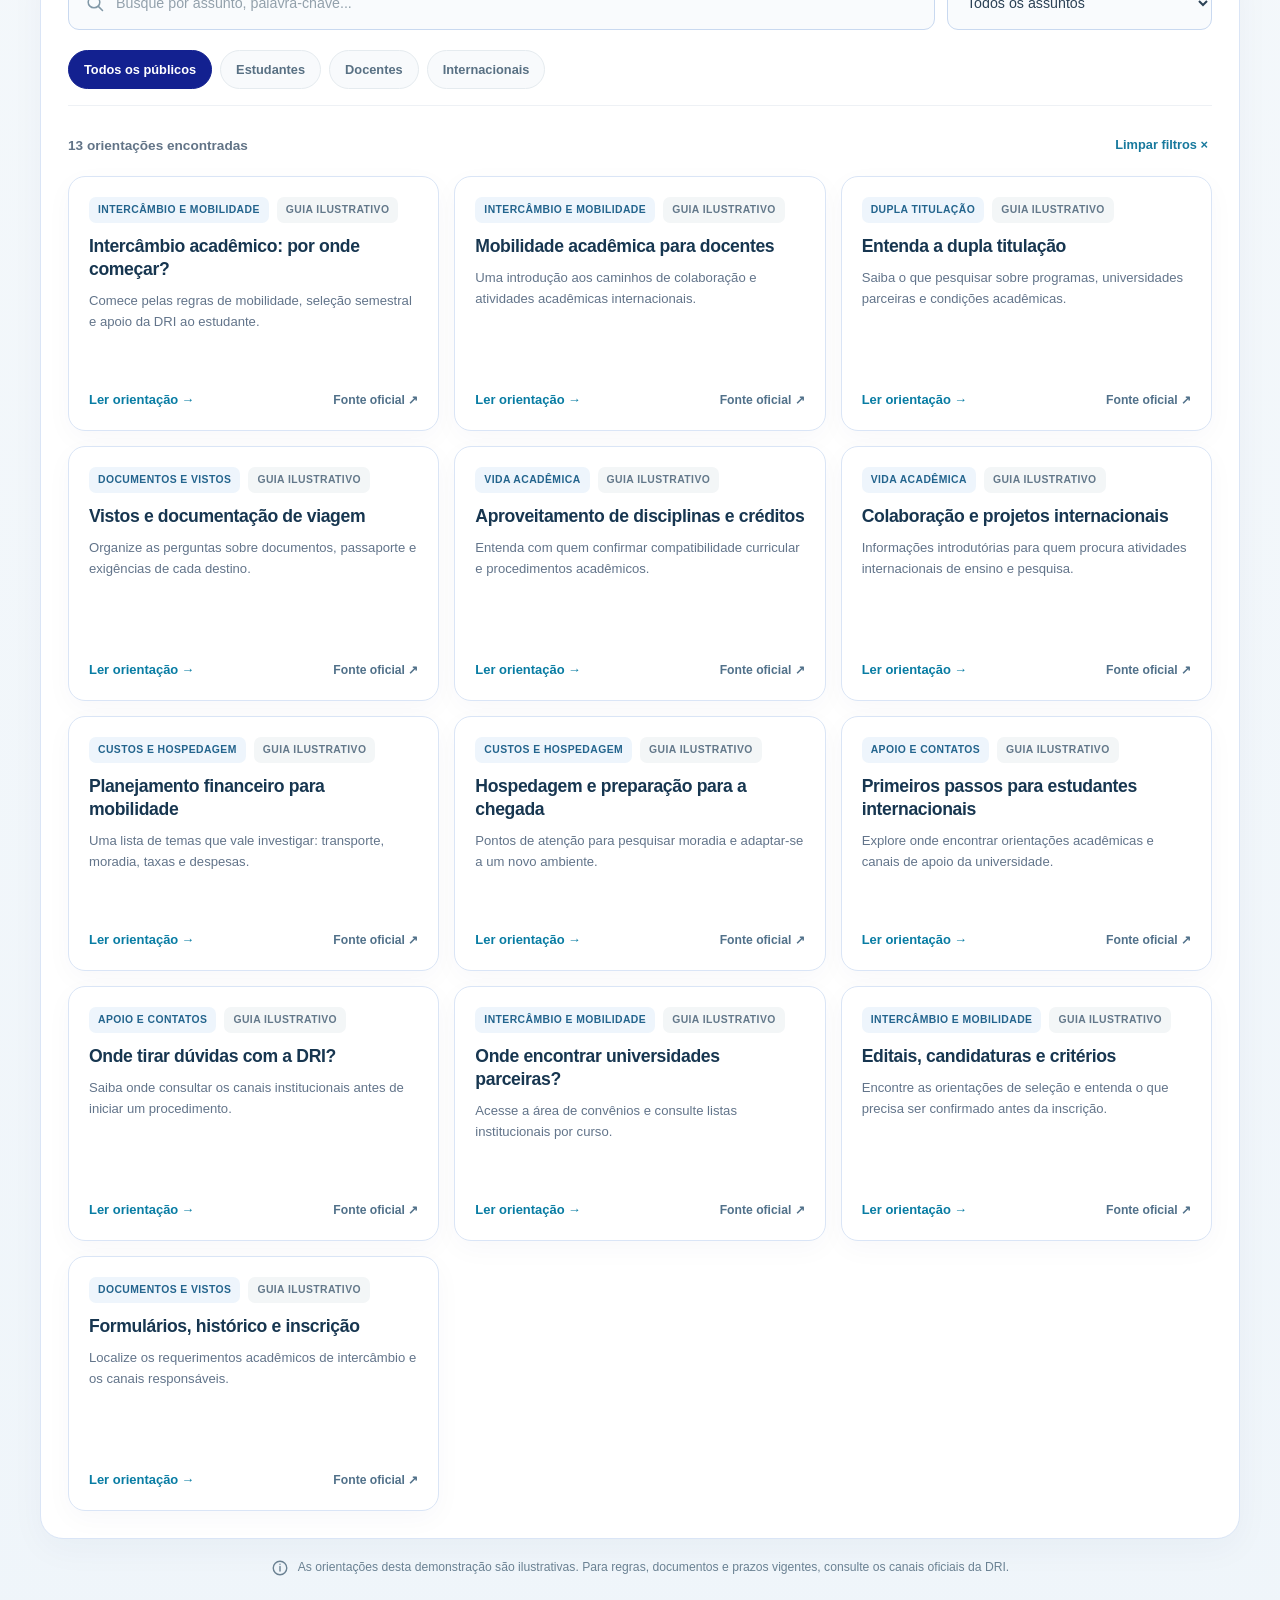
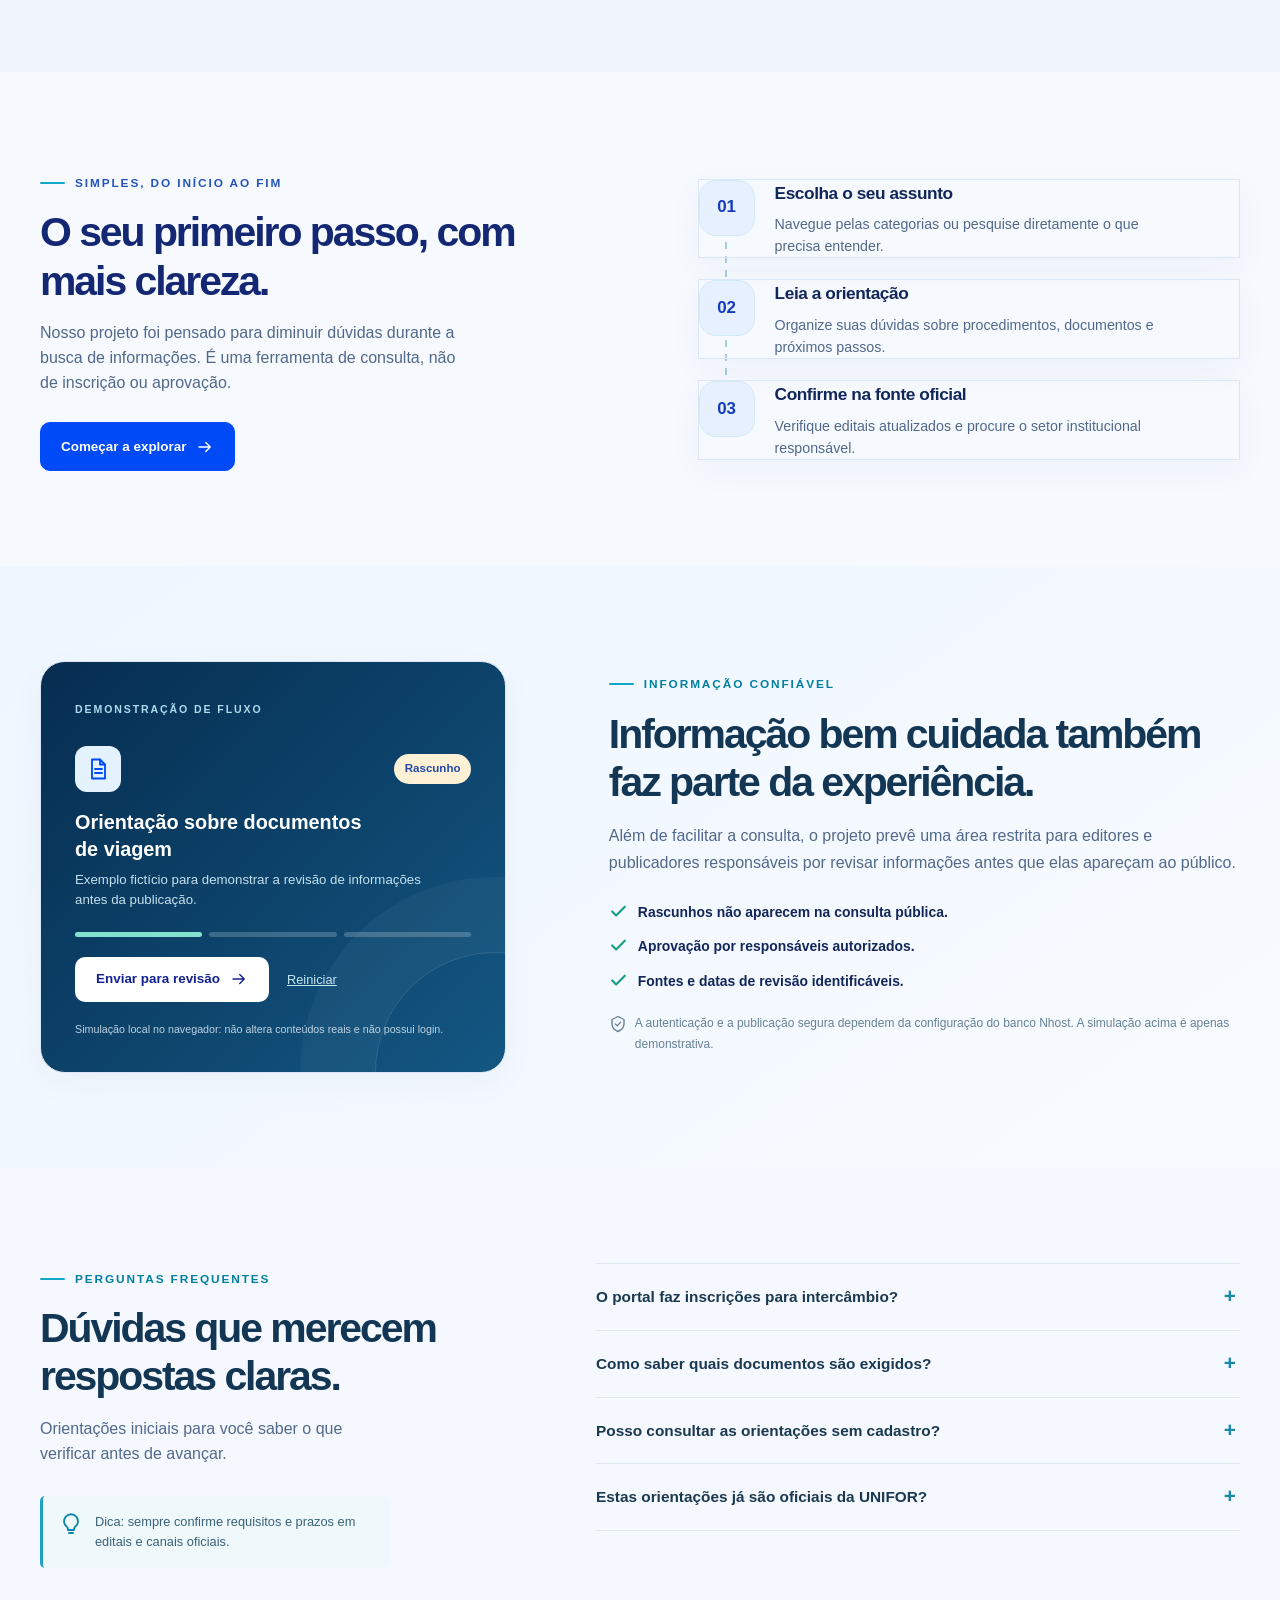
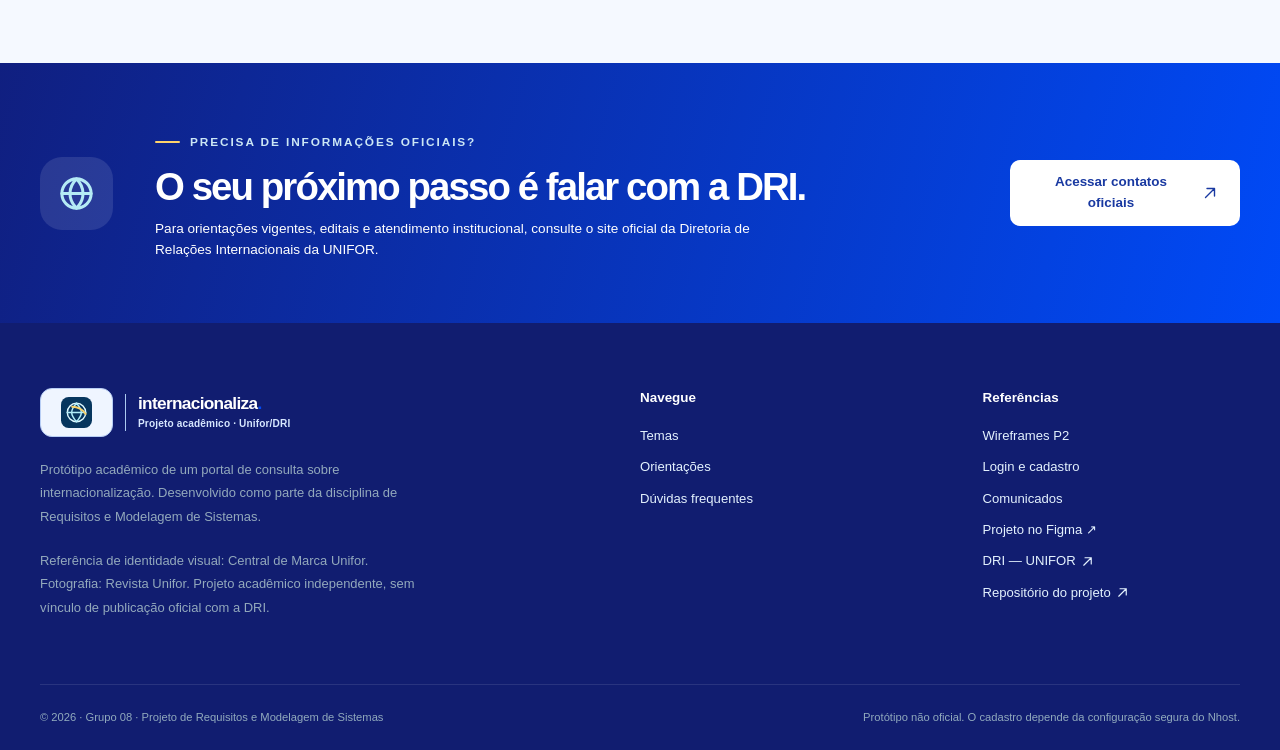
==== commit 354f7981: "fix(auditoria): corrigir idioma ES, responsividade, textos de conta, imagens e documentação técnica" ====
--- a/prototipo/index.html
+++ b/prototipo/index.html
@@ -15,6 +15,7 @@
     <script src="./portal-settings.js" defer></script>
     <script src="./app.js" defer></script>
     <script src="./experience.js" defer></script>
+    <script src="./media-fallback.js" defer></script>
   </head>
   <body>
     <a class="skip-link" href="#conteudo">Pular para o conteúdo</a>
@@ -62,6 +63,7 @@
           <a href="#/destinos" data-i18n="navDestinations">Portais estrangeiros</a>
           <a href="#/documentos" data-i18n="navSources">Fontes oficiais</a>
           <a href="#/contatos" data-i18n="navContact">Contatos</a>
+          <a href="./conta.html" class="mobile-account-link" data-portal-account>Entrar / Cadastrar</a>
         </nav>
         <div class="header-actions"><a class="account-entry" data-portal-account href="./conta.html" aria-label="Entrar ou criar conta">Entrar / Cadastrar</a>
           <button type="button" class="header-action font-control" id="fontButton" aria-label="Aumentar tamanho do texto" aria-pressed="false" title="Aumentar texto">A<span aria-hidden="true">+</span></button>
@@ -92,7 +94,7 @@
           </div>
           <div class="hero__visual" aria-hidden="true">
             <div class="hero__image-halo"></div>
-            <div class="hero__photo-frame"><img class="hero__photo" src="https://www.unifor.br/documents/20143/573160/Capa%2BRevista%2B800.jpg/62277e26-7261-8447-0937-10871294c98f?t=1705002547956" alt="Estudantes caminhando pelo campus da Universidade de Fortaleza" loading="eager" decoding="async" referrerpolicy="no-referrer" /><span class="hero__photo-credit">Imagem de referência · Unifor</span></div>
+            <div class="hero__photo-frame"><img class="hero__photo" src="https://www.unifor.br/documents/20143/573160/Capa%2BRevista%2B800.jpg/62277e26-7261-8447-0937-10871294c98f?t=1705002547956" alt="Imagem de referência institucional utilizada no protótipo acadêmico" loading="eager" decoding="async" referrerpolicy="no-referrer" /><span class="hero__photo-credit">Imagem de referência · Unifor</span></div>
             <div class="hero__floating hero__floating--top"><span class="floating-icon"><svg class="icon"><use href="#icon-plane" /></svg></span><span><strong>Novos caminhos</strong><small>Experiências além-fronteiras</small></span></div>
             <div class="hero__floating hero__floating--bottom"><span class="floating-signal"></span><span><strong>Informações em um só lugar</strong><small>Explore. Entenda. Planeje.</small></span></div>
           </div>
--- a/prototipo/theme.css
+++ b/prototipo/theme.css
@@ -154,3 +154,59 @@
 html[data-theme="dark"] .account-preferences select{background-color:#1d3059;color:#e7f0ff;border-color:#48608e}
 html[data-theme="dark"] .site-head .head-layout nav{border-color:#344b75}
 html[data-theme="dark"] .site-head .institution-brand__copy strong{color:#edf5ff}
+
+
+/* Auditoria de responsividade: em notebooks o menu não deve desaparecer sem necessidade. */
+.site-header .main-nav a.mobile-account-link{display:none!important}
+@media (min-width:1025px) and (max-width:1370px){
+  html{scroll-padding-top:145px}
+  .site-header{height:auto}
+  .site-header__inner{height:auto;min-height:80px;flex-wrap:wrap;padding-block:9px 4px;row-gap:4px}
+  .site-header .main-nav,.site-header .main-nav.is-open{
+    display:flex;position:static;order:3;width:100%;height:auto;
+    flex-direction:row;align-items:center;justify-content:center;gap:8px;
+    padding:5px 0 1px;margin:0;background:transparent;border:0;
+    border-top:1px solid #e0e9f8;border-radius:0;box-shadow:none;
+  }
+  .site-header .main-nav a{font-size:.8rem;min-height:39px;height:auto;padding:8px 12px}
+  .site-header .main-nav a.nav-active::after{height:3px;width:85%;left:7.5%;top:auto;bottom:0}
+  .site-header .header-actions{margin-left:auto}
+  .site-header .mobile-menu-toggle{display:none}
+  html[data-theme="dark"] .site-header .main-nav{background:transparent;border-top-color:#34486f}
+}
+@media (max-width:1024px){
+  .site-header{height:auto}
+  .site-header__inner{height:auto;min-height:76px;flex-wrap:nowrap;gap:6px;padding-block:7px}
+  .site-header .main-nav{display:none;position:absolute;top:100%;left:0;right:0;width:100%;height:auto;
+    flex-direction:column;align-items:stretch;gap:2px;padding:12px 22px;
+    border:1px solid #d6e3f5;border-radius:0 0 13px 13px;
+    box-shadow:0 14px 32px #132a792c;background:#fff;z-index:50}
+  .site-header .main-nav.is-open{display:flex}
+  .site-header .main-nav a{min-height:44px;height:auto;padding:12px;font-size:.88rem}
+  .site-header .main-nav a.nav-active::after{height:60%;width:4px;left:0;top:20%;bottom:auto}
+  .site-header .mobile-menu-toggle{display:grid;place-items:center;flex:none}
+  .site-header .header-actions{margin-left:auto}
+  html[data-theme="dark"] .site-header .main-nav{background:#172847;border-color:#435984}
+}
+@media (max-width:430px){
+  .header-actions .account-entry{display:none!important}
+  .site-header .main-nav.is-open a.mobile-account-link{display:flex!important;align-items:center;
+    background:#e8f1ff;color:#163a9f;border-radius:9px;font-weight:800}
+  html[data-theme="dark"] .site-header .main-nav.is-open a.mobile-account-link{
+    background:#274378;color:#f4f8ff}
+}
+@media (prefers-reduced-motion:reduce){
+  .site-header .main-nav a,.xp-btn,.xp-card,.official-tile,.topic-card,.guide-card{transition:none!important}
+}
+
+/* Imagens externas ausentes: manter composição sem ícones de imagem quebrada. */
+.hero__photo.is-media-fallback,
+.institutional-welcome__photo img.is-media-fallback{
+ object-fit:contain!important;object-position:center!important;
+ background:linear-gradient(145deg,#182f91,#3059bd);
+ padding:16px;filter:none!important;
+}
+.institution-brand__logo.is-media-fallback{
+ object-fit:contain!important;object-position:center!important;
+ background:#eff5ff;border-color:#b8cef5;padding:8px;
+}
